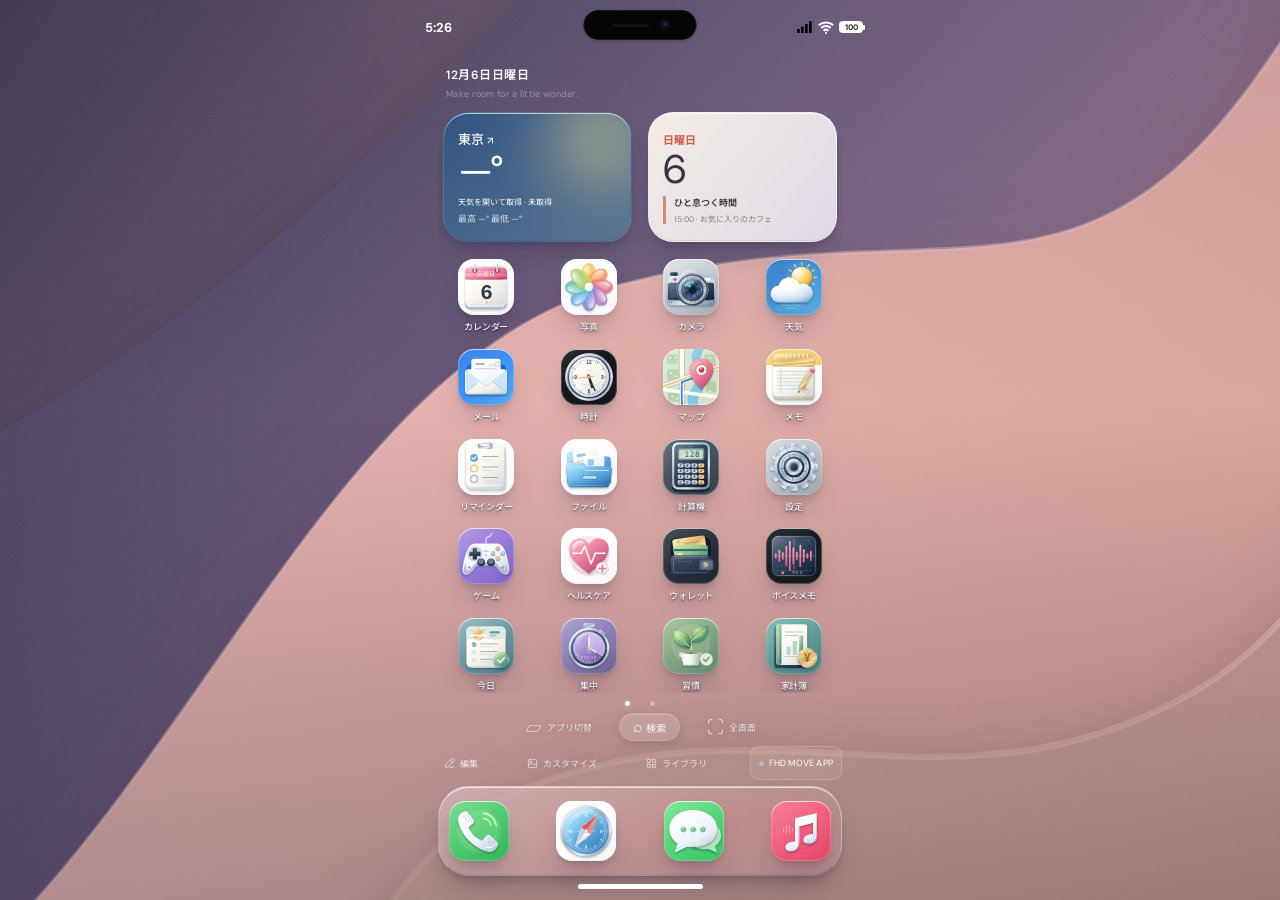
==== index.html @ f4e68985 "feat(settings): release auraOS 4.6 preferences and opt-in developer diagnostics (#12) Co-authored-by" ====
<!DOCTYPE html>
<html lang="ja" data-aura-version="4.6.0">
<head>
  <meta charset="UTF-8"><meta name="viewport" content="width=device-width, initial-scale=1, viewport-fit=cover, interactive-widget=resizes-content">
  <meta name="apple-mobile-web-app-capable" content="yes"><meta name="apple-mobile-web-app-title" content="aura"><meta name="apple-mobile-web-app-status-bar-style" content="black-translucent">
  <meta name="theme-color" content="#18191d"><meta name="description" content="手のひらに、もうひとつの世界。ブラウザで体験できる、精巧なスマートフォンシミュレーター。">
  <title>aura — 手のひらに、もうひとつの世界。</title>
  <link rel="preconnect" href="https://fonts.googleapis.com"><link rel="preconnect" href="https://fonts.gstatic.com" crossorigin>
  <link href="https://fonts.googleapis.com/css2?family=DM+Sans:wght@400;500;600;700&family=Noto+Sans+JP:wght@400;500;600;700;800&display=swap" rel="stylesheet">
  <link rel="stylesheet" href="css/style.css?v=4.6.0">
  <link rel="stylesheet" href="css/everyday.css?v=4.6.0">
  <link rel="stylesheet" href="css/arcade.css?v=4.6.0">
  <link rel="stylesheet" href="css/productivity.css?v=4.6.0">
  <link rel="stylesheet" href="css/icon-motion.css?v=4.6.0">
  <link rel="stylesheet" href="css/everyday-plus.css?v=4.6.0">
</head>
<body>
  <div class="ambient ambient-one"></div><div class="ambient ambient-two"></div>
  <header class="site-header"><a href="./" class="brand" aria-label="aura ホーム">aura<span class="brand-dot">.</span><span class="os-label">OS / 01</span></a><div class="edition"><span class="live-dot"></span> A LITTLE WORLD, ALL YOURS <span class="edition-number">2026 EDITION</span></div></header>
  <main class="experience-layout">
    <section class="intro-panel"><span class="eyebrow"><span class="tiny-line"></span> YOUR SECOND LITTLE WORLD</span><h1>手のひらに、<br>もうひとつの<br><span>世界。</span></h1><p>30アプリ。ひとつの場所に。</p><div class="intro-detail"><span class="detail-symbol">✳</span><div><strong>ブラウザで、すぐ。</strong><span>インストール不要</span></div></div><div class="desktop-actions"><button id="desktop-lock"><span>◉</span> ロック画面</button><button id="desktop-reset"><span>↺</span> ホーム</button></div></section>
    <section class="device-area" aria-label="スマートフォンシミュレーター">
      <div class="device" id="device"><div class="hardware-button mute"></div><div class="hardware-button volume-up"></div><div class="hardware-button volume-down"></div><button class="hardware-button power" id="power-button" aria-label="画面をロック"></button>
        <div class="phone-screen" id="phone-screen">
          <div class="wallpaper" id="wallpaper"></div>
          <header class="status-bar" id="status-bar"><button id="status-time" aria-label="通知センターを開く">9:41</button><button class="dynamic-island" id="dynamic-island" aria-label="再生中の音楽を開く"><span class="island-speaker"></span><span class="island-camera"></span><span class="island-playing"><i></i><i></i><i></i><i></i></span></button><button id="status-controls" class="status-controls" aria-label="コントロールセンターを開く"><svg width="16" height="12" viewBox="0 0 16 12"><rect x="0" y="8" width="2.7" height="4" rx=".6"/><rect x="4" y="5.5" width="2.7" height="6.5" rx=".6"/><rect x="8" y="3" width="2.7" height="9" rx=".6"/><rect x="12" width="2.7" height="12" rx=".6"/></svg><svg width="16" height="13" viewBox="0 0 20 16" fill="none"><path d="M1 5a14 14 0 0 1 18 0M4 8.5a9 9 0 0 1 12 0M7 12a4.5 4.5 0 0 1 6 0" stroke="currentColor" stroke-width="2.6"/><circle cx="10" cy="15" r="1.3" fill="currentColor"/></svg><span class="battery">100</span></button></header>
          <section class="home-screen" id="home-screen"><div class="home-main"><div class="home-greeting"><span id="home-date">9月6日 日曜日</span><span class="greeting-note"></span></div><div class="home-widgets"><button class="weather-widget" data-app="weather"><div class="widget-top"><span>東京 <span class="location-arrow">↗</span></span><span class="weather-sun">☀</span></div><strong>—°</strong><span>予報を見る</span><small>Open-Meteo</small></button><button class="calendar-widget" data-action="homeCalendar"><span class="calendar-day" id="widget-weekday">日曜日</span><strong id="widget-day">6</strong><div class="widget-event"><span>ひと息つく時間</span><small>15:00 – 16:00</small></div></button></div><div class="app-grid" id="app-grid"></div></div><nav class="home-tools" aria-label="ホーム操作"><button class="home-tool" data-action="recents" aria-label="最近使ったアプリ">▱<span>アプリ切替</span></button><button class="home-search" id="home-search"><span>⌕</span> 検索</button><button class="home-tool" data-action="fullscreen" aria-label="全画面表示">⛶<span>全画面</span></button></nav><div class="home-dock" id="home-dock"></div></section>
          <section class="app-screen" id="app-screen" aria-label="アプリ" hidden></section>
          <section class="lock-screen" id="lock-screen" hidden><div class="lock-top"><span class="lock-icon">▣</span><p id="lock-date"></p><h2 id="lock-time">9:41</h2><span class="lock-weather">予報を見る</span></div><div class="lock-notifications"><article><span class="notification-icon">✦</span><div><header>auraへようこそ <small>今</small></header><p>小さな世界を、あなたらしく。</p></div></article></div><button class="unlock-button" id="unlock-button"><span>⌃</span>スワイプで開く</button><div class="lock-shortcuts"><button id="lock-flashlight" aria-label="ライト">ϟ</button><button data-app="camera" aria-label="カメラ">▣</button></div></section>
          <section class="overlay" id="overlay" hidden></section>
          <div class="toast" id="toast" role="status"></div>
          <button class="home-indicator" id="home-indicator" aria-label="タップでホーム、上スワイプまたは長押しでアプリ切替"><span></span></button>
        </div>
      </div><div class="device-caption"><span class="live-dot"></span> LIVE IN YOUR BROWSER <span class="caption-divider">/</span> DESIGNED TO BE EXPLORED</div>
    </section>
    <aside class="side-panel"><span class="side-index">01 — THE EXPERIENCE</span><h2>ただ眺める、<br>だけじゃない。</h2><p>記録する。遊ぶ。つながる。</p><div class="feature-list"><div><span class="feature-icon">▦</span><p><strong>30のアプリ。</strong><small>毎日の道具</small></p></div><div><span class="feature-icon">◈</span><p><strong>8つのゲーム。</strong><small>パズルからアーケードまで</small></p></div><div><span class="feature-icon">↗</span><p><strong>端末内に保存。</strong><small>メモ・写真・設定</small></p></div></div><div class="quick-tip"><span>EXPLORER'S TIP</span><p>左上：通知<br>右上：コントロール</p><span class="tip-arrow">↖</span></div></aside>
  </main><footer class="site-footer"><span>A CONCEPT BY AURA STUDIO</span><span>Built for curiosity. Made to feel familiar.</span><button id="about-button">auraについて <span>↗</span></button></footer>
  <script src="js/core.js?v=4.6.0"></script><script src="js/apps.js?v=4.6.0"></script><script src="js/media.js?v=4.6.0"></script><script src="js/utilities.js?v=4.6.0"></script><script src="js/connected.js?v=4.6.0"></script><script src="js/handoffs.js?v=4.6.0"></script><script src="js/everyday.js?v=4.6.0"></script><script src="js/productivity.js?v=4.6.0"></script><script src="js/everyday-plus.js?v=4.6.0"></script><script src="js/reflections.js?v=4.6.0"></script><script src="js/games.js?v=4.6.0"></script><script src="js/arcade.js?v=4.6.0"></script>
  <script src="js/icon-motion.js?v=4.6.0"></script>
</body>
</html>
---- css/style.css ----
/* aura — an intimate, tactile little world */
:root{--ink:#202126;--muted:#96979d;--blue:#2879f4;--paper:#f5f5f8;--accent:#d8c3aa;--phone-height:790px;--phone-width:380px;--app-bg:#f4f4f8;font-family:'DM Sans','Noto Sans JP',sans-serif;font-synthesis:none;color-scheme:light}*{box-sizing:border-box}body{margin:0;background:#18191d;color:#eeedea;min-height:100svh;overflow-x:hidden}button,input,textarea,select{font:inherit}button{cursor:pointer;-webkit-tap-highlight-color:transparent}button,a,input,textarea{touch-action:manipulation}button{color:inherit;border:0;background:none}button:focus-visible,a:focus-visible{outline:3px solid #86b5ff;outline-offset:3px}button:active{filter:brightness(.91)}a{color:inherit;text-decoration:none}[hidden]{display:none!important}svg{display:block}button svg{pointer-events:none}.ambient{position:fixed;z-index:-1;pointer-events:none;border-radius:50%;filter:blur(100px);opacity:.13}.ambient-one{width:650px;height:650px;left:32%;top:15%;background:#bc7968}.ambient-two{width:420px;height:450px;left:-200px;bottom:-200px;background:#637c85}.site-header{height:110px;margin:0 5.3%;display:flex;align-items:center;justify-content:space-between;border-bottom:1px solid #ffffff0c}.brand{font-size:42px;letter-spacing:-3px;font-weight:600;display:flex;align-items:baseline}.brand-dot{color:#d0b7a0}.os-label{font-size:9px;color:#8e8e92;letter-spacing:2px;margin-left:21px;font-weight:400}.edition{font-size:9px;letter-spacing:2px;color:#b4b3b5;display:flex;align-items:center;gap:10px}.live-dot{width:5px;height:5px;background:#bed6bb;display:inline-block;border-radius:50%;box-shadow:0 0 9px #bad5b540}.edition-number{color:#6e6e75;border-left:1px solid #3c3b41;padding-left:18px;margin-left:14px}.experience-layout{display:grid;grid-template-columns:minmax(220px,1fr) 430px minmax(180px,.85fr);gap:4%;max-width:1440px;margin:auto;padding:48px 5.3% 22px;align-items:center}.intro-panel{padding-bottom:40px}.eyebrow{font-size:8px;letter-spacing:2.1px;color:#baa18d;display:flex;align-items:center;gap:10px;white-space:nowrap}.tiny-line{width:18px;height:1px;background:#baa18d}h1{font-size:clamp(34px,3.55vw,57px);line-height:1.62;font-weight:500;letter-spacing:.035em;margin:28px 0 20px}h1>span{color:#c8b39e}.intro-panel>p{font-size:11px;line-height:2.4;color:#99979a;letter-spacing:.035em}.intro-detail{display:flex;align-items:center;gap:12px;margin:44px 0 30px}.detail-symbol{font-size:31px;color:#c6b19f}.intro-detail strong{font-size:11px;font-weight:500;display:block;margin-bottom:9px}.intro-detail div>span{font-size:8px;color:#85838a}.desktop-actions{display:flex;gap:8px}.desktop-actions button{font-size:9px;border:1px solid #ffffff18;padding:11px 12px;border-radius:6px;color:#c2bfc2;transition:.2s}.desktop-actions button:hover{background:#ffffff09;border-color:#ffffff40}.desktop-actions button>span{margin-right:6px}.device-area{position:relative;display:flex;align-items:center;flex-direction:column}.device{width:var(--phone-width);height:var(--phone-height);position:relative;padding:9px;background:linear-gradient(115deg,#96938e,#343537 12%,#757673 30%,#262729 67%,#686867);border-radius:56px;box-shadow:0 0 0 1px #111,0 0 0 3px #5c5a57,0 0 0 4px #121315,0 32px 70px #0009,inset 0 0 0 2px #bcb7b144}.device:before{content:'';position:absolute;inset:4px;border:2px solid #07080a;border-radius:52px;pointer-events:none}.phone-screen{position:relative;background:#08090d;isolation:isolate;width:100%;height:100%;border-radius:47px;overflow:hidden;color:white;--brightness:1;filter:brightness(var(--brightness));transform:translateZ(0)}.hardware-button{position:absolute;width:3px;background:linear-gradient(90deg,#353638,#93928e);border-radius:2px;left:-5px}.mute{top:103px;height:25px}.volume-up{top:155px;height:47px}.volume-down{top:216px;height:47px}.power{top:183px;left:auto;right:-5px;height:77px;padding:0}.wallpaper{position:absolute;inset:0;background:#3d325e url('../images/wallpaper.svg') center/cover;transition:filter .5s,background .5s;z-index:-2}.wallpaper.ocean{filter:hue-rotate(100deg) saturate(.8)}.wallpaper.forest{filter:hue-rotate(225deg) saturate(.7)}.wallpaper.mono{filter:saturate(0)}.status-bar{height:54px;position:absolute;top:0;left:0;right:0;display:flex;align-items:center;justify-content:space-between;padding:6px 23px 0;z-index:50;color:white;transition:color .2s}.status-bar.dark{color:#16171b}.status-bar>button:first-child{font-size:13px;font-weight:700;padding:8px 0;min-width:43px}.dynamic-island{position:absolute!important;left:50%;transform:translateX(-50%);top:12px;width:105px;height:29px;border-radius:30px;background:#050506;display:flex;justify-content:center;align-items:center;gap:12px;box-shadow:inset 0 0 1px #ffffff20;transition:width .3s}.island-speaker{width:36px;height:3px;background:#121216;border-radius:3px}.island-camera{width:8px;height:8px;background:radial-gradient(circle at 60% 40%,#133462 0,#0b1325 38%,#06070b 70%);border-radius:50%;box-shadow:0 0 0 2px #0b0c0e}.status-controls{display:flex;gap:5px;align-items:center;padding:8px 0}.status-controls>svg:first-child{fill:currentColor;width:14px}.status-controls>svg:nth-child(2){width:13px}.battery{position:relative;background:currentColor;width:24px;height:12px;border:1px solid #ffffff55;border-radius:4px;color:white;font-size:0}.battery:before{content:'100';display:block;color:#303139;font-size:8px;line-height:10px;font-weight:800}.battery:after{content:'';position:absolute;right:-3px;top:3px;width:2px;height:5px;background:currentColor;border-radius:0 1px 1px 0}.dark .battery{background:#17181d;border-color:#777;color:#17181d}.dark .battery:before{color:white}.island-playing{display:none;gap:2px;align-items:center}.island-playing i{display:block;width:2px;height:11px;background:#bce7a0;border-radius:1px;animation:equalize .8s infinite alternate}.island-playing i:nth-child(2){animation-delay:-.2s;height:6px}.island-playing i:nth-child(3){animation-delay:-.5s;height:15px}.island-playing i:nth-child(4){animation-delay:-.7s;height:8px}.playing .dynamic-island{width:121px}.playing .island-playing{display:flex}.playing .island-speaker{width:20px}@keyframes equalize{to{height:3px}}.home-screen{position:absolute;inset:54px 0 23px;padding:13px 22px 0;display:flex;flex-direction:column;align-items:stretch;animation:homeIn .35s ease}.home-greeting{display:flex;flex-direction:column;gap:5px;margin:0 0 18px;padding-left:3px}.home-greeting>span:first-child{font-size:12px;font-weight:500;letter-spacing:.04em}.greeting-note{font-family:'DM Sans',sans-serif;font-size:9px;letter-spacing:.2px;color:#ffffff8c}.home-widgets{display:grid;grid-template-columns:1fr 1fr;gap:13px;height:145px;flex-shrink:0;margin-bottom:24px}.home-widgets>button{text-align:left;border-radius:23px;overflow:hidden;box-shadow:0 6px 14px #15122c16;padding:15px 15px 12px}.weather-widget{background:linear-gradient(145deg,#182f65e8,#487baaeb);color:#fff;backdrop-filter:blur(16px);border:1px solid #ffffff10!important}.widget-top{display:flex;align-items:center;justify-content:space-between;font-size:12px;font-weight:500}.location-arrow{font-size:10px}.weather-sun{font-size:24px;color:#ffd179;line-height:20px;text-shadow:0 0 12px #ffcb7940}.weather-widget>strong{display:block;font-size:43px;font-weight:400;letter-spacing:-3px;line-height:1.25}.weather-widget>span{display:block;font-size:7px;white-space:nowrap;margin-top:4px}.weather-widget>small{display:block;font-size:9px;margin-top:5px;opacity:.75}.calendar-widget{color:#1e2130;background:linear-gradient(130deg,#fff8f0f7,#ece3e3ed);border:1px solid #fff5!important}.calendar-day{display:block;color:#d05c51;font-size:10px;font-weight:700}.calendar-widget>strong{display:block;font-size:43px;font-weight:400;line-height:1.25;letter-spacing:-2px}.widget-event{border-left:2px solid #dc826c;margin-top:5px;padding-left:6px;display:flex;flex-direction:column;gap:4px}.widget-event>span{font-size:8px;font-weight:600}.widget-event>small{font-size:8px;color:#8e807d}.app-grid{display:grid;grid-template-columns:repeat(4,1fr);row-gap:18px;column-gap:13px}.app-launcher{display:flex;flex-direction:column;align-items:center;padding:0;gap:6px;position:relative;min-width:0;transition:transform .16s}.app-launcher:active{transform:scale(.88)}.app-icon{width:57px;height:57px;border-radius:14px;position:relative;display:flex;align-items:center;justify-content:center;box-shadow:0 3px 7px #0002,inset 0 0 0 .5px #ffffff35;overflow:hidden;flex-shrink:0}.app-icon>svg{width:34px;height:34px;filter:drop-shadow(0 1px 1px #0001)}.app-launcher>.app-name{font-size:9px;color:#fff;text-shadow:0 1px 5px #0005;white-space:nowrap;letter-spacing:.02em}.app-badge{position:absolute;right:0;top:-6px;min-width:19px;height:19px;border-radius:20px;background:#ff4545;color:#fff;display:grid;place-items:center;font-size:10px;border:1px solid #d3423c}.calendar-icon{background:#fff!important;color:#272b31;flex-direction:column}.calendar-icon small{color:#ef5557;font-size:10px;font-weight:700;margin-top:1px}.calendar-icon b{font-size:31px;font-weight:400;line-height:1.1}.clock-icon svg{width:49px;height:49px}.photos-icon svg{width:46px;height:46px}.camera-icon svg{color:#22272e;width:39px;height:39px}.settings-icon svg{width:43px;height:43px}.home-search{align-self:center;display:flex;align-items:center;gap:3px;background:#ffffff19;backdrop-filter:blur(12px);border:1px solid #ffffff09;border-radius:20px;padding:4px 11px;font-size:9px;margin:auto 0 13px;color:#fffd;min-height:23px}.home-search>span{font-size:16px;line-height:12px}.home-dock{display:flex;justify-content:space-between;background:linear-gradient(120deg,#ffe8e336,#fff2f126);border:1px solid #ffffff26;backdrop-filter:blur(25px);border-radius:28px;padding:13px 12px;margin:0 -8px;box-shadow:inset 0 1px 0 #ffffff1a,0 6px 18px #0001}.home-dock .app-icon{width:58px;height:58px}.home-dock .app-name{display:none}.home-dock .app-badge{right:-4px}.home-indicator{position:absolute;bottom:0;left:50%;transform:translateX(-50%);width:160px;height:23px;display:grid;place-items:center;z-index:100;padding:8px}.home-indicator>span{display:block;width:113px;height:4px;border-radius:10px;background:#fff;box-shadow:0 0 2px #0001}.in-app .home-indicator>span{background:#17181d}.in-app.app-dark .home-indicator>span,.locked .home-indicator>span,.overlay-open .home-indicator>span{background:#fff}.device-caption{margin-top:28px;display:flex;align-items:center;gap:8px;color:#969095;font-size:7px;letter-spacing:1.5px;white-space:nowrap}.device-caption .live-dot{width:4px;height:4px}.caption-divider{color:#504e54;margin:0 3px}.side-panel{padding-left:6px;padding-bottom:30px}.side-index{font-size:8px;letter-spacing:1.7px;color:#79777c}.side-panel h2{font-size:25px;font-weight:500;line-height:1.7;letter-spacing:.06em;margin-top:26px;margin-bottom:15px}.side-panel>p{font-size:10px;line-height:2.4;color:#929096}.feature-list{margin:33px 0}.feature-list>div{display:flex;align-items:center;gap:13px;margin:23px 0}.feature-icon{width:33px;height:33px;border:1px solid #ffffff16;border-radius:9px;color:#b7a592;display:grid;place-items:center;font-size:19px}.feature-list p{margin:0}.feature-list strong{font-size:10px;font-weight:500;display:block;line-height:1.6}.feature-list small{font-size:8px;color:#817e85;display:block;margin-top:6px}.quick-tip{border-top:1px solid #ffffff13;padding-top:24px;position:relative;max-width:245px}.quick-tip>span:first-child{font-size:8px;letter-spacing:1.6px;color:#b7a592}.quick-tip p{font-size:9px;line-height:2;color:#939096}.tip-arrow{position:absolute;right:8px;top:48px;font-size:24px;color:#a18b75}.site-footer{display:flex;align-items:center;justify-content:space-between;margin:0 5.3%;height:75px;border-top:1px solid #ffffff0c;color:#767279;font-size:8px;letter-spacing:1.3px}.site-footer>span:nth-child(2){letter-spacing:.4px}.site-footer button{font-size:9px;color:#a4a0a6;letter-spacing:.02em}.site-footer button span{margin-left:14px}.lock-screen{position:absolute;inset:54px 0 0;z-index:40;backdrop-filter:blur(1px);display:flex;flex-direction:column;align-items:center;animation:fadeIn .4s}.lock-top{text-align:center;margin-top:35px}.lock-icon{font-size:21px;opacity:.8}.lock-top p{font-size:16px;font-weight:500;margin:21px 0 0}.lock-top h2{font-family:'DM Sans',sans-serif;font-size:87px;font-weight:600;letter-spacing:-6px;line-height:1.2;margin:0 0 10px;color:#fff0e8}.lock-weather{font-size:12px;color:#fffd}.lock-notifications{margin:auto 18px 35px;width:calc(100% - 36px)}.lock-notifications article{border:1px solid #fff2;border-radius:22px;padding:17px;background:#e9dfe033;backdrop-filter:blur(25px);display:flex;gap:12px}.notification-icon{width:32px;height:32px;background:#efdbbd;color:#705e4f;border-radius:9px;display:grid;place-items:center}.lock-notifications article>div{flex:1}.lock-notifications header{font-size:11px;font-weight:600}.lock-notifications small{float:right;color:#ffffff80;font-size:9px}.lock-notifications p{font-size:11px;margin:7px 0 0}.unlock-button{font-size:11px;display:flex;flex-direction:column;gap:8px;align-items:center;margin-bottom:15px}.unlock-button>span{font-size:24px;animation:upPulse 2s infinite}.lock-shortcuts{display:flex;width:100%;justify-content:space-between;padding:0 36px 35px}.lock-shortcuts button{border-radius:50%;width:46px;height:46px;background:#0003;backdrop-filter:blur(10px);font-size:24px}.toast{position:absolute;bottom:39px;left:50%;transform:translate(-50%,15px);background:#24252deb;color:white;backdrop-filter:blur(20px);border:1px solid #fff2;box-shadow:0 8px 30px #0003;border-radius:15px;padding:11px 18px;max-width:90%;width:max-content;font-size:11px;line-height:1.6;opacity:0;transition:.25s;z-index:150;pointer-events:none;text-align:center}.toast.visible{opacity:1;transform:translate(-50%,0)}
/* App framework */
.app-screen{position:absolute;inset:0;background:var(--app-bg);color:var(--ink);z-index:20;padding-top:54px;display:flex;flex-direction:column;animation:appOpen .32s cubic-bezier(.2,.7,.2,1);transform-origin:50% 70%;overflow:hidden}.app-nav{height:47px;min-height:47px;display:flex;align-items:center;justify-content:space-between;padding:0 18px;gap:8px;position:relative}.app-nav h2{font-size:16px;margin:0;font-weight:600;flex:1;text-align:center;overflow:hidden;text-overflow:ellipsis;white-space:nowrap}.nav-action{color:var(--blue);font-size:13px;display:flex;align-items:center;gap:2px;min-width:36px;min-height:36px;padding:0}.nav-action:last-child{justify-content:flex-end}.nav-action svg{width:21px;height:21px}.nav-action .back-chevron{font-size:28px;font-weight:400;line-height:20px}.app-content{flex:1;min-height:0;overflow-y:auto;overscroll-behavior:contain;scrollbar-width:none;padding:0 19px 30px}.app-content::-webkit-scrollbar{display:none}.app-title{font-size:29px;letter-spacing:-1px;font-weight:800;margin:12px 0 16px}.app-subtitle{font-size:11px;color:#8e8e97;margin:-7px 0 20px;line-height:1.7}.section-label{font-size:10px;letter-spacing:.5px;font-weight:500;color:#898a93;margin:23px 5px 8px;text-transform:uppercase}.group-card{background:#fff;border-radius:13px;overflow:hidden;margin-bottom:16px}.list-row{display:flex;align-items:center;gap:12px;padding:13px 14px;min-height:49px;text-align:left;width:100%;position:relative;color:var(--ink)}.list-row+.list-row:before{content:'';height:.5px;background:#e8e8ed;position:absolute;top:0;left:15px;right:0}.row-main{flex:1;min-width:0}.row-main strong{font-size:13px;font-weight:500;display:block}.row-main small{display:block;font-size:10px;color:#94959d;margin-top:4px;line-height:1.5}.row-value{font-size:11px;color:#94959d}.chevron{color:#c4c4ca;font-size:20px}.row-icon{width:28px;height:28px;border-radius:7px;background:#e8efff;color:var(--blue);display:grid;place-items:center;font-size:17px;flex-shrink:0}.row-icon svg{width:18px;height:18px}.toggle{width:42px;height:25px;border-radius:30px;background:#dedee5;padding:2px;transition:.2s;flex-shrink:0}.toggle:after{content:'';display:block;width:21px;height:21px;background:white;box-shadow:0 1px 3px #0002;border-radius:50%;transition:.2s}.toggle.on{background:#35c969}.toggle.on:after{transform:translateX(17px)}.search-field{display:flex;align-items:center;background:#e7e7ed;border-radius:11px;padding:0 11px;gap:7px;margin-bottom:17px;min-height:37px;color:#919198}.search-field svg{width:16px;height:16px;flex-shrink:0}.search-field input{background:none;border:0;outline:none;width:100%;height:37px;font-size:13px;color:var(--ink);min-width:0}.search-field input::placeholder{color:#96969e}.app-tabs{display:flex;background:#fafafdE8;border-top:.5px solid #dddde4;min-height:67px;padding:8px 5px 23px;backdrop-filter:blur(20px);flex-shrink:0}.tab-button{flex:1;display:flex;align-items:center;flex-direction:column;gap:4px;padding:0;color:#92939c;font-size:8px}.tab-button svg{width:21px;height:21px}.tab-button.active{color:var(--blue)}.primary-button{background:var(--blue);color:#fff;border-radius:12px;min-height:43px;padding:11px 18px;font-size:13px;font-weight:500;display:flex;align-items:center;justify-content:center;gap:8px;width:100%}.primary-button svg{width:18px;height:18px}.secondary-button{color:var(--blue);background:#e7efff;border-radius:11px;padding:11px 16px;font-size:12px}.empty-state{text-align:center;padding:35px 16px;color:#92949d;font-size:12px;line-height:1.9}.empty-state svg{width:42px;height:42px;margin:0 auto 18px;color:#b8becb}.text-input{width:100%;padding:12px;border:1px solid #dedfe6;border-radius:10px;background:#fff;outline:none;font-size:13px;color:var(--ink)}.text-input:focus{border-color:var(--blue)}textarea.text-input{resize:vertical;min-height:120px}.form-label{display:block;font-size:11px;color:#8f919a;margin:16px 0 7px}.avatar{border-radius:50%;width:43px;height:43px;display:grid;place-items:center;color:white;font-weight:600;font-size:15px;flex-shrink:0;background:linear-gradient(135deg,#a6b7c9,#687d94)}.avatar.image-avatar{object-fit:cover}.demo-label{display:inline-block;font-size:8px;letter-spacing:.08em;background:#eceef2;color:#878b98;border-radius:5px;padding:3px 6px;font-weight:400;vertical-align:middle}.app-dark{--app-bg:#101115}.app-dark .app-screen{color:#fff}.app-dark .app-title{color:#fff}.app-dark .app-nav{color:#fff}.app-dark .app-tabs{background:#15151aeF;border-color:#ffffff10}.app-dark .app-subtitle{color:#a5a5b0}.app-dark .group-card{background:#24252c}.app-dark .list-row{color:white}.app-dark .list-row+.list-row:before{background:#ffffff12}.app-dark .row-main small{color:#a0a0ab}.app-dark .search-field{background:#282930}.app-dark .search-field input{color:#fff}
/* Overlay and control center */
.overlay{position:absolute;inset:0;z-index:70;background:#1d213ba8;backdrop-filter:blur(34px) saturate(1.5);padding:65px 22px 32px;color:white;overflow-y:auto;scrollbar-width:none;animation:overlayIn .25s ease}.overlay-heading{display:flex;align-items:center;justify-content:space-between;margin-bottom:22px}.overlay-heading h2{font-size:22px;font-weight:600;margin:0}.close-button{width:29px;height:29px;background:#ffffff1c;border-radius:50%;font-size:19px;display:grid;place-items:center;padding:0}.control-grid{display:grid;grid-template-columns:repeat(4,1fr);gap:12px}.control-connectivity{grid-column:span 2;background:#ffffff19;border-radius:24px;padding:13px;display:grid;grid-template-columns:1fr 1fr;gap:12px}.control-round{border-radius:50%;aspect-ratio:1;display:grid;place-items:center;background:#ffffff20}.control-round svg{width:23px;height:23px}.control-round.on{background:#287bf3}.control-round.orange.on{background:#ffa32a}.control-round.green.on{background:#38c875}.control-music{grid-column:span 2;background:#ffffff19;border-radius:24px;padding:17px 13px;text-align:center;display:flex;flex-direction:column;justify-content:space-between}.control-music strong{font-size:12px}.control-music small{font-size:9px;color:#ccc;margin:5px 0 10px}.control-music>div{display:flex;align-items:center;justify-content:space-around}.control-music button svg{width:21px;height:21px}.control-tile{grid-column:span 2;border-radius:18px;min-height:62px;background:#ffffff19;display:flex;align-items:center;justify-content:center;gap:10px;font-size:11px}.control-tile.on{background:#eee;color:#34303f}.control-tile svg{width:22px;height:22px}.control-slider{grid-column:span 2;background:#ffffff19;border-radius:22px;padding:20px 16px;display:flex;align-items:center;gap:10px}.control-slider svg{width:22px;height:22px;flex-shrink:0}.control-slider input{width:100%;accent-color:#fff;min-width:0}.control-single{background:#ffffff19;border-radius:18px;height:64px;display:grid;place-items:center}.control-single svg{width:25px;height:25px}.control-footer{font-size:9px;line-height:1.8;color:#fff8;text-align:center;margin-top:25px}.spotlight-input{display:flex;align-items:center;background:#ffffff20;border:1px solid #fff2;border-radius:14px;padding:0 13px;margin-bottom:23px;gap:9px}.spotlight-input svg{width:20px;height:20px}.spotlight-input input{border:0;background:none;outline:none;font-size:16px;color:white;min-width:0;width:100%;height:46px}.spotlight-input input::placeholder{color:#ffffff80}.spotlight-results{display:grid;grid-template-columns:repeat(4,1fr);gap:20px 12px}.spotlight-label{font-size:11px;opacity:.65;margin-bottom:18px}.modal-sheet{background:#fff;color:var(--ink);border-radius:24px;padding:22px;margin-top:70px;box-shadow:0 20px 70px #0004}.modal-sheet h3{font-size:19px;margin:0 0 10px}.modal-sheet p{font-size:12px;color:#83848b;line-height:1.9}.modal-actions{display:flex;gap:10px;margin-top:20px}.modal-actions>*{flex:1}.overlay.sheet-overlay{padding:40px 18px;background:#10111e80;backdrop-filter:blur(9px)}
/* Individual applications */
.calendar-month-head{display:flex;justify-content:space-between;align-items:center;margin:8px 0 20px}.calendar-month-head h3{font-size:23px;margin:0}.calendar-month-head button{font-size:23px;color:#ef605e;padding:4px 12px}.month-grid{display:grid;grid-template-columns:repeat(7,1fr);row-gap:8px;text-align:center}.weekday{font-size:10px;color:#95959d;margin-bottom:6px}.month-day{font-size:14px;width:34px;height:34px;border-radius:50%;justify-self:center;position:relative;display:grid;place-items:center;padding:0}.month-day.muted{color:#cdced4}.month-day.today{color:#ee5659}.month-day.selected{background:#ee5659;color:white}.month-day.has-event:after{content:'';width:4px;height:4px;border-radius:50%;background:#ef6565;position:absolute;bottom:0;left:15px}.calendar-agenda{margin-top:25px;padding-top:18px;border-top:1px solid #e2e2e9}.calendar-agenda h3{font-size:13px;margin:0 0 15px}.event-card{display:flex;gap:12px;padding:15px;background:#fff;border-radius:13px;margin:10px 0}.event-card .event-time{font-size:10px;line-height:1.8;color:#999;min-width:37px}.event-card .event-info{border-left:3px solid #d9987d;padding-left:10px;flex:1}.event-info strong{font-size:12px;font-weight:500}.event-info small{font-size:10px;display:block;color:#9c9698;margin-top:6px}.event-card button{color:#c9c5c5;font-size:17px}.photo-grid{display:grid;grid-template-columns:repeat(3,1fr);gap:3px;margin:0 -19px}.photo-tile{aspect-ratio:1;overflow:hidden;padding:0;background:#e5e5e8}.photo-tile img{width:100%;height:100%;object-fit:cover;transition:transform .3s}.photo-tile:hover img{transform:scale(1.08)}.photo-featured{height:175px;border-radius:17px;overflow:hidden;position:relative;margin-bottom:22px;padding:0;width:100%;text-align:left}.photo-featured img{width:100%;height:100%;object-fit:cover}.photo-featured:after{content:'';position:absolute;inset:0;background:linear-gradient(transparent,#0008)}.photo-featured>span{position:absolute;bottom:18px;left:18px;z-index:1;color:#fff;font-size:22px;font-weight:600;letter-spacing:.05em}.photo-featured small{display:block;font-size:9px;letter-spacing:2px;margin-bottom:6px}.photo-viewer{display:flex;align-items:center;justify-content:center;flex:1;overflow:hidden;background:#08090b}.photo-viewer img{width:100%;max-height:100%;object-fit:contain}.photo-toolbar{display:flex;justify-content:space-around;padding:17px 20px 35px;background:#08090b;color:#fff}.photo-toolbar button svg{width:22px;height:22px}.photo-toolbar button.liked{color:#ff6274}.camera-preview{flex:1;position:relative;background:#17191e;overflow:hidden;min-height:0;display:grid;place-items:center}.camera-preview video{position:absolute;inset:0;width:100%;height:100%;object-fit:cover}.camera-placeholder{text-align:center;padding:30px;z-index:2}.camera-placeholder svg{width:55px;height:55px;color:#7e8794;margin:0 auto 20px}.camera-placeholder h3{font-size:18px}.camera-placeholder p{font-size:11px;color:#89919d;line-height:1.9}.camera-placeholder .primary-button{font-size:11px;max-width:220px;margin:20px auto}.camera-grid{position:absolute;inset:0;pointer-events:none;background:linear-gradient(90deg,transparent 33%,#ffffff21 33%,#ffffff21 33.2%,transparent 33.2%,transparent 66.6%,#ffffff21 66.6%,#ffffff21 66.8%,transparent 66.8%),linear-gradient(transparent 33%,#ffffff21 33%,#ffffff21 33.2%,transparent 33.2%,transparent 66.6%,#ffffff21 66.6%,#ffffff21 66.8%,transparent 66.8%);z-index:1}.camera-bottom{background:#0b0c10;padding:19px 27px 35px}.camera-modes{display:flex;justify-content:center;gap:24px;margin-bottom:20px;font-size:11px;color:#898b92}.camera-modes .active{color:#ffd16c}.camera-actions{display:flex;align-items:center;justify-content:space-between}.shutter{width:68px;height:68px;border:3px solid white;border-radius:50%;position:relative}.shutter:after{content:'';position:absolute;inset:4px;background:#fff;border-radius:50%}.camera-small{width:40px;height:40px;display:grid;place-items:center;background:#ffffff15;border-radius:50%}.camera-small svg{width:23px;height:23px}.weather-app{background:linear-gradient(#437fa6,#6ba2c7 55%,#92b5cb)}.weather-app .app-nav{color:#fff}.weather-summary{text-align:center;padding:8px 0 22px;color:white}.weather-summary h2{font-size:27px;font-weight:400;margin:0}.weather-summary .big-temperature{font-size:85px;font-weight:400;letter-spacing:-5px;line-height:1.15}.weather-summary p{font-size:16px;margin:0 0 6px;color:#e0edf8}.weather-summary small{font-size:13px}.weather-card{background:#214c7038;backdrop-filter:blur(10px);border:1px solid #ffffff15;border-radius:16px;padding:13px;margin-bottom:14px;color:white}.weather-card h3{font-size:9px;font-weight:500;color:#d8e6f4b0;letter-spacing:.06em;margin:0 0 12px}.hourly-forecast{display:flex;justify-content:space-between}.hourly-forecast>div{text-align:center;display:flex;flex-direction:column;gap:10px;font-size:11px}.hourly-forecast .condition{font-size:22px;color:#ffdf92}.forecast-row{display:flex;gap:12px;align-items:center;font-size:12px;padding:11px 0;border-top:1px solid #fff2}.forecast-row>span:first-child{width:31px}.forecast-row .condition{font-size:19px;color:#ffe096;width:22px}.temp-range{flex:1;height:4px;border-radius:9px;background:linear-gradient(90deg,#9bcba7,#ffe06d,#ffa15f);margin:0 5px}.weather-stats{display:grid;grid-template-columns:1fr 1fr;gap:13px}.weather-stat strong{display:block;font-size:25px;font-weight:400;margin:12px 0}.weather-stat p{font-size:10px;margin-bottom:0}.inbox-row{display:flex;gap:10px;padding:17px 0;border-bottom:1px solid #e4e4ea;text-align:left;width:100%}.inbox-unread{width:7px;height:7px;background:#3387f8;border-radius:50%;margin-top:6px;flex-shrink:0}.inbox-unread.read{background:none}.inbox-body{flex:1;min-width:0}.inbox-body header{display:flex;align-items:center;justify-content:space-between}.inbox-body strong{font-size:13px}.inbox-body time{font-size:10px;color:#9899a2}.inbox-body h3{font-size:12px;font-weight:500;margin:5px 0}.inbox-body p{font-size:11px;color:#9899a2;line-height:1.6;margin:0;display:-webkit-box;-webkit-line-clamp:2;-webkit-box-orient:vertical;overflow:hidden}.mail-body{font-size:13px;line-height:2;color:#555a65;white-space:pre-wrap}.mail-detail-title{font-size:23px;line-height:1.5}.mail-sender{display:flex;align-items:center;gap:10px;border-bottom:1px solid #e1e2e7;padding:15px 0 22px;margin-bottom:25px}.mail-sender .row-main strong{font-size:12px}.notes-grid{display:grid;grid-template-columns:1fr 1fr;gap:12px}.note-card{padding:17px 14px;background:#fff;border-radius:14px;min-height:150px;text-align:left;display:flex;flex-direction:column;box-shadow:0 2px 5px #00002;border-top:3px solid #e8cf8f}.note-card h3{font-size:13px;line-height:1.5;margin:0 0 8px}.note-card p{font-size:10px;line-height:1.8;color:#8e8e96;margin:0;white-space:pre-line;display:-webkit-box;-webkit-line-clamp:4;-webkit-box-orient:vertical;overflow:hidden;word-break:break-word}.note-card small{font-size:9px;color:#b2ac9d;margin-top:auto;padding-top:13px}.note-title-input{font-size:24px;border:0;background:none;outline:none;width:100%;font-weight:600;margin:12px 0 18px;color:var(--ink)}.note-body-input{width:100%;height:calc(100% - 90px);min-height:300px;border:0;background:none;outline:none;resize:none;font-size:14px;line-height:2;color:#565966}.notes-footer{font-size:9px;text-align:center;color:#b2a67d;margin-top:20px}.reminder-progress{background:linear-gradient(130deg,#487ced,#728edc);border-radius:17px;padding:22px;color:#fff;margin-bottom:22px}.reminder-progress small{font-size:10px;opacity:.7}.reminder-progress strong{display:block;font-size:32px;font-weight:500;margin:5px 0}.progress-track{height:4px;background:#ffffff30;border-radius:4px;overflow:hidden;margin-top:12px}.progress-track>span{height:100%;background:#fff;display:block;transition:.3s}.reminder-row{display:flex;align-items:center;gap:12px;padding:15px 6px;border-bottom:1px solid #e2e2e8}.check-circle{width:23px;height:23px;flex-shrink:0;border:1.5px solid #c9cad2;border-radius:50%;padding:0;display:grid;place-items:center;color:#fff;font-size:13px}.check-circle.checked{background:#5283ea;border-color:#5283ea}.reminder-row>span{font-size:13px;flex:1}.reminder-row.done>span{text-decoration:line-through;color:#b2b4bd}.delete-small{color:#b5b5bf;font-size:17px;padding:3px}.add-inline{display:flex;gap:9px;margin-top:18px}.add-inline input{min-width:0;flex:1}.add-inline button{background:var(--blue);color:white;border-radius:10px;width:42px;font-size:23px}.calc-app{background:#090a0d;color:white}.calc-display{padding:25px 25px 16px;margin-top:auto;text-align:right}.calc-expression{font-size:17px;color:#767982;height:25px;white-space:nowrap;overflow:hidden;text-overflow:ellipsis}.calc-result{font-size:65px;font-weight:400;line-height:1.5;letter-spacing:-2px;overflow:hidden;text-overflow:ellipsis;white-space:nowrap}.calc-keypad{display:grid;grid-template-columns:repeat(4,1fr);gap:12px;padding:5px 20px 37px}.calc-key{height:66px;border-radius:50%;background:#2c2d32;font-size:27px;font-weight:400;display:grid;place-items:center;padding:0}.calc-key.operator{background:#efaa59;color:white;font-size:32px}.calc-key.utility{background:#a0a1a7;color:#121319;font-size:23px}.calc-key.zero{grid-column:span 2;border-radius:40px;justify-items:start;padding-left:27px}.calc-history{text-align:center;font-size:10px;color:#777b84;margin-top:15px}.profile-card{display:flex;align-items:center;gap:13px;padding:18px;background:#fff;border-radius:14px;margin-bottom:23px}.profile-card .avatar{width:54px;height:54px;background:linear-gradient(135deg,#c8b6a2,#9882a0);font-weight:400;font-size:23px}.profile-card h3{font-size:19px;margin:0 0 5px;font-weight:500}.profile-card p{font-size:10px;color:#96959d;margin:0}.wallpaper-options{display:grid;grid-template-columns:repeat(4,1fr);gap:10px;margin:20px 0}.wallpaper-option{height:125px;border-radius:13px;background:#333 url('../images/wallpaper.svg') center/cover;border:3px solid transparent;position:relative}.wallpaper-option.ocean{filter:hue-rotate(100deg)}.wallpaper-option.forest{filter:hue-rotate(225deg)}.wallpaper-option.mono{filter:saturate(0)}.wallpaper-option.active{border-color:#fff;box-shadow:0 0 0 2px var(--blue)}.setting-description{font-size:10px;color:#92939b;line-height:1.8;padding:0 5px}.dial-display{font-size:33px;letter-spacing:2px;min-height:77px;text-align:center;display:flex;align-items:center;justify-content:center;overflow:hidden;padding:10px;margin-top:15px}.dial-keypad{display:grid;grid-template-columns:repeat(3,1fr);gap:14px 24px;padding:8px 28px}.dial-key{width:72px;height:72px;border-radius:50%;background:#e8e8ed;justify-self:center;display:flex;flex-direction:column;align-items:center;justify-content:center;font-size:29px;font-weight:400;line-height:1.2}.dial-key small{font-size:8px;letter-spacing:2px;font-weight:600}.dial-actions{display:flex;justify-content:center;position:relative;margin:13px 0 15px}.call-button{width:66px;height:66px;border-radius:50%;background:#36c768;display:grid;place-items:center}.call-button svg{width:30px;height:30px;color:#fff}.dial-delete{position:absolute;right:41px;top:22px;color:#8c8e96}.dial-delete svg{width:24px;height:24px}.call-screen{height:100%;background:radial-gradient(ellipse at top,#556b77,#202b37 70%);color:#fff;display:flex;align-items:center;flex-direction:column;padding:40px 20px}.call-screen h2{font-size:27px;font-weight:400;margin-bottom:8px}.call-screen p{font-size:12px;color:#bcc9d1}.call-controls{display:grid;grid-template-columns:repeat(3,1fr);gap:25px;margin:auto 0 40px}.call-controls button{display:flex;align-items:center;flex-direction:column;gap:9px;font-size:10px}.call-controls button>span{border-radius:50%;background:#ffffff20;width:60px;height:60px;display:grid;place-items:center}.call-controls svg{width:24px;height:24px}.call-controls button.active>span{background:#fff;color:#273441}.call-end{background:#fa5159;margin-bottom:30px;transform:rotate(135deg)}.chat-row{display:flex;gap:12px;padding:16px 0;border-bottom:1px solid #e4e4ea;text-align:left;width:100%}.chat-row .avatar{width:47px;height:47px}.chat-preview{flex:1;min-width:0}.chat-preview header{display:flex;justify-content:space-between;font-size:13px;font-weight:600}.chat-preview time{font-size:10px;font-weight:400;color:#a0a0aa}.chat-preview p{font-size:11px;line-height:1.6;color:#9a9ca5;margin:6px 0 0;overflow:hidden;text-overflow:ellipsis;white-space:nowrap}.chat-area{padding:12px 16px 20px;background:#fff}.chat-date{text-align:center;font-size:9px;color:#a0a1a8;margin:4px 0 24px}.message-bubble{max-width:83%;width:fit-content;padding:11px 14px;background:#eeeef2;border-radius:18px 18px 18px 5px;font-size:12px;line-height:1.7;margin:9px 0;color:#30323b;white-space:pre-wrap;word-break:break-word}.message-bubble.sent{background:#4b8cf5;color:white;border-radius:18px 18px 5px 18px;margin-left:auto}.chat-composer{background:#fff;padding:10px 14px 30px;display:flex;align-items:center;gap:10px;border-top:1px solid #f0f0f4}.chat-composer input{flex:1;min-width:0;border:1px solid #dfe0e7;border-radius:23px;font-size:12px;padding:10px 13px;outline:none;color:#30323b}.chat-composer button{background:#4b8cf5;border-radius:50%;width:31px;height:31px;color:white;font-size:22px;padding:0}.browser-start{background:linear-gradient(#f4efeb,#f5f5f8);padding-top:13px}.browser-welcome{font-size:27px;font-weight:600;letter-spacing:-.8px;margin:14px 0 7px}.browser-favorites{display:grid;grid-template-columns:repeat(4,1fr);gap:17px 10px;margin:20px 0 26px}.browser-favorite{display:flex;flex-direction:column;align-items:center;gap:8px;font-size:9px;color:#7d7c83;padding:0}.favorite-tile{width:57px;height:57px;border-radius:14px;display:grid;place-items:center;font-size:27px;font-weight:600;box-shadow:0 3px 10px #00006}.browser-article{width:100%;text-align:left;padding:0;border-radius:16px;overflow:hidden;background:#fff;margin-bottom:16px}.browser-article img{width:100%;height:156px;object-fit:cover;display:block}.browser-article>div{padding:15px}.browser-article small{font-size:8px;letter-spacing:1.5px;color:#a19587}.browser-article h3{font-size:16px;font-weight:500;line-height:1.7;margin:6px 0}.browser-article p{font-size:10px;line-height:1.8;color:#96939a;margin:0}.browser-bottom{background:#f3f2f6;padding:8px 17px 25px;border-top:1px solid #e4e2e8}.browser-address{display:flex;align-items:center;gap:7px;background:#e6e4e9;border-radius:12px;padding:0 10px}.browser-address input{background:none;outline:none;border:0;min-width:0;flex:1;height:38px;text-align:center;font-size:11px;color:#53545d}.browser-address button{font-size:17px}.browser-toolbar{display:flex;justify-content:space-between;margin-top:11px;color:var(--blue)}.browser-toolbar svg{width:20px;height:20px}.reader-hero{width:calc(100% + 38px);height:230px;object-fit:cover;margin:0 -19px}.reader-body h1{font-size:24px;line-height:1.7;letter-spacing:0}.reader-body p{font-size:13px;line-height:2.2;color:#74737c}.reader-body small{font-size:9px;letter-spacing:1px;color:#a0907f}.music-app{background:#111215}.music-hero{background:linear-gradient(135deg,#665449,#302e39);border-radius:19px;padding:23px;position:relative;overflow:hidden;height:192px;margin-bottom:24px}.music-hero:before{content:'';width:210px;height:210px;position:absolute;border:1px solid #ffffff15;border-radius:50%;right:-40px;top:-33px;box-shadow:0 0 0 22px #ffffff04,0 0 0 44px #ffffff03,0 0 0 66px #ffffff02}.music-hero>small{font-size:8px;letter-spacing:2px;color:#dfbea4}.music-hero h3{font-size:28px;line-height:1.4;font-weight:500;letter-spacing:-.7px;margin:16px 0 8px;position:relative}.music-hero p{font-size:10px;color:#c5b9b7}.music-hero button{position:absolute;right:22px;bottom:21px;width:39px;height:39px;border-radius:50%;background:#fff;color:#453a3b;display:grid;place-items:center}.music-hero button svg{width:17px;height:17px}.album-grid{display:grid;grid-template-columns:1fr 1fr;gap:13px}.album-card{padding:0;text-align:left}.album-art{aspect-ratio:1;border-radius:13px;position:relative;overflow:hidden;display:flex;align-items:flex-end;padding:14px;color:#ffeddb;font-family:'DM Sans',sans-serif;font-size:18px;letter-spacing:1px;line-height:1.1}.album-art:before{content:'';position:absolute;width:120%;height:100%;top:-40%;left:20%;border-radius:50%;border:1px solid #fff3;box-shadow:0 0 0 13px #ffffff06,0 0 0 26px #ffffff05,0 0 0 39px #ffffff04}.album-art>span{z-index:1;font-weight:500}.album-art>small{position:absolute;top:15px;left:14px;font-size:7px;letter-spacing:2px}.art-dusk{background:radial-gradient(ellipse at 80% 100%,#e9ab82,transparent 65%),linear-gradient(150deg,#333c54,#866b7c)}.art-tide{background:radial-gradient(ellipse at 20% 110%,#9bc8c0,transparent 60%),linear-gradient(150deg,#263f48,#587c81)}.art-orbit{background:radial-gradient(ellipse at 85% 110%,#b896d1,transparent 70%),linear-gradient(150deg,#24243b,#63618d)}.album-card h3{font-size:12px;font-weight:500;margin:9px 0 4px}.album-card p{font-size:9px;color:#82838e;margin:0 0 13px}.track-row{display:flex;align-items:center;gap:12px;width:100%;padding:12px 0;text-align:left;border-bottom:1px solid #fff1}.track-row .album-art{width:43px;height:43px;border-radius:7px;padding:6px;font-size:8px}.track-row .album-art>small{display:none}.track-row>div:nth-child(2){flex:1}.track-row strong{font-size:12px;font-weight:500;display:block}.track-row small{font-size:9px;color:#858590;display:block;margin-top:5px}.track-row>span{font-size:10px;color:#83828e}.player-content{padding:30px 27px 24px;display:flex;flex-direction:column;min-height:0;flex:1;background:radial-gradient(ellipse at top,#594b50,#181820 75%)}.player-art{border-radius:15px;width:100%;aspect-ratio:1;max-height:300px;box-shadow:0 18px 35px #0004;font-size:41px;padding:30px}.player-art>small{font-size:10px;top:24px;left:28px}.player-info{display:flex;align-items:center;justify-content:space-between;margin-top:29px}.player-info h2{font-size:21px;margin:0 0 7px;font-weight:500}.player-info p{font-size:13px;color:#c0b1b5;margin:0}.player-info button{font-size:22px;color:#e2b0a6}.music-progress{width:100%;accent-color:#ded0cf;height:4px;margin:23px 0 8px}.progress-labels{display:flex;justify-content:space-between;font-size:9px;color:#a0919b}.player-controls{display:flex;align-items:center;justify-content:space-around;margin:17px 5px}.player-controls svg{width:28px;height:28px}.player-controls .main-play svg{width:44px;height:44px}.player-volume{display:flex;align-items:center;gap:12px;color:#aa9ca5;margin-top:auto}.player-volume svg{width:17px;height:17px}.player-volume input{width:100%;accent-color:#c5b6ba;height:3px}.music-mini{display:flex;gap:10px;align-items:center;background:#2a282deF;border-top:1px solid #ffffff10;padding:9px 15px;color:white}.music-mini .mini-art{width:35px;height:35px;border-radius:5px}.music-mini>button:first-of-type{flex:1;text-align:left;font-size:11px}.music-mini small{display:block;font-size:9px;color:#a9a0a5;margin-top:4px}.music-mini svg{width:22px;height:22px}.clock-world{display:flex;align-items:center;justify-content:space-between;border-bottom:1px solid #e2e2e8;padding:21px 0}.clock-world small{font-size:11px;color:#94959e}.clock-world h3{font-size:24px;font-weight:400;margin:5px 0 0}.clock-world>strong{font-size:42px;letter-spacing:-2px;font-weight:400}.stopwatch-display{text-align:center;font-size:61px;letter-spacing:-2px;font-variant-numeric:tabular-nums;margin:70px 0 48px;font-weight:400}.stopwatch-actions{display:flex;justify-content:space-between;padding:0 15px;margin-bottom:25px}.round-action{width:70px;height:70px;border-radius:50%;background:#e5e5eb;border:3px double #f4f4f8;font-size:12px}.round-action.start{background:#ddf0e1;color:#3e9b60}.round-action.stop{background:#f5dfdf;color:#d06061}.lap-row{display:flex;justify-content:space-between;padding:14px 3px;border-top:1px solid #e0e0e8;font-size:12px}.timer-picker{display:flex;align-items:center;justify-content:center;margin:54px 0 20px;font-size:14px;gap:10px}.timer-picker input{width:85px;background:#e8e8ef;border:0;border-radius:13px;padding:15px;text-align:center;font-size:30px;color:#272c37}.timer-ring{height:255px;width:255px;margin:18px auto 30px;border:4px solid #e9b267;border-radius:50%;display:flex;align-items:center;justify-content:center;font-size:53px;letter-spacing:-2px}.alarm-time{font-size:41px;font-weight:400;color:#282c35}.alarm-row{display:flex;align-items:center;justify-content:space-between;padding:20px 0;border-bottom:1px solid #e0e0e6}.alarm-row small{display:block;font-size:10px;color:#9697a0;margin-top:5px}.maps-app{padding-top:0}.map-canvas{position:absolute;inset:0;background:#e7ebdf;overflow:hidden;touch-action:none}.map-drawing{width:200%;height:150%;position:absolute;left:-50%;top:-25%;transform-origin:center;will-change:transform}.map-top{position:absolute;top:61px;left:15px;right:15px;display:flex;gap:9px;align-items:center;z-index:2}.map-top .search-field{margin:0;flex:1;min-width:0;background:#fffE;box-shadow:0 4px 20px #36473715;backdrop-filter:blur(15px)}.map-top>button{border-radius:50%;background:white;box-shadow:0 2px 8px #0001;width:36px;height:36px;color:#527195;font-size:21px}.map-zoom{position:absolute;right:14px;top:125px;display:flex;flex-direction:column;background:#fffe;border-radius:13px;overflow:hidden;box-shadow:0 3px 15px #0001}.map-zoom button{width:35px;height:38px;font-size:23px;color:#527195}.map-pin{position:absolute;left:50%;top:39%;transform:translate(-50%,-50%);background:#5488e8;border:4px solid white;border-radius:50%;width:22px;height:22px;box-shadow:0 0 0 17px #5988e81c,0 3px 8px #0002;pointer-events:none}.map-sheet{position:absolute;bottom:0;left:0;right:0;background:#fafaf9f5;backdrop-filter:blur(18px);border-radius:23px 23px 0 0;padding:11px 20px 35px;box-shadow:0 -8px 30px #37433316;max-height:48%;overflow-y:auto}.sheet-handle{width:32px;height:4px;background:#d4d4d9;border-radius:5px;margin:0 auto 18px}.map-sheet h2{font-size:21px;margin:0 0 5px}.map-sheet>p{font-size:10px;color:#93969d;line-height:1.7}.map-categories{display:flex;gap:9px;margin:18px 0}.map-categories button{border-radius:10px;padding:9px 11px;display:flex;gap:5px;align-items:center;background:#e9eced;font-size:10px;flex:1;justify-content:center}.map-categories button.active{background:#deebfe;color:#3775d4}.place-row{display:flex;align-items:center;gap:10px;padding:12px 0;border-top:1px solid #e5e6e8;text-align:left;width:100%}.place-row>span{width:37px;height:37px;border-radius:9px;display:grid;place-items:center;background:#ede1d4;font-size:19px}.place-row>div{flex:1}.place-row strong{font-size:12px;display:block;font-weight:500}.place-row small{font-size:9px;color:#999;margin-top:5px;display:block}.place-row>small{font-size:10px;color:#999}.health-hero{border-radius:19px;background:linear-gradient(140deg,#222532,#11131c);padding:22px;display:flex;align-items:center;justify-content:space-between;color:#fff;margin-bottom:20px}.activity-rings{width:130px;height:130px;position:relative;display:grid;place-items:center}.activity-rings svg{width:130px;height:130px;transform:rotate(-90deg)}.activity-rings>span{position:absolute;font-size:25px;color:#ff5b85}.activity-stat{margin:14px 0}.activity-stat small{display:block;font-size:10px;color:#afb0bd;margin-bottom:4px}.activity-stat strong{font-size:21px;font-weight:600;color:#fa5980}.activity-stat:nth-child(2) strong{color:#b8e744}.activity-stat:nth-child(3) strong{color:#68dbe6}.bar-chart{display:flex;align-items:flex-end;gap:13px;height:115px;padding:10px 5px 0;margin-top:15px}.bar-chart>div{flex:1;display:flex;flex-direction:column;justify-content:flex-end;align-items:center;height:100%;gap:9px;font-size:8px;color:#afb0b9}.bar-chart span{width:100%;border-radius:5px 5px 2px 2px;background:linear-gradient(#fc8394,#fa567b)}.health-card{background:#fff;border-radius:14px;padding:17px;margin-bottom:13px}.health-card h3{font-size:12px;color:#ed6683;margin:0 0 14px}.health-card strong{font-size:27px}.health-card small{font-size:11px;color:#9da1a8}.wallet-card{background:linear-gradient(135deg,#bdc8b4,#75968b 55%,#4e726c);border:1px solid #ffffffe0;border-radius:18px;padding:23px;color:white;aspect-ratio:1.6;box-shadow:0 13px 22px #2a453525;position:relative;overflow:hidden;margin:16px 0 30px}.wallet-card:after{content:'';width:230px;height:230px;position:absolute;right:-100px;top:-15px;border:1px solid #ffffff25;border-radius:50%;box-shadow:0 0 0 25px #ffffff04,0 0 0 50px #ffffff04}.wallet-card h3{font-size:20px;letter-spacing:1px;margin:0;font-weight:500}.wallet-card small{display:block;font-size:9px;letter-spacing:2px;margin-top:5px;opacity:.7}.wallet-card>strong{font-size:28px;position:absolute;bottom:25px;left:23px;font-weight:500}.wallet-card>span{position:absolute;bottom:27px;right:22px;font-size:10px;letter-spacing:2px}.wallet-actions{display:flex;gap:10px;margin-bottom:25px}.wallet-actions button{flex:1}.transaction-row{display:flex;align-items:center;justify-content:space-between;padding:15px 2px;border-bottom:1px solid #e3e3ea}.transaction-row strong{font-size:12px;font-weight:500}.transaction-row small{display:block;font-size:9px;color:#aaa;margin-top:6px}.transaction-row>span{font-size:13px}.recorder-wave{height:155px;display:flex;align-items:center;justify-content:center;gap:3px;margin:20px 0}.recorder-wave i{display:block;width:2px;height:4px;background:#ed5366;border-radius:2px;transition:height .2s}.recording .recorder-wave i{animation:wave .6s infinite alternate}.recorder-time{font-size:41px;text-align:center;letter-spacing:2px;font-variant-numeric:tabular-nums}.record-button{width:68px;height:68px;border:3px solid #ddd;border-radius:50%;position:relative;margin:26px auto;display:block}.record-button:after{content:'';position:absolute;inset:5px;background:#fa5661;border-radius:50%;transition:.2s}.recording .record-button:after{inset:18px;border-radius:4px}.recording-row{background:white;padding:15px;border-radius:13px;margin-bottom:12px;display:flex;align-items:center;gap:9px}.recording-row audio{width:100%;height:32px}.files-grid{display:grid;grid-template-columns:1fr 1fr;gap:13px}.file-tile{background:#fff;border-radius:15px;padding:21px 15px;text-align:left;position:relative}.file-tile>svg{width:53px;height:53px;color:#69adf6;margin-bottom:16px}.file-tile h3{font-size:12px;font-weight:500;margin:0 0 5px}.file-tile small{font-size:9px;color:#9b9da7}.file-tile .delete-small{position:absolute;right:7px;top:7px}.storage-card{background:#fff;border-radius:14px;padding:19px;margin-bottom:22px}.storage-card header{display:flex;justify-content:space-between;font-size:11px}.storage-card header small{font-size:10px;color:#999}.storage-bar{display:flex;height:6px;border-radius:8px;background:#eeeef4;margin:16px 0 10px;overflow:hidden}.storage-bar span:nth-child(1){background:#eab471;width:25%}.storage-bar span:nth-child(2){background:#8faadc;width:15%}.storage-bar span:nth-child(3){background:#bba2d2;width:10%}.storage-card p{font-size:9px;color:#a2a2aa;margin:0}.file-preview{font-size:12px;line-height:1.9;white-space:pre-wrap;word-break:break-all;padding:18px;background:white;border-radius:13px}.games-hero{background:linear-gradient(130deg,#c8c5ed,#dfd4e2);border-radius:20px;padding:24px;min-height:177px;color:#40394d;position:relative;overflow:hidden;margin-bottom:24px}.games-hero small{font-size:9px;letter-spacing:1.5px;color:#7f7090}.games-hero h2{font-size:26px;font-weight:600;line-height:1.5;margin:13px 0}.games-hero p{font-size:10px;color:#8b7a94}.games-hero .hero-block{position:absolute;right:-4px;top:38px;width:90px;height:90px;border-radius:19px;background:#faf1e6;color:#b19476;box-shadow:0 16px 30px #8e6c9230;transform:rotate(-16deg);display:grid;place-items:center;font-size:28px;font-weight:700;border:1px solid #fff8}.game-card{background:#fff;border-radius:16px;padding:15px;display:flex;align-items:center;gap:13px;margin-bottom:13px;width:100%;text-align:left}.game-cover{width:68px;height:68px;border-radius:14px;display:grid;place-items:center;flex-shrink:0;font-size:22px;font-weight:700}.game-cover.g2048{background:linear-gradient(135deg,#efe1bd,#dfc188);color:#967847}.game-cover.gsnake{background:#dce8d7;font-size:35px;color:#768f6c}.game-cover.gmemory{background:#e7e0f3;font-size:31px;color:#9987bb}.game-card strong{font-size:15px;font-weight:600}.game-card p{font-size:10px;color:#96949e;margin:6px 0}.game-card small{font-size:8px;color:#ada4b5}.game-card>span:last-child{margin-left:auto;font-size:22px;color:#ccc}.game-heading{display:flex;align-items:center;justify-content:space-between;margin:13px 0 19px}.game-heading h2{font-size:36px;color:#9c886c;margin:0;letter-spacing:-1px}.game-scores{display:flex;gap:7px}.score-badge{text-align:center;background:#d6cbbd;border-radius:8px;padding:6px 12px;color:white}.score-badge small{display:block;font-size:7px;letter-spacing:1px;margin-bottom:3px}.score-badge strong{font-size:17px}.game-instructions{font-size:11px;line-height:1.9;color:#9a8e80}.board-2048{display:grid;grid-template-columns:repeat(4,1fr);gap:9px;padding:9px;background:#bcb0a0;border-radius:13px;touch-action:none;margin:22px 0 19px;position:relative}.tile-2048{aspect-ratio:1;background:#cdc3b6;border-radius:7px;display:grid;place-items:center;font-size:29px;font-weight:700;color:#7f7263;transition:background .13s;animation:tileIn .15s ease}.tile-2048[data-value="2"]{background:#eee6d9}.tile-2048[data-value="4"]{background:#ece0bd}.tile-2048[data-value="8"]{background:#eeb587;color:white}.tile-2048[data-value="16"]{background:#ed9b72;color:white}.tile-2048[data-value="32"]{background:#e98169;color:white}.tile-2048[data-value="64"]{background:#e86853;color:white}.tile-2048[data-large="true"]{background:#dcc066;color:white;font-size:23px}.game-toolbar{display:flex;justify-content:space-between;gap:10px;margin:13px 0}.game-toolbar button{border-radius:10px;background:#a69580;color:white;padding:10px 13px;font-size:11px}.game-status{font-size:12px;text-align:center;min-height:25px;color:#a18764;line-height:1.8}.snake-board{width:100%;aspect-ratio:1;background:#e3ebdf;border-radius:13px;image-rendering:pixelated;display:block;border:8px solid #ccd8c4;touch-action:none}.direction-pad{display:grid;grid-template-columns:repeat(3,49px);grid-template-rows:repeat(2,43px);gap:7px;justify-content:center;margin:17px 0}.direction-pad button{background:#e4e8e0;border:1px solid #d4ddcf;border-radius:11px;font-size:23px;color:#7b9070}.direction-pad button:first-child{grid-column:2}.direction-pad button:nth-child(2){grid-column:1;grid-row:2}.direction-pad button:nth-child(3){grid-column:2;grid-row:2}.direction-pad button:nth-child(4){grid-column:3;grid-row:2}.memory-board{display:grid;grid-template-columns:repeat(4,1fr);gap:10px;margin:22px 0}.memory-card{aspect-ratio:.85;border-radius:11px;background:linear-gradient(135deg,#b3a4cf,#9483b4);color:#fff7;font-size:24px;display:grid;place-items:center;border:1px solid #ffffff50;transition:transform .25s,background .25s;box-shadow:0 3px 6px #64578310}.memory-card.flipped{background:#fff;color:#65576e;transform:rotateY(180deg)}.memory-card.flipped>span{transform:rotateY(180deg)}.memory-card.matched{background:#e5eada;color:#92a378;box-shadow:none}.memory-meta{display:flex;justify-content:space-between;font-size:12px;color:#9b8caa}.flashlight-screen{position:absolute;inset:0;background:#fff;z-index:140;display:flex;align-items:center;justify-content:center;color:#777}.flashlight-screen button{background:#eee;border-radius:20px;padding:12px 20px;font-size:12px}.about-hero{font-size:59px;font-weight:600;letter-spacing:-4px;color:#c6b39f;margin:12px 0}.about-copy{font-size:12px;line-height:2.2;color:#dbd3d5}.about-stats{display:flex;justify-content:space-around;margin:35px 0}.about-stats strong{display:block;font-size:27px;font-weight:400}.about-stats span{font-size:9px;color:#bcb4bb}.about-note{font-size:10px;line-height:2;color:#b3abb4}.screen-dark-mode{--app-bg:#17181d;--ink:#f0f0f3;--paper:#24252b}.screen-dark-mode .app-screen:not(.weather-app):not(.music-app):not(.maps-app):not(.calc-app){background:var(--app-bg);color:var(--ink)}.screen-dark-mode .group-card,.screen-dark-mode .profile-card,.screen-dark-mode .note-card,.screen-dark-mode .health-card,.screen-dark-mode .game-card,.screen-dark-mode .file-tile,.screen-dark-mode .storage-card,.screen-dark-mode .event-card{background:#27282f;color:#f0f0f3}.screen-dark-mode .list-row{color:#eee}.screen-dark-mode .list-row+.list-row:before{background:#ffffff15}.screen-dark-mode .search-field{background:#303138}.screen-dark-mode .app-tabs{background:#22232a;border-color:#333}.screen-dark-mode .chat-area,.screen-dark-mode .chat-composer{background:#17181d}.screen-dark-mode .text-input,.screen-dark-mode .chat-composer input{background:#27282f;color:#eee;border-color:#494951}.screen-dark-mode .note-body-input{color:#c6c6ce}.screen-dark-mode .in-app .home-indicator>span{background:#eee}@keyframes appOpen{from{opacity:0;transform:scale(.88) translateY(18px)}to{opacity:1;transform:none}}@keyframes homeIn{from{opacity:0;transform:scale(1.04)}to{opacity:1;transform:none}}@keyframes fadeIn{from{opacity:0}to{opacity:1}}@keyframes overlayIn{from{opacity:0;transform:translateY(-15px)}to{opacity:1;transform:none}}@keyframes tileIn{from{transform:scale(.9)}to{transform:scale(1)}}@keyframes upPulse{50%{transform:translateY(-5px);opacity:.5}}@keyframes wave{to{transform:scaleY(2.3)}}
@media(min-width:1500px){:root{--phone-height:830px;--phone-width:400px}.experience-layout{padding-top:60px;padding-bottom:40px;gap:6%;grid-template-columns:1fr 440px .85fr}.home-screen{padding-top:17px}.home-widgets{height:154px;margin-bottom:27px}.app-grid{row-gap:22px}.app-icon{width:61px;height:61px}.home-dock{padding:14px}.home-dock .app-icon{width:62px;height:62px}}
@media(min-width:761px) and (max-height:950px){:root{--phone-height:710px;--phone-width:348px}.site-header{height:83px}.experience-layout{padding-top:33px;padding-bottom:24px;grid-template-columns:minmax(190px,1fr) 375px minmax(170px,.85fr);gap:3%}.device{border-radius:50px;padding:8px}.device:before{border-radius:47px}.phone-screen{border-radius:42px}.home-screen{padding:9px 19px 0;inset:52px 0 21px}.home-greeting{margin-bottom:14px;gap:4px}.home-widgets{height:129px;margin-bottom:20px;gap:12px}.home-widgets>button{padding:12px 13px;border-radius:21px}.weather-widget>strong,.calendar-widget>strong{font-size:38px}.weather-widget>span{font-size:6.5px}.app-grid{row-gap:14px;column-gap:12px}.app-icon{width:52px;height:52px;border-radius:13px}.app-icon>svg{width:32px;height:32px}.photos-icon>svg{width:43px;height:43px}.clock-icon>svg{width:45px;height:45px}.settings-icon>svg{width:39px;height:39px}.app-launcher{gap:5px}.app-launcher>.app-name{font-size:8px}.home-dock{border-radius:25px;padding:11px}.home-dock .app-icon{width:53px;height:53px}.home-search{margin-bottom:11px;padding:3px 10px;min-height:22px}.home-indicator{height:21px}.device-caption{margin-top:24px;font-size:6px}.site-footer{height:61px}.intro-panel{padding-bottom:20px}.intro-detail{margin-top:35px}.side-panel{padding-bottom:10px}.side-panel h2{font-size:23px}.calc-key{height:59px}.calc-keypad{gap:10px;padding:5px 17px 30px}.dial-key{width:66px;height:66px}.dial-keypad{gap:10px 18px;padding:5px 25px}.dial-display{margin-top:3px;min-height:69px}.player-content{padding:20px 25px}.player-info{margin-top:25px}.player-art{max-height:260px}.player-controls{margin:16px 5px}.memory-board{gap:9px}}
@media(min-width:761px) and (max-width:1100px){.side-panel{display:none}.experience-layout{grid-template-columns:1fr 400px;gap:4%;max-width:900px;padding-left:7%;padding-right:7%}.intro-panel{max-width:280px}h1{font-size:44px}.edition-number{display:none}}
@media all{body{background:#000;overflow:hidden;height:100dvh;min-height:0}.site-header,.site-footer,.intro-panel,.side-panel,.device-caption,.ambient{display:none}.experience-layout{display:block;padding:0;margin:0;max-width:none;height:100dvh}.device-area{width:100%;height:100%}.device{width:100%;height:100%;padding:0;border-radius:0;background:#000;box-shadow:none}.device:before,.hardware-button{display:none}.phone-screen{width:100%;height:100%;border-radius:0}.status-bar{top:env(safe-area-inset-top,0px);height:49px;padding:5px 27px 0}.dynamic-island{top:10px;width:113px;height:30px}.home-screen{inset:calc(49px + env(safe-area-inset-top,0px)) 0 calc(24px + env(safe-area-inset-bottom,0px));padding:23px 27px 0;max-width:460px;margin:0 auto}.home-greeting{margin-bottom:23px;gap:7px}.home-greeting>span:first-child{font-size:13px}.greeting-note{font-size:10px}.home-widgets{height:155px;gap:16px;margin-bottom:29px}.home-widgets>button{padding:16px;border-radius:23px}.widget-top{font-size:13px}.weather-widget>strong,.calendar-widget>strong{font-size:47px}.weather-widget>span{font-size:7px}.weather-widget>small{font-size:10px}.calendar-day{font-size:11px}.widget-event>span,.widget-event>small{font-size:9px}.app-grid{row-gap:23px;column-gap:16px}.app-icon{width:61px;height:61px;border-radius:15px}.app-icon>svg{width:36px;height:36px}.photos-icon>svg{width:49px;height:49px}.clock-icon>svg{width:52px;height:52px}.settings-icon>svg{width:45px;height:45px}.app-launcher>.app-name{font-size:10px}.app-launcher{gap:7px}.home-dock{padding:15px 13px;margin:0 -10px;border-radius:29px}.home-dock .app-icon{width:62px;height:62px}.home-search{margin-bottom:18px;font-size:10px;padding:5px 12px}.home-indicator{bottom:env(safe-area-inset-bottom,0px);height:24px;width:180px}.home-indicator>span{width:125px;height:5px}.app-screen{padding-top:calc(49px + env(safe-area-inset-top,0px))}.app-content{padding-left:22px;padding-right:22px}.app-tabs{padding-bottom:calc(28px + env(safe-area-inset-bottom,0px));min-height:75px}.app-nav{height:51px;min-height:51px;padding:0 20px}.app-title{font-size:32px}.app-launcher:active{transform:scale(.92)}.app-content{padding-bottom:40px}.list-row{min-height:55px;padding:15px}.row-main strong{font-size:14px}.row-main small{font-size:11px}.row-value{font-size:12px}.lock-screen{top:calc(49px + env(safe-area-inset-top,0px))}.lock-top{margin-top:45px}.lock-top h2{font-size:99px}.lock-shortcuts{padding-bottom:calc(43px + env(safe-area-inset-bottom,0px))}.overlay{padding-top:calc(70px + env(safe-area-inset-top,0px));padding-bottom:calc(35px + env(safe-area-inset-bottom,0px))}.spotlight-results{gap:24px 16px}.camera-bottom,.photo-toolbar,.browser-bottom,.chat-composer{padding-bottom:calc(35px + env(safe-area-inset-bottom,0px))}.maps-app{padding-top:0}.map-top{top:calc(61px + env(safe-area-inset-top,0px))}.map-sheet{padding-bottom:calc(38px + env(safe-area-inset-bottom,0px))}.calc-keypad{padding:5px 22px calc(38px + env(safe-area-inset-bottom,0px));gap:13px}.calc-key{height:73px}.calc-result{font-size:78px}.dial-keypad{gap:17px 24px;padding:8px 30px}.dial-key{height:77px;width:77px}.dial-display{margin-top:25px}.dial-actions{margin:20px 0}.call-button{width:72px;height:72px}.player-content{padding-bottom:calc(38px + env(safe-area-inset-bottom,0px))}.player-info{margin-top:35px}.player-controls{margin:25px 5px}.photo-grid{margin:0 -22px}.reader-hero{width:calc(100% + 44px);margin:0 -22px}.screen-dark-mode .status-bar{color:#fff}}
@media(max-height:780px){.home-screen{padding:14px 25px 0}.home-greeting{margin-bottom:17px;gap:5px}.home-widgets{height:139px;margin-bottom:22px}.home-widgets>button{padding:13px 14px}.weather-widget>strong,.calendar-widget>strong{font-size:40px}.app-grid{row-gap:16px}.app-icon{width:56px;height:56px;border-radius:14px}.home-dock{padding:12px}.home-dock .app-icon{width:57px;height:57px}.home-search{margin-bottom:12px}.app-launcher>.app-name{font-size:9px}.app-launcher{gap:5px}.dial-display{margin-top:3px}.dial-key{height:66px;width:66px}.dial-keypad{gap:12px 20px}.dial-actions{margin:12px 0}.calc-key{height:63px}.player-content{padding-top:20px}.player-art{max-height:265px}.player-info{margin-top:23px}.player-controls{margin:16px 5px}.home-greeting>span:first-child{font-size:12px}}
@media(max-height:675px){.home-screen{padding-top:6px}.home-greeting{margin-bottom:11px}.greeting-note{display:none}.home-widgets{height:122px;margin-bottom:17px}.home-widgets>button{padding:10px 13px;border-radius:18px}.weather-widget>strong,.calendar-widget>strong{font-size:35px}.app-grid{row-gap:12px}.app-icon{width:50px;height:50px;border-radius:12px}.app-icon>svg{width:31px;height:31px}.photos-icon>svg{width:42px;height:42px}.clock-icon>svg{width:43px;height:43px}.settings-icon>svg{width:38px;height:38px}.home-dock{padding:10px 13px;border-radius:24px}.home-dock .app-icon{width:51px;height:51px}.home-search{margin:10px 0 10px;padding:3px 10px}.home-greeting>span:first-child{font-size:11px}.calc-key{height:54px}.calc-keypad{gap:9px}.dial-key{height:57px;width:57px}.dial-keypad{gap:9px}.dial-display{min-height:51px;font-size:28px}.call-button{width:59px;height:59px}.player-art{max-height:210px;width:210px;align-self:center}.player-info{margin-top:20px}.music-progress{margin-top:20px}.player-controls{margin:12px 5px}.lock-top{margin-top:20px}.lock-top h2{font-size:81px}.home-widgets .weather-widget>span{font-size:6px}}
@media(prefers-reduced-motion:reduce){*,*:before,*:after{animation:none!important;transition:none!important;scroll-behavior:auto!important}}

/* The simulator is the page, at every viewport width (including desktop-site mode). */
html,body{width:100%;height:100%;overscroll-behavior:none}
.experience-layout{position:fixed;inset:0;height:100%;height:100dvh}
.home-screen{padding-left:max(20px,env(safe-area-inset-left));padding-right:max(20px,env(safe-area-inset-right));max-width:480px}
.home-main{flex:1;min-height:0;overflow-y:auto;overscroll-behavior:contain;scrollbar-width:none;padding:5px 5px 8px}
.home-main::-webkit-scrollbar{display:none}
.home-tools{display:flex;align-items:center;justify-content:center;gap:18px;flex-shrink:0;padding:4px 0 7px;min-height:48px}
.home-tools .home-search{margin:0;min-height:36px;padding:7px 14px;font-size:11px}
.home-tool{display:flex;align-items:center;gap:5px;min-height:40px;font-size:20px;color:#fff;text-shadow:0 1px 5px #0005;padding:0 5px}
.home-tool span{font-size:10px}
.home-dock{flex-shrink:0;margin:0;border-radius:28px}
.widget-event>span{overflow:hidden;text-overflow:ellipsis;white-space:nowrap;max-width:100%}
.home-widgets>button{min-width:0}
.weather-widget>span{font-size:9px!important}
.greeting-note{white-space:nowrap;overflow:hidden;text-overflow:ellipsis}
.home-indicator{touch-action:none;height:28px}
.overlay{padding-left:max(22px,env(safe-area-inset-left));padding-right:max(22px,env(safe-area-inset-right))}
.overlay-heading .close-button{width:40px;height:40px}
.switcher-copy{font-size:12px;line-height:1.8;color:#fffb;margin:0 0 22px}
.recent-list{display:grid;grid-template-columns:1fr 1fr;gap:14px;margin:0 0 24px}
.recent-card{position:relative;border:1px solid #ffffff30;border-radius:24px;background:linear-gradient(145deg,#ffffff24,#ffffff0a);overflow:hidden}
.recent-open{display:flex;flex-direction:column;align-items:flex-start;text-align:left;gap:13px;padding:22px 16px;width:100%;min-height:174px}
.recent-open strong{font-size:14px;font-weight:500}
.recent-open small{font-size:10px;opacity:.6}
.recent-remove{position:absolute;right:4px;top:4px;width:40px;height:40px;font-size:23px;color:#fffb}
.switcher-empty{padding:65px 15px;text-align:center;line-height:2;color:#fffb;font-size:13px}
.switcher-empty svg{width:42px;height:42px;margin:0 auto 20px;opacity:.6}
.switcher-clear{display:block;border-radius:25px;background:#ffffff20;min-height:44px;padding:10px 22px;margin:0 auto;font-size:12px}
.fullscreen-help{font-size:13px;line-height:2;color:#fffd}
.fullscreen-help li{margin:18px 0}
.app-content{padding-bottom:max(40px,calc(28px + env(safe-area-inset-bottom)))}
@media(min-width:761px){.app-screen,.overlay,.status-bar,.lock-screen{max-width:560px;margin-left:auto;margin-right:auto}.status-bar{width:100%}.phone-screen{background:#3d325e}.wallpaper{filter:saturate(.8)}.wallpaper.ocean{filter:hue-rotate(100deg) saturate(.8)}.wallpaper.forest{filter:hue-rotate(225deg) saturate(.7)}.wallpaper.mono{filter:saturate(0)}}
@media(max-width:360px){.home-screen{padding-left:14px;padding-right:14px}.home-tools{gap:8px}.home-widgets{gap:10px}.home-widgets>button{padding:12px}.app-grid{column-gap:10px}.home-dock .app-icon{width:54px;height:54px}}
@media(max-width:900px){input:not([type=range]),textarea,select{font-size:16px!important}}
@media(max-height:560px){.home-greeting{display:none}.home-screen{padding-top:0}.home-widgets{height:115px;margin-bottom:14px}.home-tools{min-height:42px;padding:0}.home-dock{padding:8px 12px}.home-dock .app-icon{width:48px;height:48px}.home-tool{min-height:40px}.home-dock .app-icon svg{max-width:38px;max-height:38px}.lock-top{margin-top:0}.lock-top p{margin-top:4px}.lock-top h2{font-size:65px}.lock-notifications{margin:10px 18px}.lock-shortcuts{padding-bottom:28px}.unlock-button{margin-bottom:0}.recent-open{min-height:140px}}

/* Explicit line heights keep the home grid stable while web fonts load. */
.home-greeting{line-height:1.4;margin-bottom:14px;gap:5px}
.app-launcher>.app-name{line-height:1.4}
.home-widgets{height:140px;margin-bottom:18px}
.app-grid{row-gap:16px}
.home-screen{animation:fadeIn .3s ease}
@media(max-height:780px){.home-widgets{height:125px;margin-bottom:14px}.home-greeting{margin-bottom:12px}.app-grid{row-gap:12px}}
@media(max-height:675px){.home-widgets{height:115px;margin-bottom:12px}.app-grid{row-gap:10px}.home-main{padding-bottom:4px}}

/* Counter the browser's desktop-site downscaling, without scaling desktop PCs. */
.experience-layout{zoom:var(--os-zoom,1);width:100%;height:calc(100dvh / var(--os-zoom,1))}

/* auraOS — tactile system surfaces. The simulator remains edge-to-edge. */
.phone-screen{isolation:isolate;background:#252841}
.wallpaper{background-color:#252841;transform:scale(1.025);transition:filter .7s ease,background .7s ease}
.wallpaper:after{content:'';position:absolute;inset:0;background:linear-gradient(180deg,#13172b12,transparent 45%,#14173140);pointer-events:none}
.wallpaper.aurora,.wallpaper-pick.aurora{background:radial-gradient(ellipse at 85% 0%,#b5f1d8 0,transparent 50%),radial-gradient(ellipse at 5% 50%,#459daa 0,transparent 57%),radial-gradient(ellipse at 95% 95%,#4c427b 0,transparent 57%),#153748;filter:none}
.wallpaper.sunrise,.wallpaper-pick.sunrise{background:radial-gradient(ellipse at 80% 5%,#f9dfbc 0,transparent 50%),radial-gradient(ellipse at 5% 40%,#df9299 0,transparent 60%),radial-gradient(ellipse at 85% 100%,#55528b 0,transparent 65%),#a56f99;filter:none}
.home-screen{max-width:444px;padding-top:20px}
.home-main{padding:4px 5px 8px}
.home-greeting{margin-bottom:20px;gap:6px}
.home-greeting>span:first-child{font-weight:600;letter-spacing:.5px;font-size:13px}
.greeting-note{font-size:9px;opacity:.65;letter-spacing:.3px}
.home-widgets{height:148px;gap:16px;margin-bottom:26px}
.home-widgets>button{position:relative;overflow:hidden;border:1px solid #ffffff2b;border-radius:25px;padding:15px;box-shadow:0 8px 28px #15203618,inset 0 1px 0 #ffffff32;transition:transform .25s,box-shadow .25s}
.weather-widget{background:linear-gradient(145deg,#275787c9,#498cac85)!important;backdrop-filter:blur(20px);color:#fff}
.weather-widget:after{content:'';position:absolute;right:-24px;top:-30px;width:110px;height:110px;border-radius:50%;background:#efdb9170;filter:blur(30px);pointer-events:none}
.weather-widget>strong{font-size:48px;letter-spacing:-3px;font-weight:400;line-height:1.1}
.weather-widget>span{font-size:8px!important;white-space:nowrap}
.weather-widget>small{font-size:9px}
.calendar-widget{background:linear-gradient(130deg,#fff9efeb,#f1eef8d9)!important;backdrop-filter:blur(20px);color:#393241}
.calendar-widget>strong{font-size:46px;font-weight:400;letter-spacing:-2px;line-height:1.1}
.widget-event{border-left:3px solid #d18d72;padding-left:8px;margin-top:5px}
.widget-event>span{font-size:9px;font-weight:600}
.widget-event>small{font-size:8px}
.app-grid{row-gap:22px;column-gap:16px}
.app-launcher{position:relative;gap:7px;transition:transform .2s;user-select:none;-webkit-user-select:none;-webkit-touch-callout:none}
.app-icon{width:60px;height:60px;border-radius:16px;box-shadow:0 5px 10px #10172728,inset 0 1px 1px #ffffff70,inset 0 -1px 1px #0000001a;position:relative;transition:transform .24s cubic-bezier(.2,.8,.3,1),box-shadow .24s}
.app-icon:after{content:'';position:absolute;inset:0;border-radius:inherit;border:1px solid #ffffff1c;pointer-events:none}
.app-launcher:active .app-icon{transform:scale(.87)}
.app-launcher>.app-name{font-size:10px;font-weight:500;text-shadow:0 1px 5px #15122570;letter-spacing:-.2px}
.app-badge{font-size:10px;min-width:19px;height:19px;border:1px solid #ffffff40;box-shadow:0 2px 5px #0002;right:5px;top:-5px}
.home-dock{padding:14px 10px;border-radius:31px;background:linear-gradient(145deg,#f0e5f940,#dbd9ed23);backdrop-filter:blur(28px) saturate(1.5);border:1px solid #ffffff30;box-shadow:inset 0 1px 0 #ffffff20,0 7px 30px #14132724}
.home-dock .app-icon{width:60px;height:60px}
.home-tools{gap:22px;min-height:40px;padding:0 0 4px}
.home-tools .home-search{min-height:28px;font-size:10px;padding:4px 13px;backdrop-filter:blur(15px);background:#ffffff24;border:1px solid #ffffff18}
.home-tool{min-height:30px;font-size:17px;opacity:.7}
.home-tool span{font-size:9px}
.home-pages{display:flex;justify-content:center;gap:8px;padding:8px 0 5px;flex-shrink:0}
.page-dot{position:relative;width:17px;height:16px;padding:0}
.page-dot:after{content:'';width:5px;height:5px;position:absolute;top:5px;left:6px;border-radius:50%;background:#ffffff55}
.page-dot.active:after{background:white;box-shadow:0 0 7px #ffffff30}
.springboard-tools{display:flex;justify-content:center;gap:22px;padding:0 0 10px;flex-shrink:0}
.springboard-tools button{font-size:9px;display:flex;align-items:center;gap:5px;min-height:27px;opacity:.72}
.springboard-tools svg{width:11px;height:11px}
.home-edit-toolbar{display:flex;align-items:center;justify-content:space-between;padding:0 0 13px;font-size:10px}
.home-edit-toolbar button{background:#ffffffdc;color:#343249;border-radius:18px;padding:7px 15px;font-weight:600}
.home-editing .app-icon{animation:iconWiggle .28s ease-in-out infinite alternate}
.home-editing .app-launcher:nth-child(even) .app-icon{animation-direction:alternate-reverse}
.home-editing .app-launcher:before{content:'↔';position:absolute;top:-6px;left:1px;z-index:3;border-radius:50%;background:#eee9f3;color:#444;width:20px;height:20px;line-height:19px;font-size:13px;box-shadow:0 2px 8px #0002}
.home-editing .icon-selected .app-icon{outline:3px solid #fff;outline-offset:4px;box-shadow:0 0 24px #ffffff50}
@keyframes iconWiggle{from{transform:rotate(-1.8deg)}to{transform:rotate(1.8deg)}}
[data-icon-style=glass] .app-launcher .app-icon{background:linear-gradient(135deg,#fff6,#ffffff16)!important;backdrop-filter:blur(14px);border:1px solid #ffffff5e;color:white}
[data-icon-style=tinted] .app-launcher .app-icon{filter:grayscale(1);background:#e8e1ee!important;color:#605573}
.status-bar{font-variant-numeric:tabular-nums}
#status-focus svg,#status-airplane svg{width:12px;height:12px}
.status-controls{gap:5px}
.dynamic-island{box-shadow:0 1px 3px #0003,inset 0 0 0 1px #ffffff12;transition:width .4s cubic-bezier(.2,.8,.2,1),transform .2s}
.dynamic-island:active{transform:translateX(-50%) scale(.94)}
.app-screen{animation:appOpen .38s cubic-bezier(.18,.8,.22,1)}
.app-nav{backdrop-filter:blur(20px);border-bottom:1px solid #8888880a}
.overlay{background:#202033a6;backdrop-filter:blur(38px) saturate(1.4);padding-top:calc(64px + env(safe-area-inset-top));padding-bottom:calc(42px + env(safe-area-inset-bottom))}
.overlay-heading h2{font-size:25px;font-weight:600;letter-spacing:-.9px}
.overlay-heading{margin-bottom:22px}
.overlay-heading .close-button{background:#ffffff16;color:#fff;width:34px;height:34px;font-size:22px;flex-shrink:0}
.spotlight-input{border:1px solid #ffffff20;border-radius:17px;background:#ffffff14;box-shadow:inset 0 1px 0 #ffffff08;min-height:48px}
.spotlight-input input{font-size:14px;min-width:0}
.spotlight-results{row-gap:22px;padding:8px 0}
.spotlight-label{margin-top:24px;font-size:11px;letter-spacing:.5px;opacity:.65}
.search-content-group{background:#ffffff12;border:1px solid #ffffff12;border-radius:20px;overflow:hidden}
.search-content-group>button{width:100%;display:flex;align-items:center;gap:12px;text-align:left;padding:13px}
.search-content-group>button+button{border-top:1px solid #ffffff10}
.search-content-group>button>span:not(.mini-app){flex:1;min-width:0}
.search-content-group strong,.search-content-group small{display:block;overflow:hidden;text-overflow:ellipsis;white-space:nowrap}
.search-content-group strong{font-size:12px;font-weight:500}
.search-content-group small{font-size:10px;opacity:.5;margin-top:5px}
.search-content-group>button>svg{width:15px;height:15px;opacity:.5}
.search-empty{grid-column:1/-1;text-align:center;line-height:2;font-size:14px;padding:34px 0;color:#fffb}
.search-empty small{font-size:11px;opacity:.65}
.mini-app{width:34px;height:34px;flex-shrink:0;border-radius:9px;display:grid;place-items:center;color:#fff;box-shadow:inset 0 1px 0 #fff5,0 2px 5px #0001}
.mini-app svg{width:23px;height:23px}
.library-groups{display:grid;grid-template-columns:1fr 1fr;gap:22px 17px;margin-top:28px}
.library-category>div{display:grid;grid-template-columns:1fr 1fr;gap:15px 8px;padding:17px 10px;border-radius:27px;background:#ffffff17;border:1px solid #ffffff1d;min-height:160px}
.library-category .app-icon{width:52px;height:52px;border-radius:14px}
.library-category .app-icon>svg{max-width:42px;max-height:42px}
.library-category .app-name{display:none}
.library-category h3{text-align:center;font-size:11px;font-weight:500;margin:8px 0 0;color:#ffffffcf}
.library-category .app-badge{display:none}
.customize-subtitle{font-size:11px;opacity:.65;margin:-10px 0 25px;line-height:1.8}
.wallpaper-gallery{display:grid;grid-template-columns:repeat(3,1fr);gap:12px}
.wallpaper-pick{position:relative;height:174px;border-radius:19px;border:2px solid #ffffff25;overflow:hidden;background:#41375c url('../images/wallpaper.svg') center/cover;text-align:left;padding:0;box-shadow:0 6px 16px #0002;transition:transform .2s,border-color .2s}
.wallpaper-pick.ocean{filter:hue-rotate(100deg)}
.wallpaper-pick.forest{filter:hue-rotate(225deg) saturate(.7)}
.wallpaper-pick.mono{filter:grayscale(1)}
.wallpaper-pick.selected{border-color:#fff;transform:translateY(-3px)}
.wallpaper-mini-clock{position:absolute;top:19px;left:0;right:0;text-align:center;font-size:24px;letter-spacing:-1.5px;font-weight:500;color:#fffe}
.wallpaper-pick-label{display:block;position:absolute;bottom:0;left:0;right:0;background:linear-gradient(transparent,#181828a0);padding:28px 10px 12px;color:white}
.wallpaper-pick-label strong{font-size:12px;display:block;font-weight:500}
.wallpaper-pick-label small{font-size:7px;opacity:.75;display:block;margin-top:4px}
.wallpaper-pick i{position:absolute;top:7px;right:7px;background:white;color:#454052;width:18px;height:18px;border-radius:50%;padding:3px}
.wallpaper-pick i svg{width:12px;height:12px}
.customize-label{font-size:12px;font-weight:500;margin:26px 0 12px;opacity:.8}
.style-picker{display:flex;padding:4px;border:1px solid #ffffff15;background:#ffffff12;border-radius:14px;gap:4px}
.style-picker button{flex:1;border-radius:10px;font-size:11px;padding:12px 4px;transition:background .2s}
.style-picker .selected{background:#fff;color:#403b4c;box-shadow:0 2px 8px #0002}
.reset-layout{display:block;width:100%;padding:20px 5px;font-size:11px;color:#fffb}
.context-overlay{display:flex;align-items:center;justify-content:center}
.context-card{width:100%;max-width:340px;overflow:hidden;border-radius:26px;background:#eeedf2ed;color:#34323c;box-shadow:0 20px 60px #0003;backdrop-filter:blur(30px)}
.context-app{display:flex;align-items:center;gap:13px;padding:23px 20px;border-bottom:1px solid #5551}
.context-app strong{font-size:17px;font-weight:600;display:block}
.context-app small{font-size:10px;color:#95919a;display:block;margin-top:4px}
.context-card>button{width:100%;padding:16px 20px;display:flex;align-items:center;gap:13px;text-align:left;font-size:13px;border-bottom:1px solid #5551}
.context-card>button svg{width:18px;height:18px;color:#8b8596}
.context-card>button:last-child{justify-content:center;color:#877a97;border:0}
.notification-date{display:flex;justify-content:space-between;font-size:12px;opacity:.7;margin:0 0 26px}
.notification-date>span{font-size:9px;opacity:.7}
.notification-stack{display:flex;flex-direction:column;gap:12px;margin-bottom:25px}
.system-notification{position:relative;border-radius:22px;background:linear-gradient(120deg,#f1f0f2dd,#e3e0ecb8);border:1px solid #ffffff35;box-shadow:0 6px 20px #13132b12;color:#302f39;backdrop-filter:blur(25px);overflow:hidden;width:100%;flex-shrink:0}
.notification-open{display:flex;gap:12px;align-items:center;text-align:left;padding:15px 30px 15px 14px;width:100%}
.notification-open>span:not(.mini-app){flex:1;min-width:0}
.notification-meta{display:flex;justify-content:space-between;gap:12px;color:#7d7587;font-size:9px;line-height:1.5;margin-bottom:5px}
.notification-meta time{white-space:nowrap;font-size:8px}
.notification-open strong{font-size:12px;display:block;font-weight:600;margin-bottom:3px}
.notification-body{font-size:11px;line-height:1.6;display:-webkit-box;-webkit-line-clamp:2;-webkit-box-orient:vertical;overflow:hidden;overflow-wrap:anywhere}
.notification-dismiss{position:absolute;right:0;top:0;width:29px;height:35px;color:#837b91;font-size:18px}
#notification-banner{position:absolute;z-index:95;top:calc(55px + env(safe-area-inset-top));left:12px;right:12px;max-width:420px;margin:auto;animation:notificationDrop .4s cubic-bezier(.2,.8,.25,1)}
@keyframes notificationDrop{from{opacity:0;transform:translateY(-100%)}to{opacity:1;transform:translateY(0)}}
.notification-empty{text-align:center;padding:80px 0;color:#fff9}
.notification-empty>svg{width:32px;height:32px;margin:0 auto 20px}
.notification-empty h3{font-size:17px;font-weight:500}
.notification-empty p{font-size:12px}
.lock-top{margin-top:35px;text-align:center}
.lock-top .lock-icon{display:inline-flex;opacity:.8}
.lock-icon svg{width:19px;height:19px}
.lock-top p{font-size:17px;font-weight:500;letter-spacing:.2px;margin:15px 0 0}
.lock-top h2{font-size:100px;font-weight:600;line-height:1.2;letter-spacing:-7px;margin:2px 0 5px;text-shadow:0 4px 30px #2c1c3b20;font-variant-numeric:tabular-nums}
.lock-weather{font-size:10px;opacity:.8}
.lock-glance{display:flex;gap:12px;margin:22px 0 24px}
.lock-glance button{font-size:9px;display:flex;gap:6px;align-items:center;padding:9px 12px;background:#ffffff18;border:1px solid #ffffff17;border-radius:20px;backdrop-filter:blur(15px)}
.lock-glance svg{width:14px;height:14px}
.lock-notifications{width:calc(100% - 38px);margin:0 19px;display:flex;flex-direction:column;gap:10px}
.lock-notifications article{margin:0;padding:0;display:block}
.lock-notifications article>div{flex:initial}
.lock-clear{font-size:11px;color:#ffffff80;text-align:center;margin:12px 0}
.lock-player{width:calc(100% - 38px);background:#ece7f5c2;color:#34323f;border:1px solid #ffffff3a;border-radius:24px;backdrop-filter:blur(24px);padding:16px 20px 12px;margin:0 19px 14px;flex-shrink:0}
.lock-track{display:flex;align-items:center;gap:12px}
.lock-album{width:43px;height:43px;display:grid;place-items:center;background:linear-gradient(140deg,#cb967c,#7b7895);border-radius:10px;color:#fff}
.lock-album svg{width:26px;height:26px}
.lock-track>div{flex:1;min-width:0}
.lock-track strong{font-size:13px;font-weight:600;display:block;white-space:nowrap;overflow:hidden;text-overflow:ellipsis}
.lock-track small{font-size:9px;opacity:.5;display:block;margin-top:4px}
.lock-player-controls{display:flex;justify-content:center;align-items:center;gap:36px;margin-top:9px}
.lock-player-controls button{padding:8px}
.lock-player-controls svg{width:20px;height:20px}
#lock-play svg{width:24px;height:24px}
.audio-bars{display:flex;gap:3px;align-items:center;height:18px}
.audio-bars i{display:block;width:3px;height:5px;background:#8c759c;border-radius:2px}
.is-playing .audio-bars i{animation:audioBar .7s ease-in-out infinite alternate}
.audio-bars i:nth-child(2){animation-delay:-.4s}.audio-bars i:nth-child(3){animation-delay:-.2s}
@keyframes audioBar{to{height:17px}}
.lock-shortcuts button{display:grid;place-items:center;background:#2d263e55;border:1px solid #ffffff1f;backdrop-filter:blur(18px)}
.lock-shortcuts svg{width:23px;height:23px}
.unlock-button{font-size:10px;letter-spacing:.5px;opacity:.75;margin-top:auto;padding:16px 5px}
.control-connectivity,.control-music,.control-tile,.control-slider,.control-single{border:1px solid #ffffff1c;box-shadow:inset 0 1px 0 #ffffff0a,0 3px 10px #00000006}
.control-round{transition:background .2s,transform .2s;box-shadow:inset 0 1px 0 #ffffff10}
.control-round:active{transform:scale(.92)}
.control-connectivity{border-radius:27px}.control-music{border-radius:27px}
.control-music strong{font-size:14px}
.recent-card{border-radius:28px;background:linear-gradient(145deg,#ffffff36,#ffffff10);box-shadow:0 10px 30px #11112820}
.recent-open{min-height:205px;justify-content:flex-end;padding:25px 18px}
.recent-open:before{content:'';display:block;width:70%;height:3px;border-radius:3px;background:#ffffff15;box-shadow:0 8px #ffffff0b;position:absolute;top:24px;left:18px}
.chat-unread-dot{display:inline-block;width:7px;height:7px;border-radius:50%;background:#438bf0;margin-left:7px}
.clock-style-picker button span{display:block;font-size:26px;line-height:1.5;letter-spacing:-1px;margin-bottom:5px}
.clock-style-picker [data-value=light] span{font-weight:400}
.clock-style-picker [data-value=rounded] span{font-family:ui-rounded,'Arial Rounded MT Bold',sans-serif;font-weight:800}
[data-clock-style=light] #lock-time{font-weight:400;letter-spacing:-5px}
[data-clock-style=rounded] #lock-time{font-family:ui-rounded,'Arial Rounded MT Bold',sans-serif;font-weight:800;letter-spacing:-5px}
.preview-setting{display:flex;align-items:center;text-align:left;justify-content:space-between;gap:14px;width:100%;padding:22px 0 4px;font-size:11px}
.preview-setting small{display:block;opacity:.6;font-size:9px;line-height:1.7;margin-top:6px}
.preview-switch{width:40px;height:24px;border-radius:16px;background:#ffffff30;position:relative;flex-shrink:0;transition:background .2s}
.preview-switch:after{content:'';position:absolute;top:3px;left:3px;width:18px;height:18px;border-radius:50%;background:#fff;transition:transform .2s}
.preview-switch.on{background:#73bba8}.preview-switch.on:after{transform:translateX(16px)}
.gesture-guide{display:flex;flex-direction:column;gap:12px}
.gesture-guide article{display:flex;align-items:flex-start;gap:14px;padding:16px;background:#ffffff10;border:1px solid #ffffff15;border-radius:20px}
.gesture-guide article>svg{width:23px;height:23px;flex-shrink:0;opacity:.8}
.gesture-guide strong{font-size:12px;font-weight:500;line-height:1.7}
.gesture-guide p{font-size:10px;opacity:.6;line-height:1.9;margin:5px 0 0}
.bubble-time{display:block;text-align:right;font-size:8px;opacity:.55;margin-top:5px;font-variant-numeric:tabular-nums}
.message-delivery{align-self:flex-end;display:block;text-align:right;color:#96939e;font-size:9px;margin:-3px 5px 9px}
.typing-indicator{align-self:flex-start;display:flex;align-items:center;gap:4px;padding:14px 17px;background:#e9e7ee;border-radius:18px 18px 18px 5px;margin:5px 0;width:max-content}
.typing-indicator i{width:6px;height:6px;background:#96919f;border-radius:50%;animation:typingPulse .8s infinite alternate}
.typing-indicator i:nth-child(2){animation-delay:.15s}.typing-indicator i:nth-child(3){animation-delay:.3s}
@keyframes typingPulse{to{opacity:.35;transform:translateY(-3px)}}
@media(hover:hover){.app-launcher:hover .app-icon{transform:translateY(-3px);box-shadow:0 9px 17px #13132830,inset 0 1px 1px #fff8}.home-widgets>button:hover{transform:translateY(-2px)}.springboard-tools button:hover,.home-tool:hover{opacity:1}.context-card>button:hover{background:#ffffff50}}
@media(min-width:761px){.app-screen,.overlay,.status-bar,.lock-screen{max-width:500px}.home-screen{padding-top:30px}.home-widgets{height:158px;margin-bottom:30px}.app-grid{row-gap:25px}.home-main{padding-top:8px}.home-dock{margin-bottom:5px}.wallpaper{background-size:cover}.overlay{border-left:1px solid #ffffff09;border-right:1px solid #ffffff09}.phone-screen.in-app:after{content:'';position:absolute;inset:0;background:#14142644;z-index:0;pointer-events:none}}
@media(max-height:780px){.home-screen{padding-top:12px}.home-greeting{margin-bottom:14px}.home-widgets{height:128px;margin-bottom:17px}.home-widgets>button{padding:12px 14px;border-radius:22px}.weather-widget>strong,.calendar-widget>strong{font-size:39px}.app-grid{row-gap:15px}.app-icon{width:55px;height:55px;border-radius:15px}.app-launcher>.app-name{font-size:9px}.home-dock .app-icon{width:55px;height:55px}.home-dock{padding:11px 9px}.home-pages{padding:4px 0 0}.springboard-tools{padding-bottom:6px}.lock-top{margin-top:15px}.lock-top h2{font-size:84px}.lock-glance{margin:15px 0 18px}.lock-player{padding:12px 16px}.lock-notifications .system-notification:nth-child(n+2){display:none}}
@media(max-height:675px){.home-screen{padding-top:5px}.home-greeting{margin-bottom:10px}.home-widgets{height:113px;margin-bottom:14px}.home-widgets>button{padding:10px 12px}.weather-widget>strong,.calendar-widget>strong{font-size:34px}.app-grid{row-gap:11px}.app-icon,.home-dock .app-icon{width:49px;height:49px;border-radius:13px}.app-launcher{gap:5px}.home-tools{min-height:33px}.home-dock{padding:9px}.springboard-tools{padding-bottom:3px}.springboard-tools button{min-height:25px}.lock-top{margin-top:4px}.lock-top h2{font-size:72px}.lock-top p{margin-top:6px;font-size:14px}.lock-glance{margin:10px 0}.lock-player{margin-bottom:10px;padding:10px 16px}.lock-album{width:32px;height:32px}.lock-player-controls{margin-top:0}.lock-notifications .notification-open{padding-top:10px;padding-bottom:10px}}
@media(max-width:360px){.home-screen{padding-left:15px;padding-right:15px}.home-widgets{gap:12px}.home-tools{gap:16px}.springboard-tools{gap:20px}.library-groups{gap:15px 12px}.library-category>div{padding:13px 7px;gap:12px 5px}.library-category .app-icon{width:47px;height:47px}.wallpaper-gallery{gap:8px}.wallpaper-pick{height:155px}.wallpaper-pick-label{padding-left:7px}.lock-glance{gap:7px}.lock-glance button{padding:8px}.lock-top h2{letter-spacing:-5px}}
/* Fit all sixteen icons at common phone heights; smaller screens retain scrolling. */
@media(min-height:781px) and (max-height:900px){.home-screen{padding-top:14px}.home-greeting{margin-bottom:12px;gap:4px}.home-greeting>span:first-child{font-size:12px}.home-widgets{height:130px;margin-bottom:17px}.home-widgets>button{padding:12px 14px}.weather-widget>strong,.calendar-widget>strong{font-size:40px}.app-grid{row-gap:15px}.app-icon{width:56px;height:56px}.home-main{padding-top:4px}.app-launcher>.app-name{font-size:9px}.app-launcher{gap:6px}.home-pages{padding:3px 0 0}.home-tools{min-height:34px}.springboard-tools{padding-bottom:6px}.home-dock{margin-bottom:0}}
@media(min-height:676px) and (max-height:780px){.greeting-note{display:none}.home-greeting{margin-bottom:12px}.home-widgets{height:120px;margin-bottom:14px}.app-grid{row-gap:10px}.app-launcher{gap:5px}.home-pages{padding:0}.home-tools{min-height:34px}.springboard-tools{padding-bottom:3px}.springboard-tools button{min-height:25px}}
@media(max-height:560px){.home-screen{padding-top:0}.home-tools{min-height:29px}.springboard-tools{display:none}.home-pages{padding:2px 0 0}.home-dock{padding:7px}.home-dock .app-icon{width:44px;height:44px}.lock-screen{overflow-y:auto;padding-bottom:28px}.lock-top h2{font-size:62px}.lock-top{margin-top:0}.lock-glance{margin:8px 0}.lock-notifications,.lock-player,.lock-glance{flex-shrink:0}.lock-shortcuts{padding-bottom:10px}.lock-player{max-width:360px}.lock-notifications{max-width:360px}.unlock-button{margin-top:0}}
/* A shared elevation scale: contact shadow, cast shadow, then a lit rim. */
.phone-screen{
  --depth-color:29 24 51;
  --depth-contact:.18;
  --depth-cast:.24;
  --depth-near:5px;
  --depth-far:16px;
  --depth-blur:28px;
  --surface-rim:#ffffffab;
  --surface-edge:#30274210;
  --elevation:0 var(--depth-near) 7px -3px rgb(var(--depth-color) / var(--depth-contact)),0 var(--depth-far) var(--depth-blur) -9px rgb(var(--depth-color) / var(--depth-cast)),inset 0 1px 0 var(--surface-rim),inset 0 -1px 0 #00000012;
  --elevation-pressed:0 2px 4px rgb(var(--depth-color) / .14),inset 0 2px 4px #00000012;
}
.phone-screen[data-depth=soft]{--depth-contact:.1;--depth-cast:.12;--depth-near:2px;--depth-far:7px;--depth-blur:15px}
.phone-screen[data-depth=deep]{--depth-contact:.27;--depth-cast:.36;--depth-near:7px;--depth-far:24px;--depth-blur:34px}
.screen-dark-mode{--depth-color:0 0 0;--surface-rim:#ffffff18;--surface-edge:#ffffff0e}
.app-icon{box-shadow:var(--elevation);isolation:isolate}
.app-icon:after{background:linear-gradient(145deg,#ffffff42 0%,transparent 42%,#00000010 100%);border-color:#ffffff36;z-index:1}
.app-icon>svg{filter:drop-shadow(0 1px 1px #00000020)}
.app-launcher>.app-name{text-shadow:0 1px 2px #17122eaa,0 3px 9px #17122e55}
.app-badge{z-index:2;box-shadow:0 2px 4px #241a4355,inset 0 1px 0 #ffffff60}
.home-widgets>button,.home-dock{box-shadow:var(--elevation);border-top-color:#ffffff70;border-bottom-color:#00000018}
.home-widgets>button{background-image:linear-gradient(145deg,#fff2,transparent)}
.home-dock{background:linear-gradient(150deg,#f6edff55,#dad8ed24 60%,#bab1d52b)}
.home-tools .home-search,.lock-glance button{box-shadow:0 3px 8px #16102722,inset 0 1px 0 #ffffff28}
.app-screen{box-shadow:-18px 0 65px #18142724,18px 0 65px #18142724}
.app-nav{z-index:2;box-shadow:0 5px 12px -10px #251e4940;background:var(--app-bg)}
.music-app .app-nav,.weather-app .app-nav,.calc-app .app-nav{background:transparent}
.app-tabs{box-shadow:0 -6px 22px -14px #241d4955}
:where(.group-card,.profile-card,.note-card,.event-card,.health-card,.game-card,.file-tile,.storage-card,.browser-article){box-shadow:var(--elevation);border:1px solid var(--surface-edge)}
.note-card{border-top:3px solid #e8cf8f;background:linear-gradient(150deg,#fffef9,#fff 60%);position:relative}
.note-card h3{overflow-wrap:anywhere}
.event-card,.health-card,.game-card,.profile-card{border-radius:18px}
.wallet-card,.player-art,.photo-featured{box-shadow:var(--elevation),0 20px 35px -20px #2a254960}
.wallet-card{border-color:#ffffff58;border-top-color:#ffffffbb}
.control-connectivity,.control-music,.control-tile,.control-slider,.control-single,.recent-card,.library-category>div,.system-notification,.lock-player{box-shadow:var(--elevation);border-top-color:#ffffff45}
.control-round,.calc-key,.dial-key{box-shadow:var(--elevation);background-image:linear-gradient(150deg,#ffffff12,transparent 55%,#0000000c);transition:transform .18s,box-shadow .18s}
.modal-sheet,.context-card{box-shadow:0 8px 12px -8px #0006,0 30px 80px -15px #100d2d80,inset 0 1px 0 #ffffffa0;border:1px solid var(--surface-edge)}
.screen-dark-mode .modal-sheet,.screen-dark-mode .context-card{background:#272831;color:#f0f0f3;box-shadow:0 30px 80px -15px #000b,inset 0 1px 0 #ffffff20}
.screen-dark-mode .modal-sheet p{color:#b3b4c0}
.search-field,.text-input,.spotlight-input{box-shadow:inset 0 2px 4px #241c3e09,inset 0 -1px 0 #ffffff30}
.text-input:focus-visible,.search-field:focus-within,.spotlight-input:focus-within{outline:2px solid #7b9ecf;outline-offset:2px}
.primary-button{box-shadow:0 4px 9px -3px #2466ac55,inset 0 1px 0 #ffffff30;transition:transform .18s,box-shadow .18s}
.secondary-button{box-shadow:0 2px 5px #251e4210,inset 0 1px 0 #ffffff50}
.toggle,.preview-switch{box-shadow:inset 0 2px 3px #0002}
.toggle:after,.preview-switch:after{box-shadow:0 2px 4px #0003,inset 0 1px 0 #fff}
.toast{box-shadow:0 5px 12px #0002,0 20px 40px #15102530;border:1px solid #ffffff28}
:where(.note-card,.game-card,.profile-card,.file-tile,.browser-article){transition:transform .2s,box-shadow .2s}
button:disabled{cursor:not-allowed;opacity:.45;filter:none}
@media(hover:hover) and (pointer:fine){
  .app-launcher:hover .app-icon{transform:translateY(-4px);box-shadow:var(--elevation),0 12px 18px -9px #17122d55}
  :where(.note-card,.game-card,.profile-card,.file-tile,.browser-article):hover{transform:translateY(-3px);box-shadow:var(--elevation),0 12px 18px -12px #251e4935}
  .list-row[data-action]:hover{background:#8080a008}
}
.app-launcher:active .app-icon{transform:translateY(2px) scale(.93);box-shadow:var(--elevation-pressed)}
.home-widgets>button:active,:where(.note-card,.game-card,.profile-card,.calc-key,.dial-key,.control-round,.primary-button):active{transform:translateY(2px) scale(.98);box-shadow:var(--elevation-pressed)}
/* Live appearance preview uses the same tokens as the real application. */
.depth-preview{position:relative;isolation:isolate;overflow:hidden;border-radius:23px;padding:24px 20px;margin:18px 0;background:radial-gradient(ellipse at 0 0,#edd9d0,transparent 65%),linear-gradient(135deg,#ac9bb7,#827b9e);border:1px solid #ffffff38;min-height:176px;color:#fff}
.depth-preview-scene{display:flex;align-items:center;justify-content:center;gap:22px;margin:5px 0 20px}
.depth-preview-icon{width:62px;height:62px;display:grid;place-items:center;border-radius:18px;background:linear-gradient(145deg,#a3bfce,#61799d);box-shadow:var(--elevation);border:1px solid #ffffff40}
.depth-preview-icon svg{width:34px;height:34px;filter:drop-shadow(0 2px 2px #26335640)}
.depth-preview-card{display:flex;flex-direction:column;gap:10px;width:140px;min-height:86px;padding:18px;border-radius:17px;background:linear-gradient(145deg,#fffdf9,#efebf4);color:#52495f;box-shadow:var(--elevation)}
.depth-preview-card strong{font-size:13px;font-weight:500}
.depth-preview-card i{display:block;width:70%;height:4px;background:#d7d1df;border-radius:4px}
.depth-preview-card i:last-child{width:45%}
.depth-preview>p{font-size:10px;line-height:1.8;margin:0;text-align:center;color:#fff}
.appearance-options{display:flex;gap:8px;margin:12px 0 22px}
.appearance-options button{flex:1;min-width:0;border-radius:14px;border:1px solid #89819733;padding:12px 4px;background:#8981970b;color:inherit;min-height:64px}
.appearance-options button strong,.appearance-options button small{display:block}
.appearance-options button strong{font-size:12px;font-weight:500}
.appearance-options button small{font-size:9px;opacity:.65;margin-top:6px}
.appearance-options button[aria-pressed=true]{background:#7a699d20;border-color:#9682b6;box-shadow:inset 0 1px 0 #ffffff45,0 4px 10px #241f3c15}
.appearance-options button[aria-pressed=true] strong:before{content:'✓ ';color:#8771ad}
.appearance-toggle{padding:16px 14px;background:#ffffff0a;border:1px solid #89819726;border-radius:16px;display:flex;align-items:center;justify-content:space-between;gap:12px;width:100%;text-align:left;color:inherit}
.appearance-toggle strong{font-size:12px;font-weight:500;display:block}
.appearance-toggle small{font-size:10px;line-height:1.8;display:block;opacity:.65;margin-top:5px}
.appearance-help{font-size:10px;line-height:1.9;color:var(--muted);margin:14px 0 25px}
.customize-overlay .appearance-help{color:#ffffffa6}
.appearance-link{display:flex;align-items:center;gap:12px;width:100%;margin-top:20px;border:1px solid #ffffff22;border-radius:17px;padding:16px;text-align:left;background:#ffffff10;box-shadow:0 4px 15px #15102515,inset 0 1px 0 #ffffff20}
.appearance-link>svg{width:23px;height:23px;flex-shrink:0}
.appearance-link strong,.appearance-link small{display:block}
.appearance-link strong{font-size:12px;font-weight:500}
.appearance-link small{font-size:10px;opacity:.6;margin-top:5px}
/* Note tools stay compact and never nest interactive controls inside cards. */
.notes-toolbar{display:flex;align-items:center;justify-content:space-between;gap:12px;margin:0 0 17px;font-size:11px;color:#92909b}
.notes-toolbar select{max-width:165px;min-height:36px;border:1px solid var(--surface-edge);border-radius:10px;padding:6px 10px;background:var(--paper);color:var(--ink);font-size:12px}
.note-pin-label{font-size:9px;color:#aa8148;display:flex;align-items:center;gap:4px;margin-bottom:8px}
.note-pin-label svg{width:11px;height:11px}
.note-card.is-pinned{border-top-color:#bf9254}
.note-editor-tools{display:flex;justify-content:space-between;align-items:center;gap:10px;min-height:48px;font-size:10px;color:#96919c;border-bottom:1px solid var(--surface-edge);margin-bottom:10px}
.note-editor-tools>span{font-variant-numeric:tabular-nums}
.note-pin-button{display:flex;align-items:center;gap:5px;border-radius:10px;padding:8px;min-height:36px;color:#a38252}
.note-pin-button svg{width:15px;height:15px}
.note-pin-button[aria-pressed=true]{background:#ddc28d25}
#note-save-status{font-size:10px;color:#958773;text-align:center;display:block;margin-top:12px;min-height:16px}
.screen-dark-mode .note-pin-label,.screen-dark-mode .note-pin-button{color:#dec393}
.screen-dark-mode #note-save-status{color:#bfb4a6}
/* Explicit motion preference complements, never overrides, the OS preference. */
[data-reduce-motion=true] *,[data-reduce-motion=true] *:before,[data-reduce-motion=true] *:after{animation:none!important;transition:none!important;scroll-behavior:auto!important}
[data-reduce-motion=true] .app-icon,[data-reduce-motion=true] .home-widgets>button,[data-reduce-motion=true] :where(.note-card,.game-card,.profile-card,.file-tile,.browser-article,.calc-key,.dial-key,.control-round,.primary-button){transform:none!important}
@media(prefers-reduced-motion:reduce){
  *,*:before,*:after{animation:none!important;transition:none!important;scroll-behavior:auto!important}
  .app-icon,.home-widgets>button,:where(.note-card,.game-card,.profile-card,.file-tile,.browser-article,.calc-key,.dial-key,.control-round,.primary-button){transform:none!important}
}

/* Connected services share the existing aura surfaces and remain keyboard accessible. */
.connection-badge{display:inline-block;font-size:10px;font-weight:700;letter-spacing:1.5px;padding:7px 11px;border-radius:30px;background:#669bbc22;color:#557d9c;margin-bottom:15px}
.connection-toolbar,.connection-grid{display:flex;align-items:center;flex-wrap:wrap;gap:10px;margin:12px 0}
.connection-grid{display:grid;grid-template-columns:repeat(2,minmax(0,1fr))}
.connection-link{display:inline-flex;align-items:center;justify-content:center;min-height:42px;padding:9px 13px;border:1px solid #8892a329;border-radius:13px;background:#8892a310;color:inherit;font-size:12px;text-decoration:none;line-height:1.7;overflow-wrap:anywhere}
a.primary-button{text-decoration:none;text-align:center;display:inline-flex;justify-content:center;align-items:center;min-height:44px;width:auto}
.connection-card{padding:20px;margin:18px 0;border:1px solid var(--surface-edge);border-radius:20px;background:var(--paper);box-shadow:var(--card-shadow)}
.connection-card h3{font-size:17px;margin:0 0 10px}.connection-card p{font-size:12px;line-height:1.9;opacity:.78}
.connected-caption{font-size:11px;line-height:1.9;opacity:.78;overflow-wrap:anywhere}.connected-caption .connection-link{font-size:inherit;display:inline;min-height:0;padding:0;border:0;background:none;text-decoration:underline}
.connection-state{padding:15px 0;font-size:12px;line-height:1.9;overflow-wrap:anywhere}.connection-state p{margin:0 0 10px}.connection-state .secondary-button{min-height:42px}
.connected-search{display:flex;gap:8px;align-items:center;margin-bottom:10px}.connected-search input{min-width:0;flex:1;font-size:14px;min-height:44px}.connected-search .primary-button{width:auto;flex-shrink:0;min-height:44px;padding:10px 16px}
.connected-overlay{padding:6px 0 30px}.connected-overlay .list-row{color:inherit}.connected-overlay .text-input{background:#fff;color:#273244}
.weather-app .connection-badge{color:#fff;background:#ffffff22}.weather-app .connection-link{background:#ffffff13;border-color:#ffffff33}.weather-app .connection-state{color:inherit}.weather-app .connection-state .secondary-button{background:#fff;color:#35547a}.weather-app .connected-caption{color:#fff}.weather-app .hourly-forecast>div{min-width:82px;gap:12px;display:flex;flex-direction:column;align-items:center}.weather-app .hourly-forecast small{font-size:10px;white-space:nowrap}.live-forecast-row{display:grid;grid-template-columns:50px 1fr auto;align-items:center;gap:8px;padding:14px 0;border-top:1px solid #ffffff18;font-size:12px}.weather-stat strong{font-size:25px}
.connected-map-tools{padding:10px 18px 0;flex-shrink:0}.connected-map-tools .connection-toolbar{margin:0 0 8px}.connected-maps #live-map{flex:1;min-height:180px;isolation:isolate;z-index:0;background:#e3e8e5}.connected-map-results{flex-shrink:0;max-height:32%;overflow:auto;padding:14px 20px 25px;background:var(--paper);font-size:12px;line-height:1.8}.connected-map-results .list-row{padding:12px 0}.connected-map-results .row-main{min-width:0}.connected-map-results strong,.connected-map-results small{overflow-wrap:anywhere}.connected-maps .leaflet-control-attribution{font-size:10px}.connected-maps .leaflet-control-attribution a{color:#196295}.connected-maps .leaflet-control{font-family:inherit}.connected-maps .leaflet-popup-content{max-width:240px}
.connected-browser-bar{padding:12px 20px 10px;border-bottom:1px solid var(--surface-edge);flex-shrink:0}.web-controls{display:flex;align-items:center;gap:8px;flex-wrap:wrap}.web-controls button{padding:7px;min-height:36px;font-size:12px}.web-controls button:disabled{opacity:.3}.web-controls select{flex:1;min-width:140px;max-width:240px;border:1px solid var(--surface-edge);border-radius:9px;padding:7px;background:var(--paper);color:var(--ink);font-size:11px}.connected-browser h1{font-size:28px;line-height:1.6}.connected-browser h2{font-size:20px;line-height:1.7;overflow-wrap:anywhere}.connected-browser h3{line-height:1.7}.web-result{width:100%;text-align:left;padding:20px 0;border-bottom:1px solid var(--surface-edge)}.web-result small{color:#738785;font-size:10px}.web-result h3{color:#527bab;font-size:18px;margin:6px 0}.web-result p{font-size:12px;line-height:1.9;display:-webkit-box;-webkit-line-clamp:3;-webkit-box-orient:vertical;overflow:hidden;opacity:.8}.live-reader{white-space:pre-wrap;font-size:14px;line-height:2.1;overflow-wrap:anywhere}.web-url{overflow-wrap:anywhere;font-size:12px;opacity:.65}.web-frame{width:100%;height:60vh;min-height:300px;border:1px solid var(--surface-edge);border-radius:12px;background:#fff}.web-bookmark{display:flex;align-items:center;border-bottom:1px solid var(--surface-edge)}.web-bookmark .list-row{min-width:0;flex:1}.web-bookmark small{overflow-wrap:anywhere}.web-bookmark>button:last-child{padding:14px}
.connected-status{display:flex;gap:8px;align-items:center;font-size:11px;margin:10px 0}.connected-status:before{content:'';width:7px;height:7px;background:#80a58b;border-radius:50%}.connected-status.offline:before{background:#c68070}
.connection-link:focus-visible,.web-result:focus-visible{outline:2px solid #6b93ce;outline-offset:3px}.connection-card audio{width:100%;margin-top:12px}.connected-track{display:flex;align-items:flex-start;gap:14px;padding:18px 0;border-bottom:1px solid var(--surface-edge)}.connected-track>div{min-width:0;flex:1}.connected-track strong{display:block}.connected-track small{display:block;opacity:.65;margin:6px 0}.connected-track audio{width:100%;height:40px}.connection-divider{margin:25px 0 15px;font-size:11px;opacity:.65;letter-spacing:1px}
@media(min-width:900px){.connected-map-tools,.connected-browser-bar{padding-left:max(20px,calc((100% - 760px)/2));padding-right:max(20px,calc((100% - 760px)/2))}.connected-map-results{padding-left:max(20px,calc((100% - 760px)/2));padding-right:max(20px,calc((100% - 760px)/2))}}
@media(max-height:540px){.connected-map-results{max-height:25%;padding-top:5px;padding-bottom:8px}.connected-maps #live-map{min-height:100px}.connected-map-tools{padding-top:4px}.connected-map-tools .connection-toolbar{display:none}}

/* Compact navigation tools, scrollable forecasts, and dark-mode form contrast. */
.app-nav .connection-link{min-height:34px;font-size:11px;padding:5px 9px;border-radius:10px}.app-nav .nav-action:last-child{gap:5px;flex-shrink:0}.weather-app .hourly-forecast{overflow-x:auto;justify-content:flex-start;gap:6px;padding-bottom:8px;scrollbar-width:thin}.connected-overlay>.list-row{color:inherit}.connected-overlay .row-main small{color:inherit;opacity:.7}.screen-dark-mode .text-input,.app-dark .text-input{background:#282930;color:#f4f4f7;border-color:#ffffff30}.connected-overlay .text-input{background:#fff;color:#273244}.connected-track audio{min-width:0;max-width:100%}#external-phone .dial-keypad{max-width:360px;margin-left:auto;margin-right:auto;padding-left:5px;padding-right:5px;gap:12px}.connection-card{background:var(--paper,#fff)}.connected-overlay .connection-card{background:#ffffff10}.connected-overlay .connection-divider{opacity:.9}.screen-dark-mode .connection-card{background:#282930}.connected-map-results{background:var(--app-bg,#f7f7fa)}.screen-dark-mode .web-result h3{color:#94b5df}

@media(max-width:600px){.connected-search input,#external-mail .text-input,#external-message .text-input,#external-phone .text-input,#currency-form .text-input,#remote-file .text-input,.connected-overlay .text-input{font-size:16px}}

/* Detailed app identities fill their tile at every size; action glyphs stay compact. */
.app-icon > svg.app-artwork,
.mini-app > svg.app-artwork {
  width: 100%;
  height: 100%;
  max-width: none;
  max-height: none;
  flex-shrink: 0;
  filter: none;
  pointer-events: none;
}
.mini-app { overflow: hidden; isolation: isolate; }
:is(.app-icon,.mini-app) { container-type: inline-size; }
.app-artwork { shape-rendering: geometricPrecision; }
.app-artwork text { font-style: normal; }
/* Optical sizing preserves the silhouette without crowding compact launchers. */
@container (max-width: 40px) {
  .app-artwork .app-fine-detail { display: none; }
}
.app-icon:after { background: linear-gradient(145deg,#ffffff18,transparent 45%,#00000008); }
[data-icon-style=glass] :is(.app-icon,.mini-app) {
  background: linear-gradient(135deg,#fff6,#ffffff16)!important;
  backdrop-filter: blur(14px);
  border: 1px solid #ffffff5e;
}
[data-icon-style=glass] .app-artwork { filter: saturate(.8); }
[data-icon-style=tinted] :is(.app-icon,.mini-app) {
  filter: grayscale(1);
  background: #e8e1ee!important;
}
@media (prefers-contrast: more) {
  .app-icon:after { border: 1px solid #ffffffb3; background: none; }
  .app-launcher > .app-name { text-shadow: 0 1px 2px #000,0 0 4px #000; }
}

/* 4.5 — quiet notification surfaces, crisp controls, purposeful motion. */
.notifications-overlay,.notice-settings-overlay{background:radial-gradient(ellipse at 0 0,#c7c0dd33,transparent 52%),linear-gradient(155deg,#29283fec,#172633ef);color:#f7f6ff;padding-left:18px;padding-right:18px}
.notifications-overlay .overlay-heading{margin-bottom:8px}.notifications-overlay .overlay-heading h2{font-size:28px;letter-spacing:.01em}
.notice-hero{display:flex;align-items:center;gap:12px;min-height:114px;padding:8px 0 18px;position:relative}
.notice-orb{width:84px;height:84px;flex-shrink:0;border-radius:28px;color:#e1d6ff;background:radial-gradient(circle at 25% 10%,#f1dcff33,transparent 65%),linear-gradient(145deg,#b7a0da24,#838bba0a);border:1px solid #ffffff25;box-shadow:inset 0 1px 1px #ffffff45,0 16px 30px #080f2238;transform:rotate(-7deg);animation:noticeOrb .9s cubic-bezier(.16,1,.3,1) both}
.notice-orb svg{width:100%;height:100%}.notice-hero>div:nth-child(2){display:flex;flex-direction:column;min-width:0;gap:2px}.notice-hero strong{font-size:43px;line-height:1.05;letter-spacing:-2px;font-weight:500;font-variant-numeric:tabular-nums}.notice-hero span{font-size:11px;color:#d2cfdf}
#notice-focus{margin-left:auto;border-radius:24px;display:flex;align-items:center;gap:5px;min-height:40px;padding:8px 12px;background:#ffffff0f;border:1px solid #ffffff16;font-size:11px;white-space:nowrap}#notice-focus svg{width:15px;height:15px}#notice-focus[aria-pressed=true]{background:#c8b7ec;color:#322346;box-shadow:0 4px 22px #d0b8ff20}
.notice-tabs{display:flex;gap:3px;background:#00000024;padding:5px;border-radius:17px;border:1px solid #ffffff0d}.notice-tabs button{flex:1;min-width:0;min-height:39px;padding:6px 2px;border-radius:12px;font-size:11px;color:#d0cddd;transition:background .25s,color .25s,box-shadow .25s}.notice-tabs button span{font:10px 'DM Sans',sans-serif;margin-left:4px;opacity:.7}.notice-tabs button[aria-pressed=true]{background:#ece8f5;color:#3b3452;box-shadow:0 3px 8px #0002}.notice-tabs button:active{transform:scale(.94)}
.notice-tools{display:flex;gap:7px;margin:15px 0;align-items:center}.notice-tools>label{flex:1;min-width:0;background:#ffffff0c;border:1px solid #ffffff17;border-radius:12px;display:flex;align-items:center;padding-left:11px}.notice-tools svg{width:17px;height:17px;flex-shrink:0}.notice-tools input{min-width:0;width:100%;height:42px;border:0;outline:0;background:transparent;padding:10px 8px;color:#fff;font-size:12px}.notice-tools input::placeholder{color:#c5bfd4}.notice-tools>label:focus-within{outline:2px solid #c9b1ff}.notice-tools select{max-width:105px;min-height:42px;border:1px solid #ffffff20;border-radius:12px;background:#373c51;color:#f4efff;font-size:11px;padding:5px}.notice-tools>button{display:grid;place-items:center;width:42px;height:42px;border-radius:13px;background:#ffffff13;flex-shrink:0}
.notice-group>h3{font-size:11px;font-weight:500;display:flex;gap:7px;color:#d3cfdf;margin:18px 4px 10px}.notice-group>h3 span{opacity:.6}.notice-group .notification-stack{gap:11px;margin-bottom:18px}
.notice-card{background:linear-gradient(125deg,#fffc,#edf1f9e8);color:#292d3e;border-radius:23px;border:1px solid #ffffff70;box-shadow:inset 0 1px 0 #fff,0 4px 8px #0b11230a,0 12px 28px #0b112321;touch-action:pan-y;animation:noticeCardIn .42s cubic-bezier(.16,1,.3,1) both;transition:background .25s,border-color .25s,box-shadow .25s,transform .25s}
.notice-card:nth-child(2){animation-delay:35ms}.notice-card:nth-child(3){animation-delay:65ms}.notice-card:nth-child(4){animation-delay:90ms}.notice-card.is-unread{border-left:3px solid var(--notice-accent)}.notice-card.is-pinned{background:linear-gradient(125deg,#fff9ef,#e9e5f5);border-top-color:#fff}.notice-card.is-read{background:linear-gradient(125deg,#e4e5eddf,#d1d5e2d9);box-shadow:0 3px 15px #10182b0d}
.notice-card .notification-open{padding:16px 14px 12px;gap:12px;align-items:flex-start;position:relative}.notice-card .mini-app{width:43px;height:43px;border-radius:14px;box-shadow:0 3px 5px #10273c12,0 7px 14px #13243f20,inset 0 1px 0 #ffffff70}.notice-card .mini-app>svg.app-artwork{width:100%;height:100%}.notice-card .notification-meta{font-size:10px;color:#5d6477;margin-bottom:5px;gap:5px}.notice-card .notification-meta time{font-size:10px}.notice-card .notification-open strong{font-size:13px;line-height:1.5;letter-spacing:.01em;overflow-wrap:anywhere;display:-webkit-box;-webkit-line-clamp:2;-webkit-box-orient:vertical;overflow:hidden}.notice-card .notification-body{color:#596174;font-size:12px;line-height:1.65;white-space:pre-line}.notice-compact .notice-card:not(.is-expanded) .notification-body{-webkit-line-clamp:1}.notice-card.is-expanded .notification-body,.notice-card.is-expanded .notification-open strong{display:block;-webkit-line-clamp:unset}.notice-unread-dot{width:6px;height:6px;border-radius:50%;background:var(--notice-accent);position:absolute;left:10px;top:9px;box-shadow:0 0 0 3px #fff8}
.notice-actions{display:flex;margin:0 12px 6px;padding-top:3px;border-top:1px solid #56617a14;gap:3px}.notice-actions button{min-width:40px;min-height:40px;border-radius:12px;display:flex;align-items:center;justify-content:center;gap:5px;color:#596378;font-size:11px;transition:background .2s,transform .2s}.notice-actions button svg{width:16px;height:16px}.notice-actions button:nth-child(3){flex:1}.notice-actions button[aria-pressed=true],.notice-actions button[aria-expanded=true]{color:#7251a7;background:#a38bb921}.notice-actions button:active{transform:scale(.88);background:#687aa324}
.notice-card.is-mini .notification-open{padding:15px 39px 16px 14px}.notice-card.is-mini .notification-body{-webkit-line-clamp:1}.notice-card.is-mini .notification-dismiss{width:34px;height:44px;top:1px;right:0;display:grid;place-items:center;padding:8px;color:#637087}.notice-card .notification-dismiss svg{width:15px;height:15px}.lock-notifications .notice-card{background:linear-gradient(125deg,#f1eff6e8,#e8e9f4d9);backdrop-filter:blur(22px)}
#notification-banner{border-radius:24px;animation:noticeBannerIn .6s cubic-bezier(.16,1,.3,1) both;filter:drop-shadow(0 14px 22px #0b102345)}#notification-banner .notice-card{animation:none;background:linear-gradient(130deg,#fff,#ece9f5f7)}.notice-lifetime{position:absolute;left:24px;right:24px;bottom:5px;height:2px;border-radius:4px;background:#8c80ab66;transform-origin:left;animation:noticeLifetime 6.5s linear forwards}.is-paused .notice-lifetime{animation-play-state:paused}.notice-exit,#notification-banner.notice-exit{animation:noticeExit .23s ease-in both!important;pointer-events:none}
#status-time{position:relative}#status-time.has-notices:after{content:'';position:absolute;right:-8px;top:10px;width:5px;height:5px;background:#d5bdff;border-radius:50%;box-shadow:0 0 0 2px #46325a55;animation:noticeDot .7s ease-out 2}.status-bar.dark #status-time.has-notices:after{background:#7851b7}
.notice-bulk{display:flex;gap:8px;border-top:1px solid #ffffff13;padding-top:15px}.notice-bulk button{display:flex;align-items:center;justify-content:center;gap:6px;min-height:44px;flex:1;border-radius:14px;background:#ffffff0f;color:#e0dcec;font-size:11px}.notice-bulk svg{width:16px;height:16px}.notice-footnote{text-align:center;color:#c2becf;font-size:10px;line-height:1.7;margin:16px 0}.notice-settings-label{font-size:12px;font-weight:500;margin:22px 4px 10px}
.notifications-overlay .notification-empty{padding:36px 10px 46px;color:#ede8f7}.notice-empty-art{width:115px;height:115px;margin:auto;color:#c5b2e7;position:relative;animation:noticeOrb .8s cubic-bezier(.16,1,.3,1) both}.notice-empty-art:before{content:'';position:absolute;inset:15px;border-radius:50%;box-shadow:0 0 55px #bba5e331;z-index:-1}.notice-empty-art svg{width:100%;height:100%}.notification-empty h3{margin:10px 0 4px}.notification-empty p{margin:0;color:#cbc4da}
.notice-settings-card{background:#ffffff0d;border:1px solid #ffffff1a;border-radius:22px;overflow:hidden;margin-top:12px}.notice-setting{display:flex;align-items:center;gap:11px;width:100%;text-align:left;min-height:68px;padding:14px;color:#f0edf8;border-bottom:1px solid #ffffff0c}.notice-setting>span:not(.mini-app){flex:1;min-width:0}.notice-setting strong{font-size:12px;font-weight:500;display:block}.notice-setting small{font-size:10px;color:#c5bfd5;display:block;margin-top:4px}.notice-setting .preview-switch{flex-shrink:0}.notice-back{font-size:12px;min-height:42px}.notice-danger{color:#ffb6ba;background:#e4939312;min-height:44px;border-radius:15px;width:100%;margin-top:18px;font-size:12px}
.toast{display:flex;align-items:center;gap:9px;text-align:left;border-radius:20px;padding:11px 14px;font-size:12px;visibility:hidden;transition:opacity .25s,transform .35s cubic-bezier(.16,1,.3,1),visibility .25s;pointer-events:none}.toast.visible{visibility:visible;pointer-events:auto}.toast-symbol{display:grid;place-items:center;flex-shrink:0;width:26px;height:26px;border-radius:50%;color:#b6e5c7;background:#7ccba01c}.toast-symbol svg{width:16px;height:16px}.toast-error .toast-symbol{color:#ffd3aa;background:#ffc7881c}.toast>button{color:#d8c5ff;white-space:nowrap;border-left:1px solid #ffffff28;min-height:40px;padding:5px 0 5px 12px;font-size:12px}
.screen-dark-mode .notice-card,.screen-dark-mode #notification-banner .notice-card,.screen-dark-mode .lock-notifications .notice-card{background:linear-gradient(130deg,#343b50f7,#252e43f5);color:#f1f3ff;border-color:#ffffff24;border-left-color:var(--notice-accent);box-shadow:inset 0 1px 0 #ffffff0d,0 12px 28px #070b1e30}.screen-dark-mode .notice-card.is-pinned{background:linear-gradient(130deg,#413e53,#30334b)}.screen-dark-mode .notice-card.is-read{background:#2e3445}.screen-dark-mode .notice-card .notification-body,.screen-dark-mode .notice-card .notification-meta,.screen-dark-mode .notice-actions button{color:#c4cbdf}.screen-dark-mode .notice-actions{border-color:#ffffff16}.screen-dark-mode .notice-actions button[aria-pressed=true]{color:#e2c9ff;background:#cfb5ff1a}.screen-dark-mode .notice-unread-dot{background:#c3b0fa;box-shadow:0 0 0 3px #ffffff0d}
.ui-help{border:1px solid #8c88a326;border-radius:13px;padding:10px 12px;margin:12px 0;color:inherit}.ui-help summary{font-size:11px;cursor:pointer;min-height:26px;display:list-item;line-height:26px}.ui-help[open]>p{animation:noticeCardIn .3s ease both}.ui-help .connected-caption{margin:7px 0}.redundant-title{display:none}.app-subtitle:empty,.notes-footer:empty,.setting-description:empty,.control-footer:empty,.customize-subtitle:empty{display:none}.greeting-note:empty{display:none}
@keyframes noticeCardIn{from{opacity:0;transform:translateY(12px) scale(.985)}to{opacity:1;transform:none}}@keyframes noticeBannerIn{from{opacity:0;transform:translateY(-35px) scale(.94)}to{opacity:1;transform:none}}@keyframes noticeExit{to{opacity:0;transform:translateX(-32px) scale(.97)}}@keyframes noticeOrb{from{opacity:0;transform:translateY(14px) rotate(-16deg) scale(.84)}to{opacity:1;transform:translateY(0) rotate(-7deg) scale(1)}}@keyframes noticeLifetime{to{transform:scaleX(0)}}@keyframes noticeDot{50%{box-shadow:0 0 0 5px #cbb2f41a}}
@media(hover:hover){.notice-actions button:hover{background:#7585a51c}.notice-card:hover{box-shadow:inset 0 1px 0 #fff8,0 10px 26px #090c2228}.notice-tools>button:hover,.notice-bulk button:hover{background:#ffffff20}}
@media(max-width:350px){.notice-hero{gap:8px}.notice-orb{width:68px;height:68px}.notice-hero strong{font-size:36px}.notice-tabs button{font-size:10px}.notice-tabs button span{margin-left:2px}.notice-card .mini-app{width:36px;height:36px}.notice-card .notification-open{gap:9px}.notice-actions{margin-left:8px;margin-right:8px}.notice-tools select{max-width:88px}.notifications-overlay,.notice-settings-overlay{padding-left:12px;padding-right:12px}}
@media(max-height:600px){.notice-hero{min-height:84px}.notice-orb{width:64px;height:64px}.notice-hero strong{font-size:34px}.notifications-overlay .notification-empty{padding:18px 8px}.notice-empty-art{width:80px;height:80px}}
@media(prefers-reduced-motion:reduce){.notice-card,.notice-orb,.notice-empty-art,#notification-banner,.notice-lifetime,#status-time:after,.notice-exit,.ui-help[open]>p{animation:none!important;transition:none!important}.notice-tabs button,.notice-actions button,.toast{transition:none!important}}

[data-reduce-motion=true] .notice-exit,[data-reduce-motion=true] #notification-banner.notice-exit{animation:none!important;transition:none!important}
---- css/everyday.css ----
/* The everyday apps share the existing aura surfaces and system navigation. */
.everyday{--ev-accent:#7f8f9f;--ev-muted:#777681;--ev-surface:rgba(255,255,255,.8);--ev-border:rgba(113,104,127,.12);max-width:720px;width:100%;margin-inline:auto;padding-top:18px;padding-bottom:60px}
.everyday button,.everyday a{ -webkit-tap-highlight-color:transparent }
.everyday svg,.ev-icon-button svg{width:22px;height:22px;flex-shrink:0}
.ev-icon-button{display:inline-flex;align-items:center;justify-content:center;min-width:40px;min-height:40px;color:inherit;border-radius:12px}
.ev-icon-button:hover{background:#8a819615}.ev-heading{margin:8px 0 24px}.ev-heading>span{font-size:12px;color:var(--ev-muted)}.ev-heading h1{font-size:34px;letter-spacing:-1px;margin:8px 0 0;font-weight:700}
.ev-metrics{display:grid;grid-template-columns:repeat(3,minmax(0,1fr));gap:10px}.ev-metrics button{background:var(--ev-surface);border:1px solid var(--ev-border);border-radius:22px;padding:20px 6px;text-align:center;color:inherit;box-shadow:0 6px 18px #62527508}.ev-metrics strong{display:block;font-size:31px;font-weight:600;font-variant-numeric:tabular-nums}.ev-metrics strong small{font-size:12px;font-weight:400}.ev-metrics button>span{display:block;font-size:11px;margin-top:7px;color:var(--ev-muted)}
.ev-focus-link{display:flex;gap:12px;align-items:center;width:100%;padding:18px;border-radius:18px;margin:18px 0;background:linear-gradient(120deg,#dcd5e8,#e7e2ec);color:#665476}.ev-focus-link>span{flex:1;text-align:left;font-size:14px;font-weight:600}
.ev-section{display:flex;align-items:center;justify-content:space-between;margin:26px 0 12px;min-height:28px}.ev-section h3{margin:0;font-size:16px}.ev-card{background:var(--ev-surface);border:1px solid var(--ev-border);border-radius:20px;overflow:hidden;box-shadow:0 6px 20px #63547106;margin-bottom:12px;color:inherit}.ev-empty{text-align:center;padding:30px 12px;color:var(--ev-muted);font-size:13px;line-height:1.8}
.ev-timeline{display:flex;align-items:center;gap:16px;width:100%;padding:18px;text-align:left;color:inherit}.ev-timeline time{font-size:13px;font-variant-numeric:tabular-nums;color:#8d779d;border-right:2px solid #ba9fca;padding-right:14px}.ev-timeline>span{flex:1;min-width:0}.ev-timeline strong{font-size:14px;font-weight:600;overflow-wrap:anywhere}.ev-timeline small{display:block;font-size:11px;color:var(--ev-muted);margin-top:4px}.ev-timeline+.ev-timeline,.ev-row+.ev-row{border-top:1px solid var(--ev-border)}
.ev-row{display:flex;align-items:center;gap:12px;padding:16px;min-height:65px;text-align:left;color:inherit}.ev-row>span:not(.ev-avatar){overflow-wrap:anywhere}.ev-row .check-circle{flex-shrink:0}.ev-row>.ev-icon-button{margin-right:-7px}.ev-grow{flex:1;min-width:0}.ev-grow strong{display:block;font-size:14px;overflow-wrap:anywhere}.ev-grow small{display:block;color:var(--ev-muted);font-size:11px;margin-top:5px;overflow-wrap:anywhere}.ev-row>strong{font-size:14px;font-variant-numeric:tabular-nums;flex-shrink:0}.ev-wide{width:100%}.ev-alert{margin-left:auto;white-space:nowrap;color:#ab5968;font-size:10px}.ev-plain{text-align:left;color:inherit;max-width:100%}.ev-positive{color:#487f73}
.ev-quick-grid{display:grid;grid-template-columns:repeat(2,minmax(0,1fr));gap:12px}.ev-quick-grid button{display:flex;align-items:center;gap:12px;padding:18px;background:var(--ev-surface);border:1px solid var(--ev-border);border-radius:18px;color:inherit;font-size:13px}.ev-quick-grid svg{color:#968398}
.ev-hero{border-radius:25px;padding:25px;margin:4px 0 20px;background:linear-gradient(130deg,#e1e0ea,#f0eaf1);color:#544b60;box-shadow:inset 0 1px 0 #fff9,0 8px 25px #7761870d}.ev-hero>span{font-size:12px;display:block}.ev-hero>strong{display:block;font-size:42px;font-weight:600;letter-spacing:-1.5px;line-height:1.25;margin:12px 0;overflow-wrap:anywhere}.ev-hero>strong small{font-size:18px;letter-spacing:0;font-weight:400}.ev-hero.sage{background:linear-gradient(135deg,#d8e5d7,#edf0e0);color:#4e6a59}.ev-hero.teal{background:linear-gradient(135deg,#cde4df,#e6eeea);color:#41665f}.ev-hero.sand{background:linear-gradient(135deg,#eadcc9,#f2eae0);color:#78614d}.ev-hero-foot{display:flex;justify-content:space-between;gap:10px;font-size:11px;flex-wrap:wrap}
.ev-progress{height:6px;background:#9a91a51c;border-radius:9px;overflow:hidden;margin-top:14px}.ev-progress i{display:block;height:100%;background:#94aa9a;border-radius:inherit;transition:width .25s}.ev-habit{margin-bottom:16px}.ev-week{display:grid;grid-template-columns:repeat(7,minmax(0,1fr));gap:6px;padding:4px 16px 18px}.ev-week>span{text-align:center}.ev-week small{display:block;font-size:10px;color:var(--ev-muted);margin-bottom:8px}.ev-week i{font-style:normal;display:grid;place-items:center;aspect-ratio:1;max-width:36px;margin:auto;border-radius:50%;background:#92949b10;color:#aaa}.ev-week .done i{background:#dfe9db;color:#5c7f65}
.ev-chips{display:flex;gap:8px;margin:6px 0 20px;overflow-x:auto;padding:3px 1px;scrollbar-width:none}.ev-chips button{flex-shrink:0;padding:10px 16px;min-height:40px;border-radius:25px;background:#8d7e9510;color:var(--ev-muted);font-size:12px}.ev-chips button.selected{background:#ded6e9;color:#68557d;box-shadow:0 3px 10px #76658210}.ev-chips button:disabled{opacity:.4}.ev-wrap{flex-wrap:wrap;overflow:visible}.ev-center{justify-content:center}.ev-controls{display:flex;gap:12px;justify-content:center}.ev-controls button{flex:1;max-width:180px;min-height:47px}
.ev-focus-ring{--progress:0deg;width:min(270px,90%);aspect-ratio:1;border-radius:50%;padding:8px;margin:30px auto;background:conic-gradient(#9c89b3 var(--progress),#b7a4c71e 0);box-shadow:0 18px 55px #8b70a017}.ev-focus-ring>div{width:100%;height:100%;border-radius:50%;display:flex;align-items:center;justify-content:center;flex-direction:column;background:var(--app-bg,#f8f7fa);border:7px solid #ffffff25}.ev-focus-ring small{letter-spacing:4px;font-size:10px;color:#a38faf}.ev-focus-ring strong{font-size:57px;font-weight:500;letter-spacing:-2px;font-variant-numeric:tabular-nums;margin:12px 0}.ev-focus-ring span{font-size:12px;color:var(--ev-muted)}.ev-week-chart{display:flex;gap:10px;align-items:flex-end;justify-content:space-around;min-height:155px;padding:20px 14px}.ev-week-chart>div{display:flex;flex:1;align-items:center;flex-direction:column;gap:9px;font-size:10px;color:var(--ev-muted)}.ev-week-chart i{width:100%;max-width:24px;border-radius:7px;background:linear-gradient(#c5b5d6,#9c89b3)}.ev-caption{text-align:center;font-size:10px;color:var(--ev-muted);line-height:1.7;margin:18px 0}
.ev-month{display:flex;justify-content:center;margin:0 0 18px}.ev-month input{font:inherit;border:0;background:transparent;color:inherit;max-width:100%;padding:8px}.ev-budget{display:flex;justify-content:space-between;align-items:center;width:100%;color:inherit;padding:6px 0;font-size:12px}.ev-budget strong{font-weight:500}.ev-breakdown{padding:12px 16px}.ev-breakdown>div:not(.ev-empty){display:flex;align-items:center;gap:12px;font-size:11px;margin:16px 0}.ev-breakdown span{width:38px;flex-shrink:0}.ev-breakdown i{height:7px;flex:1;background:#869e9815;border-radius:7px;overflow:hidden}.ev-breakdown b{display:block;height:100%;background:#91b4a8;border-radius:inherit}.ev-breakdown strong{min-width:65px;text-align:right;font-variant-numeric:tabular-nums}.ev-done .ev-grow strong{text-decoration:line-through;opacity:.5}.ev-text-button{display:block;margin:12px auto;padding:10px 16px;color:#84728e;font-size:12px;min-height:42px}.ev-danger{display:block;color:#b25c71;font-size:12px;padding:12px 6px;margin-top:12px;min-height:42px}
.ev-mood-strip{display:flex;justify-content:space-around;background:var(--ev-surface);border-radius:22px;padding:18px 8px;margin-bottom:24px}.ev-mood-strip>div{display:flex;flex-direction:column;gap:10px;align-items:center}.ev-mood-strip span{font-size:22px;color:#ad89a3}.ev-mood-strip small{font-size:10px;color:var(--ev-muted)}.ev-journal-entry{display:block;width:100%;padding:20px;text-align:left;margin:16px 0}.ev-journal-entry header{display:flex;justify-content:space-between;align-items:center;color:#a17d9b}.ev-journal-entry time{font-size:11px;color:var(--ev-muted)}.ev-journal-entry h3{font-size:17px;margin:14px 0 10px;overflow-wrap:anywhere}.ev-journal-entry p{font-size:12px;line-height:1.9;color:var(--ev-muted);margin:0;white-space:pre-wrap;overflow-wrap:anywhere;display:-webkit-box;-webkit-line-clamp:4;-webkit-box-orient:vertical;overflow:hidden}
.ev-avatar{display:grid;place-items:center;width:42px;height:42px;flex-shrink:0;border-radius:50%;background:linear-gradient(145deg,#ddd8e4,#b1acc1);color:#fff;font-size:18px}.ev-contact-hero{text-align:center;margin:20px 0}.ev-contact-hero .ev-avatar{width:84px;height:84px;font-size:35px;margin:auto}.ev-contact-hero h1{font-size:25px;overflow-wrap:anywhere;margin:18px 0 2px}.ev-contact-actions{display:flex;justify-content:center;gap:12px;margin:20px 0}.ev-contact-actions a{display:flex;align-items:center;justify-content:center;flex-direction:column;gap:9px;min-width:75px;padding:16px 10px;border-radius:17px;background:var(--ev-surface);color:#6f88a0;font-size:11px;text-decoration:none}.ev-contact-info{padding:8px 20px}.ev-contact-info p{font-size:13px;line-height:1.8;overflow-wrap:anywhere;white-space:pre-wrap}
.ev-converter{padding:22px;border-radius:24px;background:var(--ev-surface);border:1px solid var(--ev-border)}.ev-converter input{font-size:26px;font-variant-numeric:tabular-nums}.ev-unit-swap{display:flex;justify-content:center;align-items:center;width:44px;height:44px;border-radius:50%;margin:14px auto 0;background:#e3e7eb;color:#748a9a;transform:rotate(90deg)}#ev-unit-result{display:block;overflow-wrap:anywhere;font-size:31px;text-align:center;font-weight:600;letter-spacing:-1px;margin:30px 0 10px;line-height:1.4}
.ev-book{display:flex;align-items:center;gap:16px;padding:18px}.ev-book-cover{height:98px;width:65px;flex-shrink:0;border-radius:3px 10px 10px 3px;background:#b29b85;border-left:5px solid #0001;display:grid;place-items:center;color:#fff9;box-shadow:4px 4px 10px #65544418}.ev-book-cover.tone-1{background:#8fa89e}.ev-book-cover.tone-2{background:#a29ab6}.ev-book-progress{display:flex;flex-wrap:wrap;justify-content:space-between;gap:8px;font-size:10px;width:100%;color:var(--ev-muted);margin-top:10px;min-height:28px;align-items:center}.ev-book-progress span{color:#987e9d}.ev-sketch-grid{display:grid;grid-template-columns:repeat(2,minmax(0,1fr));gap:14px}.ev-sketch-tile{display:flex;align-items:center;flex-direction:column;padding:28px 12px;gap:15px;min-width:0}.ev-sketch-tile svg{width:42px;height:42px;color:#b397a6}.ev-sketch-tile strong{font-size:13px;overflow-wrap:anywhere;max-width:100%}.ev-sketch-tile small{font-size:10px;color:var(--ev-muted)}.ev-sketch-title{font:inherit;font-size:22px;font-weight:600;background:transparent;border:0;color:inherit;width:100%;padding:8px 0;outline-offset:3px}.ev-drawing-tools{display:flex;align-items:center;gap:10px;flex-wrap:wrap;margin:16px 0}.ev-swatch{width:30px;height:30px;border:3px solid var(--app-bg,#fafafa);background:var(--swatch);border-radius:50%;box-shadow:0 0 0 1px #98909830}.ev-swatch.selected{box-shadow:0 0 0 2px #8c7c9d}.ev-drawing-tools select{margin-left:auto;background:var(--ev-surface);color:inherit;border:1px solid var(--ev-border);border-radius:8px;min-height:34px}#ev-canvas{width:100%;aspect-ratio:1;height:auto;display:block;border-radius:18px;border:1px solid #d9d2c9;background:#fffdf8;touch-action:none;box-shadow:0 12px 30px #77645a10}.ev-sketch-footer{display:flex;align-items:center;justify-content:space-between;font-size:10px;color:var(--ev-muted)}.ev-sketch-footer button{margin:8px 0}
.screen-dark-mode .everyday{--ev-surface:#28272f;--ev-muted:#aaa5b4;--ev-border:#ffffff0c}.screen-dark-mode .ev-hero{filter:brightness(.83)}.screen-dark-mode .ev-focus-link{background:linear-gradient(120deg,#41374d,#35323f);color:#d7c9e6}.screen-dark-mode .ev-chips button.selected{background:#4b3d59;color:#e3d4f0}.screen-dark-mode .ev-week .done i{background:#3e5846;color:#d8e5d4}.screen-dark-mode .ev-unit-swap{background:#39434d;color:#c7d3df}.screen-dark-mode .ev-positive{color:#94c5b8}.screen-dark-mode .ev-focus-ring>div{background:#201e27}.screen-dark-mode .ev-text-button{color:#c2abce}
.ev-reminder-tools{display:flex;justify-content:space-between;align-items:center;gap:8px;margin:12px 0}.ev-reminder-tools .ev-chips{margin:0}.ev-reminder-meta{display:block;font-size:10px;color:#9d7896;margin-top:4px}.reminder-row>.ev-plain{flex:1;min-width:0;overflow-wrap:anywhere;font-size:13px}.reminder-row.done>.ev-plain{text-decoration:line-through;opacity:.6}.event-card .ev-calendar-edit{flex:1;text-align:left;min-width:0;color:inherit}
@media(max-width:360px){.everyday{padding-left:16px;padding-right:16px}.ev-row{padding:13px;gap:9px}.ev-hero>strong{font-size:36px}.ev-chips{gap:6px}.ev-chips button{padding:9px 12px}.ev-focus-ring{width:220px;margin:20px auto}.ev-focus-ring strong{font-size:48px}.ev-book{padding:14px;gap:12px}.ev-drawing-tools{gap:8px}.ev-swatch{width:28px;height:28px}}
@media(prefers-reduced-motion:reduce){.ev-progress i{transition:none}}[data-reduce-motion="true"] .ev-progress i{transition:none}
.ev-date-switch{display:flex;align-items:center;justify-content:space-between;gap:12px;margin:0 0 18px}.ev-date-switch input,.ev-editor-meta input,.ev-editor-meta select,.ev-journal-filters select{border:0;background:transparent;color:inherit;font:inherit;font-size:13px;max-width:100%;padding:10px 4px}.ev-date-switch button{width:40px;height:40px;font-size:24px;color:#8b8096;border-radius:50%;background:var(--ev-surface)}.ev-date-switch button:disabled{opacity:.25}.ev-spaced{margin-top:28px}.ev-heatmap{display:grid;grid-template-columns:repeat(7,minmax(0,1fr));gap:8px;padding:16px;background:var(--ev-surface);border-radius:22px}.ev-heatmap small{text-align:center;font-size:10px;color:var(--ev-muted);padding-bottom:10px}.ev-heatmap button{aspect-ratio:1;min-height:32px;border-radius:12px;font-size:12px;background:#95919c0d;color:inherit}.ev-heatmap button.done{background:#d1e3cd;color:#496d52}.ev-heatmap button.today{box-shadow:inset 0 0 0 1.5px #82997f}.ev-heatmap button:disabled{opacity:.25}.screen-dark-mode .ev-heatmap button.done{background:#405a48;color:#d6e8d7}
.ev-comparison{font-size:11px;margin-top:14px;padding-top:14px;border-top:1px solid #617f701f}.ev-breakdown .ev-category-budget strong small{display:block;margin-top:4px;font-size:9px;font-weight:400;color:var(--ev-muted)}.ev-breakdown b.over{background:#bd8291}.ev-recurring-link{display:flex;align-items:center;gap:10px;width:100%;padding:14px 18px;border-radius:16px;background:var(--ev-surface);color:inherit;font-size:12px;border:1px solid var(--ev-border)}.ev-recurring-link>span{margin-left:auto;font-size:19px}.ev-full{display:block;width:100%;min-height:46px;margin:20px 0}.ev-list-picker{display:flex;gap:6px;align-items:center;margin-bottom:15px}.ev-list-picker select{flex:1;min-width:0;padding:12px;font:inherit;font-size:15px;font-weight:600;border:0;border-radius:13px;color:inherit;background:var(--ev-surface)}
.ev-mood-strip button{display:flex;flex-direction:column;gap:10px;align-items:center;min-width:32px;min-height:48px}.ev-journal-filters{display:flex;align-items:center;justify-content:space-between;margin-bottom:12px}.ev-journal-filters button{font-size:24px;color:#ad8b6a;min-width:42px;min-height:42px}.ev-tags{display:flex;gap:6px;flex-wrap:wrap;margin-top:14px}.ev-tags span{font-size:10px;border-radius:8px;padding:4px 7px;background:#b38baf14;color:#a17d9b}.ev-editor-meta{display:flex;align-items:center;justify-content:space-between;gap:10px;margin-bottom:15px}.ev-editor-title{width:100%;border:0;background:transparent;font:inherit;font-size:25px;font-weight:600;padding:12px 0;color:inherit}.ev-editor-toolbar{display:flex;gap:8px;align-items:center;border-bottom:1px solid var(--ev-border);padding-bottom:10px;margin-top:4px}.ev-editor-toolbar button{min-width:36px;height:36px;border-radius:10px;background:var(--ev-surface);color:#89728b}.ev-editor-toolbar>span{margin-left:auto;font-size:10px;color:var(--ev-muted)}.ev-journal-body{display:block;width:100%;min-height:40vh;resize:vertical;background:transparent;border:0;color:inherit;font:inherit;font-size:15px;line-height:2;padding:20px 0;outline-offset:2px}.ev-editor-footer{display:flex;align-items:center;gap:15px}.ev-editor-footer>span{flex:1;color:var(--ev-muted);font-size:10px}.ev-editor-footer button{margin:10px 0}.ev-starred{color:#c2985e!important}.ev-starred svg{fill:#c2985e30}
.ev-book-detail{text-align:center;padding:15px 0}.ev-book-detail>.ev-book-cover{height:145px;width:99px;margin:0 auto 24px}.ev-book-detail h1{font-size:25px;line-height:1.5;margin:0;overflow-wrap:anywhere}.ev-book-detail>p{font-size:12px;color:var(--ev-muted)}.ev-rating{display:flex;justify-content:center;gap:8px}.ev-rating button{font-size:24px;min-width:36px;height:42px;color:#ba975b}.ev-book-detail-stats{display:flex;justify-content:space-between;margin-top:12px;font-size:11px;color:var(--ev-muted)}.ev-note-copy{padding:20px;font-size:13px;line-height:1.9;white-space:pre-wrap;overflow-wrap:anywhere}.ev-quote{margin:0 0 12px;padding:18px 20px;border-left:3px solid #b8a483}.ev-quote>p{margin:0;font-size:13px;line-height:1.9;white-space:pre-wrap;overflow-wrap:anywhere}.ev-quote footer{display:flex;justify-content:space-between;align-items:center;margin-top:8px;font-size:10px;color:var(--ev-muted)}.ev-focus-label{display:flex;align-items:center;justify-content:center;gap:10px;margin:5px auto 0;font-size:13px;color:var(--ev-muted);max-width:100%;overflow-wrap:anywhere;padding:10px}.ev-focus-label svg{width:15px;height:15px}.ev-daily-goal{margin-top:25px;font-size:11px;display:grid;grid-template-columns:1fr auto;gap:4px;color:var(--ev-muted)}.ev-daily-goal .ev-progress{grid-column:1/-1}.ev-daily-goal strong{font-weight:500}.ev-task-options{display:flex;flex-direction:column;margin-top:15px;gap:6px}.ev-task-options button{color:inherit;background:#998da514;border-radius:10px;font-size:12px;padding:10px;text-align:left}
.ev-sketch-modes{display:flex;align-items:center;gap:7px;padding:10px 0;flex-wrap:wrap}.ev-sketch-modes>button{min-width:35px;min-height:38px;border-radius:10px;font-size:21px;color:#847b8d}.ev-sketch-modes>button.selected{background:#dcd0e6;color:#775383}.ev-drawing-tools input[type=color]{width:28px;height:30px;padding:0;border:0;background:transparent;border-radius:50%;overflow:hidden}.ev-menu-sheet{width:min(420px,100%);margin:12px auto;background:var(--paper,#fff);border-radius:22px;padding:14px}.ev-menu-sheet>button{display:flex;align-items:center;gap:15px;width:100%;min-height:54px;padding:14px;border-radius:14px;color:var(--ink,#40384b);font-size:14px;text-align:left}.ev-menu-sheet>button svg{width:22px;height:22px}.ev-menu-sheet>button.ev-danger{color:#b25c71;margin:0}.screen-dark-mode .ev-sketch-modes>button.selected{background:#4d3d56;color:#e3c5eb}.screen-dark-mode .ev-menu-sheet{background:#29252f}
@media(max-width:360px){.ev-heatmap{padding:12px;gap:5px}.ev-heatmap button{min-height:28px;border-radius:9px}.ev-editor-meta input,.ev-editor-meta select{font-size:11px}.ev-sketch-modes{gap:4px}.ev-sketch-modes>button{min-width:33px}.ev-sketch-footer{gap:4px}.ev-sketch-footer button{padding:10px 6px}}
---- css/arcade.css ----
/* Pocket Arcade: tactile materials, custom artwork and touch-first game boards. */
.arcade-play{--arc-ink:#52475f;--arc-muted:#988b9f;--arc-surface:#ffffffa8;--arc-line:#76618516;max-width:600px;width:100%;margin-inline:auto;padding:20px 22px 60px;color:var(--arc-ink)}.arcade-play button{touch-action:manipulation}.arcade-play button:focus-visible{outline:2px solid #a787be;outline-offset:3px}.arc-icon{display:inline-grid;place-items:center;min-width:40px;min-height:40px;color:inherit}.arc-icon svg{width:21px;height:21px}.arcade-header{display:flex;flex-direction:column;margin:12px 0 25px}.arcade-header>span{font-size:9px;font-weight:600;letter-spacing:3px;color:#a294a7}.arcade-header h1{font-size:44px;font-weight:600;letter-spacing:-2px;line-height:1;margin:14px 0 0;color:inherit}.arcade-header h1>span{font-size:13px;letter-spacing:0;display:inline-block;vertical-align:top;margin:6px 0 0 13px;border:1px solid #b1a0ba55;border-radius:20px;padding:5px 10px;color:#a294a7}
.arcade-feature{width:100%;min-height:160px;display:flex;align-items:center;text-align:left;border-radius:26px;padding:22px;background:linear-gradient(135deg,#45415a,#74637f);color:#f7eff5;overflow:hidden;position:relative;box-shadow:0 15px 35px #68577d25,inset 0 1px 0 #ffffff30}.arcade-feature:after{content:'';position:absolute;width:200px;height:200px;border-radius:50%;border:1px solid #ffffff13;right:-60px;top:-80px}.arcade-feature>div{flex:1;min-width:0;z-index:1}.arcade-feature small{font-size:8px;letter-spacing:2px;color:#cebdd7}.arcade-feature strong{display:block;font-size:22px;line-height:1.3;margin:13px 0 18px;font-weight:500;letter-spacing:-.5px}.arcade-feature>div>span{display:inline-flex;align-items:center;gap:12px;font-size:10px;background:#ffffff15;padding:8px 12px;border-radius:20px}.arcade-feature span svg{width:12px;height:12px}.arcade-feature>svg{width:44%;max-width:165px;filter:drop-shadow(0 12px 14px #24183140);transform:rotate(-8deg);flex-shrink:0}
.arcade-filters{display:flex;gap:7px;overflow:auto;scrollbar-width:none;margin:24px 0 20px;padding:3px 1px}.arcade-filters button{white-space:nowrap;flex-shrink:0;padding:10px 14px;border-radius:20px;font-size:11px;color:var(--arc-muted);background:#a08faa0d;min-height:39px}.arcade-filters button.active{background:#ded3e5;color:#755d83}.arcade-grid{display:grid;grid-template-columns:repeat(2,minmax(0,1fr));gap:17px 15px}.arcade-card{position:relative;border-radius:23px;border:1px solid #ffffff99;box-shadow:0 10px 22px #5a485914,inset 0 1px 0 #fff;overflow:hidden;background:#eee8df}.arcade-launch{width:100%;text-align:left;color:#594b5c}.arcade-art{height:133px;display:flex;align-items:center;justify-content:center;position:relative;overflow:hidden}.arcade-art:before{content:'';position:absolute;width:102px;height:102px;border:1px solid #fff8;transform:rotate(35deg);border-radius:25px;left:17%;top:18px}.arcade-art>svg{height:130px;width:100%;position:relative;filter:drop-shadow(0 8px 7px #5c464522);transition:transform .25s}.arcade-launch:hover .arcade-art>svg{transform:translateY(-3px) rotate(-3deg)}.arcade-card-copy{padding:15px 15px 17px;background:linear-gradient(#ffffff99,#ffffffc4);border-top:1px solid #fff8;backdrop-filter:blur(8px)}.arcade-card h2{font-size:14px;font-weight:650;margin:0;letter-spacing:-.4px;line-height:1.4}.arcade-card p{font-size:10px;color:#998b99;margin:5px 0 17px}.arcade-card-copy>span{display:flex;align-items:center;gap:5px;font-size:8px;letter-spacing:1px;color:#a497a6}.arcade-card-copy strong{font-size:11px;letter-spacing:0;color:#82708c}.arcade-card-copy svg{width:17px;height:17px;margin-left:auto;color:#8e8094}.arc-favorite{position:absolute;right:9px;top:9px;width:29px;height:29px;border-radius:50%;background:#ffffff6e;color:#998394;z-index:2;display:grid;place-items:center;backdrop-filter:blur(6px)}.arc-favorite svg{width:15px;height:15px}.arc-favorite.active svg{fill:#b78296;stroke:#b78296}.arcade-card.arc-amber{background:linear-gradient(140deg,#eee1cb,#ddc1a3)}.arcade-card.arc-sage{background:linear-gradient(140deg,#dbe7d7,#b6cbb4)}.arcade-card.arc-rose{background:linear-gradient(140deg,#e7d9df,#c9b6d6)}.arcade-card.arc-iris{background:linear-gradient(140deg,#dfd7ec,#b8abc9)}.arcade-card.arc-aqua{background:linear-gradient(140deg,#d7e9e6,#a9c8cd)}.arcade-card.arc-jade{background:linear-gradient(140deg,#dae5d9,#aac5b7)}.arcade-card.arc-night{background:linear-gradient(140deg,#53526a,#363b54)}.arcade-card.arc-paper{background:linear-gradient(140deg,#ece3d0,#d2c2a8)}.arcade-empty{grid-column:1/-1;text-align:center;font-size:13px;padding:40px;color:var(--arc-muted)}
.arc-scorebar{display:flex;align-items:center;justify-content:space-between;gap:10px;margin:2px 0 20px;padding:18px 20px;background:var(--arc-surface);border:1px solid var(--arc-line);border-radius:20px;box-shadow:0 6px 15px #63507106}.arc-scorebar>div{min-width:0}.arc-scorebar small{display:block;letter-spacing:1.6px;font-size:8px;color:var(--arc-muted);margin-bottom:7px}.arc-scorebar strong{font-size:23px;font-weight:600;letter-spacing:-.5px;font-variant-numeric:tabular-nums}.arc-primary-controls{display:flex;gap:10px;margin:18px 0;justify-content:center}.arc-primary-controls>button{flex:1;min-height:45px;padding:10px 8px;border-radius:14px;background:#e6dfed;color:#806b92;font-size:12px;box-shadow:0 3px 0 #ab99b320,inset 0 1px 0 #fff8}.arc-primary-controls>button:first-child{background:#9d87b0;color:#fff}.arc-primary-controls>button.active{background:#748f9e;color:#fff}.arc-result{min-height:32px;font-size:14px;text-align:center;color:var(--arc-muted);letter-spacing:1.4px;margin-top:18px;font-weight:500}.arc-difficulty{display:flex;justify-content:center;gap:8px;margin:0 0 20px}.arc-difficulty button{padding:10px 17px;border-radius:24px;font-size:12px;background:#a99cb113;color:#8a779b;min-height:39px}.arc-difficulty button.active{background:#dcd2e5;color:#725d82}.arc-help{font-size:13px;line-height:2;color:#ece1eb;max-width:470px;margin:20px auto;overflow-wrap:anywhere}.arc-new-options{display:flex;flex-direction:column;gap:12px;margin-top:25px}.arc-new-options>button{min-height:54px;border-radius:16px;padding:15px;background:#ffffff20;color:#fff;font-size:14px}
/* Existing games: glazed ceramic tiles, a painted garden and illustrated cards. */
.arc-legacy .game-instructions{font-size:11px;line-height:1.8;margin-bottom:10px;opacity:.8}.arc-legacy .notes-footer{display:none}.arc-legacy .game-heading{margin:10px 0 16px;gap:10px}.arc-legacy .game-heading h2{font-size:40px;letter-spacing:-1.5px;color:#937452}.arc-legacy .game-scores{gap:8px}.arc-legacy .score-badge{background:linear-gradient(145deg,#c6b195,#aa9275)!important;box-shadow:inset 0 1px 0 #fff6,0 5px 12px #99816b18;border-radius:13px;padding:10px 13px}.arc-legacy .score-badge small{font-size:8px;letter-spacing:1px}.arc-legacy .score-badge strong{font-size:19px;font-weight:500}.arc-2048 .board-2048{padding:12px;gap:10px;border-radius:24px;background:linear-gradient(145deg,#c9bba9,#b29f88);box-shadow:inset 0 3px 8px #7a624d40,0 16px 30px #8f765e22;border:1px solid #d7cdbf;margin-top:18px}.arc-2048 .tile-2048{border-radius:13px;background:#d6c8b6;box-shadow:inset 0 2px 6px #7b60461a;font-weight:650;font-size:clamp(21px,6.5vw,39px);color:#826c55;position:relative;animation:arcTile .18s ease-out}.arc-2048 .tile-2048:not([data-value="0"]){box-shadow:inset 0 1px 0 #fff9,inset 0 -4px 0 #7b48201c,0 6px 8px #4c35221a;text-shadow:0 1px 0 #ffffff45;background:linear-gradient(140deg,#fff8ed,#e8dbca)}.arc-2048 .tile-2048[data-value="4"]{background:linear-gradient(140deg,#f6edce,#e5d4a8)}.arc-2048 .tile-2048[data-value="8"]{background:linear-gradient(140deg,#edc997,#dda569);color:#fff9f0}.arc-2048 .tile-2048[data-value="16"]{background:linear-gradient(140deg,#eab180,#cf8c60);color:#fff9f0}.arc-2048 .tile-2048[data-value="32"]{background:linear-gradient(140deg,#e6a096,#ca7a77);color:white}.arc-2048 .tile-2048[data-value="64"]{background:linear-gradient(140deg,#bf8d9b,#9b667f);color:white}.arc-2048 .tile-2048[data-value="128"]{background:linear-gradient(140deg,#b7a1cb,#8c78ac);color:white;font-size:27px}.arc-2048 .tile-2048[data-value="256"]{background:linear-gradient(140deg,#97b6c9,#6f93b1);color:white;font-size:27px}.arc-2048 .tile-2048[data-value="512"]{background:linear-gradient(140deg,#a2c3b2,#709c8e);color:white;font-size:27px}.arc-2048 .tile-2048[data-value="1024"],.arc-2048 .tile-2048[data-value="2048"]{background:linear-gradient(140deg,#e5cd85,#bba15b);color:white;font-size:23px}.arc-2048 .tile-2048[data-value="2048"]:after{content:'✦';font-size:10px;position:absolute;bottom:6px;right:9px;color:#fff8}.arc-legacy .game-toolbar button{border-radius:13px;padding:13px 16px;box-shadow:0 4px 0 #8c7b7112,inset 0 1px 0 #ffffff40;font-size:11px}.arc-legacy .direction-pad{gap:9px;grid-template-columns:repeat(3,53px);grid-template-rows:repeat(2,43px);margin-top:18px}.arc-legacy .direction-pad button{border-radius:14px;background:linear-gradient(#faf7f4,#eae2d9)!important;border:1px solid #d9ccc3!important;box-shadow:0 4px 0 #baaa9526;color:#998670!important;font-size:23px}.arc-snake .snake-board{image-rendering:auto;border:7px solid #b1c5a8;border-radius:25px;background:#dee9d8;box-shadow:inset 0 0 0 1px #fff8,0 14px 30px #5f7e5824}.arc-snake .score-badge{background:linear-gradient(145deg,#a2b293,#7e9b7b)!important}.arc-memory .memory-board{gap:12px;padding:14px;border-radius:24px;background:linear-gradient(145deg,#e6dce8,#d8c8de);box-shadow:inset 0 2px 5px #735c8420,0 15px 25px #8a709315}.arc-memory .memory-card{aspect-ratio:.8;border-radius:13px;border:1px solid #f7e8ff55;background:radial-gradient(ellipse at 30% 15%,#c9b8d6,#9c83b1);box-shadow:inset 0 1px 0 #fff6,inset 0 -4px 0 #63477522,0 5px 10px #5f426c22;transform-style:preserve-3d}.arc-memory .memory-card:before{content:'';position:absolute;inset:7px;border:1px solid #f8eefa55;border-radius:8px;pointer-events:none}.arc-memory .memory-card>span{display:flex;align-items:center;justify-content:center;width:100%;height:100%}.arc-memory .memory-card svg{width:78%;height:78%;filter:drop-shadow(0 3px 1px #62437515)}.arc-memory .memory-card.flipped{background:linear-gradient(145deg,#fffdf7,#eee4d7)}.arc-memory .memory-card.matched{background:linear-gradient(145deg,#ecf0df,#d4e0c8);box-shadow:inset 0 1px 0 #fff8,0 3px 8px #5f785512}.arc-memory .memory-card.matched:before{border-color:#a8bf9244}.arc-memory .memory-meta{font-size:10px;gap:8px}.arc-legacy .game-status{font-size:11px;line-height:1.7}
/* Block Atelier. */
.blocks-layout{display:flex;align-items:flex-start;gap:12px;max-width:440px;margin:auto}.blocks-layout>canvas{width:calc(100% - 86px);height:auto;aspect-ratio:5/9;border-radius:15px;border:5px solid #83738d;box-shadow:inset 0 0 0 1px #fff2,0 12px 28px #59416630;touch-action:none;display:block}.blocks-layout aside{flex:1;min-width:0;display:flex;flex-direction:column;gap:15px}.blocks-layout aside>div,.blocks-layout aside>button{padding:12px 0 3px;background:var(--arc-surface);border:1px solid var(--arc-line);border-radius:14px;text-align:center;display:block;width:100%;color:inherit}.blocks-layout aside small{font-size:8px;letter-spacing:2px;color:var(--arc-muted)}.blocks-layout aside canvas{display:block;width:100%;height:auto}.blocks-controls{display:grid;grid-template-columns:repeat(5,1fr);gap:9px;max-width:440px;margin:auto}.blocks-controls button{font-size:24px;min-height:48px;background:linear-gradient(#f1eaf6,#e2d6ea);border:1px solid #d0bfdc;border-radius:14px;color:#8b719f;box-shadow:0 4px 0 #af93bc26}
/* Crystal Field. */
.mines-shell{padding:12px;background:linear-gradient(140deg,#b9d3d0,#92b5b9);border-radius:23px;box-shadow:inset 0 2px 6px #467b7b33,0 15px 27px #58808724;border:1px solid #d1e4dd}.mines-board{display:grid;grid-template-columns:repeat(var(--mine-size),minmax(0,1fr));gap:4px}.mine-cell{aspect-ratio:1;min-width:0;border-radius:6px;background:linear-gradient(140deg,#f0f3e7,#cddfd6);box-shadow:inset 0 1px 0 #fff,inset 0 -3px 0 #65999729,0 2px 3px #3e6b7624;color:#71919d;font-size:clamp(11px,3.5vw,18px);font-weight:650;transition:background .12s}.mine-cell.open{background:#d7e3db;box-shadow:inset 0 1px 3px #5d88751c}.mine-cell[data-near="1"]{color:#6a8ba9}.mine-cell[data-near="2"]{color:#69876a}.mine-cell[data-near="3"]{color:#b7797d}.mine-cell[data-near="4"]{color:#8a75a9}.mine-cell[data-near="5"],.mine-cell[data-near="6"]{color:#b18b5b}.mine-cell.bomb{background:linear-gradient(#d4e9e5,#92c3c5);color:#5b929d}.mine-cell.hit{background:#d3a2ae;color:#8d526e}.mine-cell.flag{color:#bd8797}
/* Reversi. */
.reversi-score{display:flex;align-items:center;justify-content:center;gap:35px;margin:22px 0}.reversi-score>div{display:flex;align-items:center;gap:14px}.reversi-score strong{font-size:32px;font-weight:500;font-variant-numeric:tabular-nums}.reversi-score>span{font-size:10px;letter-spacing:2px;color:var(--arc-muted)}.reversi-score .reversi-disc{width:37px;height:37px}.reversi-frame{padding:12px;border-radius:25px;background:linear-gradient(135deg,#8fa58c,#567967);box-shadow:inset 0 1px 0 #fff5,0 15px 27px #4a6f572a;border:1px solid #aec1a4}.reversi-board{display:grid;grid-template-columns:repeat(8,minmax(0,1fr));border:1px solid #4d745c;border-radius:13px;overflow:hidden;background:#789c80}.reversi-cell{aspect-ratio:1;display:grid;place-items:center;position:relative;border-right:1px solid #476d512d;border-bottom:1px solid #476d512d;background:linear-gradient(140deg,#8aac8a,#789e80);min-width:0}.reversi-disc{display:block;width:83%;height:83%;border-radius:50%;position:relative;box-shadow:inset 0 1px 1px #fff6,0 3px 3px #1c352c45;animation:discIn .23s ease-out}.reversi-disc:after{content:'';position:absolute;inset:5px;border-radius:50%;border:1px solid #ffffff13}.reversi-disc.black{background:radial-gradient(circle at 32% 24%,#596563,#343e3c 65%,#28352f);border:1px solid #263c32}.reversi-disc.white{background:radial-gradient(circle at 32% 24%,#fffdf3,#e5e1d2 70%,#c4cbb9);border:1px solid #e6eddc}.reversi-hint{width:18%;aspect-ratio:1;border-radius:50%;background:#c9dfc57d;box-shadow:0 0 0 3px #d3ead51c}
/* Orbit Breaker. */
#breaker-canvas{width:100%;max-width:400px;height:auto;display:block;margin:auto;aspect-ratio:18/25;touch-action:none;border-radius:24px;border:5px solid #70647d;box-shadow:0 16px 30px #3b2e5930}.arc-night .arc-scorebar{background:linear-gradient(130deg,#54485f,#76647e);color:#f6eef4;border-color:#8e789450}.arc-night .arc-scorebar small{color:#d0bace}.arc-night #breaker-lives{font-size:16px;color:#d4b0c6}
/* Sudoku. */
.sudoku-board{--sudoku-line:#bfb19c;display:grid;grid-template-columns:repeat(9,minmax(0,1fr));border:2px solid var(--sudoku-line);border-radius:14px;overflow:hidden;background:#e4d9c8;box-shadow:0 12px 24px #8b785218}.sudoku-cell{aspect-ratio:1;min-width:0;padding:0;border-right:1px solid #c7bbaa5c;border-bottom:1px solid #c7bbaa5c;background:#fffcf4;color:#82719a;font-size:clamp(15px,5.3vw,25px);font-weight:400;position:relative}.sudoku-cell.given{color:#6a6153;font-weight:600}.sudoku-cell.related{background:#eee9df}.sudoku-cell.same{background:#e6ddec}.sudoku-cell.selected{background:#cfc0dd;box-shadow:inset 0 0 0 2px #a992ba}.sudoku-cell.error{color:#ba6576;background:#f2dce1}.sudoku-notes{display:grid;grid-template-columns:repeat(3,1fr);padding:2px;position:absolute;inset:0;align-items:center}.sudoku-notes i{font-size:8px;line-height:1;font-style:normal;color:#a48ea6}.sudoku-tools{display:flex;gap:8px;justify-content:space-between;margin:18px 0}.sudoku-tools button{flex:1;min-height:43px;border-radius:13px;background:#eee7df;color:#a08a73;font-size:11px;white-space:nowrap}.sudoku-tools button:first-child,.sudoku-tools button:nth-child(2){font-size:21px;flex:.6}.sudoku-tools button.active{background:#d4c6e1;color:#7e6694}.sudoku-tools button span{display:inline-grid;place-items:center;width:16px;height:16px;border-radius:50%;background:#cabbce;color:#fff;font-size:10px;margin-left:3px}.sudoku-numbers{display:grid;grid-template-columns:repeat(9,1fr);gap:4px}.sudoku-number{min-height:46px;border-radius:10px;background:linear-gradient(#faf7f1,#eee5d7);color:#8a7861;font-size:23px;font-weight:500;border:1px solid #e4d9c8;box-shadow:0 3px 0 #b4a08415}.sudoku-number.complete{opacity:.4}
.screen-dark-mode .arcade-play{--arc-ink:#e6ddeb;--arc-muted:#ae9eb8;--arc-surface:#302b38;--arc-line:#c7abd014}.screen-dark-mode .arcade-card-copy{background:linear-gradient(#322c3dd9,#292532f2);border-color:#ffffff12}.screen-dark-mode .arcade-launch{color:#eee5ed}.screen-dark-mode .arcade-card{border-color:#baa5c324}.screen-dark-mode .arcade-card-copy strong{color:#c3abce}.screen-dark-mode .arcade-card p{color:#b1a0b5}.screen-dark-mode .arcade-filters button.active,.screen-dark-mode .arc-difficulty button.active{background:#4d3f5e;color:#dbc8e5}.screen-dark-mode .arc-primary-controls>button{background:#3e354c;color:#d4c2e0;box-shadow:none}.screen-dark-mode .arc-primary-controls>button:first-child{background:#826893;color:white}.screen-dark-mode .blocks-controls button{background:linear-gradient(#584361,#3c304a);border-color:#70547d;color:#ddc5eb;box-shadow:0 4px 0 #1c142a33}.screen-dark-mode .sudoku-board{--sudoku-line:#756752;border-color:#756752}.screen-dark-mode .sudoku-cell{background:#342f31;color:#c5acd9;border-color:#75675255}.screen-dark-mode .sudoku-cell.given{color:#dfd0b8}.screen-dark-mode .sudoku-cell.related{background:#413940}.screen-dark-mode .sudoku-cell.same{background:#524059}.screen-dark-mode .sudoku-cell.selected{background:#695273}.screen-dark-mode .sudoku-cell.error{background:#663c4d;color:#f0b4c1}.screen-dark-mode .sudoku-number,.screen-dark-mode .sudoku-tools button{background:#40363e;color:#dcc6ac;border-color:#5d4b4d;box-shadow:none}.screen-dark-mode .sudoku-tools button.active{background:#685071;color:#e3ceed}.screen-dark-mode .arc-legacy .game-heading h2{filter:brightness(1.25)}
@keyframes arcTile{from{transform:scale(.93);opacity:.7}to{transform:none;opacity:1}}@keyframes discIn{from{transform:scale(.65) rotateY(45deg);opacity:.4}to{transform:none;opacity:1}}
@media(min-width:700px){.arcade-play.arc-library{max-width:820px}.arcade-grid{grid-template-columns:repeat(4,minmax(0,1fr));gap:18px}.arcade-feature{max-width:100%;min-height:190px;padding:28px 36px}.arcade-feature>svg{width:190px;max-width:190px}.arcade-feature strong{font-size:30px}.arcade-feature>div>span{font-size:12px}.arcade-header h1{font-size:54px}.arcade-art{height:143px}.arcade-card h2{font-size:15px}}
@media(max-width:360px){.arcade-play{padding-left:15px;padding-right:15px}.arcade-grid{gap:12px}.arcade-art{height:118px}.arcade-art>svg{height:114px}.arcade-card-copy{padding:13px 11px}.arcade-card h2{font-size:12px}.arcade-filters{gap:5px}.arcade-filters button{padding:9px 11px;font-size:10px}.arcade-feature{padding:20px 18px}.arcade-feature strong{font-size:20px}.arcade-header h1{font-size:39px}.arc-2048 .board-2048{padding:9px;gap:8px}.arc-2048 .tile-2048{border-radius:10px}.arc-2048 .tile-2048[data-large="true"]{font-size:21px}.arc-memory .memory-board{gap:9px;padding:10px}.arc-scorebar{padding:15px 16px}.arc-scorebar strong{font-size:20px}.mines-shell{padding:8px}.mines-board{gap:3px}.mine-cell{border-radius:4px}.sudoku-notes i{font-size:7px}.sudoku-numbers{gap:3px}.sudoku-number{font-size:20px}.reversi-frame{padding:9px}.blocks-layout{gap:9px}.blocks-layout>canvas{width:calc(100% - 72px)}.arc-primary-controls>button{font-size:11px}}
@media(prefers-reduced-motion:reduce){.arcade-play *, .arcade-play *:before{animation:none!important;transition:none!important}}[data-reduce-motion="true"] .arcade-play *,[data-reduce-motion="true"] .arcade-play *:before{animation:none!important;transition:none!important}
---- css/productivity.css ----
.productivity{--pd-muted:#99909f;--pd-line:#8d7d9917;--pd-surface:#ffffffb5;width:100%;max-width:740px;margin-inline:auto;padding:20px 22px 60px}.pd-icon{display:inline-flex;align-items:center;justify-content:center;min-width:38px;min-height:40px;color:inherit;border-radius:12px}.pd-icon svg{width:20px;height:20px}.pd-folder-bar{display:flex;gap:8px;align-items:center;margin-bottom:18px}.pd-folder-bar>select{font:inherit;font-size:15px;font-weight:600;flex:1;min-width:0;background:var(--pd-surface);border:1px solid var(--pd-line);color:inherit;border-radius:14px;padding:13px 12px}.pd-folder-bar>.pd-icon{color:#a18eae;background:var(--pd-surface);border:1px solid var(--pd-line)}.pd-empty{text-align:center;color:var(--pd-muted);font-size:13px;line-height:1.8;padding:35px 12px;grid-column:1/-1}.pd-tags{font-size:9px;color:#a385a9;margin-top:9px;white-space:nowrap;overflow:hidden;text-overflow:ellipsis}.pd-editor-top{display:flex;align-items:center;justify-content:space-between;font-size:10px;color:var(--pd-muted);margin:0 0 14px}.productivity .note-editor-tools{margin-bottom:10px}.pd-text-button{min-height:38px;padding:8px 10px;color:#94809f;font-size:12px;display:inline-flex;align-items:center;justify-content:center;gap:9px}.pd-format-bar{display:flex;gap:7px;align-items:center;padding:10px 0;border-bottom:1px solid var(--pd-line);margin-bottom:5px}.pd-format-bar>button{min-width:37px;min-height:37px;border-radius:9px;background:#a995b510;color:#8c7b97;font-size:16px;display:grid;place-items:center}.pd-format-bar>button:last-child{margin-left:auto;font-size:11px;padding:6px 12px}.pd-format-bar>button.selected{background:#ded0e8;color:#75578b}.pd-format-bar svg{width:17px;height:17px}.pd-note-body{min-height:45vh!important;height:auto;line-height:1.9!important;resize:vertical;padding-top:16px!important}.pd-note-body[hidden],.pd-markdown[hidden]{display:none!important}.pd-markdown{font-size:14px;line-height:1.9;padding-top:15px;overflow-wrap:anywhere}.pd-markdown>p{margin:0;min-height:1.8em;white-space:pre-wrap}.pd-markdown>h3{font-size:18px;margin:22px 0 12px;color:inherit}.pd-bullet{padding-left:16px;position:relative}.pd-bullet:before{content:'•';position:absolute;left:0;color:#ab98b6}.pd-checkline{display:flex;align-items:flex-start;text-align:left;gap:12px;min-height:44px;padding:10px 0;width:100%;font:inherit;font-size:14px;color:inherit;line-height:1.6}.pd-checkline>span{display:grid;place-items:center;min-width:22px;height:22px;border:1.5px solid #c5b7cf;border-radius:50%;font-size:12px;color:#fff;flex-shrink:0}.pd-checkline.done{text-decoration:line-through;color:var(--pd-muted)}.pd-checkline.done>span{background:#a995b6;border-color:#a995b6}
.pd-menu{margin:20px auto;background:#ffffff13;border:1px solid #ffffff20;border-radius:23px;padding:10px;max-width:500px;color:#eee7ee}.pd-menu>button{display:flex;align-items:center;gap:14px;width:100%;text-align:left;padding:17px 13px;min-height:53px;border-radius:13px;color:inherit;font-size:14px}.pd-menu>button:hover{background:#ffffff0a}.pd-menu svg{width:21px;height:21px;flex-shrink:0}.pd-menu>button>span{flex:1}.pd-menu small{display:block;font-size:10px;color:#c3b6c9;margin-top:5px}.pd-menu>p{font-size:13px;text-align:center;padding:20px 10px;color:#cbbdcf}.pd-folder-row{display:flex;align-items:center;gap:10px;padding:8px 12px;min-height:50px}.pd-folder-row>span{flex:1;overflow-wrap:anywhere;font-size:14px}.pd-danger{color:#c58c9d!important}.pd-template-grid{display:grid;grid-template-columns:repeat(2,minmax(0,1fr));gap:15px;margin:26px auto;max-width:500px}.pd-template-grid>button{display:flex;flex-direction:column;align-items:flex-start;gap:20px;text-align:left;background:linear-gradient(140deg,#eee2cf,#d7c9b6);color:#8a7660;padding:24px 20px;border-radius:20px;min-height:132px;border:1px solid #fff5;box-shadow:0 8px 20px #26172b1a}.pd-template-grid svg{width:32px;height:32px}.pd-template-grid strong{font-size:14px}.pd-trash-row{display:flex;align-items:center;gap:10px;padding:15px;background:var(--pd-surface);border-radius:18px;border:1px solid var(--pd-line);margin-bottom:12px}.pd-trash-row>div{flex:1;min-width:0}.pd-trash-row strong{font-size:14px;overflow-wrap:anywhere}.pd-trash-row small{display:block;font-size:10px;color:var(--pd-muted);margin-top:5px}.pd-trash-row>.pd-icon{color:#a08aae}
.pd-tabs{display:flex;gap:7px;background:#a99cad0b;padding:5px;border-radius:17px;margin-bottom:20px}.pd-tabs>button{flex:1;min-width:0;min-height:36px;padding:7px 10px;border-radius:12px;font-size:12px;white-space:nowrap;color:var(--pd-muted)}.pd-tabs>button.selected{background:var(--pd-surface);box-shadow:0 2px 8px #72607814;color:#897295}.pd-section{display:flex;justify-content:space-between;align-items:center;margin:25px 0 14px}.pd-section>h3{font-size:14px;font-weight:600;margin:0}.productivity .calendar-month-head h3{font-size:22px;font-weight:600}.productivity .calendar-month-head>div{display:flex;align-items:center;gap:3px}.productivity .calendar-month-head .pd-calendar-today{font-size:11px;width:auto;padding:0 8px}.pd-month-grid .month-day{display:flex;flex-direction:column;justify-content:center;gap:6px;height:48px;border-radius:13px}.pd-month-grid .month-day>strong{font-weight:500;font-size:14px}.pd-event-dots{display:flex;gap:3px;justify-content:center;min-height:4px}.pd-event-dots>i{width:4px;height:4px;display:block;border-radius:50%}.pd-agenda{border:1px solid var(--pd-line);border-radius:18px;overflow:hidden;background:var(--pd-surface)}.pd-agenda-row{display:flex;align-items:center;gap:15px;padding:17px 14px;width:100%;text-align:left;min-height:73px;color:inherit;background:var(--pd-surface);border-bottom:1px solid var(--pd-line)}.pd-agenda-row:last-child{border-bottom:0}.pd-agenda-row time{border-left:3px solid var(--event-color);padding-left:10px;min-width:49px;font-size:12px;font-variant-numeric:tabular-nums;color:#9b829e}.pd-agenda-row time>small{display:block;font-size:10px;margin-top:4px;opacity:.6}.pd-agenda-row>span{flex:1;min-width:0}.pd-agenda-row strong{font-size:14px;font-weight:550;overflow-wrap:anywhere}.pd-agenda-row>span>small{display:block;font-size:10px;color:var(--pd-muted);margin-top:5px;overflow-wrap:anywhere}.pd-agenda-row>i{font-style:normal;color:#b9aebb;font-size:20px}.pd-week-day{display:grid;grid-template-columns:43px minmax(0,1fr);gap:12px;margin-bottom:15px}.pd-week-day>header{display:flex;align-items:center;flex-direction:column;gap:6px;padding-top:8px}.pd-week-day>header>strong{font-size:23px;font-weight:500}.pd-week-day>header>small{font-size:10px;color:var(--pd-muted)}.pd-week-day>header>button{font-size:21px;color:#a48bb0;width:31px;height:31px}.pd-week-day.today>header>strong{background:#dfcfe2;color:#956d9f;border-radius:50%;width:37px;height:37px;display:grid;place-items:center}.pd-week-day .pd-empty{padding:25px 10px;font-size:11px}.pd-form-two{display:grid;grid-template-columns:1fr 1fr;gap:0 12px}.pd-form-two .form-label:first-of-type{grid-row:1;grid-column:1}.pd-form-two .form-label:nth-of-type(2){grid-row:1;grid-column:2}.pd-form-two input{grid-row:2;min-width:0}.pd-form-actions{display:flex;flex-wrap:wrap;gap:12px;margin:18px 0 0}.pd-form-actions button{font-size:12px;min-height:35px;color:#a88eae}
.pd-file-toolbar{display:flex;align-items:center;justify-content:space-between;gap:8px;margin:18px 0;font-size:10px;color:var(--pd-muted)}.pd-file-toolbar select{font:inherit;border:0;background:transparent;color:inherit;padding:8px;min-width:70px}.pd-file-tile{position:relative;overflow:hidden;min-width:0}.pd-file-tile h3{overflow-wrap:anywhere;white-space:normal}.pd-file-extension{position:absolute;right:12px;top:12px;font-size:8px;font-weight:700;letter-spacing:.5px;color:#aaa0b3}.pd-file-heading{margin:10px 0 22px}.pd-file-heading>span{display:inline-block;padding:6px 10px;border-radius:8px;background:#e0d8e9;color:#937d9f;font-size:10px;letter-spacing:1px}.pd-file-heading h1{font-size:24px;line-height:1.5;margin:14px 0 8px;overflow-wrap:anywhere;letter-spacing:-.5px}.pd-file-heading>small{font-size:10px;color:var(--pd-muted)}.productivity .file-preview{padding:20px;border:1px solid var(--pd-line);border-radius:18px;max-width:100%;white-space:pre-wrap;font-size:12px;line-height:1.8;color:inherit;background:var(--pd-surface)}.pd-file-actions{display:grid;grid-template-columns:repeat(3,minmax(0,1fr));gap:10px;margin:22px 0 8px}.pd-file-actions>button{display:flex;align-items:center;justify-content:center;gap:8px;padding:13px 6px;border-radius:14px;background:var(--pd-surface);border:1px solid var(--pd-line);color:#9a84aa;font-size:11px}.pd-file-actions svg{width:17px;height:17px}.pd-wide{display:flex;width:100%;justify-content:center;margin-top:16px;min-height:44px}.pd-caption{text-align:center;font-size:10px;color:var(--pd-muted);line-height:1.7;margin-top:15px}.pd-file-editor{font-family:ui-monospace,Consolas,monospace!important;font-size:12px!important;line-height:1.7!important;tab-size:2}
.pd-saved-place{display:flex;align-items:center;gap:8px;padding:8px;border-bottom:1px solid #ffffff15}.pd-saved-place>button:first-child{flex:1;min-width:0;text-align:left;font-size:14px;padding:10px 4px;min-height:45px;color:inherit}.pd-saved-place>button:last-child{width:36px;height:36px;border-radius:50%;color:#c09cac;font-size:22px;flex-shrink:0}.pd-saved-place strong{font-size:14px;display:block;overflow-wrap:anywhere;font-weight:550}.pd-saved-place small{font-size:10px;line-height:1.7;display:block;color:#b1a1b9;margin-top:5px;overflow-wrap:anywhere}.pd-weather-favorites{margin:0 0 23px;padding-bottom:12px;border-bottom:1px solid #ffffff18}.pd-weather-favorites>.connection-link{margin-bottom:9px}.pd-storage-total{text-align:center;padding:28px 0 35px}.pd-storage-total>strong{font-size:47px;font-weight:500;letter-spacing:-1.5px;display:block;color:#9b87aa}.pd-storage-total small{font-size:17px;margin-left:7px}.pd-storage-total>span{display:block;font-size:11px;color:var(--pd-muted);margin-top:12px}.pd-storage-list>div{display:flex;align-items:center;justify-content:space-between;flex-wrap:wrap;gap:10px;padding:16px 2px;border-bottom:1px solid var(--pd-line);font-size:12px}.pd-storage-list strong{font-weight:400;color:var(--pd-muted);font-size:11px}.pd-storage-list i{display:block;min-width:3px;height:5px;border-radius:5px;background:linear-gradient(90deg,#b5a1c4,#cbbbd6);margin-right:auto}
.screen-dark-mode .productivity{--pd-muted:#afa1b9;--pd-line:#c2abd017;--pd-surface:#292630}.screen-dark-mode .pd-format-bar>button{background:#342d3d;color:#bd9dcc}.screen-dark-mode .pd-format-bar>button.selected{background:#55415e;color:#dfc3ed}.screen-dark-mode .pd-week-day.today>header>strong{background:#59435f;color:#e2c8eb}.screen-dark-mode .pd-file-heading>span{background:#413446;color:#d1b3da}.screen-dark-mode .pd-tabs>button.selected{color:#d5bddd}.screen-dark-mode .productivity .note-title-input{color:#eee5f2}
@media(max-width:360px){.productivity{padding-left:16px;padding-right:16px}.pd-folder-bar{gap:5px}.pd-folder-bar>select{font-size:13px}.pd-agenda-row{padding:14px 11px;gap:10px}.pd-agenda-row strong{font-size:12px}.pd-week-day{gap:8px;grid-template-columns:36px minmax(0,1fr)}.pd-month-grid .month-day{height:41px}.pd-tabs{gap:3px}.pd-tabs>button{font-size:10px;padding:7px}.pd-file-actions{gap:6px}.pd-file-actions>button{gap:5px;font-size:10px}}

.pd-storage-list>div{display:grid;grid-template-columns:1fr auto}.pd-storage-list i{grid-column:1/-1}

/* Settings: grouped navigation, readable controls, and opt-in local diagnostics. */
.st-settings{padding-bottom:70px;--st-ink:#514b5d;--st-muted:#797181;color:var(--st-ink)}
.st-eyebrow{font-size:9px;letter-spacing:2px;color:var(--st-muted);margin:7px 0 10px}
.st-title{font-size:30px;font-weight:600;letter-spacing:-1px;margin:0 0 24px}
.st-profile{width:100%;text-align:left;gap:14px}.st-profile>span:nth-child(2){flex:1;min-width:0}.st-profile strong{font-size:16px;overflow-wrap:anywhere}.st-profile small{display:block;font-size:10px;color:var(--st-muted);margin-top:6px}
.st-heading{font-size:12px;letter-spacing:.6px;color:var(--st-muted);margin:24px 6px 10px;font-weight:600}
.st-settings .list-row{min-height:68px}.st-settings .row-main{min-width:0}.st-settings .row-main strong{font-size:14px;line-height:1.6;white-space:normal}.st-settings .row-main small{font-size:10px;line-height:1.7;color:var(--st-muted);white-space:normal;overflow-wrap:anywhere}
.st-toggle{display:flex;width:100%;align-items:center;gap:15px;min-height:66px;padding:17px;text-align:left;color:inherit;border-bottom:1px solid #91839d16}.st-toggle:last-child{border:0}.st-toggle>span{flex:1;min-width:0}.st-toggle strong{display:block;font-size:14px;font-weight:550;line-height:1.6}.st-toggle small{display:block;font-size:10px;color:var(--st-muted);line-height:1.7;margin-top:4px}.st-toggle .preview-switch{flex-shrink:0;display:block;background:#d7d0dc}.st-toggle .preview-switch.on{background:#73bba8}.screen-dark-mode .st-toggle .preview-switch:not(.on){background:#62576b}
.st-select{display:flex;align-items:center;flex-wrap:wrap;gap:12px;justify-content:space-between;padding:17px;font-size:13px}.st-select select{max-width:100%;min-height:40px;border:1px solid #9d8ca93a;background:transparent;color:inherit;border-radius:10px;padding:7px;font:inherit}
.st-range{display:flex;align-items:center;flex-wrap:wrap;gap:18px;padding:20px;font-size:13px}.st-range output{margin-left:auto;color:var(--st-muted);font-variant-numeric:tabular-nums}.st-range input{width:100%;accent-color:#9580aa;min-height:30px}
.st-preview{background:#e9e2ef;border:1px solid #d6c9df;border-radius:20px;padding:23px;margin:23px 0;line-height:1.9}.st-preview strong{font-size:15px}.st-preview p{font-size:14px}.st-preview small{font-size:11px;color:var(--st-muted)}
.st-footnote,.st-empty{font-size:11px;line-height:1.9;color:var(--st-muted);margin:14px 6px;overflow-wrap:anywhere}.st-empty{padding:16px 4px;text-align:center}
.st-dev-intro{padding:24px;border-radius:22px;margin:0 0 20px;background:linear-gradient(135deg,#e6deee,#dce8e6);border:1px solid #fff8}.st-dev-intro>span{display:block;font-size:9px;letter-spacing:2px;color:#7d6c90}.st-dev-intro>strong{display:block;font-size:23px;margin:15px 0 10px;letter-spacing:-.8px}.st-dev-intro p{font-size:11px;line-height:1.9;margin:0}
.st-diagnostics{display:grid;grid-template-columns:minmax(0,1fr) minmax(0,1fr);gap:15px 12px;padding:20px;font-size:11px;line-height:1.8}.st-diagnostics dt{color:var(--st-muted)}.st-diagnostics dd{margin:0;text-align:right;overflow-wrap:anywhere;font-variant-numeric:tabular-nums}.st-log-head{display:flex;align-items:center;gap:15px}.st-log-head h2{flex:1;margin:0}.st-log-head button{font-size:11px;min-height:44px;color:inherit}.st-api-log{margin-top:20px}.st-api-log ol{padding:0;list-style:none;max-height:240px;overflow:auto}.st-api-log li{display:flex;justify-content:space-between;gap:8px;border-bottom:1px solid #91839d22;padding:12px 4px;font-size:10px}.st-api-log li strong{font-weight:500;overflow-wrap:anywhere}.st-api-log li span{flex-shrink:0;font-variant-numeric:tabular-nums}
.screen-dark-mode .st-settings{--st-ink:#eee5f2;--st-muted:#b6a9c0}.screen-dark-mode .st-preview{background:#302a39;border-color:#51435e}.screen-dark-mode .st-dev-intro{background:linear-gradient(135deg,#3e334b,#293d3b);border-color:#ffffff17}.screen-dark-mode .st-dev-intro>span{color:#c6b2d7}.screen-dark-mode .st-select option{background:#292630;color:#eee5f2}
#phone-screen[data-hide-labels="true"] #home-screen .app-name{visibility:hidden}
#phone-screen[data-hide-widgets="true"] .home-widgets{display:none}
#phone-screen[data-clock-seconds="true"] #status-time,#phone-screen[data-clock12="true"] #status-time{font-size:10px;font-variant-numeric:tabular-nums;white-space:nowrap}
#phone-screen[data-clock12="true"] #lock-time{font-size:56px}
#phone-screen[data-text-size="large"]{--st-body:16px;--st-small:12px}
#phone-screen[data-text-size="largest"]{--st-body:18px;--st-small:14px}
#phone-screen:not([data-text-size="standard"]) :is(.row-main strong,.st-toggle strong,.st-preview p,.st-preview strong,.text-input,.note-body-input,.file-preview,.st-select,.pd-note-body){font-size:var(--st-body)!important}
#phone-screen:not([data-text-size="standard"]) :is(.row-main small,.st-toggle small,.st-footnote,.st-preview small){font-size:var(--st-small)!important}
#phone-screen[data-bold-text="true"] :is(.row-main strong,.row-main small,.st-toggle strong,.st-toggle small,.st-preview,.st-preview strong,.text-input,.note-body-input,.file-preview,.pd-note-body){font-weight:700!important}
#phone-screen[data-high-contrast="true"] #app-screen :is(.row-main strong,.row-main small,.st-toggle strong,.st-toggle small,.st-footnote,.st-heading,.st-preview,.st-preview small,.text-input,.note-body-input,.file-preview){color:#292131!important}
#phone-screen.screen-dark-mode[data-high-contrast="true"] #app-screen :is(.row-main strong,.row-main small,.st-toggle strong,.st-toggle small,.st-footnote,.st-heading,.st-preview,.st-preview small,.text-input,.note-body-input,.file-preview){color:#fff!important}
#phone-screen[data-reduce-transparency="true"] :is(.group-card,.home-dock){background:#f6f2f8;backdrop-filter:none}
#phone-screen[data-reduce-transparency="true"] .overlay{background:#292332;backdrop-filter:none}
#phone-screen.screen-dark-mode[data-reduce-transparency="true"] :is(.group-card,.home-dock){background:#292630}
.st-dev-bounds :is(button,input,textarea,select,.group-card){outline:1px dashed #ba70da!important;outline-offset:-1px}
.st-fps{position:absolute;bottom:32px;right:12px;z-index:150;padding:5px 9px;border-radius:8px;background:#201c2bea;color:#b3edcb;font:11px ui-monospace,monospace;pointer-events:none}
.st-touch{position:absolute;z-index:160;width:26px;height:26px;margin:-13px 0 0 -13px;border:2px solid #ae70df;background:#b899d938;border-radius:50%;pointer-events:none}
#st-offline-warning{position:absolute;bottom:34px;left:12px;z-index:150;max-width:70%;padding:10px 12px;border-radius:12px;background:#713d28;color:#fff;font-size:10px;box-shadow:0 4px 18px #0003}
@media(max-width:360px){.st-settings{padding-inline:16px}.st-toggle{padding:14px;gap:10px}.st-title{font-size:26px}.st-dev-intro{padding:20px}.st-diagnostics{padding:16px;font-size:10px}}
---- css/icon-motion.css ----
/* FHD MOVE APP: animate vector layers, not rasterized tiles or hit targets. */
.icon-motion { transform-box:view-box; transform-origin:40px 40px; }
[data-icon-motion=fhd] .icon-motion {
  animation-name:var(--motion-name,none);
  animation-duration:var(--motion-duration,6s);
  animation-delay:var(--motion-phase,0s);
  animation-timing-function:var(--motion-ease,cubic-bezier(.45,0,.55,1));
  animation-iteration-count:infinite;
  animation-play-state:var(--motion-play,paused);
}
[data-motion-visible=true] { --motion-play:running; }
[data-motion-paused=true] .app-artwork,
[data-motion-covered=true] .app-artwork,
.home-editing .app-artwork { --motion-play:paused; }
.scene-calendar { --motion-name:fhd-paper; --motion-duration:8s; }
.scene-photos { --motion-name:fhd-bloom; --motion-duration:12s; }
.scene-mail { --motion-name:fhd-float; --motion-duration:7s; }
.scene-reminders { --motion-name:fhd-paper; --motion-duration:9s; }
.scene-files { --motion-name:fhd-paper; --motion-duration:7s; }
.scene-settings { --motion-name:fhd-turn; --motion-duration:36s; --motion-ease:linear; }
.scene-games { --motion-name:fhd-rock; --motion-duration:6s; }
.scene-health { --motion-name:fhd-heart; --motion-duration:3.6s; }
.scene-wallet { --motion-name:fhd-paper; --motion-duration:10s; }
.scene-habits { --motion-name:fhd-plant; --motion-duration:7s; transform-origin:40px 68px; }
.scene-expenses { --motion-name:fhd-paper; --motion-duration:8s; }
.scene-shopping { --motion-name:fhd-bag; --motion-duration:7s; transform-origin:40px 22px; }
.scene-contacts { --motion-name:fhd-paper; --motion-duration:9s; }
.scene-music { --motion-name:fhd-rock; --motion-duration:5s; }
.motion-aperture { --motion-name:fhd-aperture; --motion-duration:7s; }
.motion-cloud { --motion-name:fhd-cloud; --motion-duration:8s; }
.motion-sun { --motion-name:fhd-turn; --motion-duration:48s; --motion-ease:linear; }
.motion-compass { --motion-name:fhd-compass; --motion-duration:9s; }
.motion-focus-hand { --motion-name:fhd-turn; --motion-duration:20s; --motion-ease:linear; }
.motion-wave { --motion-name:fhd-wave; --motion-duration:2.8s; }
.motion-trace { --motion-name:fhd-signal; --motion-duration:3.6s; }
.motion-dot { --motion-name:fhd-dot; --motion-duration:2.8s; }
.motion-signal { --motion-name:fhd-signal; --motion-duration:4s; }
.motion-exchange { --motion-name:fhd-exchange; --motion-duration:5s; }
.motion-location { --motion-name:fhd-location; --motion-duration:4s; }
.motion-ribbon { --motion-name:fhd-ribbon; --motion-duration:6s; }
.motion-check { --motion-name:fhd-signal; --motion-duration:5s; }
.motion-display { --motion-name:fhd-display; --motion-duration:6s; }
.motion-pencil { --motion-name:fhd-pencil; --motion-duration:6s; }
@keyframes fhd-paper { 0%,100%{transform:translateY(0) rotate(-1deg)}50%{transform:translateY(-1.1px) rotate(1deg)} }
@keyframes fhd-bloom { 0%,100%{transform:rotate(-7deg)}50%{transform:rotate(7deg)} }
@keyframes fhd-float { 0%,100%{transform:translateY(1px)}50%{transform:translateY(-1.8px)} }
@keyframes fhd-turn { to{transform:rotate(360deg)} }
@keyframes fhd-rock { 0%,100%{transform:rotate(-2deg)}50%{transform:rotate(2deg)} }
@keyframes fhd-heart { 0%,35%,100%{transform:scale(1)}12%{transform:scale(1.035)}22%{transform:scale(1.012)}28%{transform:scale(1.025)} }
@keyframes fhd-plant { 0%,100%{transform:rotate(-1.8deg)}50%{transform:rotate(1.8deg)} }
@keyframes fhd-bag { 0%,100%{transform:rotate(-2deg)}50%{transform:rotate(2deg)} }
@keyframes fhd-aperture { 0%,20%,100%{transform:rotate(0) scale(1)}48%,62%{transform:rotate(22deg) scale(.87)} }
@keyframes fhd-cloud { 0%,100%{transform:translateX(-2px)}50%{transform:translateX(2px)} }
@keyframes fhd-compass { 0%,100%{transform:rotate(-14deg)}35%{transform:rotate(18deg)}65%{transform:rotate(5deg)} }
@keyframes fhd-wave { 0%,100%{transform:scaleY(.65)}32%{transform:scaleY(1)}68%{transform:scaleY(.4)} }
@keyframes fhd-dot { 0%,45%,100%{transform:translateY(0)}22%{transform:translateY(-3px)} }
@keyframes fhd-signal { 0%,100%{opacity:.42}45%,65%{opacity:1} }
@keyframes fhd-exchange { 0%,100%{transform:translateX(-1.5px);opacity:.6}50%{transform:translateX(1.5px);opacity:1} }
@keyframes fhd-location { 0%,100%{transform:scale(.86);opacity:.72}50%{transform:scale(1.1);opacity:1} }
@keyframes fhd-ribbon { 0%,100%{transform:skewX(-3deg)}50%{transform:skewX(3deg)} }
@keyframes fhd-display { 0%,100%{opacity:.7}35%,65%{opacity:1} }
@keyframes fhd-pencil { 0%,100%{transform:translate(0,0) rotate(-2deg)}35%{transform:translate(-1px,.6px) rotate(1deg)}65%{transform:translate(.7px,-.5px) rotate(2deg)} }
/* Reduced motion restores the original pose, rather than freezing mid-gesture. */
[data-reduce-motion=true] .icon-motion { animation:none!important; }
@media(prefers-reduced-motion:reduce) { .icon-motion { animation:none!important; } }

/* A quiet editorial control panel; artwork remains the visual focus. */
.motion-panel { padding:23px 20px 17px; margin:0 0 24px; border:1px solid #ffffff25; border-radius:25px; background:radial-gradient(ellipse at 90% 0,#54726b33,transparent 65%),linear-gradient(145deg,#293b43,#17232e); color:#f4f5ef; box-shadow:0 12px 32px -20px #0008; }
.motion-kicker { display:flex; align-items:center; justify-content:space-between; gap:8px; color:#b8c9c4; font-size:8px; letter-spacing:1.5px; }
.motion-quality { border:1px solid #b4c9c855; border-radius:5px; padding:3px 5px; font-size:9px; letter-spacing:1px; }
.motion-panel h3 { margin:18px 0 10px; font-size:21px; font-weight:500; letter-spacing:.6px; }
.motion-lead { font-size:25px; line-height:1.65; letter-spacing:.06em; margin:0; }
.motion-samples { display:flex; justify-content:space-between; gap:10px; padding:26px 0 23px; }
.motion-samples .app-icon { width:56px; height:56px; border-radius:14px; box-shadow:0 8px 13px -6px #0009,inset 0 1px 0 #ffffff55; }
.motion-copy { font-size:11px; line-height:1.95; color:#c6d1d1; margin:0 0 22px; }
.motion-mode-picker { display:grid; grid-template-columns:1fr 1fr; gap:5px; padding:5px; border-radius:16px; background:#0003; border:1px solid #ffffff10; }
.motion-mode-picker button { border-radius:11px; min-height:58px; padding:9px 5px; font-size:13px; color:#b8c4c9; }
.motion-mode-picker button span { display:block; font-size:8px; letter-spacing:.7px; margin-top:5px; }
.motion-mode-picker [aria-pressed=true] { background:#dcebcf; color:#263d36; box-shadow:0 2px 8px #0002; }
.motion-status { color:#d4e5ce; font-size:10px; line-height:1.7; margin:13px 0; }
.motion-gallery-link { width:100%; display:flex; align-items:center; justify-content:space-between; gap:8px; text-align:left; padding:15px 0; border-top:1px solid #ffffff20; border-bottom:1px solid #ffffff20; font-size:11px; }
.motion-gallery-link>span { font-size:19px; }
.motion-footnote { font-size:9px; line-height:1.85; opacity:.65; margin:15px 0 0; }
.motion-overlay { background:linear-gradient(150deg,#152933f5,#172131f7 65%,#29342cf5); }
.motion-overlay>.motion-panel { max-width:460px; margin-left:auto; margin-right:auto; }
.motion-overlay>.overlay-heading,.motion-overlay>.reset-layout { max-width:460px; margin-left:auto; margin-right:auto; }
.motion-overlay>.overlay-heading h2 { font-size:18px; }
.springboard-tools .home-motion-button { gap:5px; white-space:nowrap; font-size:8px; letter-spacing:.2px; }
.motion-indicator { display:inline-block; width:5px; height:5px; border-radius:50%; background:#b5b9c4; flex-shrink:0; }
.home-motion-button[data-active=true] .motion-indicator { background:#d4f4b9; box-shadow:0 0 7px #c4eca67a; }
.motion-gallery-intro { font-size:11px; letter-spacing:1px; max-width:460px; margin:0 auto 12px; }
.motion-gallery-intro>span { float:right; font-size:9px; opacity:.6; letter-spacing:0; }
.motion-gallery-toolbar { display:flex; align-items:center; justify-content:space-between; gap:8px; max-width:460px; margin:auto; }
.motion-gallery-toolbar button { padding:9px 13px; font-size:10px; min-height:40px; border:1px solid #ffffff30; border-radius:12px; }
.motion-detail { max-width:460px; margin:15px auto 23px; text-align:center; padding:25px 10px 14px; background:radial-gradient(ellipse at 50% 30%,#9bc6c222,transparent 70%); border:1px solid #ffffff16; border-radius:24px; }
.motion-detail-art { display:flex; justify-content:center; }
.motion-detail .app-icon { width:180px; height:180px; border-radius:26%; box-shadow:0 18px 28px -16px #000b,inset 0 1px 1px #ffffff55; }
.motion-detail h3 { font-size:16px; font-weight:500; margin:20px 0 8px; }
.motion-detail p { font-size:10px; color:#b4c3ca; margin:0 0 5px; line-height:1.8; }
.motion-detail button { padding:11px 20px; font-size:10px; color:#d5e4c9; }
.motion-gallery { display:grid; grid-template-columns:repeat(4,minmax(0,1fr)); gap:8px; max-width:460px; margin:auto; }
.motion-gallery>button { display:flex; flex-direction:column; align-items:center; gap:8px; border:1px solid transparent; border-radius:15px; padding:10px 0; min-width:0; }
.motion-gallery>button[aria-pressed=true] { background:#deebd410; border-color:#d4e8c866; }
.motion-gallery .app-icon { width:58px; height:58px; border-radius:26%; }
.motion-gallery>button>span:last-child { font-size:8px; white-space:nowrap; }
.motion-gallery-overlay>.motion-footnote { text-align:center; }
@media(max-width:350px) {
  .motion-panel { padding:20px 15px 15px; }
  .motion-samples { gap:8px; }
  .motion-samples .app-icon { width:47px; height:47px; border-radius:12px; }
  .motion-panel h3 { font-size:19px; }
  .motion-lead { font-size:23px; }
  .motion-gallery { gap:3px; }
  .motion-gallery .app-icon { width:49px; height:49px; }
  .springboard-tools { gap:2px; }
  .springboard-tools .home-motion-button { font-size:7px; }
}

/* Image-review pass: stronger small-text contrast and a larger, stable entry. */
.motion-footnote { opacity:1; color:#afc0c7; font-size:10px; }
.motion-mode-picker button { color:#d2dde0; }
.motion-mode-picker [aria-pressed=true] { color:#263d36; }
.motion-gallery-intro>span { opacity:1; color:#b4c8ce; }
.springboard-tools { gap:8px; justify-content:space-between; }
.springboard-tools .home-motion-button { min-height:34px; padding:5px 8px; font-size:9px; opacity:1; border:1px solid #ffffff30; border-radius:9px; background:#ffffff12; }
.motion-detail-nav { display:flex; justify-content:center; align-items:center; gap:22px; max-width:460px; margin:15px auto 0; }
.motion-detail-nav button { min-width:44px; min-height:44px; border:1px solid #ffffff24; border-radius:50%; font-size:19px; }
.motion-detail-nav button:hover { background:#ffffff12; }
.motion-detail-nav>span { font-size:10px; letter-spacing:2px; color:#c3d5d6; font-variant-numeric:tabular-nums; min-width:60px; text-align:center; }
.motion-detail { margin-top:12px; }
.motion-detail button { font-size:11px; min-height:44px; }
.motion-detail button>span { font-size:16px; margin-left:5px; }
.motion-gallery>button { padding:10px 3px; }
.overlay-open :is(#home-screen,#app-screen) .app-artwork { --motion-play:paused; }
@media(max-width:350px) {
  .springboard-tools { gap:3px; }
  .springboard-tools .home-motion-button { font-size:8px; padding:5px; }
}
@media(max-height:560px) {
  .springboard-tools { display:flex; justify-content:flex-end; padding-bottom:3px; }
  .springboard-tools>button:not(.home-motion-button) { display:none; }
}
@media(min-width:760px) {
  .motion-gallery-overlay>.overlay-heading,.motion-gallery-overlay>.motion-gallery-intro,.motion-gallery-overlay>.motion-gallery-toolbar { max-width:1000px; }
  .motion-workbench { display:grid; grid-template-columns:minmax(260px,1fr) minmax(350px,1.25fr); align-items:start; gap:40px; max-width:1000px; margin:20px auto; }
  .motion-detail-column { position:sticky; top:0; }
  .motion-detail .app-icon { width:240px; height:240px; }
  .motion-gallery { max-width:none; width:100%; gap:8px; }
  .motion-gallery .app-icon { width:68px; height:68px; }
  .motion-gallery>button { padding:12px 6px; }
}
---- css/everyday-plus.css ----
/* Quiet surfaces, visible labels, secondary controls behind native details. */
.everyday-plus .ep-button{min-height:44px;padding:11px 14px;border-radius:13px;background:var(--ev-surface);color:inherit;font-size:12px;border:1px solid var(--ev-border);text-align:center;overflow-wrap:anywhere}
.everyday-plus button:focus-visible,.everyday-plus summary:focus-visible,.everyday-plus input:focus-visible,.everyday-plus select:focus-visible,.everyday-plus textarea:focus-visible{outline:2px solid #8d7d9c;outline-offset:3px}
.everyday-plus .ev-chips .ep-button[aria-pressed=true]{background:#ded6e9;color:#594669;border-color:#bca9c9}
.everyday-plus .ep-muted{font-size:11px;line-height:1.8;color:var(--ev-muted);overflow-wrap:anywhere;margin:12px 0}
.ep-section{margin:24px 0}.ep-section>h3{font-size:16px;font-weight:600;margin:0 0 12px}.ep-section>.ev-icon-button{display:flex;margin:-42px 0 8px auto}
.ep-details{margin:16px 0;border:1px solid var(--ev-border);border-radius:17px;background:var(--ev-surface);overflow:hidden}
.ep-details summary{cursor:pointer;padding:16px;font-size:13px;min-height:48px;font-weight:600;overflow-wrap:anywhere}
.ep-details>div{padding:0 14px 14px}.ep-details>div>.ep-button{margin:4px 3px 4px 0}
.ep-two{display:grid;grid-template-columns:auto 1fr;align-items:center;gap:8px 12px;margin-bottom:16px}
.ep-two .form-label{margin:0}.ep-two select{min-width:0;width:100%;margin:0}
.ep-actions{display:flex;flex-wrap:wrap;gap:8px;margin:14px 0}.ep-actions>button{flex:1}
.ep-note{white-space:pre-wrap;overflow-wrap:anywhere;line-height:1.9;font-size:14px}
.ep-saved-row{display:flex;align-items:center;gap:6px;margin:8px 0}.ep-saved-row>.ep-button{flex:1;min-width:0;text-align:left}.ep-saved-row>.ev-icon-button{flex-shrink:0}
.ep-intention,.ep-summary{display:flex;flex-direction:column;gap:9px;width:100%;padding:19px;border:1px solid var(--ev-border);border-radius:20px;background:var(--ev-surface);text-align:left;color:inherit;margin:12px 0;overflow-wrap:anywhere}
.ep-intention{background:linear-gradient(125deg,#ece5f1,#f3eeeb)}.ep-intention small,.ep-summary span,.ep-summary small{font-size:11px;color:var(--ev-muted);font-weight:400;line-height:1.7}.ep-intention strong,.ep-summary strong{font-size:15px;line-height:1.7}
.ep-outlook{display:flex;align-items:center;gap:10px;width:100%;min-height:52px;padding:12px 0;border-bottom:1px solid var(--ev-border);font-size:12px;color:inherit;text-align:left}.ep-outlook time,.ep-outlook strong{flex-shrink:0;font-size:11px}.ep-outlook span{flex:1;min-width:0;overflow-wrap:anywhere}
.ep-budget-state{padding:12px 14px;border-radius:12px;background:#90a99a18;font-size:12px;color:#557261}.ep-budget-state.ep-over{background:#bd778a18;color:#a14f65}
.ep-undo{position:sticky;bottom:8px;display:flex;align-items:center;justify-content:space-between;gap:10px;padding:10px 12px;border:1px solid var(--ev-border);border-radius:15px;background:var(--ev-surface);box-shadow:0 5px 22px #382c4015;font-size:11px;z-index:2}
.everyday-plus .text-input{max-width:100%;min-width:0}.everyday-plus h1{overflow-wrap:anywhere}.everyday-plus .ev-date-switch input{min-width:0}.everyday-plus .ev-date-switch .ep-button{flex-shrink:0;padding:0}
.screen-dark-mode .everyday-plus .ev-chips .ep-button[aria-pressed=true]{background:#4b3d59;color:#e3d4f0;border-color:#7f688d}.screen-dark-mode .ep-intention{background:linear-gradient(125deg,#3e3546,#342f32)}.screen-dark-mode .ep-budget-state{color:#b2cbb9}.screen-dark-mode .ep-budget-state.ep-over{color:#edb0c0}
@media(max-width:360px){.ep-actions{gap:6px}.everyday-plus .ep-button{padding:10px;font-size:11px}.ep-two{gap:8px}.ep-intention,.ep-summary{padding:15px}.ep-undo{gap:6px}}
.fr-entry{display:flex;align-items:center;justify-content:space-between;gap:12px;width:100%;padding:14px 17px;min-height:48px;border:1px solid var(--ev-border);border-radius:16px;margin:0 0 20px;background:var(--ev-surface);color:inherit;font-size:12px;text-align:left}
.fr-entry>span:last-child{font-size:20px;color:var(--ev-muted)}.fr-entry:focus-visible{outline:2px solid #8d7d9c;outline-offset:3px}
.fr-metrics{display:grid;grid-template-columns:repeat(2,minmax(0,1fr));gap:10px;margin:14px 0}.fr-metric{padding:16px 12px;border-radius:16px;background:#93849b0d;min-width:0}.fr-metric strong{display:block;font-size:21px;font-weight:600;overflow-wrap:anywhere;font-variant-numeric:tabular-nums}.fr-metric span{display:block;margin-top:7px;font-size:11px;color:var(--ev-muted);line-height:1.6}
.fr-bars>div{display:flex;align-items:center;gap:10px;font-size:11px;margin:14px 0}.fr-bars span{width:40px}.fr-bars meter{flex:1;min-width:0;height:15px;accent-color:#a68bad}.fr-bars strong{min-width:32px;text-align:right}
.fr-count-row{display:flex;align-items:center;justify-content:space-between;gap:12px;padding:14px 0;border-bottom:1px solid var(--ev-border);font-size:12px}.fr-count-row>span{min-width:0;overflow-wrap:anywhere}.fr-count-row small{display:block;color:var(--ev-muted);font-size:10px;margin-top:6px}.fr-count-row>strong,.fr-count-row>button{flex-shrink:0}
.fr-book,.fr-habit{padding:16px;margin:15px 0}.fr-book>.ep-summary{padding:0;margin:0 0 13px;border:0;border-radius:0;box-shadow:none;background:transparent}.fr-book>.ep-button{width:100%;text-align:left;font-size:11px}.fr-habit>strong{font-size:14px;overflow-wrap:anywhere}.fr-habit .ep-actions{margin-bottom:0}
.fr-date-range,.fr-filters{display:grid;grid-template-columns:auto 1fr;gap:8px 12px;align-items:center;margin:14px 0}.fr-date-range .form-label,.fr-filters .form-label{margin:0}.fr-date-range .text-input,.fr-filters .text-input{margin:0;min-width:0;width:100%}.reflections .ev-journal-entry small{font-size:10px;color:var(--ev-muted);overflow-wrap:anywhere}

/* In-app visual atelier: semantic color, original vector art, tactile materials.
   Loaded last so existing application layout and behavior stay intact. */
#app-screen{--visual-accent:#76608f;--visual-soft:#ede6f4;--visual-tint:#f6f2f8;--visual-surface:#fffdfa;--visual-line:#75648320;--visual-shadow:0 8px 24px -12px #3b294630,0 1px 2px #3b29460a;--visual-muted:#756b80}
#app-screen[data-visual-app=today]{--visual-accent:#556f69;--visual-soft:#e4ece7;--visual-tint:#f1f5f1}
#app-screen[data-visual-app=habits],#app-screen[data-visual-app=health]{--visual-accent:#46725c;--visual-soft:#e1ede1;--visual-tint:#f1f6ef}
#app-screen[data-visual-app=expenses]{--visual-accent:#326e64;--visual-soft:#deeee7;--visual-tint:#eef6f1}
#app-screen[data-visual-app=shopping],#app-screen[data-visual-app=reading],#app-screen[data-visual-app=notes]{--visual-accent:#916840;--visual-soft:#f1e6d6;--visual-tint:#faf6ee}
#app-screen[data-visual-app=journal],#app-screen[data-visual-app=sketch]{--visual-accent:#94627e;--visual-soft:#f0e2ea;--visual-tint:#faf3f6}
#app-screen[data-visual-app=calendar],#app-screen[data-visual-app=reminders]{--visual-accent:#ad615e;--visual-soft:#f3e5df;--visual-tint:#fbf5f0}
#app-screen[data-visual-app=contacts],#app-screen[data-visual-app=converter],#app-screen[data-visual-app=files],#app-screen[data-visual-app=mail],#app-screen[data-visual-app=safari]{--visual-accent:#4f7594;--visual-soft:#e2edf5;--visual-tint:#f2f6fa}
#app-screen:not(.weather-app):not(.music-app):not(.maps-app):not(.calc-app):not(.camera-app){background:radial-gradient(ellipse at 100% 0,var(--visual-soft),transparent 48%),var(--visual-tint)}
#app-screen .app-nav{height:54px;min-height:54px;padding-inline:20px;background:transparent;border-bottom:1px solid var(--visual-line)}
#app-screen .app-nav h2{font-size:15px;letter-spacing:.04em;font-weight:600}
#app-screen .app-nav>.nav-action:first-child{justify-content:center;border-radius:13px;min-width:36px;background:#8f819410}
#app-screen .nav-action{color:var(--visual-accent)}
#app-screen .app-content{padding-top:18px}
#app-screen .app-title{font-size:30px;letter-spacing:-1.1px;margin-top:12px;margin-bottom:18px;font-weight:700}
#app-screen .app-subtitle{line-height:1.9;color:var(--visual-muted)}
#app-screen .section-label{letter-spacing:.09em;color:var(--visual-muted);margin-top:27px}
#app-screen .group-card,#app-screen .connection-card,#app-screen .health-card,#app-screen .file-tile,#app-screen .storage-card,#app-screen .event-card{background:var(--visual-surface);border:1px solid var(--visual-line);border-radius:21px;box-shadow:var(--visual-shadow)}
#app-screen .row-icon{width:34px;height:34px;border-radius:11px;box-shadow:inset 0 1px 1px #fff8,0 3px 7px #38364d12}
#app-screen .list-row{min-height:61px;padding:15px}
#app-screen .list-row+.list-row:before{background:var(--visual-line);left:16px;right:16px}
#app-screen .row-main strong{font-size:14px;font-weight:500}
#app-screen .row-main small{color:var(--visual-muted);line-height:1.7}
#app-screen .search-field{min-height:46px;border:1px solid var(--visual-line);background:var(--visual-surface);border-radius:14px;box-shadow:0 2px 4px #39244203}
#app-screen .search-field svg{color:var(--visual-accent)}
#app-screen .text-input{border-radius:13px;border-color:var(--visual-line);background:var(--visual-surface);box-shadow:inset 0 2px 3px #443e4b04;min-height:44px}
#app-screen .text-input:focus{outline:2px solid var(--visual-accent);outline-offset:2px}
#app-screen .primary-button{background:var(--visual-accent);color:white;border:1px solid #ffffff25;border-radius:14px;box-shadow:0 5px 12px -6px var(--visual-accent),inset 0 1px 0 #ffffff25}
#app-screen .secondary-button{background:var(--visual-soft);color:var(--visual-accent);border:1px solid var(--visual-line);border-radius:14px}
#app-screen .app-tabs{background:var(--visual-surface);border-top:1px solid var(--visual-line)}
#app-screen .tab-button.active{color:var(--visual-accent)}
#app-screen .connection-link{border-radius:12px;min-height:36px}
#app-screen .connection-badge{font-size:9px;letter-spacing:1.6px;color:var(--visual-accent);background:var(--visual-soft);border:1px solid var(--visual-line);padding:7px 10px}

/* Shared everyday surfaces and data hierarchy. */
#app-screen .everyday{--ev-accent:var(--visual-accent);--ev-muted:var(--visual-muted);--ev-surface:var(--visual-surface);--ev-border:var(--visual-line)}
#app-screen .ev-section h3,#app-screen .ep-section>h3{font-size:15px;letter-spacing:.03em;font-weight:600}
#app-screen .ev-card,#app-screen .ep-details,#app-screen .ep-summary,#app-screen .fr-entry{box-shadow:var(--visual-shadow);border-radius:21px}
#app-screen .ev-icon-button{color:var(--visual-accent);background:var(--visual-soft);border:1px solid var(--visual-line);min-width:36px;min-height:36px;border-radius:12px}
#app-screen .ev-icon-button svg{width:18px;height:18px}
#app-screen .ev-row .ev-icon-button{background:transparent;border-color:transparent}
#app-screen .ev-text-button{color:var(--visual-accent)}
#app-screen .ev-chips{gap:7px}
#app-screen .ev-chips button{background:transparent;border:1px solid var(--visual-line);border-radius:12px;color:var(--visual-muted);font-size:12px;padding:10px 14px;min-height:40px}
#app-screen .ev-chips button.selected,#app-screen .ev-chips button[aria-pressed=true]{background:var(--visual-accent);border-color:transparent;color:#fff;box-shadow:0 4px 10px -5px var(--visual-accent)}
#app-screen .ev-progress{height:7px;background:#768e831c;border:1px solid #73877b0c}
#app-screen .ev-progress i{background:linear-gradient(90deg,var(--visual-accent),#b1c9a7);box-shadow:inset 0 1px 0 #fff4}
#app-screen .ev-empty{grid-column:1/-1;padding:28px 18px;line-height:2;font-size:12px;color:var(--visual-muted)}
#app-screen .ev-empty:before{content:'';display:block;width:40px;height:40px;margin:0 auto 14px;border-radius:14px;background:linear-gradient(135deg,#ffffff80,transparent),var(--visual-soft);border:1px solid var(--visual-line);box-shadow:0 5px 10px -6px #40374930,inset 0 1px 0 #fff9;transform:rotate(-8deg)}
#app-screen .ep-details summary{padding:17px 18px;color:var(--visual-accent);font-size:12px}
#app-screen .fr-entry{background:transparent;border-style:dashed;box-shadow:none;font-size:11px;min-height:42px;padding:10px 14px;margin-bottom:18px}
#app-screen .ep-intention{background:linear-gradient(115deg,var(--visual-soft),var(--visual-surface));border-color:var(--visual-line);box-shadow:var(--visual-shadow);border-left:3px solid var(--visual-accent)}
#app-screen .ep-intention strong{font-weight:500;font-size:14px}
#app-screen .ev-metrics{gap:10px}
#app-screen .ev-metrics button{padding:20px 6px 16px;border-radius:19px;box-shadow:var(--visual-shadow);position:relative;overflow:hidden}
#app-screen .ev-metrics button:before{content:'';display:block;width:18px;height:3px;background:var(--visual-accent);border-radius:3px;margin:0 auto 12px;opacity:.7}
#app-screen .ev-metrics strong{font-size:31px;font-weight:500;letter-spacing:-1px;color:var(--visual-accent)}
#app-screen .ev-metrics strong small{letter-spacing:0;font-size:11px}
#app-screen .ev-focus-link{background:linear-gradient(120deg,#546d66,#789082);color:#fff;border:1px solid #fff3;box-shadow:0 8px 20px -12px #35584980;border-radius:19px;padding:18px}
#app-screen .ev-focus-link>svg:first-child{width:34px;height:34px;padding:6px;border-radius:11px;background:#ffffff18}
#app-screen .ev-quick-grid button{box-shadow:var(--visual-shadow);font-size:12px;padding:17px 14px}
#app-screen .ev-quick-grid svg{color:var(--visual-accent)}

/* Illustrations are decoration only; real figures remain selectable and readable. */
#app-screen .scene-art{width:100%;height:auto;pointer-events:none;flex-shrink:0;overflow:visible;animation:scene-arrive .65s ease-out both}
#app-screen .illustrated-hero{position:relative;isolation:isolate;overflow:hidden;min-height:192px;padding:26px 22px;border:1px solid #fff9;border-radius:27px;box-shadow:0 12px 30px -20px #40324755,inset 0 1px 0 #fff9;margin:4px 0 24px;background:linear-gradient(125deg,#e3ddec,#f3eef4);color:#514660;display:grid;grid-template-columns:minmax(0,1fr) 105px;align-content:center;gap:0 8px}
#app-screen .illustrated-hero:before{content:'';position:absolute;width:200px;height:200px;border:1px solid #ffffff50;border-radius:50%;top:-68px;right:-40px;box-shadow:0 0 0 22px #ffffff16,0 0 0 44px #ffffff10;pointer-events:none;z-index:-1}
#app-screen .illustrated-hero>span,#app-screen .illustrated-hero>strong,#app-screen .illustrated-hero>h1,#app-screen .illustrated-hero>.ev-progress{grid-column:1;position:relative;z-index:1}
#app-screen .illustrated-hero>span{font-size:11px;letter-spacing:.05em;line-height:1.8;color:inherit}
#app-screen .illustrated-hero>strong{font-size:42px;line-height:1.25;letter-spacing:-1.5px;font-weight:500;margin:13px 0}
#app-screen .illustrated-hero>strong small{font-size:15px;letter-spacing:0}
#app-screen .illustrated-hero>h1{font-size:31px;line-height:1.4;margin:12px 0 0;letter-spacing:-1px}
#app-screen .illustrated-hero>.scene-art{position:absolute;width:176px;height:132px;right:-12px;top:32px;z-index:0;filter:drop-shadow(0 10px 8px #4f3c5710)}
#app-screen .illustrated-hero>.ev-hero-foot{grid-column:1/-1;position:relative;z-index:1;margin-top:12px;padding-top:13px;border-top:1px solid #37605020;font-size:10px}
#app-screen .ev-today .illustrated-hero{background:linear-gradient(115deg,#e4ece5,#f5efdf);color:#405e56;min-height:164px}
#app-screen .ev-today .illustrated-hero>.scene-art{top:16px}
#app-screen .ev-habits .illustrated-hero{background:linear-gradient(120deg,#dfebd7,#f0f3e7);color:#405f49}
#app-screen .ev-expenses .illustrated-hero{background:linear-gradient(120deg,#cee3dc,#e8f0e5);color:#285d54}
#app-screen .ev-expenses .illustrated-hero>strong{font-size:34px;overflow-wrap:anywhere}
#app-screen .ev-expenses .illustrated-hero>.scene-art{width:146px;right:-7px;top:15px}
#app-screen .ev-shopping .illustrated-hero{background:linear-gradient(120deg,#efddc4,#faf0df);color:#795431}
#app-screen .ev-reading .illustrated-hero{background:linear-gradient(120deg,#e4d7c5,#f5ecdd);color:#775b3e}
#app-screen .ev-journal .illustrated-hero{background:linear-gradient(120deg,#efdee7,#f8edf0);color:#83586f;min-height:172px}
#app-screen .ev-journal .illustrated-hero>.scene-art{top:20px}

/* Focus instrument: layered bezel, minute marks, recessed face, live progress. */
#app-screen .ev-focus-ring{position:relative;width:min(272px,86%);padding:7px;margin:40px auto;border:1px solid #fff8;background:conic-gradient(from 0deg,#9c80ba var(--progress),#b5a4c426 0);box-shadow:0 22px 45px -20px #69518155,0 0 0 8px #af9ac00a,0 0 0 9px #a392b01a,inset 0 1px 2px #fff9}
#app-screen .ev-focus-ring:before{content:'';position:absolute;inset:15px;border-radius:50%;background:repeating-conic-gradient(from -1deg,#88719f55 0deg 1deg,transparent 1deg 6deg);mask:radial-gradient(transparent 65%,#000 66%);pointer-events:none}
#app-screen .ev-focus-ring:after{content:'';position:absolute;width:7px;height:7px;border-radius:50%;background:#b094c7;left:calc(50% - 3.5px);top:-4px;border:2px solid #f7efff;box-shadow:0 0 0 4px #bfa7d12a;pointer-events:none}
#app-screen .ev-focus-ring>div{background:radial-gradient(ellipse at 35% 25%,#fffefd,#ece6f2);border:1px solid #fff8;box-shadow:inset 0 4px 14px #7252890c}
#app-screen .ev-focus-ring small{font-size:9px;letter-spacing:4px;color:#887297}
#app-screen .ev-focus-ring strong{font-size:56px;font-weight:500;letter-spacing:-2.5px;color:#514361;margin:13px 0}
#app-screen .ev-focus-ring span{font-size:11px}
#app-screen .ev-week-chart{background:repeating-linear-gradient(0deg,transparent 0 34px,var(--visual-line) 34px 35px),var(--visual-surface);padding-top:23px}
#app-screen .ev-week-chart i{background:linear-gradient(0deg,#8d70a9,#cbb6de);box-shadow:inset 1px 0 0 #fff4,0 3px 7px #6e4e8620;border-radius:6px 6px 3px 3px;max-width:22px}
#app-screen .ev-heatmap{gap:7px;border:1px solid var(--visual-line);box-shadow:var(--visual-shadow)}
#app-screen .ev-heatmap button.done,#app-screen .ev-week .done i{background:linear-gradient(145deg,#bad7ad,#7aa685);color:#234e32;box-shadow:inset 0 1px 0 #fff6,0 3px 6px #31553415}
#app-screen .ev-breakdown b{background:linear-gradient(90deg,#4b8a7c,#a8cdb9)}
#app-screen .ev-breakdown b.over{background:linear-gradient(90deg,#ae6075,#d69ba4)}

/* Personal objects: stitched journals, cloth-bound books and paper notes. */
#app-screen .ev-book{padding:21px 17px;gap:20px}
#app-screen .ev-book-cover{position:relative;isolation:isolate;background:linear-gradient(90deg,#685039 0,#b99a78 7%,#a4896c 13%,#c1a585 100%);border-left:0;border-radius:3px 9px 9px 3px;box-shadow:5px 7px 10px -5px #55443570,inset -3px 0 0 #fff3;transform:rotate(-5deg)}
#app-screen .ev-book-cover.tone-1{background:linear-gradient(90deg,#365d55,#7d9f91 7%,#638776 13%,#94b4a0)}
#app-screen .ev-book-cover.tone-2{background:linear-gradient(90deg,#594c6e,#a797b9 7%,#897499 13%,#b2a0c3)}
#app-screen .ev-book-cover:before{content:'';position:absolute;inset:8px 8px 10px 11px;border:1px solid #f9e1b765;border-radius:1px 4px 4px 1px;z-index:-1}
#app-screen .ev-book-cover:after{content:'';position:absolute;height:4px;left:4px;right:3px;bottom:3px;border-radius:0 0 3px 0;background:repeating-linear-gradient(0deg,#efe7d5 0 1px,#bfb49d 1px 2px)}
#app-screen .ev-book-cover svg{color:#f3e8ca;width:26px;height:26px;filter:drop-shadow(0 1px 1px #3e30293a)}
#app-screen .ev-journal-entry{border-left:3px solid #c09caf;background:linear-gradient(90deg,#b991ad06,transparent 20%),var(--visual-surface);padding:22px}
#app-screen .ev-journal-entry h3{font-weight:600;font-size:17px}
#app-screen .ev-mood-strip{border:1px solid var(--visual-line);box-shadow:var(--visual-shadow)}
#app-screen .ev-mood-strip button>span{width:31px;height:31px;display:grid;place-items:center;border-radius:50%;background:var(--visual-soft);font-size:18px;color:var(--visual-accent)}
#app-screen .ev-avatar{background:linear-gradient(145deg,#afc5d8,#688aa9);border:2px solid #fff8;box-shadow:0 4px 9px #3a5a7e22;font-weight:500}
#app-screen .ev-contact-hero{padding:25px 12px;border:1px solid var(--visual-line);background:linear-gradient(130deg,var(--visual-soft),var(--visual-surface));border-radius:25px;margin-top:0}
#app-screen .ev-contact-hero .ev-avatar{box-shadow:0 0 0 7px #8aaac110,0 12px 18px -8px #30496150}
#app-screen .ev-converter{background:var(--visual-surface);box-shadow:var(--visual-shadow);border-radius:23px}
#app-screen #ev-unit-result{padding:20px 10px;background:linear-gradient(120deg,var(--visual-soft),var(--visual-tint));border:1px solid var(--visual-line);border-radius:17px;color:var(--visual-accent);font-size:30px}
#app-screen .note-card{background:linear-gradient(transparent 27px,#b4935910 28px,transparent 29px) 0 46px/100% 29px,linear-gradient(145deg,#fffcf3,#faf4e6);border:1px solid #bca77b25;border-top:3px solid #cfaa63;border-radius:6px 17px 17px 6px;box-shadow:2px 5px 12px -7px #80622d65;min-height:173px;padding:20px 16px}
#app-screen .note-card h3{font-size:15px;font-weight:600}
#app-screen .note-card p{font-size:11px;color:#7b7264;line-height:1.9}
#app-screen .note-card small{color:#82745a}
#app-screen .calendar-month-head{margin:8px 0 22px}
#app-screen .calendar-month-head h3{font-size:26px;letter-spacing:-.8px}
#app-screen .month-grid{padding:19px 8px;background:var(--visual-surface);border:1px solid var(--visual-line);border-radius:23px;box-shadow:var(--visual-shadow);row-gap:9px}
#app-screen .month-day.selected{background:linear-gradient(145deg,#ce8e7d,#a95755);box-shadow:0 4px 8px #a9575530;color:white}
#app-screen .month-day.today:not(.selected){background:var(--visual-soft);color:var(--visual-accent)}
#app-screen .calendar-agenda{border-top:0}
#app-screen .event-card{border-left:3px solid #c89c7d}
#app-screen .photo-featured{border-radius:24px;box-shadow:0 12px 25px -14px #29283d70}
#app-screen .photo-grid{gap:5px}
#app-screen .photo-tile{border-radius:7px}
#app-screen .wallet-card{background:radial-gradient(ellipse at 90% 5%,#c3dabb99,transparent 50%),linear-gradient(115deg,#284e48,#6a9785 60%,#9bb1a0);border-radius:25px;border:1px solid #e2e9cba6;box-shadow:0 18px 25px -15px #244b4080,inset 0 1px 0 #fff5}
#app-screen .wallet-card:before{content:'';position:absolute;left:24px;top:78px;width:32px;height:24px;border:1px solid #fce2a78c;border-radius:6px;background:linear-gradient(90deg,transparent 30%,#96744266 31% 34%,transparent 35% 65%,#96744266 66% 69%,transparent 70%),linear-gradient(0deg,#ecd2a2 45%,#b29565 46% 51%,#ecd2a2 52%);opacity:.8}
#app-screen .health-hero{background:radial-gradient(ellipse at 100% 0,#638774,transparent 70%),#263f37;border:1px solid #a8c5ac44;border-radius:24px;box-shadow:0 12px 25px -16px #1e403c80}

/* Music discovery and calculator keep their dark identities. */
#app-screen.music-app{background:radial-gradient(ellipse at 80% 12%,#494051,transparent 55%),#1d202b;color:#f5efeb;--visual-surface:#292c39;--visual-soft:#3b3746;--visual-line:#ffffff18;--visual-accent:#d6b998;--visual-muted:#b4aebf}
#app-screen.music-app .primary-button{color:#302a31}
#app-screen.music-app .text-input{color:#f5f0ee}
#app-screen.music-app .app-subtitle,#app-screen.music-app .connected-caption{color:#b8b1c1}
#app-screen .music-discovery-art{height:205px;border-radius:25px;background:radial-gradient(ellipse at 50% 110%,#94705f66,transparent 65%),linear-gradient(125deg,#b7a0b019,#eed4b514);border:1px solid #ead9d223;margin:17px 0 26px;display:flex;align-items:center;justify-content:center;overflow:hidden;position:relative}
#app-screen .music-discovery-art:before{content:'';position:absolute;width:240px;height:240px;border:1px solid #e5cec318;border-radius:50%;box-shadow:0 0 0 25px #e5cec305,0 0 0 50px #e5cec305}
#app-screen .music-discovery-art .scene-art{width:245px;height:184px;filter:drop-shadow(0 15px 12px #13131d55)}
#app-screen .music-hero{border:1px solid #ffffff20;background:radial-gradient(ellipse at 100% 10%,#a17e6f66,transparent 70%),linear-gradient(125deg,#544653,#292c3b);border-radius:23px}
#app-screen .player-art{border-radius:23px;box-shadow:0 20px 38px -17px #0008,inset 0 0 0 1px #fff3}
#app-screen.calc-app{background:radial-gradient(ellipse at 90% 0,#343044,transparent 65%),#171923;--visual-accent:#ecc69e;--visual-line:#ffffff13;color:#f6f0e8}
#app-screen.calc-app .calc-display{margin: auto 18px 18px;padding:22px 15px 18px;border-bottom:1px solid #e6c7ae25;background:linear-gradient(120deg,transparent,#ffffff03);border-radius:18px 18px 0 0}
#app-screen.calc-app .calc-result{font-size:clamp(46px,12vw,72px);font-weight:400;color:#f4eee6;text-shadow:0 2px 15px #ecd4ad18}
#app-screen.calc-app .calc-key{border-radius:22px;background:linear-gradient(145deg,#3b3d4b,#292c38);border:1px solid #ffffff0d;box-shadow:0 5px 0 #11131c,0 8px 12px #0002,inset 0 1px 0 #fff1;font-size:26px}
#app-screen.calc-app .calc-key.utility{background:linear-gradient(145deg,#c4bfcd,#9895a7);color:#252638}
#app-screen.calc-app .calc-key.operator{background:linear-gradient(145deg,#efcd9e,#c99b70);color:#45342a;border-color:#fce5bd77}
#app-screen.calc-app .calc-key:active{transform:translateY(3px);box-shadow:0 2px 0 #11131c}
#app-screen.calc-app .calc-key.zero{border-radius:22px}

/* Forecast scenes derive from WMO codes; unknown data gets no weather symbol. */
#app-screen.weather-app{background:radial-gradient(ellipse at 100% 5%,#c5d5de55,transparent 45%),linear-gradient(160deg,#294c6b,#527a93 58%,#8ba9b2);--visual-accent:#eff7ff;--visual-line:#ffffff28;color:white}
#app-screen.weather-app[data-weather-scene=rain],#app-screen.weather-app[data-weather-scene=thunder],#app-screen.weather-app[data-weather-scene=overcast]{background:radial-gradient(ellipse at 90% 0,#718799,transparent 60%),linear-gradient(160deg,#26364f,#536b7c 65%,#798996)}
#app-screen.weather-app .app-nav,#app-screen.weather-app .nav-action{color:#fff}
#app-screen.weather-app .connection-badge{color:#f4f8fb;background:#ffffff12;border-color:#ffffff22}
#app-screen.weather-app .connection-link{color:white;background:#ffffff10;border-color:#ffffff26}
#app-screen.weather-app .weather-summary{position:relative;padding:14px 0 22px}
#app-screen.weather-app .weather-summary h2{font-size:27px;letter-spacing:1px;margin-top:9px}
#app-screen.weather-app .weather-summary>.scene-art{display:block;width:190px;height:123px;margin:0 auto -10px;filter:drop-shadow(0 8px 10px #18354b30)}
#app-screen.weather-app .big-temperature{font-size:89px;font-weight:400;letter-spacing:-5px;text-shadow:0 6px 25px #233c5b20}
#app-screen.weather-app .weather-summary p{color:#fff;font-size:14px}
#app-screen.weather-app .weather-card{border-radius:21px;background:linear-gradient(145deg,#f1f7ff16,#d5e5ee08);border:1px solid #ffffff30;box-shadow:0 9px 22px -15px #102b4b70,inset 0 1px 0 #ffffff12;padding:16px;backdrop-filter:blur(12px)}
#app-screen.weather-app .weather-card h3{color:#ecf5f9;letter-spacing:.05em;font-size:10px}
#app-screen.weather-app .hourly-forecast>div{min-width:72px;gap:10px;padding:8px 2px}
#app-screen.weather-app .hourly-forecast .scene-art{width:53px;height:40px;margin:-6px 0}
#app-screen.weather-app .hourly-forecast strong{font-size:20px;font-weight:500}
#app-screen.weather-app .hourly-forecast small{font-size:9px;color:#e4eef6}
#app-screen.weather-app .live-forecast-row{min-height:49px;border-bottom:1px solid #ffffff12;gap:7px;font-size:11px}
#app-screen.weather-app .live-forecast-row .scene-art{width:38px;height:31px}
#app-screen.weather-app .live-forecast-row>span:nth-of-type(2){flex:1;min-width:0;font-size:10px}
#app-screen.weather-app .weather-stat{position:relative;overflow:hidden;min-height:115px}
#app-screen.weather-app .weather-stat:after{content:'';position:absolute;width:78px;height:78px;border:1px solid #ffffff1c;border-radius:50%;right:-21px;bottom:-32px;box-shadow:0 0 0 12px #ffffff04,0 0 0 24px #ffffff03;pointer-events:none}
#app-screen.weather-app .weather-stat strong{font-size:27px;letter-spacing:-.8px}
#app-screen.weather-app .connected-caption{font-size:10px;color:#e3ecf2;line-height:1.9}

/* Theme-aware materials: keep tinted hero art legible rather than dimming it. */
.screen-dark-mode #app-screen{--visual-tint:#1e212a;--visual-surface:#282c36;--visual-soft:#363441;--visual-line:#ffffff13;--visual-accent:#c8b2de;--visual-muted:#b0a9bb}
.screen-dark-mode #app-screen[data-visual-app=today],.screen-dark-mode #app-screen[data-visual-app=habits],.screen-dark-mode #app-screen[data-visual-app=health],.screen-dark-mode #app-screen[data-visual-app=expenses]{--visual-accent:#a5cbb6;--visual-soft:#2d403b;--visual-tint:#1d2927;--visual-surface:#273430}
.screen-dark-mode #app-screen[data-visual-app=reading],.screen-dark-mode #app-screen[data-visual-app=shopping],.screen-dark-mode #app-screen[data-visual-app=notes]{--visual-accent:#dcc29d;--visual-soft:#41392e;--visual-tint:#27241f;--visual-surface:#322e28}
.screen-dark-mode #app-screen[data-visual-app=journal],.screen-dark-mode #app-screen[data-visual-app=sketch]{--visual-accent:#ddb4cd;--visual-soft:#443342;--visual-tint:#2a222d;--visual-surface:#362b39}
.screen-dark-mode #app-screen[data-visual-app=contacts],.screen-dark-mode #app-screen[data-visual-app=files],.screen-dark-mode #app-screen[data-visual-app=mail],.screen-dark-mode #app-screen[data-visual-app=converter]{--visual-accent:#aac9e5;--visual-soft:#2f3e50;--visual-tint:#202932;--visual-surface:#2a3442}
.screen-dark-mode #app-screen .illustrated-hero{filter:none;background:linear-gradient(125deg,var(--visual-soft),var(--visual-surface));color:var(--visual-accent);border-color:#ffffff20}
.screen-dark-mode #app-screen .illustrated-hero>.ev-hero-foot{border-color:#ffffff20}
.screen-dark-mode #app-screen .primary-button{color:#28232e}
.screen-dark-mode #app-screen .ev-chips button.selected,.screen-dark-mode #app-screen .ev-chips button[aria-pressed=true]{color:#28232e}
.screen-dark-mode #app-screen .ev-focus-ring>div{background:radial-gradient(ellipse at 40% 20%,#3e344e,#24222f);border-color:#ffffff14}
.screen-dark-mode #app-screen .ev-focus-ring{border-color:#ffffff14;box-shadow:0 22px 45px -20px #0009,0 0 0 8px #ffffff03,0 0 0 9px #ffffff08}
.screen-dark-mode #app-screen .ev-focus-ring strong{color:#ede2f6}
.screen-dark-mode #app-screen .ev-focus-ring small{color:#c5a9dd}
.screen-dark-mode #app-screen .note-card{background:linear-gradient(transparent 27px,#ddcba710 28px,transparent 29px) 0 46px/100% 29px,var(--visual-surface);border-top-color:#bb9861}
.screen-dark-mode #app-screen .note-card p,.screen-dark-mode #app-screen .note-card small{color:#bfb4a4}
.screen-dark-mode #app-screen .ev-empty:before{background:linear-gradient(135deg,#ffffff0b,transparent),var(--visual-soft);box-shadow:0 5px 10px -6px #0005,inset 0 1px 0 #ffffff10}
.screen-dark-mode #app-screen.music-app{--visual-accent:#d6b998;--visual-soft:#3b3746;--visual-surface:#292c39;--visual-muted:#b4aebf}
.screen-dark-mode #app-screen.calc-app{--visual-accent:#ecc69e}
.screen-dark-mode #app-screen.weather-app{--visual-accent:#eff7ff}

@keyframes scene-arrive{from{opacity:0;transform:translateY(7px)}to{opacity:1;transform:translateY(0)}}
@media(hover:hover) and (pointer:fine){
  #app-screen .ev-card,#app-screen .ev-quick-grid button,#app-screen .ev-metrics button{transition:box-shadow .2s,border-color .2s}
  #app-screen button.ev-card:hover,#app-screen .ev-quick-grid button:hover,#app-screen .ev-metrics button:hover{border-color:var(--visual-accent);box-shadow:0 8px 25px -14px var(--visual-accent)}
}
@media(max-width:360px){
  #app-screen .app-nav{padding-inline:14px;gap:5px}
  #app-screen .app-content{padding-left:16px;padding-right:16px}
  #app-screen .illustrated-hero{padding:22px 18px;grid-template-columns:minmax(0,1fr) 85px;min-height:171px}
  #app-screen .illustrated-hero>.scene-art{width:146px;right:-14px;top:23px}
  #app-screen .illustrated-hero>strong{font-size:36px}
  #app-screen .illustrated-hero>h1{font-size:26px}
  #app-screen .ev-expenses .illustrated-hero>strong{font-size:27px}
  #app-screen .ev-expenses .illustrated-hero>.scene-art{width:125px}
  #app-screen .ev-focus-ring{width:228px;margin:28px auto}
  #app-screen .ev-focus-ring strong{font-size:47px}
  #app-screen .ev-chips button{padding:9px 11px}
  #app-screen .music-discovery-art{height:168px}
  #app-screen .music-discovery-art .scene-art{width:207px;height:155px}
  #app-screen .month-grid{padding-inline:2px}
  #app-screen .month-day{width:31px;height:31px}
}
@media(max-height:560px){
  #app-screen .illustrated-hero{min-height:145px;margin-bottom:18px}
  #app-screen .illustrated-hero>.scene-art{top:6px}
  #app-screen .music-discovery-art{height:140px}
  #app-screen .music-discovery-art .scene-art{height:130px}
  #app-screen .ev-focus-ring{width:205px;margin:22px auto}
  #app-screen .ev-focus-ring strong{font-size:44px}
  #app-screen.calc-app .calc-display{padding:0 10px;margin:0 18px 10px}
  #app-screen.calc-app .calc-result{font-size:38px;line-height:1.2}
  #app-screen.calc-app .calc-key{height:35px;font-size:21px;border-radius:14px}
  #app-screen.calc-app .calc-keypad{gap:9px;padding-bottom:32px}
}
[data-reduce-motion=true] #app-screen .scene-art{animation:none;transform:none}
[data-reduce-motion=true] #app-screen .calc-key:active{transform:none}
@media(prefers-reduced-motion:reduce){#app-screen .scene-art{animation:none;transform:none}#app-screen .calc-key:active{transform:none}}
@media(forced-colors:active){#app-screen .scene-art{display:none}#app-screen .ev-card,#app-screen .illustrated-hero,#app-screen .calc-key{border:1px solid CanvasText}#app-screen .ev-focus-ring{border:3px solid Highlight}}
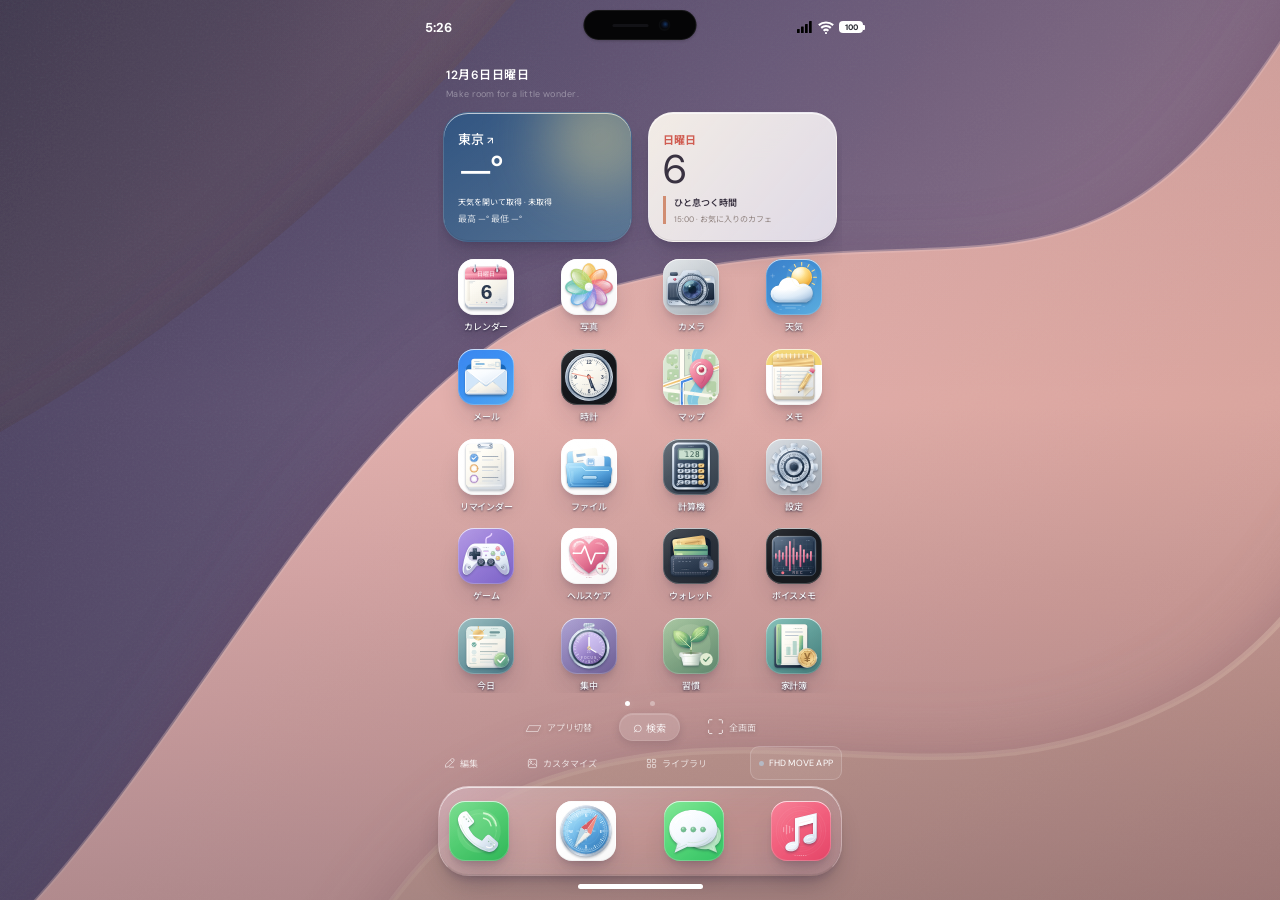
==== commit 6d1a57d5: "feat(icons): publish precision material details for all thirty apps Co-authored-by: sc8z35a-collab <" ====
--- a/index.html
+++ b/index.html
@@ -35,7 +35,7 @@
     </section>
     <aside class="side-panel"><span class="side-index">01 — THE EXPERIENCE</span><h2>ただ眺める、<br>だけじゃない。</h2><p>記録する。遊ぶ。つながる。</p><div class="feature-list"><div><span class="feature-icon">▦</span><p><strong>30のアプリ。</strong><small>毎日の道具</small></p></div><div><span class="feature-icon">◈</span><p><strong>8つのゲーム。</strong><small>パズルからアーケードまで</small></p></div><div><span class="feature-icon">↗</span><p><strong>端末内に保存。</strong><small>メモ・写真・設定</small></p></div></div><div class="quick-tip"><span>EXPLORER'S TIP</span><p>左上：通知<br>右上：コントロール</p><span class="tip-arrow">↖</span></div></aside>
   </main><footer class="site-footer"><span>A CONCEPT BY AURA STUDIO</span><span>Built for curiosity. Made to feel familiar.</span><button id="about-button">auraについて <span>↗</span></button></footer>
-  <script src="js/core.js?v=4.6.0"></script><script src="js/apps.js?v=4.6.0"></script><script src="js/media.js?v=4.6.0"></script><script src="js/utilities.js?v=4.6.0"></script><script src="js/connected.js?v=4.6.0"></script><script src="js/handoffs.js?v=4.6.0"></script><script src="js/everyday.js?v=4.6.0"></script><script src="js/productivity.js?v=4.6.0"></script><script src="js/everyday-plus.js?v=4.6.0"></script><script src="js/reflections.js?v=4.6.0"></script><script src="js/games.js?v=4.6.0"></script><script src="js/arcade.js?v=4.6.0"></script>
+  <script src="js/core.js?v=4.6.0-icon-detail-2"></script><script src="js/apps.js?v=4.6.0"></script><script src="js/media.js?v=4.6.0"></script><script src="js/utilities.js?v=4.6.0"></script><script src="js/connected.js?v=4.6.0"></script><script src="js/handoffs.js?v=4.6.0"></script><script src="js/everyday.js?v=4.6.0"></script><script src="js/productivity.js?v=4.6.0"></script><script src="js/everyday-plus.js?v=4.6.0"></script><script src="js/reflections.js?v=4.6.0"></script><script src="js/games.js?v=4.6.0"></script><script src="js/arcade.js?v=4.6.0"></script>
   <script src="js/icon-motion.js?v=4.6.0"></script>
 </body>
 </html>
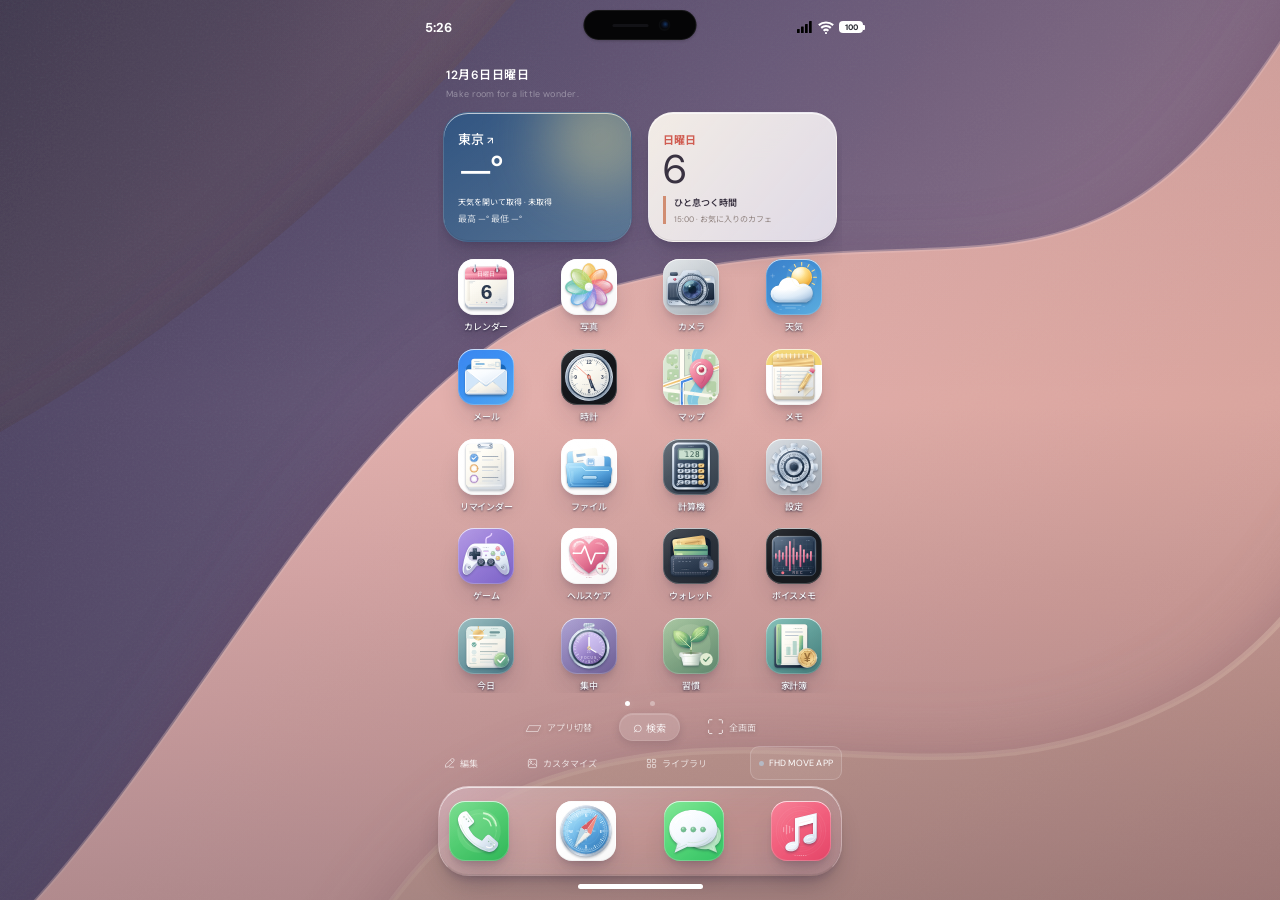
==== commit 88d63aac: "feat: リトルスネークの高精細化・なめらかモーションとゲーム／操作UIの強化 / 2048 Studio実装完全版 / Reversi Atelier完全版 / Crystal Field完全版 " ====
--- a/index.html
+++ b/index.html
@@ -1,5 +1,5 @@
 <!DOCTYPE html>
-<html lang="ja" data-aura-version="4.6.0">
+<html lang="ja" data-aura-version="4.7.0">
 <head>
   <meta charset="UTF-8"><meta name="viewport" content="width=device-width, initial-scale=1, viewport-fit=cover, interactive-widget=resizes-content">
   <meta name="apple-mobile-web-app-capable" content="yes"><meta name="apple-mobile-web-app-title" content="aura"><meta name="apple-mobile-web-app-status-bar-style" content="black-translucent">
@@ -7,12 +7,12 @@
   <title>aura — 手のひらに、もうひとつの世界。</title>
   <link rel="preconnect" href="https://fonts.googleapis.com"><link rel="preconnect" href="https://fonts.gstatic.com" crossorigin>
   <link href="https://fonts.googleapis.com/css2?family=DM+Sans:wght@400;500;600;700&family=Noto+Sans+JP:wght@400;500;600;700;800&display=swap" rel="stylesheet">
-  <link rel="stylesheet" href="css/style.css?v=4.6.0">
-  <link rel="stylesheet" href="css/everyday.css?v=4.6.0">
-  <link rel="stylesheet" href="css/arcade.css?v=4.6.0">
-  <link rel="stylesheet" href="css/productivity.css?v=4.6.0">
-  <link rel="stylesheet" href="css/icon-motion.css?v=4.6.0">
-  <link rel="stylesheet" href="css/everyday-plus.css?v=4.6.0">
+  <link rel="stylesheet" href="css/style.css?v=4.7.0">
+  <link rel="stylesheet" href="css/everyday.css?v=4.7.0">
+  <link rel="stylesheet" href="css/arcade.css?v=4.7.0-reversi-atelier-2-2048-studio-final-3-snake-garden-final-3-crystal-4-orbit-flight-final-3">
+  <link rel="stylesheet" href="css/productivity.css?v=4.7.0">
+  <link rel="stylesheet" href="css/icon-motion.css?v=4.7.0">
+  <link rel="stylesheet" href="css/everyday-plus.css?v=4.7.0">
 </head>
 <body>
   <div class="ambient ambient-one"></div><div class="ambient ambient-two"></div>
@@ -35,7 +35,7 @@
     </section>
     <aside class="side-panel"><span class="side-index">01 — THE EXPERIENCE</span><h2>ただ眺める、<br>だけじゃない。</h2><p>記録する。遊ぶ。つながる。</p><div class="feature-list"><div><span class="feature-icon">▦</span><p><strong>30のアプリ。</strong><small>毎日の道具</small></p></div><div><span class="feature-icon">◈</span><p><strong>8つのゲーム。</strong><small>パズルからアーケードまで</small></p></div><div><span class="feature-icon">↗</span><p><strong>端末内に保存。</strong><small>メモ・写真・設定</small></p></div></div><div class="quick-tip"><span>EXPLORER'S TIP</span><p>左上：通知<br>右上：コントロール</p><span class="tip-arrow">↖</span></div></aside>
   </main><footer class="site-footer"><span>A CONCEPT BY AURA STUDIO</span><span>Built for curiosity. Made to feel familiar.</span><button id="about-button">auraについて <span>↗</span></button></footer>
-  <script src="js/core.js?v=4.6.0-icon-detail-2"></script><script src="js/apps.js?v=4.6.0"></script><script src="js/media.js?v=4.6.0"></script><script src="js/utilities.js?v=4.6.0"></script><script src="js/connected.js?v=4.6.0"></script><script src="js/handoffs.js?v=4.6.0"></script><script src="js/everyday.js?v=4.6.0"></script><script src="js/productivity.js?v=4.6.0"></script><script src="js/everyday-plus.js?v=4.6.0"></script><script src="js/reflections.js?v=4.6.0"></script><script src="js/games.js?v=4.6.0"></script><script src="js/arcade.js?v=4.6.0"></script>
-  <script src="js/icon-motion.js?v=4.6.0"></script>
+  <script src="js/core.js?v=4.7.0-main-sync"></script><script src="js/apps.js?v=4.7.0"></script><script src="js/media.js?v=4.7.0"></script><script src="js/utilities.js?v=4.7.0"></script><script src="js/connected.js?v=4.7.0"></script><script src="js/handoffs.js?v=4.7.0"></script><script src="js/everyday.js?v=4.7.0"></script><script src="js/productivity.js?v=4.7.0"></script><script src="js/everyday-plus.js?v=4.7.0"></script><script src="js/reflections.js?v=4.7.0"></script><script src="js/games.js?v=4.7.0-2048-studio-final-3-snake-garden-final-3"></script><script src="js/arcade.js?v=4.7.0-reversi-atelier-2-crystal-4-orbit-flight-final-3"></script>
+  <script src="js/icon-motion.js?v=4.7.0"></script>
 </body>
 </html>
--- a/css/style.css
+++ b/css/style.css
@@ -457,3 +457,106 @@
 @media(prefers-reduced-motion:reduce){.notice-card,.notice-orb,.notice-empty-art,#notification-banner,.notice-lifetime,#status-time:after,.notice-exit,.ui-help[open]>p{animation:none!important;transition:none!important}.notice-tabs button,.notice-actions button,.toast{transition:none!important}}
 
 [data-reduce-motion=true] .notice-exit,[data-reduce-motion=true] #notification-banner.notice-exit{animation:none!important;transition:none!important}
+/* Timer studio — a quiet, machined instrument with a warm ceramic face. */
+.app-screen.timer-studio{--tm-paper:#f6f3ed;--tm-card:#fffcf7;--tm-text:#443e38;--tm-muted:#82766a;--tm-line:#d9cbbb;--tm-accent:#a26746;--tm-soft:#ede5da;background:radial-gradient(ellipse at 100% 20%,#e6d8c53b,transparent 60%),var(--tm-paper);color:var(--tm-text)}
+.timer-studio .app-nav{color:var(--tm-text);border-bottom:1px solid #ae8e6a16}.timer-studio .app-nav .nav-action{color:var(--tm-accent)}.timer-studio .app-tabs{background:var(--tm-card);border-color:var(--tm-line)}.timer-studio .tab-button{color:var(--tm-muted);min-height:42px}.timer-studio .tab-button.active{color:var(--tm-accent)}
+.timer-studio .tm-content{padding:20px 24px 28px;scrollbar-gutter:stable}.tm-heading{display:flex;align-items:center;justify-content:space-between;gap:10px;margin-bottom:20px}.tm-eyebrow{font-size:8px;letter-spacing:1.8px;color:var(--tm-muted);font-weight:600}.tm-heading h1{font-size:25px;letter-spacing:.035em;line-height:1.4;font-weight:500;margin:9px 0 0}.tm-icon-button{border:1px solid var(--tm-line);border-radius:50%;width:42px;height:42px;display:grid;place-items:center;flex-shrink:0;background:var(--tm-card);box-shadow:0 3px 8px #77502e08}.tm-icon-button svg{width:19px;height:19px}
+.tm-modes{display:flex;gap:4px;background:var(--tm-soft);padding:4px;border-radius:15px;box-shadow:inset 0 1px 3px #5436210c}.tm-modes button{min-height:39px;flex:1;border-radius:11px;color:var(--tm-muted);font-size:12px;transition:background .2s,box-shadow .2s}.tm-modes button[aria-pressed=true]{background:var(--tm-card);box-shadow:0 2px 7px #68462712;color:var(--tm-accent);font-weight:600}.timer-studio button:disabled{opacity:.45;cursor:not-allowed}.tm-modes button[aria-pressed=true]:disabled{opacity:.9}
+.tm-stage{padding-top:19px;position:relative}.tm-caption{display:flex;align-items:center;justify-content:center;gap:7px;font-size:10px;color:var(--tm-muted);letter-spacing:.035em;min-height:21px}.tm-status-dot{height:5px;width:5px;flex-shrink:0;border-radius:50%;background:#b79873;box-shadow:0 0 0 3px #b7987315}.is-running .tm-status-dot{background:#779786;box-shadow:0 0 0 3px #77978620;animation:tmBreathe 3s ease-in-out infinite}.is-complete .tm-status-dot{background:#779786}.tm-dial{width:min(100%,300px);aspect-ratio:1;margin:16px auto 17px;position:relative;isolation:isolate;border-radius:50%;box-shadow:0 18px 30px -15px #6f4b3d45,0 3px 6px #6b543c0a;animation:tmArrive .6s ease both}.tm-dial:after{content:'';position:absolute;inset:10%;border-radius:50%;pointer-events:none;box-shadow:inset 0 1px 8px #9276520a}.tm-dial-art{width:100%;height:100%;overflow:visible}.tm-ticks{color:#ae9780}.tm-dial-numbers{font:8px 'DM Sans',sans-serif;letter-spacing:1px;fill:#9d8770}.tm-track{stroke:#c8b39933}.tm-dial-center{position:absolute;inset:28% 18%;display:flex;flex-direction:column;align-items:center;justify-content:center;text-align:center;gap:9px;z-index:1}.tm-dial-label{font-size:11px;letter-spacing:.04em;max-width:100%;overflow:hidden;text-overflow:ellipsis;white-space:nowrap;color:var(--tm-muted)}#timer-display{font-family:'DM Sans',sans-serif;font-size:clamp(36px,12vw,55px);letter-spacing:-2.7px;font-weight:400;line-height:1.15;color:var(--tm-text);font-variant-numeric:tabular-nums}.tm-dial-state{font-size:7px;font-weight:500;letter-spacing:1.4px;color:var(--tm-muted);white-space:nowrap}.is-running .tm-dial{box-shadow:0 18px 30px -15px #6f4b3d45,0 0 36px #c99c7120}.is-complete #tm-progress{stroke:#7b9d89}.is-complete .tm-dial-state{color:#5c886f}
+.tm-timing{display:flex;align-items:center;justify-content:space-between;color:var(--tm-muted);font-size:10px;gap:6px;margin:0 2px 19px;min-height:20px}.tm-timing>span:first-child{display:flex;align-items:center;gap:6px}.tm-timing svg{width:13px;height:13px;flex-shrink:0}#tm-percent{font-variant-numeric:tabular-nums;white-space:nowrap}
+.tm-editor,.tm-session-info{display:flex;align-items:center;justify-content:space-between;gap:8px;padding:7px 12px;border:1px solid var(--tm-line);background:var(--tm-card);border-radius:15px;min-height:57px;font-size:11px;color:var(--tm-muted)}.tm-editor>div{display:flex;align-items:center;gap:4px}.tm-editor label{display:flex;align-items:center;gap:3px;font-size:10px}.tm-editor input{width:43px;min-height:37px;padding:3px;text-align:center;border:0;border-radius:7px;background:var(--tm-soft);color:var(--tm-text);font-size:19px!important;font-variant-numeric:tabular-nums;appearance:textfield;-moz-appearance:textfield}.tm-editor input::-webkit-inner-spin-button,.tm-editor input::-webkit-outer-spin-button{-webkit-appearance:none;margin:0}.tm-editor input:focus-visible{outline:2px solid var(--tm-accent);outline-offset:2px}.tm-colon{font-size:18px;padding:0 3px;opacity:.5}.tm-editor>button{display:grid;place-items:center;width:36px;height:40px;padding:6px;color:var(--tm-accent)}.tm-editor svg{width:17px;height:17px}.tm-session-info button{display:flex;align-items:center;gap:3px;border-radius:10px;background:var(--tm-soft);color:var(--tm-accent);font-size:11px;min-height:40px;padding:7px 12px}.tm-session-info svg{width:14px;height:14px}
+.tm-actions{display:grid;grid-template-columns:49px 1fr 49px;gap:11px;margin:14px 0 25px}.tm-actions button{height:51px;border-radius:17px;display:flex;align-items:center;justify-content:center;gap:9px;transition:transform .18s,box-shadow .18s}.tm-actions button:active{transform:scale(.96)}.tm-reset,.tm-sound{background:var(--tm-soft);color:var(--tm-muted);border:1px solid #a58c731a}.tm-actions svg{width:19px;height:19px}.tm-actions .tm-start{background:linear-gradient(120deg,#bb8763,#946044);color:#fffaf2;font-size:13px;font-weight:500;letter-spacing:.08em;box-shadow:inset 0 1px 0 #ffffff40,0 5px 14px #9a68452b;border:1px solid #a67350}.tm-start svg{width:15px;height:15px}.tm-sound[aria-pressed=true]{color:var(--tm-accent);background:var(--tm-card)}
+.tm-section-heading{display:flex;align-items:center;justify-content:space-between;margin:0 0 9px;gap:9px}.tm-section-heading h2{font-size:12px;font-weight:600;letter-spacing:.03em;margin:0}.tm-section-heading>button{display:flex;align-items:center;gap:3px;color:var(--tm-accent);font-size:10px;min-height:34px;padding:5px}.tm-section-heading svg{width:13px;height:13px}.tm-preset-grid{display:grid;grid-template-columns:repeat(4,minmax(0,1fr));gap:8px}.tm-preset{display:flex;align-items:flex-start;flex-direction:column;gap:9px;min-height:107px;border-radius:16px;text-align:left;border:1px solid var(--tm-line);background:var(--tm-card);padding:12px 10px;position:relative;overflow:hidden;transition:transform .2s,border-color .2s,box-shadow .2s}.tm-preset.selected{border-color:var(--tm-accent);background:linear-gradient(135deg,#c3936120,transparent),var(--tm-card);box-shadow:0 3px 10px #8c62320c}.tm-preset.selected:after{content:'';position:absolute;right:9px;top:12px;width:4px;height:4px;border-radius:50%;background:var(--tm-accent)}.tm-preset-icon{color:var(--tm-accent)}.tm-preset-icon svg{width:19px;height:19px}.tm-preset:nth-child(2) .tm-preset-icon{color:#b08349}.tm-preset:nth-child(3) .tm-preset-icon{color:#6c8e77}.tm-preset:nth-child(4) .tm-preset-icon{color:#86859e}.tm-preset strong{font-family:'DM Sans',sans-serif;font-weight:500;font-size:23px;line-height:1}.tm-preset strong small{font-size:9px;color:var(--tm-muted);font-weight:400;letter-spacing:0}.tm-preset>span:last-child{font-size:9px;white-space:nowrap;color:var(--tm-muted)}
+.tm-saved{display:flex;flex-direction:column;gap:7px;margin-top:12px}.tm-saved>div{display:flex;background:var(--tm-card);border:1px solid var(--tm-line);border-radius:13px;overflow:hidden}.tm-saved button:first-child{display:flex;align-items:center;justify-content:space-between;gap:10px;min-width:0;flex:1;padding:12px;text-align:left;min-height:46px}.tm-saved button span{font-size:11px;overflow:hidden;text-overflow:ellipsis;white-space:nowrap}.tm-saved small{color:var(--tm-muted);font-size:10px;white-space:nowrap}.tm-saved button:last-child{width:42px;display:grid;place-items:center;flex-shrink:0;color:var(--tm-muted)}.tm-saved svg{width:14px;height:14px}
+.tm-today{display:flex;align-items:center;gap:11px;border-top:1px solid var(--tm-line);padding-top:19px;margin-top:24px}.tm-today-icon{display:grid;place-items:center;border:1px solid #a4b4a666;background:#a5bfa313;border-radius:50%;width:33px;height:33px;color:#72937b;flex-shrink:0}.tm-today-icon svg{width:15px;height:15px}.tm-today>div{flex:1}.tm-today strong{display:block;font-size:11px;font-weight:500}.tm-today div span{display:block;font-size:10px;margin-top:5px;color:var(--tm-muted)}.tm-today>button{width:40px;height:40px;display:grid;place-items:center;color:var(--tm-muted)}.tm-today>button svg{width:16px;height:16px}.tm-help{margin-top:16px;color:var(--tm-muted);font-size:10px;line-height:1.9}.tm-help summary{cursor:pointer;min-height:37px;line-height:37px}.tm-help p{margin:8px 0 14px}.tm-help button{min-height:40px;padding:7px 10px;border:1px solid var(--tm-line);border-radius:10px;background:var(--tm-card);color:var(--tm-accent);margin:3px 5px 3px 0}
+.tm-history-intro{font-size:12px;line-height:1.9;color:#e3d9cc}.tm-history-list article{display:flex;align-items:center;gap:12px;padding:16px 0;border-bottom:1px solid #ffffff20}.tm-history-check{width:32px;height:32px;flex-shrink:0;border-radius:50%;background:#b5d3b621;display:grid;place-items:center;color:#c5e5cb}.tm-history-check svg{width:16px;height:16px}.tm-history-list article>div{flex:1;min-width:0}.tm-history-list strong{display:block;font-size:13px;font-weight:500;overflow-wrap:anywhere}.tm-history-list small{display:block;margin-top:5px;font-size:10px;color:#e3d9cc}.tm-history-list b{font-size:11px;white-space:nowrap;font-weight:400}.tm-history-empty{text-align:center;padding:70px 8px 55px;font-size:18px;font-weight:400}.tm-history-empty p{font-size:11px;line-height:1.8;color:#e3d9cc}.tm-history-clear{width:100%;min-height:45px;margin-top:22px;border:1px solid #ffffff30;border-radius:13px;font-size:12px;color:#ffd3bb}
+.screen-dark-mode .app-screen.timer-studio{--tm-paper:#242622;--tm-card:#30332d;--tm-text:#eee5d8;--tm-muted:#b7af9f;--tm-line:#535244;--tm-accent:#d6aa81;--tm-soft:#383b32;background:radial-gradient(ellipse at 100% 0%,#82745316,transparent 70%),var(--tm-paper)}.screen-dark-mode .timer-studio .tm-face{fill:#2d3029}.screen-dark-mode .timer-studio .tm-metal{fill:#575547}.screen-dark-mode .timer-studio .tm-dial-art>circle:nth-of-type(2){stroke:#d2bd9230}.screen-dark-mode .timer-studio .tm-dial{box-shadow:0 20px 35px -12px #0008}.screen-dark-mode .timer-studio .tm-track{stroke:#b8a28329}.screen-dark-mode .timer-studio .tm-ticks{color:#918774}.screen-dark-mode .timer-studio .tm-dial-numbers{fill:#c1af90}.screen-dark-mode .timer-studio .tm-actions .tm-start{color:#2c271e;background:linear-gradient(125deg,#e5c39d,#bd916a);border-color:#c5a17c}.screen-dark-mode .timer-studio .app-tabs{background:var(--tm-card)}.screen-dark-mode .timer-studio .tm-heading h1{color:var(--tm-text)}
+@keyframes tmBreathe{50%{box-shadow:0 0 0 5px #7797860a}}@keyframes tmArrive{from{opacity:0;transform:translateY(6px) scale(.985)}to{opacity:1;transform:none}}
+@media(hover:hover){.tm-preset:not(:disabled):hover{transform:translateY(-3px);border-color:var(--tm-accent);box-shadow:0 8px 17px #775c3612}.tm-actions button:hover{box-shadow:0 4px 14px #82603925}}
+@media(min-width:761px){.timer-studio .tm-content{padding-left:50px;padding-right:50px}.tm-dial{width:300px}.tm-heading h1{font-size:28px}}
+@media(max-width:350px){.timer-studio .tm-content{padding-left:16px;padding-right:16px}.tm-heading h1{font-size:23px}.tm-eyebrow{font-size:7px;letter-spacing:1.3px}.tm-preset{padding:11px 8px}.tm-preset-grid{gap:6px}.tm-preset>span:last-child{font-size:8px}.tm-dial{width:260px}.tm-editor{padding:6px 8px;gap:5px}.tm-editor input{width:38px}.tm-dial-label{font-size:10px}}
+@media(max-height:740px){.timer-studio .tm-content{padding-top:12px}.tm-heading{margin-bottom:12px}.tm-heading h1{margin-top:6px}.tm-stage{padding-top:12px}.tm-dial{width:min(100%,240px);margin:10px auto 12px}.tm-dial-center{gap:7px}#timer-display{font-size:43px}.tm-dial-state{font-size:6px;letter-spacing:1px}.tm-dial-label{font-size:10px}.tm-timing{margin-bottom:11px}.tm-actions{margin-bottom:16px}.tm-preset{min-height:93px;gap:7px}}
+@media(prefers-reduced-motion:reduce){.tm-dial,.is-running .tm-status-dot{animation:none!important}.tm-actions button,.tm-preset,.tm-modes button{transition:none!important}}
+[data-reduce-motion=true] .tm-dial,[data-reduce-motion=true] .tm-status-dot{animation:none!important}[data-reduce-motion=true] .tm-actions button,[data-reduce-motion=true] .tm-preset,[data-reduce-motion=true] .tm-modes button{transition:none!important}
+
+/* Control desk — recessed chassis, raised glass modules and tactile hardware. */
+.phone-screen{filter:brightness(var(--brightness)) sepia(var(--warmth,0))}
+.controls-overlay{
+  --cc-text:#eff4ff;--cc-muted:#b0bfd4;--cc-edge:#b9d2ff32;
+  --cc-shadow:0 2px 2px #02081670,0 8px 0 -5px #0a1223,0 15px 24px -10px #000b,inset 0 1px 1px #ffffff40,inset 0 -1px 1px #0008;
+  color:var(--cc-text);background:radial-gradient(ellipse at 0 0,#57789b65,transparent 50%),radial-gradient(ellipse at 100% 50%,#58457136,transparent 60%),linear-gradient(155deg,#1d3045ee,#131e31f5 55%,#192031f5);
+  backdrop-filter:blur(42px) saturate(1.25);padding:calc(62px + env(safe-area-inset-top)) 22px calc(38px + env(safe-area-inset-bottom));
+  border-inline:1px solid #b8ceee24;box-shadow:inset 1px 0 #ffffff0b,inset -1px 0 #0004,0 30px 100px #0006;
+  overscroll-behavior:contain;scrollbar-gutter:stable;isolation:isolate;
+}
+.controls-overlay svg{width:20px;height:20px;flex-shrink:0}
+.controls-overlay :is(button,summary,input):focus-visible{outline:2px solid #abd8ff;outline-offset:3px}
+.cc-heading{display:flex;align-items:center;justify-content:space-between;gap:6px}
+.cc-eyebrow{font-size:8px;letter-spacing:2.2px;color:#a2bdd4;font-weight:600}
+.cc-heading h2{font-size:22px;font-weight:600;letter-spacing:-.7px;margin:7px 0 0;line-height:1.4;text-shadow:0 2px 4px #0006}
+.cc-heading .close-button{width:38px;height:38px;background:linear-gradient(145deg,#54677b,#28384d);border:1px solid #b1c5df33;box-shadow:0 3px 7px #0005,inset 0 1px #fff3;flex-shrink:0}
+.cc-caption{display:flex;justify-content:space-between;align-items:center;margin:12px 0 18px;font-size:10px;color:var(--cc-muted)}
+.cc-caption>span:first-child{display:flex;align-items:center;gap:7px}.cc-caption i{width:5px;height:5px;border-radius:50%;background:#9bcfc1;box-shadow:0 0 7px #82e4bd80}
+#cc-time{font-variant-numeric:tabular-nums;letter-spacing:1px}
+.cc-scenes{display:grid;grid-template-columns:repeat(3,minmax(0,1fr));gap:5px;padding:5px;background:#0a14215e;border:1px solid #b1c5df1a;border-radius:17px;box-shadow:inset 0 3px 6px #0006,0 1px #fff1;margin-bottom:20px}
+.cc-scenes button{display:flex;align-items:center;justify-content:center;gap:8px;min-height:40px;border-radius:12px;color:#bbcadc;font-size:11px;border:1px solid transparent;transition:background .2s,box-shadow .2s}
+.cc-scenes svg{width:16px;height:16px}.cc-scenes button[aria-pressed=true]{background:linear-gradient(145deg,#62768c,#354960);border-color:#aec8e449;color:#fff;box-shadow:0 3px 5px #0005,inset 0 1px #fff4}
+.cc-dashboard{display:grid;grid-template-columns:repeat(2,minmax(0,1fr));gap:14px}
+.cc-surface,.cc-tile{border:1px solid var(--cc-edge);border-bottom-color:#090f2080;border-radius:23px;box-shadow:var(--cc-shadow);background:linear-gradient(145deg,#68839b30,#293e5433 50%,#121e343d);position:relative;min-width:0}
+.cc-surface:before{content:'';position:absolute;inset:3px;border-radius:20px;border-top:1px solid #ffffff0d;pointer-events:none}
+.cc-surface{padding:13px 12px}.cc-card-label{display:flex;justify-content:space-between;align-items:center;gap:3px;font-size:10px;font-weight:500;color:#c6d3e4;letter-spacing:.04em;margin-bottom:12px}
+.cc-card-label>span{font-size:7px;letter-spacing:1.1px;color:#a8bdd3}.cc-card-label>svg{width:15px;height:15px;color:#c6b6ec}
+.cc-connection-grid{display:grid;grid-template-columns:repeat(2,minmax(0,1fr));gap:16px 6px;margin:16px 0 8px}
+.cc-connection{display:flex;flex-direction:column;align-items:center;gap:3px;padding:0;min-width:0}
+.cc-knob{display:grid;place-items:center;width:49px;height:49px;border-radius:50%;margin:0 0 5px;background:linear-gradient(145deg,#586b81,#2c3c52 65%,#18283d);border:1px solid #b7cae938;box-shadow:0 4px 0 #102036,0 7px 10px #0007,inset 0 1px 2px #e4eeff5c,inset 0 -3px 4px #0004;position:relative;transition:transform .18s,box-shadow .18s}
+.cc-knob:after{content:'';position:absolute;inset:4px;border:1px solid #d3e5ff16;border-radius:inherit;pointer-events:none}.cc-knob svg{width:23px;height:23px;filter:drop-shadow(0 2px 1px #0005)}
+.cc-connection strong{font-size:9px;font-weight:500;white-space:nowrap;letter-spacing:-.3px}.cc-connection small{font-size:8px;color:var(--cc-muted)}
+.cc-connection.on{--cc-light:#90c5ff;--cc-mid:#338af1;--cc-dark:#164899}.cc-connection.mint{--cc-light:#a2efd6;--cc-mid:#3eb38d;--cc-dark:#185e55}.cc-connection.amber{--cc-light:#ffe0a5;--cc-mid:#edac50;--cc-dark:#a25e27}
+.cc-connection.on .cc-knob{background:radial-gradient(ellipse at 30% 0,#fff8,transparent 55%),linear-gradient(150deg,var(--cc-light),var(--cc-mid) 45%,var(--cc-dark));border-color:var(--cc-light);box-shadow:0 4px 0 var(--cc-dark),0 8px 12px #0007,0 0 18px -7px var(--cc-mid),inset 0 1px 1px #fff9,inset 0 -3px 5px #0003;color:white}
+.cc-connection.on small{color:var(--cc-light)}.cc-connection:active .cc-knob{transform:translateY(3px);box-shadow:0 1px 0 #102036,inset 0 2px 6px #0005}
+.cc-player{overflow:hidden}.cc-player:after{content:'';position:absolute;width:110px;height:110px;background:#ca9cdc25;filter:blur(28px);top:24px;right:-30px;pointer-events:none;z-index:-1}
+.cc-record-scene{height:76px;position:relative;margin:0 auto 9px;max-width:145px;perspective:300px}
+.cc-album{width:65px;height:66px;border-radius:5px;position:absolute;left:3px;top:3px;transform:rotate(-9deg);overflow:hidden;background:linear-gradient(150deg,#d2c1b2,#a194b1 55%,#59567e);border:1px solid #fff6;box-shadow:2px 6px 8px #0008,inset 0 0 0 3px #ffffff15}
+.cc-album i{display:block;position:absolute;width:35px;height:35px;top:7px;left:7px;background:linear-gradient(#f7e5a4,#c29f77);border-radius:50%;box-shadow:0 0 20px #ffd8a52b}
+.cc-album:after{content:'';position:absolute;inset:32px -10px -20px;background:linear-gradient(120deg,#617c76,#314c59);transform:rotate(-20deg);border-radius:50%}
+.cc-album span{position:absolute;z-index:1;font-size:9px;line-height:1.05;left:7px;bottom:8px;color:#fff9ec;letter-spacing:-.3px}
+.cc-record{position:absolute;right:7px;top:1px;width:72px;height:72px;border-radius:50%;background:repeating-radial-gradient(circle,#161d2a 0 1px,#394454 1.5px,#171d29 2.4px 3px);box-shadow:2px 6px 10px #000b,inset 0 0 0 1px #8b96a8;animation:cc-spin 9s linear infinite;animation-play-state:paused}
+.cc-record:before{content:'';position:absolute;inset:0;border-radius:50%;background:conic-gradient(from 30deg,transparent,#d1e7ff45 16%,transparent 25% 55%,#e1edff2e 65%,transparent 80%)}
+.cc-record i{position:absolute;inset:25px;border-radius:50%;background:radial-gradient(circle,#151d29 0 2px,#ddd0b2 2.5px 3px,#a1c7bc 3.5px,#558f94);border:1px solid #c1dccb;box-shadow:0 0 0 2px #050f1a}
+.cc-tonearm{position:absolute;right:2px;top:0;width:6px;height:48px;transform-origin:50% 3px;transform:rotate(20deg);border-radius:4px;background:linear-gradient(90deg,#293946,#bec5c6 40%,#f8f6e3 55%,#607180 80%);box-shadow:2px 2px 3px #0008}.cc-tonearm:after{content:'';position:absolute;bottom:-2px;left:-2px;width:10px;height:12px;background:linear-gradient(90deg,#63788d,#dbe2df,#53667d);border-radius:2px}
+.cc-player.is-playing .cc-record{animation-play-state:running}
+#cc-track{font-size:12px;font-weight:600;display:block;white-space:nowrap;overflow:hidden;text-overflow:ellipsis;line-height:1.5}.cc-artist{display:block;font-size:8px;color:var(--cc-muted);margin:2px 0 6px}
+.cc-transport{display:flex;align-items:center;justify-content:space-between;gap:1px}.cc-transport button{min-width:32px;min-height:38px;display:grid;place-items:center;padding:6px;flex:1}.cc-transport svg{width:17px;height:17px}
+.cc-transport button[data-action=controlPlay]{flex:0 0 38px;height:38px;min-height:38px;border-radius:50%;color:#20364a;background:linear-gradient(135deg,#f0f6fa,#95abc0);border:1px solid #f0faff70;box-shadow:0 3px 0 #526a84,0 5px 8px #0006,inset 0 1px #fff}
+.cc-seek{display:block;width:100%;min-width:0;accent-color:#c7d9eb;height:16px;margin:5px 0 0}.cc-track-time{display:flex;justify-content:space-between;font-size:8px;font-variant-numeric:tabular-nums;color:var(--cc-muted)}
+.cc-tile{display:flex;align-items:center;text-align:left;gap:8px;padding:12px 10px;min-height:72px;border-radius:19px}.cc-tile-icon{width:31px;height:34px;display:grid;place-items:center;border-radius:10px;background:linear-gradient(135deg,#65778d60,#1f2c4650);box-shadow:inset 0 1px #ffffff24,0 3px 7px #0003;flex-shrink:0}.cc-tile-icon svg{width:19px;height:19px}.cc-tile strong{font-size:11px;font-weight:500;display:block;white-space:nowrap}.cc-tile small{font-size:8px;display:block;color:var(--cc-muted);margin-top:4px;white-space:nowrap}
+.cc-led{position:absolute;right:10px;top:8px;width:4px;height:4px;background:#6e8094;border-radius:50%;box-shadow:inset 0 1px 2px #0005}.cc-tile.on{background:linear-gradient(145deg,#766b9266,#37325199);border-top-color:#d3c5ff70}.cc-tile.on .cc-tile-icon{background:linear-gradient(145deg,#e4d6ff,#9b82c7);color:#392c53}.cc-tile.on .cc-led{background:#d5bdff;box-shadow:0 0 6px #d5bdff}
+.cc-levels{display:flex;flex-direction:column;justify-content:space-between;padding:17px 12px 10px}.cc-level-head{display:flex;justify-content:space-between;align-items:center;gap:3px;font-size:10px}.cc-level-head label{display:flex;align-items:center;gap:6px}.cc-level-head svg{width:16px;height:16px;color:#d3deec}.cc-level-head output{font-size:10px;color:#d4c4a2;font-variant-numeric:tabular-nums}
+.cc-level input{appearance:none;-webkit-appearance:none;width:100%;height:32px;margin:10px 0 8px;background:transparent;cursor:pointer;display:block;min-width:0}
+.cc-level input::-webkit-slider-runnable-track{height:11px;border-radius:10px;background:linear-gradient(to right,#c7d6e9 var(--level),#121f33 var(--level));box-shadow:inset 0 2px 4px #0008,0 1px #d9e9ff20;border:1px solid #03102450}
+.cc-level input::-webkit-slider-thumb{appearance:none;-webkit-appearance:none;width:22px;height:22px;margin-top:-6px;border-radius:50%;background:radial-gradient(circle at 40% 25%,#fff,#c5d3e1 50%,#8296af);border:1px solid #e7f1ff;box-shadow:0 3px 0 #526880,0 5px 8px #0006}
+.cc-level input::-moz-range-track{height:11px;border-radius:10px;background:linear-gradient(to right,#c7d6e9 var(--level),#121f33 var(--level));box-shadow:inset 0 2px 4px #0008}
+.cc-level input::-moz-range-thumb{width:21px;height:21px;border-radius:50%;background:linear-gradient(145deg,#fff,#a1b4c9);border:1px solid #e7f1ff;box-shadow:0 3px 0 #526880,0 5px 8px #0006}
+.cc-level-tools{display:flex;gap:5px;border-top:1px solid #b8c8e51a;padding-top:8px}.cc-level-tools button{flex:1;font-size:9px;display:flex;align-items:center;justify-content:center;gap:4px;padding:5px 2px;min-height:34px;border-radius:10px;background:#10223a66;border:1px solid #b9cae01a}.cc-level-tools svg{width:13px;height:13px}.cc-level-tools [aria-pressed=true]{color:#ffe2a9;background:#b8996226;border-color:#d2b98860}
+.cc-timer-face{width:102px;height:102px;position:relative;margin:0 auto 7px;border-radius:50%;background:radial-gradient(circle at 40% 30%,#47516b,#1b273e 70%);box-shadow:inset 0 3px 6px #0007,0 1px 1px #ffffff26}
+.cc-timer-face>svg{width:100%;height:100%;transform:rotate(-90deg);fill:none;stroke:#0c192d;stroke-width:3}.cc-timer-face #cc-timer-ring{stroke:#b9addf;stroke-dasharray:100;stroke-linecap:round;filter:drop-shadow(0 0 2px #b3a1dc60);transition:stroke-dashoffset .6s}
+.cc-timer-face>div{position:absolute;inset:0;display:flex;flex-direction:column;align-items:center;justify-content:center}.cc-timer-face strong{font-size:23px;font-weight:500;letter-spacing:-1px;font-variant-numeric:tabular-nums;text-shadow:0 2px 5px #0005}.cc-timer-face small{font-size:8px;color:var(--cc-muted);margin-top:4px}
+.cc-timer-presets,.cc-timer-actions{display:flex;align-items:center;justify-content:center;gap:5px}.cc-timer-presets button{flex:1;font-size:10px;border:1px solid #bcafdf40;min-height:32px;border-radius:9px;background:linear-gradient(140deg,#9a87ba26,#54496833);box-shadow:inset 0 1px #ffffff14,0 2px 3px #0002;padding:3px}
+.cc-timer-actions{margin-top:5px}.cc-timer-actions button{font-size:9px;min-height:30px;padding:3px 7px}.cc-timer-actions svg{width:14px;height:14px}
+.cc-section-heading{display:flex;align-items:center;justify-content:space-between;margin:24px 2px 14px;gap:8px}.cc-section-heading h3{font-size:12px;font-weight:500;margin:0}.cc-section-heading>span{font-size:9px;color:var(--cc-muted)}
+.cc-shortcuts{display:grid;grid-template-columns:repeat(4,minmax(0,1fr));gap:12px}
+.cc-shortcut{display:flex;align-items:center;flex-direction:column;gap:9px;padding:0 0 3px;min-width:0}.cc-shortcut>span{display:grid;place-items:center;width:100%;height:55px;border-radius:17px;border:1px solid #a3bfdb40;background:linear-gradient(145deg,#58708b66,#28384f80 65%,#1e2c45);box-shadow:var(--cc-shadow);transition:transform .18s}.cc-shortcut svg{width:24px;height:24px;filter:drop-shadow(0 3px 2px #0006);color:#d7e4f5}.cc-shortcut small{font-size:9px;white-space:nowrap;color:#b9c9dc}
+.cc-customize{margin-top:17px;border-block:1px solid #a2b7d51b}.cc-customize summary{display:flex;align-items:center;gap:8px;min-height:46px;font-size:10px;color:#bdcddd;cursor:pointer;list-style:none}.cc-customize summary::-webkit-details-marker{display:none}.cc-customize summary>svg{width:14px;height:14px}.cc-customize summary>span{font-size:9px;margin-left:auto;color:#9aafc9}.cc-customize summary:after{content:'＋';font-size:15px}.cc-customize[open] summary:after{content:'−'}
+.cc-choices{display:grid;grid-template-columns:1fr 1fr;gap:7px;padding:0 0 14px}.cc-choices label{display:flex;align-items:center;gap:7px;min-height:42px;font-size:10px;background:#0d1c314d;border-radius:9px;padding:7px;cursor:pointer}.cc-choices svg{width:15px;height:15px}.cc-choices input{accent-color:#b3cddd;width:15px;height:15px;margin:0}
+.cc-bottom-tools{display:flex;justify-content:space-between;gap:8px;margin-top:8px}.cc-bottom-tools button{display:flex;align-items:center;justify-content:center;gap:7px;font-size:10px;min-height:42px;color:#b8c9da}.cc-bottom-tools svg{width:14px;height:14px}.cc-bottom-tools [aria-pressed=true]{color:#e1cdfb}
+.cc-footnote{font-size:8px;text-align:center;line-height:1.9;color:#98abc1;margin:8px 0 0}
+.screen-dark-mode .controls-overlay{background:radial-gradient(ellipse at 0 0,#3e55754d,transparent 55%),linear-gradient(150deg,#111d30f5,#101827f7)}
+[data-depth=soft] .controls-overlay{--cc-shadow:0 2px 0 #0b1727,0 6px 12px #0005,inset 0 1px 1px #ffffff35}
+[data-depth=deep] .controls-overlay{--cc-shadow:0 3px 3px #0006,0 9px 0 -4px #071326,0 22px 28px -10px #000c,inset 0 1px 1px #fff5,inset 0 -2px 2px #0007}
+@keyframes cc-spin{to{transform:rotate(360deg)}}
+@media(hover:hover) and (pointer:fine){.cc-shortcut:hover>span{transform:translateY(-3px)}.cc-scenes button:hover,.cc-timer-presets button:not(:disabled):hover{border-color:#cee1ff80}.cc-connection:hover .cc-knob{filter:brightness(1.12)}}
+.cc-shortcut:active>span,.cc-tile:active{transform:translateY(2px);box-shadow:inset 0 2px 6px #0005,0 2px 5px #0003}
+@media(max-width:360px){.controls-overlay{padding-left:14px;padding-right:14px}.cc-heading h2{font-size:19px}.cc-dashboard{gap:10px}.cc-surface{padding:12px 10px}.cc-knob{width:45px;height:45px}.cc-tile{gap:6px;padding:10px 8px}.cc-tile strong{font-size:10px}.cc-tile small{font-size:7px}.cc-card-label{font-size:9px}.cc-card-label>span{font-size:6px;letter-spacing:.5px}.cc-level-tools button{font-size:8px}.cc-shortcuts{gap:9px}.cc-record-scene{height:72px}.cc-connection-grid{gap:17px 4px}}
+@media(min-width:761px){.controls-overlay{max-width:500px;padding-left:30px;padding-right:30px}.cc-knob{width:56px;height:56px}.cc-connection-grid{gap:12px 8px}.cc-record-scene{height:90px;transform:scale(1.1);transform-origin:50% 20%}.cc-heading h2{font-size:25px}.cc-connection strong{font-size:10px}.cc-shortcut>span{height:60px}}
+@media(prefers-reduced-motion:reduce){.controls-overlay *{transform:none!important}.cc-timer-face>svg{transform:rotate(-90deg)!important}.cc-album{transform:rotate(-9deg)!important}.cc-tonearm{transform:rotate(20deg)!important}}
+[data-reduce-motion=true] .controls-overlay :is(.cc-shortcut>span,.cc-tile,.cc-knob){transform:none!important}
--- a/css/arcade.css
+++ b/css/arcade.css
@@ -5,14 +5,260 @@
 .arc-scorebar{display:flex;align-items:center;justify-content:space-between;gap:10px;margin:2px 0 20px;padding:18px 20px;background:var(--arc-surface);border:1px solid var(--arc-line);border-radius:20px;box-shadow:0 6px 15px #63507106}.arc-scorebar>div{min-width:0}.arc-scorebar small{display:block;letter-spacing:1.6px;font-size:8px;color:var(--arc-muted);margin-bottom:7px}.arc-scorebar strong{font-size:23px;font-weight:600;letter-spacing:-.5px;font-variant-numeric:tabular-nums}.arc-primary-controls{display:flex;gap:10px;margin:18px 0;justify-content:center}.arc-primary-controls>button{flex:1;min-height:45px;padding:10px 8px;border-radius:14px;background:#e6dfed;color:#806b92;font-size:12px;box-shadow:0 3px 0 #ab99b320,inset 0 1px 0 #fff8}.arc-primary-controls>button:first-child{background:#9d87b0;color:#fff}.arc-primary-controls>button.active{background:#748f9e;color:#fff}.arc-result{min-height:32px;font-size:14px;text-align:center;color:var(--arc-muted);letter-spacing:1.4px;margin-top:18px;font-weight:500}.arc-difficulty{display:flex;justify-content:center;gap:8px;margin:0 0 20px}.arc-difficulty button{padding:10px 17px;border-radius:24px;font-size:12px;background:#a99cb113;color:#8a779b;min-height:39px}.arc-difficulty button.active{background:#dcd2e5;color:#725d82}.arc-help{font-size:13px;line-height:2;color:#ece1eb;max-width:470px;margin:20px auto;overflow-wrap:anywhere}.arc-new-options{display:flex;flex-direction:column;gap:12px;margin-top:25px}.arc-new-options>button{min-height:54px;border-radius:16px;padding:15px;background:#ffffff20;color:#fff;font-size:14px}
 /* Existing games: glazed ceramic tiles, a painted garden and illustrated cards. */
 .arc-legacy .game-instructions{font-size:11px;line-height:1.8;margin-bottom:10px;opacity:.8}.arc-legacy .notes-footer{display:none}.arc-legacy .game-heading{margin:10px 0 16px;gap:10px}.arc-legacy .game-heading h2{font-size:40px;letter-spacing:-1.5px;color:#937452}.arc-legacy .game-scores{gap:8px}.arc-legacy .score-badge{background:linear-gradient(145deg,#c6b195,#aa9275)!important;box-shadow:inset 0 1px 0 #fff6,0 5px 12px #99816b18;border-radius:13px;padding:10px 13px}.arc-legacy .score-badge small{font-size:8px;letter-spacing:1px}.arc-legacy .score-badge strong{font-size:19px;font-weight:500}.arc-2048 .board-2048{padding:12px;gap:10px;border-radius:24px;background:linear-gradient(145deg,#c9bba9,#b29f88);box-shadow:inset 0 3px 8px #7a624d40,0 16px 30px #8f765e22;border:1px solid #d7cdbf;margin-top:18px}.arc-2048 .tile-2048{border-radius:13px;background:#d6c8b6;box-shadow:inset 0 2px 6px #7b60461a;font-weight:650;font-size:clamp(21px,6.5vw,39px);color:#826c55;position:relative;animation:arcTile .18s ease-out}.arc-2048 .tile-2048:not([data-value="0"]){box-shadow:inset 0 1px 0 #fff9,inset 0 -4px 0 #7b48201c,0 6px 8px #4c35221a;text-shadow:0 1px 0 #ffffff45;background:linear-gradient(140deg,#fff8ed,#e8dbca)}.arc-2048 .tile-2048[data-value="4"]{background:linear-gradient(140deg,#f6edce,#e5d4a8)}.arc-2048 .tile-2048[data-value="8"]{background:linear-gradient(140deg,#edc997,#dda569);color:#fff9f0}.arc-2048 .tile-2048[data-value="16"]{background:linear-gradient(140deg,#eab180,#cf8c60);color:#fff9f0}.arc-2048 .tile-2048[data-value="32"]{background:linear-gradient(140deg,#e6a096,#ca7a77);color:white}.arc-2048 .tile-2048[data-value="64"]{background:linear-gradient(140deg,#bf8d9b,#9b667f);color:white}.arc-2048 .tile-2048[data-value="128"]{background:linear-gradient(140deg,#b7a1cb,#8c78ac);color:white;font-size:27px}.arc-2048 .tile-2048[data-value="256"]{background:linear-gradient(140deg,#97b6c9,#6f93b1);color:white;font-size:27px}.arc-2048 .tile-2048[data-value="512"]{background:linear-gradient(140deg,#a2c3b2,#709c8e);color:white;font-size:27px}.arc-2048 .tile-2048[data-value="1024"],.arc-2048 .tile-2048[data-value="2048"]{background:linear-gradient(140deg,#e5cd85,#bba15b);color:white;font-size:23px}.arc-2048 .tile-2048[data-value="2048"]:after{content:'✦';font-size:10px;position:absolute;bottom:6px;right:9px;color:#fff8}.arc-legacy .game-toolbar button{border-radius:13px;padding:13px 16px;box-shadow:0 4px 0 #8c7b7112,inset 0 1px 0 #ffffff40;font-size:11px}.arc-legacy .direction-pad{gap:9px;grid-template-columns:repeat(3,53px);grid-template-rows:repeat(2,43px);margin-top:18px}.arc-legacy .direction-pad button{border-radius:14px;background:linear-gradient(#faf7f4,#eae2d9)!important;border:1px solid #d9ccc3!important;box-shadow:0 4px 0 #baaa9526;color:#998670!important;font-size:23px}.arc-snake .snake-board{image-rendering:auto;border:7px solid #b1c5a8;border-radius:25px;background:#dee9d8;box-shadow:inset 0 0 0 1px #fff8,0 14px 30px #5f7e5824}.arc-snake .score-badge{background:linear-gradient(145deg,#a2b293,#7e9b7b)!important}.arc-memory .memory-board{gap:12px;padding:14px;border-radius:24px;background:linear-gradient(145deg,#e6dce8,#d8c8de);box-shadow:inset 0 2px 5px #735c8420,0 15px 25px #8a709315}.arc-memory .memory-card{aspect-ratio:.8;border-radius:13px;border:1px solid #f7e8ff55;background:radial-gradient(ellipse at 30% 15%,#c9b8d6,#9c83b1);box-shadow:inset 0 1px 0 #fff6,inset 0 -4px 0 #63477522,0 5px 10px #5f426c22;transform-style:preserve-3d}.arc-memory .memory-card:before{content:'';position:absolute;inset:7px;border:1px solid #f8eefa55;border-radius:8px;pointer-events:none}.arc-memory .memory-card>span{display:flex;align-items:center;justify-content:center;width:100%;height:100%}.arc-memory .memory-card svg{width:78%;height:78%;filter:drop-shadow(0 3px 1px #62437515)}.arc-memory .memory-card.flipped{background:linear-gradient(145deg,#fffdf7,#eee4d7)}.arc-memory .memory-card.matched{background:linear-gradient(145deg,#ecf0df,#d4e0c8);box-shadow:inset 0 1px 0 #fff8,0 3px 8px #5f785512}.arc-memory .memory-card.matched:before{border-color:#a8bf9244}.arc-memory .memory-meta{font-size:10px;gap:8px}.arc-legacy .game-status{font-size:11px;line-height:1.7}
+/* 2048 Studio: a retained tile layer; all materials are local CSS, no textures. */
+.studio-2048 {
+ --g-ink:#594332; --g-muted:#86715f; --g-accent:#a56b3e; --g-paper:#fffaf2;
+ --g-card:#fffdf9; --g-edge:#cbb79e66; --g-well:#b7a48e; --g-rim:#dfcfb8;
+ --g-gap:9px; --g-inset:12px;
+ max-width:500px; padding:16px 22px 56px; color:var(--g-ink);
+ background:radial-gradient(ellipse at 90% 0,#e7c79730,transparent 45%),linear-gradient(160deg,#fcf9f3,#f3eee5);
+}
+.studio-2048 button { color:inherit; }
+.studio-2048 button:focus-visible,.studio-2048 summary:focus-visible,.studio-2048.arc-2048 .board-2048:focus-visible { outline:3px solid var(--g-accent); outline-offset:4px; }
+.studio-2048 button:disabled { opacity:.38; cursor:default; box-shadow:none; }
+.g2048-heading { display:flex; align-items:center; justify-content:space-between; gap:12px; margin:8px 0 20px; }
+.g2048-eyebrow { font-size:8px; font-weight:600; letter-spacing:2.6px; color:var(--g-muted); }
+.g2048-heading h2 { margin:8px 0 0; font-family:'DM Sans',sans-serif; font-size:64px; font-weight:500; letter-spacing:-4px; line-height:1; color:var(--g-ink); }
+.g2048-heading h2>span { color:var(--g-accent); }
+.g2048-heading p { margin:9px 0 0; color:var(--g-muted); font-size:10px; letter-spacing:1px; }
+.g2048-seal { width:61px; height:61px; flex-shrink:0; display:flex; align-items:center; justify-content:center; border-radius:19px; transform:rotate(10deg); font:500 29px 'DM Sans',sans-serif; color:var(--g-accent); border:1px solid var(--g-edge); background:linear-gradient(135deg,var(--g-card),var(--g-rim)); box-shadow:inset 0 2px 1px #fff9,inset 0 -4px 2px #624f3220,6px 10px 20px #553d3015; }
+.g2048-seal sup { font-size:12px; margin:-18px 0 0 2px; }
+.g2048-scores { display:grid; grid-template-columns:1fr 1fr; gap:10px; font-variant-numeric:tabular-nums; }
+.g2048-scores>div { min-width:0; position:relative; padding:13px 17px; border:1px solid var(--g-edge); border-radius:17px; background:var(--g-card); box-shadow:inset 0 1px 0 #fff9,0 5px 15px #46342106; }
+.g2048-scores small { display:block; color:var(--g-muted); font-size:9px; letter-spacing:1.5px; margin-bottom:5px; }
+.g2048-scores strong { display:block; font:600 clamp(20px,6vw,29px) 'DM Sans',sans-serif; letter-spacing:-.8px; overflow-wrap:anywhere; }
+.g2048-scores>div:first-child { background:linear-gradient(135deg,var(--g-card),var(--g-paper)); border-color:var(--g-accent); }
+#gain-2048 { position:absolute; right:12px; top:14px; color:var(--g-accent); font-size:15px; font-weight:700; opacity:0; pointer-events:none; }
+.g2048-goal { margin:18px 2px 0; }
+.g2048-goal>div { display:flex; justify-content:space-between; color:var(--g-muted); font-size:9px; }
+.g2048-goal strong { color:var(--g-ink); font-size:12px; margin-left:4px; }
+.g2048-goal progress { appearance:none; display:block; width:100%; height:4px; border:0; border-radius:6px; overflow:hidden; margin-top:8px; background:var(--g-edge); accent-color:var(--g-accent); }
+.g2048-goal progress::-webkit-progress-bar { background:var(--g-edge); }
+.g2048-goal progress::-webkit-progress-value { background:linear-gradient(90deg,var(--g-rim),var(--g-accent)); border-radius:6px; transition:width .25s ease; }
+.g2048-goal progress::-moz-progress-bar { background:var(--g-accent); border-radius:6px; }
+.studio-2048.arc-2048 .board-2048 {
+ display:block; container-type:inline-size; isolation:isolate; width:100%; aspect-ratio:1; padding:0; margin:17px 0 14px;
+ border:1px solid var(--g-edge); border-radius:25px; user-select:none; -webkit-user-select:none; touch-action:none;
+ background:radial-gradient(ellipse at 10% 0,#ffffff60,transparent 65%),linear-gradient(150deg,var(--g-rim),var(--g-well));
+ box-shadow:inset 0 2px 1px #ffffffb0,inset 0 -5px 1px #61442c20,0 3px 0 #70513720,0 16px 28px #6546291c;
+}
+.studio-2048.arc-2048 .board-2048::before { content:''; position:absolute; inset:5px; border:1px solid #ffffff40; border-radius:20px; pointer-events:none; }
+.g2048-bed,.g2048-layer { position:absolute; inset:var(--g-inset); }
+.g2048-bed { display:grid; grid-template-columns:repeat(4,minmax(0,1fr)); grid-template-rows:repeat(4,minmax(0,1fr)); gap:var(--g-gap); }
+.g2048-bed>span { border-radius:13px; background:linear-gradient(145deg,#684a2d18,#fff2); border:1px solid #6f533815; box-shadow:inset 0 2px 4px #5f473022,inset 0 -1px 0 #fff5; }
+.g2048-layer { pointer-events:none; }
+.g2048-piece { position:absolute; width:calc((100% - 3 * var(--g-gap)) / 4); height:calc((100% - 3 * var(--g-gap)) / 4); }
+.g2048-face {
+ --tile-light:#fffdf5; --tile-deep:#eadfcc; --tile-ink:#68513c;
+ display:grid; place-items:center; position:relative; width:100%; height:100%; border-radius:13px;
+ background:radial-gradient(ellipse at 25% 0,#fff6,transparent 65%),linear-gradient(145deg,var(--tile-light),var(--tile-deep));
+ border:1px solid #ffffff65; color:var(--tile-ink); font-family:'DM Sans',sans-serif; font-size:30px; font-size:clamp(22px,10cqw,42px); font-weight:700; letter-spacing:-1.6px; font-variant-numeric:tabular-nums;
+ text-shadow:0 1px 1px #fff3; box-shadow:inset 0 2px 1px #ffffffa0,inset 0 -4px 1px #49260f20,0 3px 3px #68412524,0 7px 10px #45321c16;
+}
+.g2048-face::before { content:''; position:absolute; inset:4px; border-radius:9px; border:1px solid #ffffff30; border-bottom-color:#69472a12; pointer-events:none; }
+.g2048-face::after { content:''; position:absolute; width:20%; height:2px; border-radius:2px; bottom:9px; background:currentColor; opacity:.12; }
+.g2048-face[data-level="2"] { --tile-light:#fbefc6; --tile-deep:#decb9c; }
+.g2048-face[data-level="3"] { --tile-light:#f4c28e; --tile-deep:#d79055; --tile-ink:#563318; }
+.g2048-face[data-level="4"] { --tile-light:#e99e7c; --tile-deep:#bd614a; --tile-ink:#fff8ef; text-shadow:0 1px 2px #61362845; }
+.g2048-face[data-level="5"] { --tile-light:#d88994; --tile-deep:#aa546f; --tile-ink:#fff6f2; }
+.g2048-face[data-level="6"] { --tile-light:#b898c0; --tile-deep:#806193; --tile-ink:#fff9ff; }
+.g2048-face[data-level="7"] { --tile-light:#96acce; --tile-deep:#526e9b; --tile-ink:#f6f9ff; }
+.g2048-face[data-level="8"] { --tile-light:#8eb7c1; --tile-deep:#4b8391; --tile-ink:#f4ffff; }
+.g2048-face[data-level="9"] { --tile-light:#9cbaa0; --tile-deep:#567c61; --tile-ink:#f4fff4; }
+.g2048-face[data-level="10"] { --tile-light:#cfb875; --tile-deep:#977438; --tile-ink:#fffbea; }
+.g2048-face[data-level="11"] { --tile-light:#f1d390; --tile-deep:#bd8b40; --tile-ink:#50350c; box-shadow:inset 0 2px 1px #fffc,inset 0 -4px 1px #78511045,0 0 17px #fce2a185,0 5px 7px #67432035; }
+.g2048-face[data-level="12"] { --tile-light:#75849a; --tile-deep:#313f57; --tile-ink:#fff0c9; border-color:#e1cfa475; }
+.g2048-face[data-digits="3"] { font-size:clamp(20px,8.5cqw,34px); letter-spacing:-1px; }
+.g2048-face[data-digits="4"] { font-size:clamp(17px,7cqw,29px); letter-spacing:-1px; }
+.g2048-face[data-digits="5"] { font-size:clamp(15px,5.8cqw,24px); letter-spacing:-.6px; }
+.g2048-face[data-digits="6"],.g2048-face[data-digits="7"] { font-size:clamp(11px,4.7cqw,19px); letter-spacing:-.5px; }
+.g2048-face[data-digits="8"],.g2048-face[data-digits="9"],.g2048-face[data-digits="10"],.g2048-face[data-digits="11"],.g2048-face[data-digits="12"],.g2048-face[data-digits="13"],.g2048-face[data-digits="14"],.g2048-face[data-digits="15"] { font-size:10px; letter-spacing:-.8px; overflow-wrap:anywhere; }
+.g2048-meta { display:flex; align-items:center; justify-content:space-between; color:var(--g-muted); font-size:10px; padding:0 4px; font-variant-numeric:tabular-nums; }
+.g2048-meta strong { font:600 14px 'DM Sans',sans-serif; color:var(--g-ink); }
+.g2048-combo { min-height:29px; padding:9px 0 0; text-align:center; font-size:10px; letter-spacing:1px; color:var(--g-accent); }
+.g2048-tools { display:grid; grid-template-columns:repeat(4,minmax(0,1fr)); gap:7px; margin-top:11px; }
+.g2048-tools>button { min-width:0; min-height:58px; display:flex; align-items:center; justify-content:center; flex-direction:column; gap:6px; border-radius:13px; background:var(--g-card); border:1px solid var(--g-edge); box-shadow:0 2px 0 #61492f10; font-size:10px; transition:transform .15s,background .15s; }
+.g2048-tools svg { width:18px; height:18px; color:var(--g-accent); }
+.g2048-tools small { font-size:9px; opacity:.8; }
+.g2048-tools button:active:not(:disabled),.g2048-pad button:active:not(:disabled) { transform:translateY(2px); box-shadow:none; }
+.g2048-status { font-size:11px; line-height:1.8; min-height:42px; margin:14px 2px 10px; text-align:center; color:var(--g-muted); overflow-wrap:anywhere; }
+.g2048-pad { display:flex; justify-content:center; gap:10px; }
+.g2048-pad button { width:48px; height:44px; border-radius:13px; color:var(--g-ink); border:1px solid var(--g-edge); background:var(--g-card); box-shadow:0 3px 0 #70513715; font-size:21px; }
+.g2048-pad button.is-hint { background:var(--g-accent); color:var(--g-paper); box-shadow:0 0 0 3px var(--g-edge); }
+.g2048-caption { font-size:9px; color:var(--g-muted); text-align:center; line-height:1.9; margin:13px 0 22px; }
+.g2048-result { padding:20px; border-radius:18px; border:1px solid var(--g-accent); background:linear-gradient(120deg,var(--g-card),var(--g-paper)); text-align:center; margin:12px 0; }
+.g2048-result[hidden],.g2048-result button[hidden] { display:none; }
+.g2048-result small { font-size:8px; letter-spacing:2px; color:var(--g-accent); }
+.g2048-result h3 { font-size:19px; line-height:1.6; font-weight:600; margin:10px 0; }
+.g2048-result p { color:var(--g-muted); font-size:11px; line-height:1.8; }
+.g2048-result button { min-height:44px; border-radius:12px; padding:10px 15px; margin:4px; font-size:12px; border:1px solid var(--g-edge); background:var(--g-card); }
+.g2048-result #continue-2048 { background:var(--g-accent); color:var(--g-paper); }
+.g2048-settings { border-top:1px solid var(--g-edge); padding:5px 0 0; }
+.g2048-settings summary { padding:14px 2px; font-size:11px; color:var(--g-ink); cursor:pointer; }
+.g2048-settings fieldset { border:0; padding:0; margin:13px 0; display:flex; gap:8px; }
+.g2048-settings legend { display:block; color:var(--g-muted); font-size:10px; padding:0 0 9px; }
+.g2048-settings button { flex:1; min-height:44px; font-size:11px; border-radius:12px; border:1px solid var(--g-edge); background:var(--g-card); }
+.g2048-settings button[aria-pressed="true"] { border-color:var(--g-accent); color:var(--g-accent); box-shadow:inset 0 0 0 1px var(--g-accent); }
+.g2048-settings p { color:var(--g-muted); font-size:10px; line-height:1.8; }
+.g2048-settings dl { display:grid; grid-template-columns:1fr 1fr; gap:12px; margin:18px 0; padding:17px 0; border-block:1px solid var(--g-edge); }
+.g2048-settings dt { color:var(--g-muted); font-size:10px; }
+.g2048-settings dd { margin:7px 0 0; font-size:17px; font-variant-numeric:tabular-nums; }
+.studio-2048 .g2048-save { display:block; margin:12px auto 0; min-height:44px; font-size:9px; letter-spacing:1px; color:var(--g-muted); }
+.studio-2048 .g2048-save.save-failed { color:#b43949; border:1px solid currentColor; padding:0 12px; border-radius:10px; }
+.screen-dark-mode .studio-2048,.studio-2048[data-material="aurora"] {
+ --g-ink:#edf0f8; --g-muted:#b1b5ca; --g-accent:#c8ace8; --g-paper:#262538;
+ --g-card:#333347; --g-edge:#9295b33d; --g-well:#242839; --g-rim:#52586f;
+ background:radial-gradient(ellipse at 90% 0,#9e83c527,transparent 45%),linear-gradient(155deg,#252a3c,#1e2030);
+}
+.studio-2048[data-material="aurora"] .g2048-face { border-color:#fff7; background:radial-gradient(ellipse at 0 0,#fffb,transparent 50%),linear-gradient(145deg,var(--tile-light),var(--tile-deep)); box-shadow:inset 0 2px 0 #fff9,inset 0 -4px 0 #15234040,0 5px 12px #050c2440; }
+.studio-2048[data-material="aurora"] .g2048-face[data-level="1"] { --tile-light:#dceaf8; --tile-deep:#a9bfd6; --tile-ink:#364760; }
+.studio-2048[data-material="aurora"] .g2048-face[data-level="2"] { --tile-light:#e4dcf4; --tile-deep:#b9a9d5; --tile-ink:#534166; }
+.studio-2048[data-material="aurora"] .g2048-face[data-level="11"] { box-shadow:inset 0 2px 0 #fffd,0 0 20px #e1bc7055,0 5px 12px #050c2440; }
+@media (max-width:360px) {
+ .studio-2048 { --g-gap:7px; --g-inset:10px; padding-inline:14px; }
+ .g2048-heading h2 { font-size:55px; }
+ .g2048-seal { width:52px; height:52px; border-radius:16px; }
+ .g2048-scores>div { padding:12px; }
+ .studio-2048.arc-2048 .board-2048 { padding:0; border-radius:22px; }
+ .g2048-face,.g2048-bed>span { border-radius:10px; }
+ .g2048-tools { gap:5px; }.g2048-tools>button { font-size:9px; }
+}
+@media (prefers-reduced-motion:reduce) {
+ .studio-2048 *,.studio-2048 *::before,.studio-2048 *::after,.studio-2048 progress::-webkit-progress-value { animation:none!important; transition:none!important; }
+}
+[data-reduce-motion="true"] .studio-2048 *,[data-reduce-motion="true"] .studio-2048 progress::-webkit-progress-value { animation:none!important; transition:none!important; }
+/* 2048 practice desk: bounded merge effects and a saved-position miniature. */
+.g2048-effects { position:absolute; inset:var(--g-inset); pointer-events:none; z-index:5; }
+.g2048-flare { color:#fff0c3; }
+.g2048-ring { position:absolute; inset:2px; border:2px solid currentColor; border-radius:14px; box-shadow:0 0 10px #ffe6a64d; opacity:0; }
+.g2048-speck { position:absolute; left:50%; top:50%; width:5px; height:5px; border-radius:1px; background:currentColor; box-shadow:0 0 6px #fff4cf70; opacity:0; }
+.g2048-practice { margin-bottom:10px; }
+.g2048-forecast { width:100%; border-collapse:separate; border-spacing:0 4px; font-size:11px; font-variant-numeric:tabular-nums; }
+.g2048-forecast caption { text-align:left; color:var(--g-muted); font-size:9px; line-height:1.7; padding:0 0 10px; }
+.g2048-forecast th,.g2048-forecast td { padding:10px 6px; text-align:center; }
+.g2048-forecast thead th { color:var(--g-muted); font-weight:500; font-size:9px; }
+.g2048-forecast tbody th,.g2048-forecast tbody td { background:var(--g-card); border-block:1px solid var(--g-edge); }
+.g2048-forecast tbody th { border-left:1px solid var(--g-edge); border-radius:10px 0 0 10px; }
+.g2048-forecast tbody td:last-child { border-right:1px solid var(--g-edge); border-radius:0 10px 10px 0; }
+.g2048-forecast .is-hint>* { color:var(--g-accent); border-color:var(--g-accent); font-weight:700; }
+.g2048-forecast .is-blocked { color:var(--g-muted); }
+.g2048-checkpoint { margin:16px 0 18px; padding:16px 12px; border:1px solid var(--g-edge); border-radius:16px; background:var(--g-paper); }
+.g2048-checkpoint h3 { margin:0 0 10px; font-size:13px; font-weight:600; }
+.g2048-mini-board { display:grid; grid-template-columns:repeat(4,minmax(0,1fr)); gap:4px; width:min(100%,184px); padding:7px; border-radius:12px; background:var(--g-rim); margin:14px auto; }
+.g2048-mini-board[hidden] { display:none; }
+.g2048-mini-board span { display:grid; place-items:center; aspect-ratio:1; min-width:0; border-radius:5px; font-size:10px; font-weight:600; font-variant-numeric:tabular-nums; background:var(--g-well); color:var(--g-ink); overflow-wrap:anywhere; }
+.g2048-mini-board span[data-filled="true"] { background:var(--g-card); box-shadow:0 2px 2px #0001; }
+.g2048-checkpoint-tools { display:flex; flex-wrap:wrap; gap:6px; }
+.g2048-checkpoint-tools button { flex:1 1 72px; min-height:44px; padding:7px 4px; font-size:10px; }
+.g2048-checkpoint-tools button:first-child { border-color:var(--g-accent); color:var(--g-accent); }
 /* Block Atelier. */
 .blocks-layout{display:flex;align-items:flex-start;gap:12px;max-width:440px;margin:auto}.blocks-layout>canvas{width:calc(100% - 86px);height:auto;aspect-ratio:5/9;border-radius:15px;border:5px solid #83738d;box-shadow:inset 0 0 0 1px #fff2,0 12px 28px #59416630;touch-action:none;display:block}.blocks-layout aside{flex:1;min-width:0;display:flex;flex-direction:column;gap:15px}.blocks-layout aside>div,.blocks-layout aside>button{padding:12px 0 3px;background:var(--arc-surface);border:1px solid var(--arc-line);border-radius:14px;text-align:center;display:block;width:100%;color:inherit}.blocks-layout aside small{font-size:8px;letter-spacing:2px;color:var(--arc-muted)}.blocks-layout aside canvas{display:block;width:100%;height:auto}.blocks-controls{display:grid;grid-template-columns:repeat(5,1fr);gap:9px;max-width:440px;margin:auto}.blocks-controls button{font-size:24px;min-height:48px;background:linear-gradient(#f1eaf6,#e2d6ea);border:1px solid #d0bfdc;border-radius:14px;color:#8b719f;box-shadow:0 4px 0 #af93bc26}
-/* Crystal Field. */
-.mines-shell{padding:12px;background:linear-gradient(140deg,#b9d3d0,#92b5b9);border-radius:23px;box-shadow:inset 0 2px 6px #467b7b33,0 15px 27px #58808724;border:1px solid #d1e4dd}.mines-board{display:grid;grid-template-columns:repeat(var(--mine-size),minmax(0,1fr));gap:4px}.mine-cell{aspect-ratio:1;min-width:0;border-radius:6px;background:linear-gradient(140deg,#f0f3e7,#cddfd6);box-shadow:inset 0 1px 0 #fff,inset 0 -3px 0 #65999729,0 2px 3px #3e6b7624;color:#71919d;font-size:clamp(11px,3.5vw,18px);font-weight:650;transition:background .12s}.mine-cell.open{background:#d7e3db;box-shadow:inset 0 1px 3px #5d88751c}.mine-cell[data-near="1"]{color:#6a8ba9}.mine-cell[data-near="2"]{color:#69876a}.mine-cell[data-near="3"]{color:#b7797d}.mine-cell[data-near="4"]{color:#8a75a9}.mine-cell[data-near="5"],.mine-cell[data-near="6"]{color:#b18b5b}.mine-cell.bomb{background:linear-gradient(#d4e9e5,#92c3c5);color:#5b929d}.mine-cell.hit{background:#d3a2ae;color:#8d526e}.mine-cell.flag{color:#bd8797}
-/* Reversi. */
-.reversi-score{display:flex;align-items:center;justify-content:center;gap:35px;margin:22px 0}.reversi-score>div{display:flex;align-items:center;gap:14px}.reversi-score strong{font-size:32px;font-weight:500;font-variant-numeric:tabular-nums}.reversi-score>span{font-size:10px;letter-spacing:2px;color:var(--arc-muted)}.reversi-score .reversi-disc{width:37px;height:37px}.reversi-frame{padding:12px;border-radius:25px;background:linear-gradient(135deg,#8fa58c,#567967);box-shadow:inset 0 1px 0 #fff5,0 15px 27px #4a6f572a;border:1px solid #aec1a4}.reversi-board{display:grid;grid-template-columns:repeat(8,minmax(0,1fr));border:1px solid #4d745c;border-radius:13px;overflow:hidden;background:#789c80}.reversi-cell{aspect-ratio:1;display:grid;place-items:center;position:relative;border-right:1px solid #476d512d;border-bottom:1px solid #476d512d;background:linear-gradient(140deg,#8aac8a,#789e80);min-width:0}.reversi-disc{display:block;width:83%;height:83%;border-radius:50%;position:relative;box-shadow:inset 0 1px 1px #fff6,0 3px 3px #1c352c45;animation:discIn .23s ease-out}.reversi-disc:after{content:'';position:absolute;inset:5px;border-radius:50%;border:1px solid #ffffff13}.reversi-disc.black{background:radial-gradient(circle at 32% 24%,#596563,#343e3c 65%,#28352f);border:1px solid #263c32}.reversi-disc.white{background:radial-gradient(circle at 32% 24%,#fffdf3,#e5e1d2 70%,#c4cbb9);border:1px solid #e6eddc}.reversi-hint{width:18%;aspect-ratio:1;border-radius:50%;background:#c9dfc57d;box-shadow:0 0 0 3px #d3ead51c}
-/* Orbit Breaker. */
-#breaker-canvas{width:100%;max-width:400px;height:auto;display:block;margin:auto;aspect-ratio:18/25;touch-action:none;border-radius:24px;border:5px solid #70647d;box-shadow:0 16px 30px #3b2e5930}.arc-night .arc-scorebar{background:linear-gradient(130deg,#54485f,#76647e);color:#f6eef4;border-color:#8e789450}.arc-night .arc-scorebar small{color:#d0bace}.arc-night #breaker-lives{font-size:16px;color:#d4b0c6}
+/* Crystal Field: vector-cut crystal, glazed tiles and compositor-friendly reveal waves. */
+.crystal-game{--crystal-ink:#214a54;--crystal-muted:#526e76;--crystal-panel:#ffffffb8;color:var(--crystal-ink)}
+.crystal-hero{position:relative;display:flex;align-items:center;justify-content:space-between;gap:10px;padding:22px 18px 23px;margin-bottom:20px;overflow:hidden;border-radius:23px;background:radial-gradient(ellipse at 85% 15%,#4cacaf60,transparent 65%),linear-gradient(125deg,#132e40,#225361);color:#f0fff9;border:1px solid #86d6ca55;box-shadow:inset 0 1px 0 #ceffef33,0 10px 28px #123d4920;isolation:isolate}
+.crystal-hero:before{content:"";position:absolute;inset:-25%;z-index:-1;background:repeating-linear-gradient(125deg,transparent 0 60px,#b7ffef09 61px 62px,transparent 63px 100px);transform:rotate(-8deg)}
+.crystal-hero small{font-size:9px;letter-spacing:3px;color:#a7e0d7;font-weight:600}.crystal-hero h1{font-size:clamp(17px,4.6vw,25px);font-weight:600;letter-spacing:-.5px;margin:12px 0 8px;line-height:1.45}.crystal-hero p{font-size:10px;line-height:1.7;color:#b8d8d8;margin:0}
+.crystal-emblem{flex:0 0 66px;position:relative;filter:drop-shadow(0 9px 10px #051f3370)}.crystal-emblem svg{display:block;width:100%;height:86px;animation:crystalFloat 5s ease-in-out infinite}
+.crystal-game .crystal-difficulty{gap:7px;margin-bottom:14px}.crystal-game .crystal-difficulty button{flex:1;padding:11px 5px;border:1px solid #76969d33;border-radius:14px;background:var(--crystal-panel);color:var(--crystal-muted);font-size:12px;min-height:56px;transition:transform .2s ease}.crystal-difficulty small{display:block;font-size:9px;letter-spacing:.4px;margin-top:5px;font-weight:400}.crystal-game .crystal-difficulty button.active{background:linear-gradient(135deg,#336f79,#255560);color:#edfff7;border-color:#529497;box-shadow:inset 0 1px 0 #e0fff330,0 4px 9px #25556025}
+.crystal-game .crystal-scores{background:var(--crystal-panel);border-color:#739d9c30;box-shadow:0 5px 15px #153e4610;border-radius:17px;padding:15px 16px;margin-bottom:15px;color:var(--crystal-ink)}.crystal-game .crystal-scores small{color:var(--crystal-muted);letter-spacing:1px;font-size:9px}.crystal-game .crystal-scores strong{font-size:clamp(18px,5vw,25px);font-weight:650}
+.crystal-progress{margin:0 4px 13px}.crystal-progress span{display:block;font-size:10px;color:var(--crystal-muted);letter-spacing:.5px;font-variant-numeric:tabular-nums;margin-bottom:7px}.crystal-progress progress{display:block;width:100%;height:5px;appearance:none;border:0;border-radius:6px;overflow:hidden;background:#2b7c7c20;accent-color:#448d8b}.crystal-progress progress::-webkit-progress-bar{background:#2b7c7c20}.crystal-progress progress::-webkit-progress-value{background:linear-gradient(90deg,#408887,#83c8b0);border-radius:6px}.crystal-progress progress::-moz-progress-bar{background:#448d8b;border-radius:6px}
+.crystal-game .mines-shell{position:relative;padding:12px;border-radius:23px;background:radial-gradient(ellipse at 15% 0,#2c6572,transparent 75%),linear-gradient(145deg,#193c4c,#0e2735);box-shadow:inset 0 1px 0 #d4fff380,inset 0 -4px 0 #061d3360,0 15px 30px #153f4b30;border:1px solid #6aa5aa;isolation:isolate}
+.mines-scroll{overflow:auto;overscroll-behavior:contain;scrollbar-width:thin;scrollbar-color:#7fb4b5 #153642;padding:4px;-webkit-touch-callout:none;user-select:none;-webkit-user-select:none}
+.crystal-game .mines-board{display:grid;grid-template-columns:repeat(var(--mine-size),minmax(0,1fr));gap:4px;position:relative}
+.crystal-game .mine-cell{aspect-ratio:1;min-width:0;min-height:0;padding:0;display:grid;place-items:center;position:relative;border-radius:7px;border:1px solid #d4ffff65;background:linear-gradient(145deg,#91c6c9 0%,#639ba7 48%,#467b91 100%);box-shadow:inset 0 1px 0 #efffff88,inset 0 -3px 0 #183f5940,0 3px 4px #021d3545;color:#dafdf3;font-size:clamp(12px,3.8vw,21px);font-weight:700;transition:transform .18s cubic-bezier(.2,.7,.25,1),opacity .18s;touch-action:manipulation;isolation:isolate;text-shadow:0 1px 1px #042a3e70}
+.crystal-game .mine-cell:before{content:"";position:absolute;inset:3px;border-radius:3px;border-top:1px solid #e3ffff38;border-left:1px solid #e3ffff18;pointer-events:none;z-index:-1}
+.crystal-game .mine-cell:not(.open):not(.bomb):after{content:"";position:absolute;inset:0;border-radius:inherit;background:linear-gradient(130deg,#e9fffb18 0 30%,transparent 31% 67%,#04283f0d 68%);pointer-events:none}
+.mine-face{display:grid;place-items:center;position:absolute;inset:0;width:100%;height:100%;pointer-events:none}.mine-face svg{width:68%;height:79%;max-height:40px;overflow:visible;filter:drop-shadow(0 2px 2px #08344a66)}
+.crystal-game .mine-cell.open{border-color:#5c97a32b;background:linear-gradient(145deg,#173b4d,#123142);box-shadow:inset 0 1px 4px #00172850;text-shadow:none}.crystal-game .mine-cell.open:before{border:0}
+.crystal-game .mine-cell[data-near="1"]{color:#a1d9ff}.crystal-game .mine-cell[data-near="2"]{color:#93e3b9}.crystal-game .mine-cell[data-near="3"]{color:#ffb4af}.crystal-game .mine-cell[data-near="4"]{color:#d2c2ff}.crystal-game .mine-cell[data-near="5"]{color:#f6d394}.crystal-game .mine-cell[data-near="6"]{color:#8be3e2}.crystal-game .mine-cell[data-near="7"]{color:#f8bbe9}.crystal-game .mine-cell[data-near="8"]{color:#f9f1d1}
+.crystal-game .mine-cell.flag{background:linear-gradient(145deg,#576f81,#344d68);border-color:#d6bc8966}.crystal-game .mine-cell.flag .mine-face{animation:crystalFlag .25s cubic-bezier(.2,.75,.3,1.3)}
+.crystal-game .mine-cell.bomb{background:radial-gradient(circle at 45% 40%,#528e94,#204752);border-color:#9fe8d975}.crystal-game .mine-cell.hit{background:radial-gradient(circle,#8e576f,#562e49);border-color:#ffbfcc;box-shadow:inset 0 0 0 1px #efadc580}.crystal-game .mine-cell.wrong{background:#683e55;color:#ffd1d1;border-color:#cc8d9c}.mine-wrong{font-size:1.35em}
+.crystal-game .mine-cell.neighbor{outline:1px solid #c5ffdb90;outline-offset:-2px}.crystal-game .mine-cell.hint{outline:2px solid #f4d78f;outline-offset:-2px}.crystal-game .mine-cell:focus-visible{outline:3px solid #fff0ac;outline-offset:1px;z-index:2}.crystal-game .mine-cell:active{transform:translateY(1px) scale(.94)}
+.crystal-game .mine-cell.revealing{animation:crystalReveal .42s cubic-bezier(.2,.7,.25,1) var(--reveal-delay,0ms) both}
+.crystal-game[data-zoom="true"] .mines-board{min-width:calc(var(--mine-size) * 44px + (var(--mine-size) - 1) * 4px)}.crystal-game[data-zoom="true"] .mines-scroll{max-height:62vh}.crystal-game[data-zoom="true"] .mine-cell{font-size:20px}
+.crystal-pause{position:absolute;inset:0;z-index:4;border-radius:22px;display:flex;align-items:center;justify-content:center;flex-direction:column;text-align:center;padding:14px;background:radial-gradient(ellipse at top,#2b6070,#122e40);color:#ebfff8}.crystal-pause strong{font-size:22px;letter-spacing:1px}.crystal-pause p{font-size:11px;color:#c0d9db;margin:14px 0 20px}.crystal-pause button{background:#b1e1d5;color:#193e4b;border:1px solid #d6ffed;border-radius:14px;min-height:46px;padding:12px 25px;font-size:13px}
+.crystal-game [hidden]{display:none!important}.crystal-game[data-paused="true"] .mines-board{visibility:hidden}.crystal-game[data-paused="true"] *{animation-play-state:paused!important}
+.crystal-status{margin:20px 0 8px;text-align:center;font-size:12px;font-weight:650;letter-spacing:.8px;line-height:1.6;color:var(--crystal-ink)}.crystal-message{min-height:38px;font-size:11px;line-height:1.75;text-align:center;color:var(--crystal-muted);margin:0 4px 14px}
+.crystal-controls{display:grid;grid-template-columns:1fr 1.25fr 1fr;gap:7px;margin:14px 0 10px}.crystal-controls button,.crystal-tools button{min-height:46px;padding:10px 5px;border:1px solid #618b9133;border-radius:13px;background:var(--crystal-panel);color:var(--crystal-ink);font-size:11px;font-weight:550;transition:transform .18s}.crystal-controls button.active{background:#3d687e;color:#fff4d9;border-color:#7194a4}.crystal-controls #mine-hint{background:linear-gradient(140deg,#2f7478,#215060);color:#eefff7;border-color:#80b5b35c}.crystal-controls button:disabled{opacity:.45;cursor:default}.crystal-tools{display:grid;grid-template-columns:repeat(4,1fr);gap:5px}.crystal-tools button{font-size:10px;min-height:42px;border-radius:11px;background:transparent}.crystal-tools button[aria-pressed="true"]{background:#45989920;border-color:#618b9180}.crystal-game button:focus-visible{outline:3px solid #4597ae;outline-offset:2px}.crystal-game .mine-cell:focus-visible{outline-color:#fff0ac}
+.crystal-help{font-size:10px;line-height:1.9;color:var(--crystal-muted);text-align:center;margin:17px 0 0}.crystal-result{border:1px solid #84b4a96b;background:var(--crystal-panel);border-radius:17px;text-align:center;padding:18px 12px;animation:crystalReport .4s ease-out}.crystal-result strong{font-size:15px}.crystal-result p{font-size:11px;line-height:1.9;color:var(--crystal-muted);margin:10px 0 14px}.crystal-result button{min-height:44px;padding:10px 22px;background:#2e6e72;color:#f1fff9;border-radius:12px;font-size:12px}
+.crystal-sparkles{position:absolute;inset:0;overflow:hidden;border-radius:22px;pointer-events:none;display:none;z-index:3}.crystal-game[data-result="won"] .crystal-sparkles{display:block}.crystal-sparkles i{position:absolute;left:12%;top:60%;width:8px;height:8px;background:#d9ffdc;transform:rotate(45deg);opacity:0;animation:crystalSpark 1.3s ease-out both}.crystal-sparkles i:nth-child(2){left:28%;top:72%;animation-delay:.12s;background:#d9ccff}.crystal-sparkles i:nth-child(3){left:43%;top:48%;animation-delay:.24s}.crystal-sparkles i:nth-child(4){left:57%;top:78%;animation-delay:.16s;background:#ffe2a1}.crystal-sparkles i:nth-child(5){left:72%;top:53%;animation-delay:.32s}.crystal-sparkles i:nth-child(6){left:86%;top:70%;animation-delay:.08s;background:#aeefff}.crystal-game[data-result="won"] .mines-shell{border-color:#bceac0;box-shadow:inset 0 0 0 1px #daffe940,0 12px 28px #65aa862e}
+.crystal-game[data-lite="true"] .mine-cell{box-shadow:none;background:#477d91}.crystal-game[data-lite="true"] .mine-cell.open{background:#153747}.crystal-game[data-lite="true"] .mine-cell.hit,.crystal-game[data-lite="true"] .mine-cell.wrong{background:#683e55}.crystal-game[data-lite="true"] .mine-cell.flag{background:#3c536c}.crystal-game[data-lite="true"] .mine-cell:before,.crystal-game[data-lite="true"] .mine-cell:after{display:none}.crystal-game[data-lite="true"] svg{filter:none}.crystal-game[data-lite="true"] .crystal-emblem{filter:none}.crystal-game[data-lite="true"] .crystal-sparkles{display:none}.crystal-game[data-lite="true"] *{animation:none!important;transition:none!important}
+.screen-dark-mode .crystal-game{--crystal-ink:#deeee9;--crystal-muted:#b0c6c8;--crystal-panel:#203947}.screen-dark-mode .crystal-game .crystal-difficulty button.active{background:#356b73;color:#f4fff7}.screen-dark-mode .crystal-game .crystal-hero{box-shadow:none}.screen-dark-mode .crystal-game .crystal-scores{border-color:#90b9b22b}
+@media(hover:hover){.crystal-game:not([data-paused="true"]):not([data-result="won"]):not([data-result="lost"]) .mine-cell:not(.open):hover{transform:translateY(-2px);border-color:#e0fff8}.crystal-tools button:hover,.crystal-controls button:not(:disabled):hover{transform:translateY(-1px)}}
+@media(max-width:360px){.crystal-hero{padding:17px 12px}.crystal-hero small{letter-spacing:2px;font-size:8px}.crystal-hero p{font-size:9px}.crystal-emblem{flex-basis:48px}.crystal-emblem svg{height:65px}.crystal-game .mines-shell{padding:6px;border-radius:16px}.crystal-game .mines-board{gap:3px}.crystal-game .mine-cell{border-radius:4px;font-size:12px}.crystal-game .crystal-scores{padding:13px 12px}.crystal-controls{gap:5px}.crystal-controls button{font-size:10px}.crystal-tools{grid-template-columns:repeat(2,1fr)}.crystal-game[data-zoom="true"] .mines-board{min-width:calc(var(--mine-size) * 44px + (var(--mine-size) - 1) * 3px)}}
+@keyframes crystalFloat{0%,100%{transform:translateY(0) rotate(-5deg)}50%{transform:translateY(-5px) rotate(3deg)}}
+@keyframes crystalReveal{0%{transform:scale(.88) translateY(2px);opacity:.55}65%{transform:scale(1.035) translateY(-1px);opacity:1}100%{transform:none;opacity:1}}
+@keyframes crystalFlag{from{transform:translateY(4px) scale(.55);opacity:.3}to{transform:none;opacity:1}}
+@keyframes crystalReport{from{transform:translateY(8px);opacity:0}to{transform:none;opacity:1}}
+@keyframes crystalSpark{0%{transform:translateY(20px) rotate(0) scale(.3);opacity:0}20%{opacity:.9}100%{transform:translateY(-120px) rotate(160deg) scale(.2);opacity:0}}
+@media(prefers-reduced-motion:reduce){.crystal-game *,.crystal-game *:before,.crystal-game *:after{animation:none!important;transition:none!important}.crystal-game .crystal-sparkles{display:none}.crystal-game .mine-cell:hover,.crystal-game .mine-cell:active{transform:none!important}}
+[data-reduce-motion="true"] .crystal-game *,[data-reduce-motion="true"] .crystal-game *:before,[data-reduce-motion="true"] .crystal-game *:after{animation:none!important;transition:none!important}[data-reduce-motion="true"] .crystal-game .crystal-sparkles{display:none}[data-reduce-motion="true"] .crystal-game .mine-cell:hover,[data-reduce-motion="true"] .crystal-game .mine-cell:active{transform:none!important}
+/* Crystal palettes retain stable number colors and flag/error semantics. */
+.crystal-game{--crystal-tile-light:#91c6c9;--crystal-tile-mid:#639ba7;--crystal-tile-deep:#467b91;--crystal-night:#0e2735;--crystal-glow:#2c6572;--gem-main:#54b7c9;--gem-light:#c9fff1;--gem-left:#91e0e6;--gem-dark:#2588ab;--gem-bottom:#53a2cb;--gem-right:#67d7c5}
+.crystal-game[data-theme="amethyst"]{--crystal-tile-light:#b6a7dc;--crystal-tile-mid:#8577ad;--crystal-tile-deep:#655580;--crystal-night:#221c35;--crystal-glow:#61517c;--gem-main:#a582d2;--gem-light:#f0dcff;--gem-left:#d1b8f5;--gem-dark:#6f49a2;--gem-bottom:#827cd2;--gem-right:#cb91e6}
+.crystal-game[data-theme="amber"]{--crystal-tile-light:#e3c999;--crystal-tile-mid:#b99c6a;--crystal-tile-deep:#967546;--crystal-night:#2d2822;--crystal-glow:#756347;--gem-main:#e1ad50;--gem-light:#fff0bf;--gem-left:#f4d18a;--gem-dark:#b27531;--gem-bottom:#c69045;--gem-right:#edbe60}
+.crystal-game .mine-cell:not(.open):not(.flag):not(.bomb):not(.wrong){background:linear-gradient(145deg,var(--crystal-tile-light),var(--crystal-tile-mid) 48%,var(--crystal-tile-deep))}
+.crystal-game .mines-shell{background:radial-gradient(ellipse at 15% 0,var(--crystal-glow),transparent 75%),linear-gradient(145deg,#193c4c,var(--crystal-night))}
+.crystal-game .crystal-hero{background:radial-gradient(ellipse at 85% 15%,var(--crystal-glow),transparent 65%),linear-gradient(125deg,var(--crystal-night),#225361)}
+.crystal-game :is(.crystal-emblem,.mine-cell.bomb) svg path:nth-child(1){fill:var(--gem-main)}
+.crystal-game :is(.crystal-emblem,.mine-cell.bomb) svg path:nth-child(2){fill:var(--gem-light)}
+.crystal-game :is(.crystal-emblem,.mine-cell.bomb) svg path:nth-child(3){fill:var(--gem-left)}
+.crystal-game :is(.crystal-emblem,.mine-cell.bomb) svg path:nth-child(4){fill:var(--gem-dark)}
+.crystal-game :is(.crystal-emblem,.mine-cell.bomb) svg path:nth-child(5){fill:var(--gem-bottom)}
+.crystal-game :is(.crystal-emblem,.mine-cell.bomb) svg path:nth-child(6){fill:var(--gem-right)}
+.crystal-game[data-lite="true"] .mine-cell:not(.open):not(.flag):not(.bomb):not(.wrong){background:var(--crystal-tile-deep)}
+.crystal-game[data-lite="true"] .mine-cell.wrong{background:#683e55}
+.crystal-game .mine-cell.start{outline:2px solid #fff0b1;outline-offset:-2px;color:#17384a;text-shadow:none;font-size:21px}
+.crystal-modes{display:grid;grid-template-columns:1fr 1fr;gap:5px;padding:4px;border:1px solid #76969d33;border-radius:15px;background:var(--crystal-panel)}
+.crystal-modes button{min-height:41px;border-radius:11px;font-size:12px;color:var(--crystal-muted)}
+.crystal-modes button[aria-pressed="true"]{background:linear-gradient(135deg,#356e77,#244b59);color:#eafcf7;box-shadow:0 2px 5px #1a3f4920}
+.crystal-mode-label{font-size:9px;letter-spacing:.6px;text-align:center;line-height:1.7;margin:9px 0 15px;color:var(--crystal-muted)}
+.crystal-preferences{display:grid;grid-template-columns:1.4fr 1fr;gap:8px;margin-top:10px}.crystal-preferences button{min-height:42px;border:1px solid #618b9133;border-radius:12px;background:var(--crystal-panel);color:var(--crystal-ink);font-size:11px;padding:9px 6px}.crystal-preferences button[aria-pressed="true"]{border-color:#549190;background:#458a7b20}
+.crystal-neighbor-info{min-height:30px;margin:12px 3px 0;color:var(--crystal-muted);font-size:10px;line-height:1.7;text-align:center}.crystal-save{display:flex;flex-wrap:wrap;align-items:center;justify-content:center;gap:8px;margin-top:14px;padding:10px 8px;border:1px solid #618b9124;border-radius:12px;color:var(--crystal-muted);font-size:10px;line-height:1.8;text-align:center}.crystal-save span[data-failed="true"]{color:#a03851}.crystal-save button{min-height:42px;padding:9px 15px;border:1px solid #a84e6466;border-radius:10px;color:var(--crystal-ink);background:var(--crystal-panel);font-size:11px}.screen-dark-mode .crystal-save span[data-failed="true"]{color:#ffb8c5}
+/* Reversi Atelier: persistent cells, two-sided discs and scoped material surfaces. */
+.rv-studio{--rv-ink:#233e35;--rv-muted:#536b60;--rv-surface:#f4f6efe8;--rv-line:#6b887b30;--rv-gold:#e9c77a;max-width:500px;margin:auto;color:var(--rv-ink)}
+.rv-heading{display:flex;align-items:center;justify-content:space-between;gap:12px;margin:2px 0 14px}.rv-heading small{font-size:9px;font-weight:700;letter-spacing:2.5px;color:var(--rv-muted)}.rv-heading h1{font-size:22px;font-weight:600;letter-spacing:-.8px;line-height:1.5;margin:5px 0 0}.rv-studio button{font-family:inherit}.rv-settings{min-height:42px;flex-shrink:0;border:1px solid var(--rv-line);border-radius:13px;padding:9px 12px;font-size:11px;background:var(--rv-surface);color:var(--rv-ink);box-shadow:0 3px 8px #163b2510}
+.rv-match,.rv-board-meta,.rv-footer{display:flex;align-items:center;justify-content:space-between;gap:10px;font-size:11px;color:var(--rv-muted)}.rv-match{padding-bottom:8px}.rv-match span:first-child{background:#50756115;border:1px solid var(--rv-line);padding:5px 9px;border-radius:20px}.rv-match span:last-child{text-align:right}
+.reversi-score{display:grid;grid-template-columns:1fr auto 1fr;align-items:center;gap:10px;margin:10px 0 12px}.reversi-score>.rv-player{display:flex;align-items:center;justify-content:center;gap:12px;padding:12px 8px;border-radius:19px;border:1px solid var(--rv-line);background:var(--rv-surface);box-shadow:0 5px 14px #24433107;transition:border-color .25s,background .25s}.reversi-score>.rv-player.active{border-color:#668975;background:#dce9de;box-shadow:inset 0 -3px 0 #68856b45}.rv-player>div{min-width:0}.rv-player small{display:block;font-size:10px;line-height:1.5;color:var(--rv-muted)}.reversi-score strong{display:block;font-size:32px;line-height:1.15;letter-spacing:-1px;font-weight:600;font-variant-numeric:tabular-nums}.reversi-score>span{font-size:9px;letter-spacing:1px;color:var(--rv-muted)}
+.rv-score-disc,.rv-face{border-radius:50%;box-shadow:inset 0 1px 2px #ffffff80,inset 0 -3px 2px #0003,0 3px 4px #071b1a66}.rv-score-disc{width:33px;height:33px;display:block;flex-shrink:0}.rv-score-disc.black,.rv-face.black{background:radial-gradient(ellipse at 30% 20%,#647775 0%,#304641 30%,#10231f 69%,#091512 100%);border:1px solid #122a23}.rv-score-disc.white,.rv-face.white{background:radial-gradient(ellipse at 30% 20%,#fffef7 0%,#f2eedc 45%,#dbd7c0 78%,#b9baa5 100%);border:1px solid #e7e5d3}
+.rv-balance{height:5px;border-radius:9px;overflow:hidden;background:#ece8d8;box-shadow:inset 0 0 0 1px #435d3522}.rv-balance i{display:block;width:50%;height:100%;background:linear-gradient(90deg,#142d25,#4d7063);border-right:2px solid #cab77c;transition:width .48s cubic-bezier(.22,1,.36,1)}.rv-board-meta{margin:15px 1px 9px;font-size:10px;font-variant-numeric:tabular-nums}
+.reversi-frame{position:relative;padding:23px 12px 13px 23px;border:1px solid #97aa8d;border-radius:21px;background:linear-gradient(145deg,#637d65 0%,#294e3f 48%,#17392d 100%);box-shadow:inset 0 1px 1px #e6f4ce99,inset 0 -4px 0 #0e291e80,0 4px 0 #203e2e,0 15px 24px #1c402332;isolation:isolate}.reversi-frame:before{content:'';position:absolute;inset:5px;border:1px solid #d7c99b55;border-radius:16px;pointer-events:none}.rv-coordinates{position:absolute;top:6px;left:23px;right:12px;display:grid;grid-template-columns:repeat(8,1fr);text-align:center}.rv-ranks{position:absolute;top:23px;bottom:13px;left:6px;width:12px;display:grid;grid-template-rows:repeat(8,1fr);align-items:center;text-align:center}.rv-coordinates span,.rv-ranks span{font-size:9px;line-height:12px;color:#e2e4c7;font-weight:500;font-family:'DM Sans',sans-serif}
+.reversi-board{display:grid;grid-template-columns:repeat(8,minmax(0,1fr));aspect-ratio:1;width:100%;border:1px solid #102e25;border-radius:7px;background:radial-gradient(ellipse at 25% 10%,#659077,#325f4e 80%);box-shadow:inset 0 2px 5px #071e2b55,0 1px 0 #d8e6c247;isolation:isolate}
+.reversi-cell{position:relative;display:grid;place-items:center;min-width:0;min-height:0;aspect-ratio:1;padding:0;border:0;border-right:1px solid #cee6c724;border-bottom:1px solid #cee6c724;background:linear-gradient(135deg,#cde5b609,#0a2b2a0c);cursor:default;perspective:400px;-webkit-tap-highlight-color:transparent;color:#e8f0d8;touch-action:manipulation}.reversi-cell:nth-child(8n){border-right:0}.reversi-cell:nth-child(n+57){border-bottom:0}.reversi-cell[aria-disabled="false"]{cursor:pointer}.reversi-cell:focus-visible{outline:2px solid #ffe1a2!important;outline-offset:-3px!important;border-radius:3px;z-index:3}.reversi-cell.rv-legal{background:#bfe8c012}
+.rv-piece{position:absolute;inset:10%;pointer-events:none;transform-style:preserve-3d;visibility:visible}.reversi-cell[data-value="0"] .rv-piece{visibility:hidden}.reversi-disc{position:absolute;inset:0;display:block;width:100%;height:100%;border:0;border-radius:50%;background:none;transform-style:preserve-3d;transition:transform .4s cubic-bezier(.3,.05,.2,1);pointer-events:none}.rv-face{position:absolute;inset:0;display:block;backface-visibility:hidden;-webkit-backface-visibility:hidden;transform:translateZ(1px)}.rv-face.white{transform:rotateY(180deg) translateZ(1px)}.rv-face:after{content:'';position:absolute;inset:9%;border:1px solid #ffffff20;border-radius:50%;box-shadow:inset 0 1px 2px #fff2}.rv-face.white:after{border-color:#a79c7130;box-shadow:inset 0 1px 2px #ffffffe0}
+.rv-new .rv-piece{animation:rvPlace .43s cubic-bezier(.16,1,.3,1) both}.rv-new .reversi-disc,.rv-instant .reversi-disc{transition:none}.rv-turning .reversi-disc{will-change:transform}.rv-preview .rv-piece:after{content:'';position:absolute;inset:-5%;border:2px solid #f6d595;border-radius:50%;box-shadow:0 0 7px #f0cf7370;pointer-events:none}.rv-last-mark{position:absolute;right:6%;bottom:6%;width:7px;height:7px;display:none;border:1px solid #fff6;border-radius:50%;background:#eccb83;box-shadow:0 1px 3px #102b2480;pointer-events:none}.rv-last .rv-last-mark{display:block}
+.reversi-hint{position:absolute;width:19%;aspect-ratio:1;border:1px solid #dbeac288;border-radius:50%;background:#d9e8b63b;opacity:0;pointer-events:none;transition:opacity .18s}.rv-legal .reversi-hint{opacity:1;width:56%;background:#cfe3bc16}.rv-best .reversi-hint{opacity:1;width:58%;border:2px solid #f4d58a;box-shadow:0 0 8px #eaca8659;background:#ddc37c20}.rv-flip-count{position:absolute;inset:0;display:grid;place-items:center;font-size:12px;font-weight:600;color:#f6f1d7;opacity:0;pointer-events:none;text-shadow:0 1px 2px #102a1a}.rv-legal .rv-flip-count,.rv-best .rv-flip-count{opacity:1}.rv-legal:focus-visible .reversi-hint{width:62%;background:#244a3870}.rv-preview-copy{font-size:10px!important;line-height:1.6;min-height:32px;text-align:center;color:var(--rv-muted);margin:14px 0 8px}
+.rv-status-panel{display:flex;flex-direction:column;align-items:center;gap:6px;min-height:91px;padding:12px 10px;border:1px solid var(--rv-line);border-radius:17px;background:var(--rv-surface);text-align:center;overflow-wrap:anywhere}.rv-status-panel strong{font-size:14px;font-weight:600;line-height:1.5}.rv-status-panel>span{font-size:11px;line-height:1.5;color:var(--rv-muted)}.rv-status-panel>small{font-size:10px;line-height:1.5;color:var(--rv-muted)}.rv-status-panel .thinking:before{content:'';display:inline-block;vertical-align:middle;width:6px;height:6px;border-radius:50%;background:#719d7b;margin-right:8px;animation:rvThinking 1s ease-in-out infinite alternate}
+.rv-tools{display:grid;grid-template-columns:repeat(4,minmax(0,1fr));gap:7px;margin:13px 0}.rv-tools button,.rv-review-tools button,.rv-footer button{min-height:44px;border-radius:12px;border:1px solid var(--rv-line);background:var(--rv-surface);color:var(--rv-ink);padding:9px 5px;font-size:11px;transition:transform .16s,background .16s}.rv-tools button:not(:disabled):active,.rv-review-tools button:not(:disabled):active,.rv-footer button:active{transform:translateY(1px)}.rv-tools button[aria-pressed="true"]{background:#d5e4d7}.rv-studio button:disabled{opacity:.4;cursor:not-allowed}.rv-review-tools{display:grid;grid-template-columns:1fr 1.3fr 1fr;gap:7px;margin:12px 0}.rv-review-tools button:nth-child(2){background:#365c48;color:#f5f1de}.rv-review-tools[hidden],.rv-result[hidden]{display:none}.rv-result{padding:20px 16px;border-radius:18px;border:1px solid #a5b49a;background:radial-gradient(ellipse at top left,#698568,#264836);color:#fff6dd;text-align:center;box-shadow:inset 0 1px 0 #fff3}.rv-result small{font-size:9px;letter-spacing:3px;color:#e2d7ac}.rv-result h2{font-size:26px;letter-spacing:1px;line-height:1.3;margin:8px 0}.rv-result p{font-size:11px!important;line-height:1.8;margin:0;color:#e2e9d7}.rv-footer{margin-top:16px;flex-wrap:wrap;font-size:10px}.rv-footer button{padding:9px 12px;margin-left:auto}
+.rv-options{display:flex;flex-direction:column;gap:17px;margin:22px auto;max-width:470px;color:#fff}.rv-options label{display:flex;flex-direction:column;gap:8px;font-size:12px}.rv-options select{width:100%;min-height:46px;border:1px solid #ffffff40;border-radius:12px;padding:10px 12px;background:#f3f4ed;color:#244536;font:inherit;font-size:14px}.rv-options p{font-size:12px;line-height:1.9;color:#e1e6dd}.rv-options .primary-button{min-height:48px}
+.screen-dark-mode .rv-studio{--rv-ink:#e1e9db;--rv-muted:#b8c9bb;--rv-surface:#243b30;--rv-line:#bad3b82b}.screen-dark-mode .reversi-score>.rv-player.active{background:#385543;border-color:#95ac87}.screen-dark-mode .rv-tools button[aria-pressed="true"]{background:#41624b}.screen-dark-mode .rv-match span:first-child{background:#a2c08a17}.screen-dark-mode .reversi-frame{border-color:#779072;box-shadow:inset 0 1px 1px #e6f4ce55,inset 0 -4px 0 #0e291e80,0 4px 0 #0d251a,0 15px 24px #0004}
+@keyframes rvPlace{0%{transform:translateY(-13%) scale(.78)}65%{transform:translateY(1%) scale(1.04)}100%{transform:none}}@keyframes rvThinking{from{opacity:.35;transform:scale(.75)}to{opacity:1;transform:scale(1)}}
+@media(hover:hover){.rv-legal:hover .rv-flip-count{opacity:1}.rv-legal:hover .reversi-hint{width:62%;background:#244a3870}.rv-tools button:not(:disabled):hover,.rv-settings:hover{border-color:#7f9d86}}
+@media(max-width:360px){.rv-heading h1{font-size:19px}.rv-heading small{font-size:8px;letter-spacing:1.8px}.rv-settings{padding:8px;font-size:10px}.reversi-score{gap:6px}.reversi-score>.rv-player{gap:8px;padding:10px 6px}.rv-score-disc{width:27px;height:27px}.reversi-score strong{font-size:27px}.rv-tools{gap:5px}.rv-tools button{font-size:10px}.rv-studio .reversi-frame{padding:23px 10px 13px 23px}.rv-coordinates{right:10px}.rv-preview-copy{font-size:9px!important}.rv-flip-count{font-size:10px}}
+@media(prefers-reduced-motion:reduce){.rv-studio *,.rv-studio *:before,.rv-studio *:after{animation:none!important;transition:none!important}}[data-reduce-motion="true"] .rv-studio *,[data-reduce-motion="true"] .rv-studio *:before,[data-reduce-motion="true"] .rv-studio *:after{animation:none!important;transition:none!important}
+/* Reversi study desk: no additional animation or continuous rendering loops. */
+.rv-coach{font-size:11px!important;line-height:1.9;padding:12px 14px;border-left:3px solid #b59551;border-radius:0 12px 12px 0;background:#c6b67914;color:var(--rv-ink);overflow-wrap:anywhere}.rv-coach[hidden]{display:none}
+.rv-study{border:1px solid var(--rv-line);border-radius:15px;margin:16px 0 12px;padding:0 12px;background:var(--rv-surface)}.rv-study summary{cursor:pointer;min-height:46px;padding:14px 0;font-size:12px;font-weight:600}.rv-study summary:focus-visible{outline:2px solid #b59551;outline-offset:3px}.rv-timeline{display:flex;align-items:center;gap:10px;color:var(--rv-muted);font-size:11px}.rv-timeline input{flex:1;min-width:0;min-height:40px;accent-color:#577b62;cursor:pointer}.rv-moves{display:flex;flex-wrap:wrap;gap:6px;list-style:none;padding:5px 0 12px;margin:0;max-height:160px;overflow:auto;overscroll-behavior:contain}.rv-moves button{min-height:36px;padding:7px 9px;border-radius:9px;border:1px solid var(--rv-line);background:transparent;color:var(--rv-ink);font-size:10px;font-variant-numeric:tabular-nums}.rv-moves button[aria-current="step"]{background:#48664e;color:#fff7de;border-color:#9eae7c}.rv-study-tools{display:grid;grid-template-columns:1fr 1fr;gap:7px;padding:8px 0;border-top:1px solid var(--rv-line)}.rv-study-tools button,.rv-save-retry{min-height:44px;border-radius:11px;border:1px solid var(--rv-line);background:transparent;color:var(--rv-ink);font-size:11px;padding:8px}.rv-study-tools button[aria-pressed="true"]{background:#d5e4d7;color:#284833}.rv-study p{font-size:10px!important;line-height:1.8;margin:8px 0;color:var(--rv-muted)}.rv-study p.save-failed{color:#ae3c37}.rv-save-retry{display:block;font-size:10px;margin:8px 0 12px;width:100%;min-height:36px}
+.rv-studio[data-theme="midnight"] .reversi-frame{background:linear-gradient(145deg,#65798a,#2a4355 48%,#182d44);border-color:#91a6b8;box-shadow:inset 0 1px 1px #e0eeff80,inset 0 -4px 0 #0f1c3180,0 4px 0 #243646,0 15px 24px #17233333}.rv-studio[data-theme="midnight"] .reversi-board{background:radial-gradient(ellipse at 25% 10%,#5c839b,#2c4d64 80%);border-color:#192f46}.rv-studio[data-theme="midnight"] .reversi-cell{border-color:#c8e7f525}.rv-studio[data-theme="midnight"] .rv-coordinates span,.rv-studio[data-theme="midnight"] .rv-ranks span{color:#e0e9f3}.screen-dark-mode .rv-study p.save-failed{color:#ffaaa1}
+/* Orbit Breaker: deep-space flight deck; scoped away from the other arcade games. */
+.arcade-play.arc-night{--arc-ink:#e9f1ff;--arc-muted:#afc2df;--arc-surface:#17263c;--arc-line:#a8d3ff24;background:radial-gradient(ellipse at 10% 0,#32355a 0,transparent 44%),linear-gradient(160deg,#182539,#101a2e);color:#e9f1ff;padding:18px 18px 56px;color-scheme:dark}
+.orbit-heading{display:flex;align-items:center;justify-content:space-between;gap:12px;margin:0 0 16px}.orbit-heading small{font-size:8px;letter-spacing:1.5px;color:#b2c7e7}.orbit-heading h1{margin:6px 0 0;font-size:27px;line-height:1.3;letter-spacing:1px;font-weight:600}.orbit-best{text-align:right;min-width:0}.orbit-best strong{display:block;font-size:21px;color:#a8e6ff;font-variant-numeric:tabular-nums;overflow-wrap:anywhere}
+.orbit-options{display:flex;align-items:flex-end;gap:8px;margin-bottom:13px}.orbit-options label{display:flex;flex-direction:column;gap:5px;font-size:10px;color:#b8c8df;min-width:0;flex:1}.orbit-options label:first-child{flex:1.65}.orbit-options select,.orbit-options button{height:40px;border:1px solid #b4d6ff33;background:#15243c;color:#e5f1ff;border-radius:10px;padding:0 9px;font:inherit;font-size:11px;max-width:100%;min-width:0}.orbit-options button{min-width:55px}.orbit-options button[aria-pressed="true"]{background:#294763;color:#b9f3ff}
+.arc-night .orbit-scorebar{background:linear-gradient(120deg,#273654dd,#1c2d48dd);border:1px solid #b8dfff2b;border-radius:16px;padding:13px 12px;margin:0 0 13px;box-shadow:inset 0 1px #ffffff12,0 8px 20px #00000016;gap:6px}.arc-night .orbit-scorebar small{font-size:8px;letter-spacing:1.1px;color:#a9beda}.arc-night .orbit-scorebar strong{font-size:21px;color:#eff8ff;font-variant-numeric:tabular-nums;overflow-wrap:anywhere}.arc-night #breaker-lives{font-size:16px;color:#d7b6ff}.arc-night #breaker-combo{color:#9de8dd}
+.orbit-sector{display:flex;justify-content:space-between;align-items:center;gap:8px;font-size:9px;letter-spacing:1.3px;color:#b4c9e6;margin:0 auto 7px;max-width:380px}.orbit-sector strong{font-weight:500;letter-spacing:0;font-variant-numeric:tabular-nums}.arc-night progress{display:block;border:0;appearance:none;background:#31425b;border-radius:10px;overflow:hidden;color:#92dce8}.arc-night progress::-webkit-progress-bar{background:#31425b;border-radius:10px}.arc-night progress::-webkit-progress-value{background:linear-gradient(90deg,#9b9eff,#83e7de);border-radius:10px}.arc-night progress::-moz-progress-bar{background:linear-gradient(90deg,#9b9eff,#83e7de);border-radius:10px}.orbit-progress{width:100%;max-width:380px;height:3px;margin:0 auto 10px}
+.orbit-arena{position:relative;width:100%;max-width:380px;margin:auto;border-radius:20px;border:1px solid #9ac6fa4d;overflow:hidden;background:#080e25;box-shadow:0 16px 35px #00000040,0 0 0 4px #aac9ff0c;isolation:isolate}
+#breaker-canvas{display:block;width:100%;height:auto;aspect-ratio:18/25;margin:0;border:0;border-radius:0;touch-action:none;outline-offset:-4px;user-select:none;-webkit-user-select:none}#breaker-canvas:focus-visible{outline:2px solid #d2efff}
+.orbit-panel{position:absolute;inset:0;display:flex;flex-direction:column;justify-content:center;align-items:center;padding:24px 15px;text-align:center;background:linear-gradient(180deg,#0c173644,#0b1528e8 43%,#0b1528ea 63%,#0c173655);color:#e9f4ff}.orbit-panel[hidden]{display:none}.orbit-panel small{font-size:8px;letter-spacing:2.8px;color:#a4c9e8}.orbit-panel h2{margin:14px 0 9px;font-size:clamp(20px,5vw,29px);font-weight:600;letter-spacing:1px;line-height:1.3}.orbit-panel p{font-size:11px;line-height:1.9;margin:3px 0;color:#c5d5e9}.orbit-panel button{padding:13px 24px;min-height:46px;border-radius:30px;background:linear-gradient(120deg,#c7bbff,#9cdef0);color:#12233d;font-size:12px;font-weight:650;box-shadow:0 5px 24px #7ebfff25,inset 0 1px #ffffffb0;margin-top:19px}
+.orbit-effects{font-size:10px;color:#a7e2e6;text-align:center;min-height:18px;padding-top:11px;line-height:1.8;letter-spacing:.35px;font-variant-numeric:tabular-nums}.orbit-status{font-size:11px;line-height:1.7;min-height:20px;text-align:center;color:#d7e3f6;margin:5px 0 8px}.orbit-focus{display:flex;align-items:center;gap:12px;border:1px solid #b2a6ff3b;border-radius:13px;padding:7px 10px;background:#1c2b46;box-shadow:inset 0 1px #ffffff0a}.orbit-focus progress{flex:1;min-width:0;height:6px}.orbit-focus button{min-width:126px;min-height:38px;padding:7px 12px;background:#aca0e8;color:#111f37;border-radius:10px;font-size:11px;font-weight:650}.arc-night button:disabled{opacity:.5;cursor:not-allowed}.orbit-focus button:disabled{background:#354361;color:#d0dbed;opacity:1}
+.orbit-aim{display:flex;align-items:center;gap:12px;color:#c6d7ef;font-size:11px;margin:13px 0 0}.orbit-aim input{flex:1;min-width:0;height:28px;accent-color:#b9a6fa;cursor:pointer}.orbit-aim input:disabled{opacity:.4}.orbit-aim output{width:38px;text-align:right;font-variant-numeric:tabular-nums}
+.arcade-play.arc-night .arc-primary-controls{gap:8px;margin:12px 0}.arcade-play.arc-night .arc-primary-controls button{border:1px solid #b8d6ff24;background:#263a58;color:#e2edff;box-shadow:inset 0 1px #ffffff16;min-height:44px}.arcade-play.arc-night .arc-primary-controls button:first-child{background:linear-gradient(120deg,#b6a6ec,#93c9e3);color:#14263e;border-color:#cde9ff55}.orbit-steer{display:flex;gap:12px}.orbit-steer button{flex:1;min-height:44px;border:1px solid #99b5dd33;border-radius:12px;background:#1d2d46;color:#c8e9ff;font-size:13px;touch-action:none;user-select:none;-webkit-user-select:none}.orbit-steer button:active{background:#355077}.orbit-instructions{font-size:10px;line-height:1.9;color:#b6c8e0;text-align:center;margin:14px 0 0}.arc-night button:focus-visible,.arc-night select:focus-visible,.arc-night input:focus-visible{outline:2px solid #b4eaff;outline-offset:3px}.orbit-records{font-size:11px;color:#bdd1ee;margin-top:16px;border-top:1px solid #abcfff22;padding-top:12px}.orbit-records summary{cursor:pointer;min-height:32px}.orbit-records p{line-height:1.8;margin:5px 0}
+@media(max-width:360px){.arcade-play.arc-night{padding-inline:12px}.orbit-heading h1{font-size:23px}.orbit-heading small{letter-spacing:.8px;font-size:7px}.arc-night .orbit-scorebar strong{font-size:18px}.orbit-options{gap:5px}.orbit-options select{padding-inline:5px;font-size:10px}.orbit-panel h2{font-size:21px}.orbit-focus button{min-width:114px}}
+@media(max-height:700px){.orbit-arena,.orbit-sector,.orbit-progress{max-width:300px}.orbit-heading{margin-bottom:10px}.orbit-heading h1{font-size:22px}}
+/* Orbit expansion: readable objectives and a compact, non-fullscreen cockpit. */
+.orbit-toolbar{display:flex;flex-wrap:wrap;align-items:center;gap:7px;margin:0 0 12px}.orbit-toolbar button{min-height:40px;padding:8px 12px;font-size:11px;color:#d8eeff;background:#213752;border:1px solid #9bcfff40;border-radius:11px}.orbit-toolbar button[aria-pressed="true"]{background:#b9c6f4;color:#12233b}.orbit-toolbar>span{flex-basis:100%;min-height:16px;font-size:9px;color:#c1d4ed;line-height:1.6;overflow-wrap:anywhere}
+.orbit-countdown{position:absolute;left:50%;top:52%;transform:translate(-50%,-50%);display:grid;place-items:center;width:78px;height:78px;border:1px solid #bde8ff90;border-radius:50%;background:#12253cf0;box-shadow:0 0 30px #87caff25,inset 0 1px #fff4;color:#e7f6ff;font-size:42px;font-weight:500;z-index:2;pointer-events:none;font-variant-numeric:tabular-nums}.orbit-countdown[hidden]{display:none}.orbit-panel{z-index:3}
+.orbit-missions{margin-top:13px;padding:12px;border:1px solid #a8cefb26;border-radius:14px;background:#1c2b44;font-size:11px;color:#d7e9ff}.orbit-missions summary{cursor:pointer;min-height:32px;line-height:1.8;color:#a8e6de}.orbit-missions>div{padding:10px 0;border-top:1px solid #bedcff15;display:flex;flex-direction:column;gap:5px}.orbit-missions small{font-size:9px;color:#c1c3ee}.orbit-missions .complete>span{color:#9ff1cc}.orbit-missions p{font-size:10px;line-height:1.8;margin:9px 0 0;color:#b6c8e0}
+.arcade-play.arc-night[data-cockpit="true"]{padding:10px 14px max(32px,env(safe-area-inset-bottom));max-width:540px}.arc-night[data-cockpit="true"] .orbit-heading,.arc-night[data-cockpit="true"] .orbit-options,.arc-night[data-cockpit="true"] .orbit-missions,.arc-night[data-cockpit="true"] .orbit-instructions,.arc-night[data-cockpit="true"] .orbit-records,.arc-night[data-cockpit="true"] .orbit-effects,.arc-night[data-cockpit="true"] .orbit-sector,.arc-night[data-cockpit="true"] .orbit-progress{display:none}.arc-night[data-cockpit="true"] .orbit-arena{max-width:var(--orbit-arena-width,300px)}.arc-night[data-cockpit="true"] .orbit-toolbar{margin-bottom:7px}.arc-night[data-cockpit="true"] .orbit-scorebar{padding:9px 12px;margin-bottom:9px}.arc-night[data-cockpit="true"] .orbit-scorebar small{margin-bottom:4px}.arc-night[data-cockpit="true"] .orbit-focus{margin-top:10px}.arc-night[data-cockpit="true"][data-flying="true"] .orbit-aim{display:none}.arc-night[data-cockpit="true"] .orbit-status{margin:6px 0;font-size:10px}.arc-night[data-cockpit="true"] .orbit-panel{padding:15px 10px}.arc-night[data-cockpit="true"] .orbit-panel h2{font-size:18px;letter-spacing:.5px;margin-block:10px 6px}.arc-night[data-cockpit="true"] .orbit-panel p{font-size:10px}.arc-night[data-cockpit="true"] .orbit-panel button{margin-top:12px;padding:10px 14px}
 /* Sudoku. */
 .sudoku-board{--sudoku-line:#bfb19c;display:grid;grid-template-columns:repeat(9,minmax(0,1fr));border:2px solid var(--sudoku-line);border-radius:14px;overflow:hidden;background:#e4d9c8;box-shadow:0 12px 24px #8b785218}.sudoku-cell{aspect-ratio:1;min-width:0;padding:0;border-right:1px solid #c7bbaa5c;border-bottom:1px solid #c7bbaa5c;background:#fffcf4;color:#82719a;font-size:clamp(15px,5.3vw,25px);font-weight:400;position:relative}.sudoku-cell.given{color:#6a6153;font-weight:600}.sudoku-cell.related{background:#eee9df}.sudoku-cell.same{background:#e6ddec}.sudoku-cell.selected{background:#cfc0dd;box-shadow:inset 0 0 0 2px #a992ba}.sudoku-cell.error{color:#ba6576;background:#f2dce1}.sudoku-notes{display:grid;grid-template-columns:repeat(3,1fr);padding:2px;position:absolute;inset:0;align-items:center}.sudoku-notes i{font-size:8px;line-height:1;font-style:normal;color:#a48ea6}.sudoku-tools{display:flex;gap:8px;justify-content:space-between;margin:18px 0}.sudoku-tools button{flex:1;min-height:43px;border-radius:13px;background:#eee7df;color:#a08a73;font-size:11px;white-space:nowrap}.sudoku-tools button:first-child,.sudoku-tools button:nth-child(2){font-size:21px;flex:.6}.sudoku-tools button.active{background:#d4c6e1;color:#7e6694}.sudoku-tools button span{display:inline-grid;place-items:center;width:16px;height:16px;border-radius:50%;background:#cabbce;color:#fff;font-size:10px;margin-left:3px}.sudoku-numbers{display:grid;grid-template-columns:repeat(9,1fr);gap:4px}.sudoku-number{min-height:46px;border-radius:10px;background:linear-gradient(#faf7f1,#eee5d7);color:#8a7861;font-size:23px;font-weight:500;border:1px solid #e4d9c8;box-shadow:0 3px 0 #b4a08415}.sudoku-number.complete{opacity:.4}
 .screen-dark-mode .arcade-play{--arc-ink:#e6ddeb;--arc-muted:#ae9eb8;--arc-surface:#302b38;--arc-line:#c7abd014}.screen-dark-mode .arcade-card-copy{background:linear-gradient(#322c3dd9,#292532f2);border-color:#ffffff12}.screen-dark-mode .arcade-launch{color:#eee5ed}.screen-dark-mode .arcade-card{border-color:#baa5c324}.screen-dark-mode .arcade-card-copy strong{color:#c3abce}.screen-dark-mode .arcade-card p{color:#b1a0b5}.screen-dark-mode .arcade-filters button.active,.screen-dark-mode .arc-difficulty button.active{background:#4d3f5e;color:#dbc8e5}.screen-dark-mode .arc-primary-controls>button{background:#3e354c;color:#d4c2e0;box-shadow:none}.screen-dark-mode .arc-primary-controls>button:first-child{background:#826893;color:white}.screen-dark-mode .blocks-controls button{background:linear-gradient(#584361,#3c304a);border-color:#70547d;color:#ddc5eb;box-shadow:0 4px 0 #1c142a33}.screen-dark-mode .sudoku-board{--sudoku-line:#756752;border-color:#756752}.screen-dark-mode .sudoku-cell{background:#342f31;color:#c5acd9;border-color:#75675255}.screen-dark-mode .sudoku-cell.given{color:#dfd0b8}.screen-dark-mode .sudoku-cell.related{background:#413940}.screen-dark-mode .sudoku-cell.same{background:#524059}.screen-dark-mode .sudoku-cell.selected{background:#695273}.screen-dark-mode .sudoku-cell.error{background:#663c4d;color:#f0b4c1}.screen-dark-mode .sudoku-number,.screen-dark-mode .sudoku-tools button{background:#40363e;color:#dcc6ac;border-color:#5d4b4d;box-shadow:none}.screen-dark-mode .sudoku-tools button.active{background:#685071;color:#e3ceed}.screen-dark-mode .arc-legacy .game-heading h2{filter:brightness(1.25)}
@@ -20,3 +266,28 @@
 @media(min-width:700px){.arcade-play.arc-library{max-width:820px}.arcade-grid{grid-template-columns:repeat(4,minmax(0,1fr));gap:18px}.arcade-feature{max-width:100%;min-height:190px;padding:28px 36px}.arcade-feature>svg{width:190px;max-width:190px}.arcade-feature strong{font-size:30px}.arcade-feature>div>span{font-size:12px}.arcade-header h1{font-size:54px}.arcade-art{height:143px}.arcade-card h2{font-size:15px}}
 @media(max-width:360px){.arcade-play{padding-left:15px;padding-right:15px}.arcade-grid{gap:12px}.arcade-art{height:118px}.arcade-art>svg{height:114px}.arcade-card-copy{padding:13px 11px}.arcade-card h2{font-size:12px}.arcade-filters{gap:5px}.arcade-filters button{padding:9px 11px;font-size:10px}.arcade-feature{padding:20px 18px}.arcade-feature strong{font-size:20px}.arcade-header h1{font-size:39px}.arc-2048 .board-2048{padding:9px;gap:8px}.arc-2048 .tile-2048{border-radius:10px}.arc-2048 .tile-2048[data-large="true"]{font-size:21px}.arc-memory .memory-board{gap:9px;padding:10px}.arc-scorebar{padding:15px 16px}.arc-scorebar strong{font-size:20px}.mines-shell{padding:8px}.mines-board{gap:3px}.mine-cell{border-radius:4px}.sudoku-notes i{font-size:7px}.sudoku-numbers{gap:3px}.sudoku-number{font-size:20px}.reversi-frame{padding:9px}.blocks-layout{gap:9px}.blocks-layout>canvas{width:calc(100% - 72px)}.arc-primary-controls>button{font-size:11px}}
 @media(prefers-reduced-motion:reduce){.arcade-play *, .arcade-play *:before{animation:none!important;transition:none!important}}[data-reduce-motion="true"] .arcade-play *,[data-reduce-motion="true"] .arcade-play *:before{animation:none!important;transition:none!important}
+
+/* Snake progression and local-save feedback. */
+.snake-studio .snake-save-warning{display:flex;align-items:center;gap:10px;border:1px solid #bd744750;border-radius:12px;background:#fff0db;color:#813f26;padding:10px 12px;margin:10px 0;font-size:10px;line-height:1.8}.snake-studio .snake-save-warning[hidden]{display:none}.snake-save-warning>span{flex:1}.snake-save-warning>button{min-height:44px;padding:8px 10px;border:1px solid currentColor;border-radius:10px;white-space:nowrap;font-size:10px}.screen-dark-mode .snake-studio .snake-save-warning{background:#493529;color:#ffd4ae;border-color:#cb97695c}
+
+.snake-goal{margin:4px 0 14px;padding:11px 13px;border-radius:14px;border:1px solid var(--snake-line);background:#75947109}.snake-goal>div{display:flex;flex-direction:column;gap:4px}.snake-goal span{font-size:10px;font-weight:600;color:var(--snake-ink)}.snake-goal small{font-size:9px;color:var(--snake-muted)}.snake-goal progress{display:block;width:100%;height:4px;margin-top:9px;border:0;appearance:none;border-radius:4px;overflow:hidden;background:#75947120;accent-color:#789b60}.snake-goal progress::-webkit-progress-bar{background:#75947120}.snake-goal progress::-webkit-progress-value{background:linear-gradient(90deg,#72a880,#ccbb78);border-radius:4px}.snake-goal progress::-moz-progress-bar{background:#8fa46c;border-radius:4px}
+.snake-achievement-notice{font-size:11px;line-height:1.8;color:var(--snake-ink);text-align:center;margin:0 0 13px}.snake-achievement-notice:empty{display:none}.snake-settings .snake-badges{display:grid;grid-template-columns:repeat(2,minmax(0,1fr));gap:7px;list-style:none;margin:12px 0 18px;padding:0}.snake-settings .snake-badges li{display:flex;justify-content:flex-start;gap:8px;padding:10px 8px;border:1px solid var(--snake-line);border-radius:12px;background:#70846c08;min-width:0}.snake-badges li>span{font-size:19px;color:var(--snake-muted)}.snake-settings .snake-badges strong{display:block;font-size:10px;font-weight:600;text-align:left;line-height:1.5}.snake-settings .snake-badges small{font-size:8px;line-height:1.7}.snake-settings .snake-badges .earned{background:linear-gradient(130deg,#d9c47e26,#8eb97e18);border-color:#b5a36366}.snake-badges .earned>span{color:#a78640}.snake-save-row{display:flex;align-items:center;gap:10px;margin-top:13px}.snake-save-row p{flex:1;margin:0}.snake-save-row button{min-height:44px;padding:9px 12px;white-space:nowrap;background:var(--snake-paper);border:1px solid var(--snake-line);border-radius:12px;color:var(--snake-ink);font-size:10px}.snake-settings .save-error{color:#a74c36}.screen-dark-mode .snake-settings .save-error{color:#f3b399}
+@media(max-width:330px){.snake-settings .snake-badges{grid-template-columns:1fr}.snake-save-row{align-items:flex-start;flex-direction:column}}
+
+/* Little Snake Studio — scoped garden materials, accessible controls and HUD. */
+.snake-studio.arcade-play{--snake-ink:#284d42;--snake-muted:#60786b;--snake-paper:#eff3e9;--snake-line:#78998230;max-width:540px;padding:18px 20px 58px;color:var(--snake-ink)}
+.snake-heading{display:flex;align-items:center;justify-content:space-between;gap:10px;margin:3px 0 18px}.snake-heading small{font-size:8px;letter-spacing:2.1px;font-weight:650;color:var(--snake-muted)}.snake-heading h2{font-size:31px;font-weight:600;letter-spacing:-1.5px;margin:7px 0 5px;line-height:1.12}.snake-heading h2 span{color:#a4b676}.snake-heading p{font-size:10px;color:var(--snake-muted);margin:0;line-height:1.8}.snake-edition{font-size:8px;letter-spacing:1.3px;line-height:1.9;padding:9px 10px;border:1px solid var(--snake-line);border-radius:50%;text-align:center;white-space:nowrap;color:var(--snake-muted)}
+.snake-modes{display:grid;grid-template-columns:repeat(3,minmax(0,1fr));padding:4px;gap:3px;background:#78998212;border:1px solid var(--snake-line);border-radius:16px;margin:0 0 13px}.snake-modes button{font-size:11px;min-height:42px;padding:7px 2px;color:var(--snake-muted);border-radius:12px;transition:background .15s,color .15s}.snake-modes button[aria-pressed="true"]{background:linear-gradient(140deg,#486e5a,#2e5349);color:#f6fae9;box-shadow:inset 0 1px 0 #fff3,0 3px 7px #254e4026}
+.snake-scorebar{display:grid;grid-template-columns:1.2fr 1.2fr .7fr .7fr;gap:5px;align-items:center;margin:0 0 14px;padding:13px 12px;border-radius:17px;background:linear-gradient(125deg,#fffffff0,#e6ecdf8a);border:1px solid var(--snake-line);box-shadow:0 5px 18px #28544109}.snake-scorebar>div+div{border-left:1px solid var(--snake-line);padding-left:10px}.snake-scorebar small{display:block;font-size:7px;font-weight:600;letter-spacing:1.2px;color:var(--snake-muted);white-space:nowrap}.snake-scorebar strong{display:block;font-size:23px;font-weight:550;line-height:1.2;margin-top:5px;letter-spacing:-.6px;font-variant-numeric:tabular-nums}
+.snake-stage{position:relative;padding:7px;border-radius:25px;background:linear-gradient(135deg,#79937c,#3c6758 45%,#143f38);border:1px solid #739582;box-shadow:inset 0 1px 1px #e4f8cc99,inset 0 -2px 2px #102e3355,0 14px 30px #244c3e26;isolation:isolate}
+.snake-studio.arcade-play .snake-board{display:block;width:100%;height:auto;aspect-ratio:1;max-width:none;margin:0;border:0;border-radius:18px;background:#173d35;box-shadow:0 0 0 1px #082b3266;touch-action:none;user-select:none;-webkit-user-select:none}
+.snake-curtain{position:absolute;inset:8px;display:grid;place-items:center;border-radius:18px;padding:16px;background:#0b292959;backdrop-filter:blur(2px);text-align:center}.snake-curtain[hidden]{display:none}.snake-curtain>div{width:100%;max-width:330px;border:1px solid #bddbc647;background:linear-gradient(140deg,#21473ef0,#183c35ed);box-shadow:0 15px 40px #041c3240,inset 0 1px 0 #d7edbb22;border-radius:21px;padding:23px 14px;color:#edf6d8}.snake-curtain small{font-size:8px;letter-spacing:3px;color:#b8cfaa}.snake-curtain h3{font-size:18px;letter-spacing:-.5px;margin:13px 0 9px;line-height:1.5}.snake-curtain p{font-size:10px;color:#c5d9c5;line-height:1.8;margin:0 0 17px}.snake-curtain button{min-height:44px;min-width:145px;padding:10px 20px;border:1px solid #edf7bda6;border-radius:25px;background:linear-gradient(#e2ecb8,#bacf93);box-shadow:0 4px 12px #001f2333;color:#2e503b;font-size:12px;font-weight:600}
+.snake-livebar{display:flex;align-items:center;justify-content:space-between;gap:6px;margin:15px 1px 9px;font-size:9px;color:var(--snake-muted);font-variant-numeric:tabular-nums}.snake-livebar>span:first-child{font-weight:650;color:var(--snake-ink)}.snake-livebar time{font-size:11px}.snake-combo-track{height:3px;border-radius:4px;overflow:hidden;background:#708e7412}.snake-combo-track i{display:block;height:100%;background:linear-gradient(90deg,#86ad8e,#d9b568);width:0;transition:width .1s linear}
+.snake-actions{display:flex;gap:10px;margin:14px 0 10px}.snake-actions button{flex:1;min-height:44px;border-radius:14px;background:#79957516;border:1px solid var(--snake-line);color:var(--snake-ink);font-size:12px}.snake-actions button:first-child{background:linear-gradient(130deg,#52735a,#2f5749);color:#f5f6dc;border-color:#456d54;box-shadow:inset 0 1px 0 #e7f3cf33,0 4px 8px #2d52451a}.snake-status{font-size:10px;line-height:1.8;text-align:center;min-height:36px;color:var(--snake-muted);margin:6px 0}
+.snake-pad{display:grid;grid-template-columns:repeat(3,52px);grid-template-rows:repeat(2,44px);gap:6px;justify-content:center;margin:4px 0 9px}.snake-pad button{font-size:23px;background:linear-gradient(#fffffff0,#e1e9dadd);border:1px solid #b5c5ac;box-shadow:0 3px 0 #829c7633,inset 0 1px 0 #fff;color:#456749;border-radius:13px;touch-action:none!important;user-select:none;-webkit-user-select:none}.snake-pad button:first-child{grid-column:2}.snake-pad button:nth-child(2){grid-column:1;grid-row:2}.snake-pad button:nth-child(3){grid-column:2;grid-row:2}.snake-pad button:nth-child(4){grid-column:3;grid-row:2}.snake-pad button:active{background:#bacd9d;box-shadow:inset 0 2px 5px #31542b20;transform:translateY(2px)}
+.snake-instructions{font-size:9px;text-align:center;line-height:1.9;color:var(--snake-muted);margin:12px 0 20px}.snake-studio.arcade-play button:focus-visible,.snake-studio.arcade-play summary:focus-visible,.snake-studio.arcade-play canvas:focus-visible{outline:3px solid #c29c55;outline-offset:3px}
+.snake-settings{border:1px solid var(--snake-line);border-radius:17px;background:#81997408;padding:0 14px}.snake-settings summary{cursor:pointer;min-height:48px;padding:15px 0;font-size:11px;font-weight:550}.snake-options{display:flex;flex-wrap:wrap;gap:7px;margin:0 0 16px}.snake-options button{min-height:44px;padding:9px 11px;border:1px solid var(--snake-line);background:var(--snake-paper);color:var(--snake-ink);border-radius:12px;font-size:10px}.snake-settings p{font-size:10px;line-height:1.9;color:var(--snake-muted)}.snake-settings h3{font-size:11px;margin:18px 0 6px}.snake-settings ol{list-style:none;padding:0;margin:0}.snake-settings li{display:flex;align-items:center;justify-content:space-between;gap:8px;padding:11px 0;font-size:11px;border-bottom:1px solid var(--snake-line);font-variant-numeric:tabular-nums}.snake-settings li small{font-size:9px;font-weight:400;display:block;color:var(--snake-muted);margin-top:4px}.snake-settings li strong{text-align:right;font-size:16px;font-weight:500}.snake-save-note{padding-bottom:9px}
+.screen-dark-mode .snake-studio.arcade-play{--snake-ink:#d8e6c5;--snake-muted:#a9b8a6;--snake-paper:#293c35;--snake-line:#b8d39925}.screen-dark-mode .snake-scorebar{background:linear-gradient(135deg,#2e4035,#24372f)}.screen-dark-mode .snake-pad button{background:linear-gradient(#405a46,#293e34);color:#d1e0b9;border-color:#67865d;box-shadow:0 3px 0 #16271f55,inset 0 1px 0 #cbe4a022}.screen-dark-mode .snake-actions button:not(:first-child){background:#334437}.screen-dark-mode .snake-stage{box-shadow:inset 0 1px 1px #e4f8cc66,0 14px 30px #0a181a66}
+@media(max-width:360px){.snake-studio.arcade-play{padding-inline:12px}.snake-heading h2{font-size:28px}.snake-heading small{letter-spacing:1.5px}.snake-edition{font-size:7px;padding:8px}.snake-scorebar{padding:11px 9px}.snake-scorebar strong{font-size:20px}.snake-scorebar>div+div{padding-left:7px}.snake-scorebar small{font-size:6px;letter-spacing:.8px}.snake-curtain h3{font-size:16px}.snake-curtain>div{padding:16px 10px}.snake-livebar{font-size:8px}}
+@media(prefers-reduced-motion:reduce){.snake-studio *{transition:none!important;animation:none!important}}[data-reduce-motion="true"] .snake-studio *{transition:none!important;animation:none!important}
+
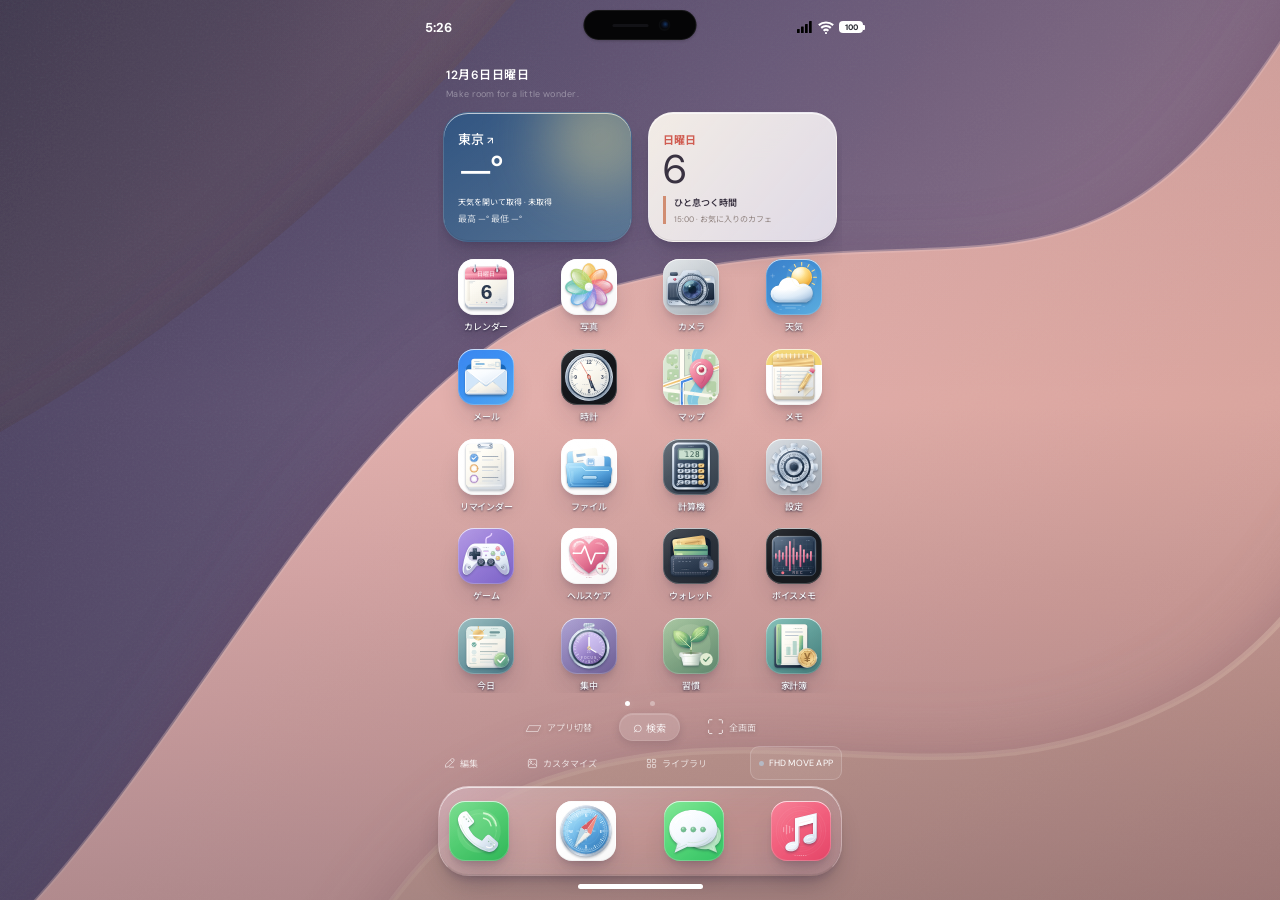
==== commit 4484d419: "feat(graphics): upgrade four app interfaces and strengthen regression coverage (#16) Co-authored-by:" ====
--- a/index.html
+++ b/index.html
@@ -1,5 +1,5 @@
 <!DOCTYPE html>
-<html lang="ja" data-aura-version="4.7.0">
+<html lang="ja" data-aura-version="4.7.1">
 <head>
   <meta charset="UTF-8"><meta name="viewport" content="width=device-width, initial-scale=1, viewport-fit=cover, interactive-widget=resizes-content">
   <meta name="apple-mobile-web-app-capable" content="yes"><meta name="apple-mobile-web-app-title" content="aura"><meta name="apple-mobile-web-app-status-bar-style" content="black-translucent">
@@ -7,12 +7,12 @@
   <title>aura — 手のひらに、もうひとつの世界。</title>
   <link rel="preconnect" href="https://fonts.googleapis.com"><link rel="preconnect" href="https://fonts.gstatic.com" crossorigin>
   <link href="https://fonts.googleapis.com/css2?family=DM+Sans:wght@400;500;600;700&family=Noto+Sans+JP:wght@400;500;600;700;800&display=swap" rel="stylesheet">
-  <link rel="stylesheet" href="css/style.css?v=4.7.0">
-  <link rel="stylesheet" href="css/everyday.css?v=4.7.0">
-  <link rel="stylesheet" href="css/arcade.css?v=4.7.0-reversi-atelier-2-2048-studio-final-3-snake-garden-final-3-crystal-4-orbit-flight-final-3">
-  <link rel="stylesheet" href="css/productivity.css?v=4.7.0">
-  <link rel="stylesheet" href="css/icon-motion.css?v=4.7.0">
-  <link rel="stylesheet" href="css/everyday-plus.css?v=4.7.0">
+  <link rel="stylesheet" href="css/style.css?v=4.7.1-material-apps">
+  <link rel="stylesheet" href="css/everyday.css?v=4.7.1-material-apps">
+  <link rel="stylesheet" href="css/arcade.css?v=4.7.1-material-apps">
+  <link rel="stylesheet" href="css/productivity.css?v=4.7.1-material-apps">
+  <link rel="stylesheet" href="css/icon-motion.css?v=4.7.1-material-apps">
+  <link rel="stylesheet" href="css/everyday-plus.css?v=4.7.1-material-apps">
 </head>
 <body>
   <div class="ambient ambient-one"></div><div class="ambient ambient-two"></div>
@@ -35,7 +35,7 @@
     </section>
     <aside class="side-panel"><span class="side-index">01 — THE EXPERIENCE</span><h2>ただ眺める、<br>だけじゃない。</h2><p>記録する。遊ぶ。つながる。</p><div class="feature-list"><div><span class="feature-icon">▦</span><p><strong>30のアプリ。</strong><small>毎日の道具</small></p></div><div><span class="feature-icon">◈</span><p><strong>8つのゲーム。</strong><small>パズルからアーケードまで</small></p></div><div><span class="feature-icon">↗</span><p><strong>端末内に保存。</strong><small>メモ・写真・設定</small></p></div></div><div class="quick-tip"><span>EXPLORER'S TIP</span><p>左上：通知<br>右上：コントロール</p><span class="tip-arrow">↖</span></div></aside>
   </main><footer class="site-footer"><span>A CONCEPT BY AURA STUDIO</span><span>Built for curiosity. Made to feel familiar.</span><button id="about-button">auraについて <span>↗</span></button></footer>
-  <script src="js/core.js?v=4.7.0-main-sync"></script><script src="js/apps.js?v=4.7.0"></script><script src="js/media.js?v=4.7.0"></script><script src="js/utilities.js?v=4.7.0"></script><script src="js/connected.js?v=4.7.0"></script><script src="js/handoffs.js?v=4.7.0"></script><script src="js/everyday.js?v=4.7.0"></script><script src="js/productivity.js?v=4.7.0"></script><script src="js/everyday-plus.js?v=4.7.0"></script><script src="js/reflections.js?v=4.7.0"></script><script src="js/games.js?v=4.7.0-2048-studio-final-3-snake-garden-final-3"></script><script src="js/arcade.js?v=4.7.0-reversi-atelier-2-crystal-4-orbit-flight-final-3"></script>
-  <script src="js/icon-motion.js?v=4.7.0"></script>
+  <script src="js/core.js?v=4.7.1-material-apps"></script><script src="js/apps.js?v=4.7.1-material-apps"></script><script src="js/media.js?v=4.7.1-material-apps"></script><script src="js/utilities.js?v=4.7.1-material-apps"></script><script src="js/connected.js?v=4.7.1-material-apps"></script><script src="js/handoffs.js?v=4.7.1-material-apps"></script><script src="js/everyday.js?v=4.7.1-material-apps"></script><script src="js/productivity.js?v=4.7.1-material-apps"></script><script src="js/everyday-plus.js?v=4.7.1-material-apps"></script><script src="js/reflections.js?v=4.7.1-material-apps"></script><script src="js/games.js?v=4.7.1-material-apps"></script><script src="js/arcade.js?v=4.7.1-material-apps"></script>
+  <script src="js/icon-motion.js?v=4.7.1-material-apps"></script>
 </body>
 </html>
--- a/css/style.css
+++ b/css/style.css
@@ -560,3 +560,47 @@
 @media(min-width:761px){.controls-overlay{max-width:500px;padding-left:30px;padding-right:30px}.cc-knob{width:56px;height:56px}.cc-connection-grid{gap:12px 8px}.cc-record-scene{height:90px;transform:scale(1.1);transform-origin:50% 20%}.cc-heading h2{font-size:25px}.cc-connection strong{font-size:10px}.cc-shortcut>span{height:60px}}
 @media(prefers-reduced-motion:reduce){.controls-overlay *{transform:none!important}.cc-timer-face>svg{transform:rotate(-90deg)!important}.cc-album{transform:rotate(-9deg)!important}.cc-tonearm{transform:rotate(20deg)!important}}
 [data-reduce-motion=true] .controls-overlay :is(.cc-shortcut>span,.cc-tile,.cc-knob){transform:none!important}
+
+/* Material app artwork: scoped, vector-only and responsive. */
+.app-screen.weather-app{background:radial-gradient(ellipse at 85% 0,#f6d8af33,transparent 50%),linear-gradient(160deg,#284d73,#6586a2 60%,#819eac)}
+.weather-app[data-weather-scene=rain],.weather-app[data-weather-scene=thunder],.weather-app[data-weather-scene=overcast]{background:linear-gradient(155deg,#36465f,#637a8d 60%,#83959f)}
+.weather-app[data-weather-night=true]{background:radial-gradient(ellipse at 85% 0,#79739930,transparent 50%),linear-gradient(160deg,#18243c,#344562 60%,#485a76)}
+.weather-app .weather-summary{position:relative;isolation:isolate;padding:20px 0 24px;border:1px solid #ffffff29;border-radius:28px;background:linear-gradient(135deg,#ffffff12,#ffffff03);box-shadow:inset 0 1px 0 #ffffff1f,0 16px 30px -20px #11203480;overflow:hidden}
+.weather-summary .connection-badge{font-size:8px;letter-spacing:2px;color:#e1e9f2;background:transparent;padding:0;margin:0 0 6px}.weather-summary h2{font-size:24px;font-weight:500;letter-spacing:.1em}
+.weather-summary .weather-landscape{display:block;width:100%;height:auto;max-height:190px;margin:-1px auto -19px;filter:drop-shadow(0 8px 10px #0b234815)}
+.weather-summary .big-temperature{position:relative;font-size:76px;letter-spacing:-4px;line-height:1.1;text-shadow:0 3px 18px #17375830}.weather-summary p{font-size:14px;margin:4px 0 10px}.weather-summary small{font-size:11px;color:#edf3f8}
+.weather-app .weather-card{border:1px solid #ffffff25;border-radius:21px;background:linear-gradient(140deg,#ffffff16,#122d4b26);box-shadow:inset 0 1px 0 #ffffff16,0 8px 18px -12px #16263e60;padding:16px}.weather-app .weather-card h3{color:#e1e9f2;font-size:10px}.weather-app .connected-caption{color:#e0e9f1;line-height:1.8;font-size:10px}
+.weather-app .hourly-forecast{gap:12px;scroll-snap-type:x proximity;padding-bottom:6px}.weather-app .hourly-forecast>div{min-width:66px;padding:12px 5px;border-radius:16px;background:#ffffff09;border:1px solid #ffffff10;scroll-snap-align:start}.weather-app .hourly-forecast>div:first-child{background:#ffffff1b;border-color:#ffffff38}.weather-app .hourly-forecast strong{font-size:18px}.weather-app .weather-stat strong{font-size:27px;letter-spacing:-1px}.weather-app .connection-toolbar .connection-link{background:#ffffff12;border-color:#ffffff25}
+.wx-cloud{animation:weatherDrift 9s ease-in-out infinite alternate}.wx-precip{animation:weatherFall 3s ease-in-out infinite alternate}@keyframes weatherDrift{to{transform:translateX(6px)}}@keyframes weatherFall{to{transform:translateY(5px);opacity:.65}}
+[data-visual-app=music]:not(.music-app){background:radial-gradient(ellipse at 80% 10%,#e7cba950,transparent 65%),#f3f0ed}
+[data-visual-app=music] .music-discovery-art{position:relative;display:grid;place-items:center;width:100%;height:228px;margin:6px 0 23px;border-radius:27px;background:radial-gradient(ellipse at 25% 10%,#f8e5bf99,transparent 70%),linear-gradient(130deg,#d8bfa5,#92949c);border:1px solid #fff8;box-shadow:inset 0 1px 0 #fff9,0 15px 30px -20px #63505780;overflow:hidden}.music-discovery-art>.music-cover-art{width:280px;max-width:92%;height:auto;transform:rotate(-6deg);filter:drop-shadow(0 13px 9px #30232f50)}
+[data-visual-app=music] .connected-search{gap:8px}[data-visual-app=music] .connected-search .text-input{border-radius:16px;min-height:48px;background:#ffffff80}[data-visual-app=music] .connected-search .primary-button{background:#76685e;border-radius:16px;min-width:60px;min-height:48px}
+[data-visual-app=music] .connected-track{padding:17px;border-radius:20px;background:#ffffff80;border:1px solid #d8cbbd66;box-shadow:0 7px 18px -15px #4b364d60;margin:12px 0}[data-visual-app=music] .connection-toolbar{gap:8px}[data-visual-app=music] .connected-caption{color:#736c67}
+.music-app .album-art{position:relative;background:#242a34;overflow:hidden;isolation:isolate}.music-app .album-art:before,.music-app .album-art:after{display:none}.music-app .album-art>.music-cover-art{position:absolute;inset:0;width:100%;height:100%;transform:scale(1.1)}.music-app .album-art>span{position:absolute;left:13%;bottom:12%;z-index:1;font-size:clamp(9px,2.8vw,14px);letter-spacing:2px;line-height:1.4;color:#fff7e8;text-shadow:0 2px 5px #24344380}.music-app .player-art>span{font-size:13px;left:11%;bottom:15%;max-width:42%;letter-spacing:1.8px}.music-app .track-row .album-art>span{display:none}
+.music-app .music-hero{height:214px;background:linear-gradient(140deg,#987969,#3c465b);border:1px solid #f7d9b53d;border-radius:25px;overflow:hidden;margin-bottom:22px;position:relative;box-shadow:inset 0 1px 0 #fff3,0 12px 25px -15px #0008}.music-hero>.music-cover-art{position:absolute;right:-13px;top:-5px;width:270px;height:210px;transform:rotate(-8deg);filter:drop-shadow(0 10px 12px #141e3080)}.music-feature-title{position:absolute;left:20px;bottom:23px;text-shadow:0 2px 6px #151d3090;z-index:1}.music-feature-title strong{display:block;font-size:23px;letter-spacing:-.5px;font-weight:500}.music-feature-title span{font-size:10px;letter-spacing:1px;color:#ece0d3}.music-app .music-hero>button{position:absolute;right:17px;bottom:17px;z-index:2;width:44px;height:44px;background:#f6e4cb;color:#54493f;border:1px solid #fff7;border-radius:50%;box-shadow:0 6px 12px #0004}.music-app .music-hero>button svg{width:20px;height:20px;margin:auto}
+.music-app .player-art{border-radius:25px;border:1px solid #f2dcc93a;background:radial-gradient(ellipse at 30% 20%,#95826b,#343b49);box-shadow:inset 0 1px 0 #fff3,0 18px 30px -12px #0008}.music-app .player-art>.music-cover-art{inset:5%;width:90%;height:90%;transform:rotate(-6deg)}.music-app .player-content{overflow-y:auto;min-height:0}.music-app .player-controls .main-play{background:linear-gradient(145deg,#f2dabb,#c3a287);color:#382f29;border-radius:50%;box-shadow:0 5px 15px #0004,inset 0 1px 0 #fff9}.music-app .player-info h2{font-weight:500}.music-app .vinyl-disc{transform-origin:213px 135px;animation:vinylSpin 24s linear infinite;animation-play-state:paused}.playing .music-app .player-art .vinyl-disc{animation-play-state:running}@keyframes vinylSpin{to{transform:rotate(360deg)}}
+.screen-dark-mode [data-visual-app=music]:not(.music-app){background:radial-gradient(ellipse at 80% 10%,#9e87652b,transparent 65%),#242730}.screen-dark-mode [data-visual-app=music] .connected-caption{color:#c1b9ae}.screen-dark-mode [data-visual-app=music] .connected-track{background:#30343e;border-color:#ffffff13}.screen-dark-mode [data-visual-app=music] .connected-search .text-input{background:#ffffff0c}
+@media(prefers-reduced-motion:reduce){.wx-cloud,.wx-precip,.vinyl-disc{animation:none!important}}
+
+/* Ceramic world clocks. Darkness indicates local hours 18–06, not astronomy. */
+[data-visual-app=clock]:not(.timer-studio){background:radial-gradient(ellipse at 0 0,#ebd9bf55,transparent 70%),#f3f0eb}[data-visual-app=clock]:not(.timer-studio) .app-nav{background:transparent}
+.world-grid{display:grid;grid-template-columns:repeat(2,minmax(0,1fr));gap:14px;padding:6px 0 20px}
+.clock-world.world-card{display:flex;flex-direction:column;align-items:center;text-align:center;gap:8px;margin:0;padding:17px 10px 15px;border-radius:23px;border:1px solid #d9d0c36b;background:linear-gradient(145deg,#fffcf7,#ede8e0);color:#46423c;box-shadow:inset 0 1px 0 #fff,0 10px 20px -16px #4e3b2390}.world-card .world-dial{width:min(100%,124px);height:auto;flex-shrink:0;filter:drop-shadow(0 6px 5px #443d3025);color:#5b554c}
+.world-card.world-primary{grid-column:1/-1;flex-direction:row;text-align:left;padding:22px;gap:24px;min-height:203px}.world-primary .world-dial{width:49%;max-width:175px}.world-city{min-width:0}.world-city h3{font-size:13px;font-weight:600;margin:0 0 6px}.world-card .world-city small{font-size:10px;color:#81766b;display:block;margin-bottom:6px}.world-card .world-city strong{display:block;font-size:30px;font-weight:400;letter-spacing:-1px;line-height:1.2;font-variant-numeric:tabular-nums}.world-primary .world-city h3{font-size:20px}.world-primary .world-city strong{font-size:35px}
+.world-night .world-face{fill:#2b3545}.world-night .world-dial{color:#e3dccf}.world-night .world-numerals{opacity:.8}.world-second{filter:drop-shadow(0 1px 1px #0002)}
+.screen-dark-mode [data-visual-app=clock]:not(.timer-studio){background:radial-gradient(ellipse at 0 0,#6d5d4220,transparent 70%),#20252e}.screen-dark-mode .clock-world.world-card{background:linear-gradient(145deg,#353a42,#252a33);color:#eee7dd;border-color:#d6c8b31a;box-shadow:inset 0 1px 0 #ffffff12,0 10px 18px -12px #0008}.screen-dark-mode .world-card .world-city small{color:#bab2a6}
+/* Health: ring values and water level use the existing manual records. */
+[data-visual-app=health]{background:radial-gradient(ellipse at 0 0,#deebe466,transparent 55%),#f2f4f1}.health-heading{display:flex;align-items:center;justify-content:space-between;gap:8px;margin:4px 0 16px}.health-heading h1{font-size:19px;letter-spacing:-.5px;margin:0;line-height:1.5;font-weight:600}.health-heading .demo-label{font-size:9px;white-space:nowrap}
+.health-dashboard .health-hero{position:relative;display:grid;grid-template-columns:1.2fr 1fr;align-items:center;gap:8px;padding:18px 16px 13px;border-radius:27px;background:radial-gradient(ellipse at 5% 0,#93b8a32e,transparent 70%),linear-gradient(140deg,#303c43,#1f2a35);border:1px solid #566d6844;box-shadow:inset 0 1px 0 #ffffff26,0 15px 25px -16px #253f4266;overflow:hidden;color:#fff}.health-ring-art{width:100%;height:auto;filter:drop-shadow(0 4px 4px #0004)}.health-progress-ring{filter:drop-shadow(0 1px 2px #0006)}.health-metrics{min-width:0}.health-dashboard .activity-stat{margin:0 0 12px}.health-dashboard .activity-stat:last-child{margin:0}.health-dashboard .activity-stat small{font-size:10px;color:#f3b1c2}.health-dashboard .activity-stat:nth-child(2) small{color:#c9e5b2}.health-dashboard .activity-stat:nth-child(3) small{color:#a6d9e8}.health-dashboard .activity-stat strong{display:block;font-size:23px;line-height:1.2;color:#f7f6ef;font-weight:500;letter-spacing:-.5px}.health-dashboard .activity-stat strong span{display:block;font-size:10px;font-weight:400;color:#b7c5cd;letter-spacing:0;margin-top:3px}.health-energy{grid-column:1/-1;font-size:9px;text-align:center;color:#c4cfd2;margin:0;padding-top:10px;border-top:1px solid #ffffff15}
+.health-dashboard .health-card{position:relative;padding:21px;border-radius:23px;border:1px solid #d5ded560;background:linear-gradient(145deg,#fff,#f5f7f3);box-shadow:inset 0 1px 0 #fff,0 12px 22px -17px #3b524852;margin:16px 0;overflow:hidden}.health-card header{display:flex;justify-content:space-between;align-items:center}.health-card header>small{font-size:9px;color:#808b80}.health-dashboard .health-card h3{display:flex;align-items:center;gap:7px;color:#637e6e;font-size:12px;margin:0 0 12px}.health-dashboard .health-card>strong{font-size:32px;letter-spacing:-1px;font-weight:500}.health-dashboard .bar-chart{height:85px;margin-top:16px;border-bottom:1px solid #c2cebf55;background:repeating-linear-gradient(to top,transparent 0,transparent 27px,#8b9d8710 27px,#8b9d8710 28px)}.health-dashboard .bar-chart>div{color:#748170;gap:8px;font-size:9px}.health-dashboard .bar-chart>div>span{width:60%;max-width:23px;border-radius:6px 6px 2px 2px;background:linear-gradient(#c8d8c4,#9ab7a2);box-shadow:inset 0 1px 0 #f3ffee99}.health-dashboard .bar-chart>div:last-child>span{background:linear-gradient(#edbba2,#c89078)}.health-caption{font-size:9px;color:#7d877c;margin:12px 0 0}
+.health-dashboard .health-water{padding-right:117px;min-height:194px}.water-vessel{position:absolute;width:99px;height:133px;right:10px;top:26px}.health-water .health-water-goal{display:block;font-size:10px;color:#7c8a94;margin-top:3px}.health-dashboard .health-water h3{color:#5087a0}.health-water-track{height:4px;border-radius:9px;background:#d9e6eb;margin:14px 0;overflow:hidden}.health-water-track span{display:block;height:100%;background:linear-gradient(90deg,#abdde5,#5997b1);border-radius:inherit}.health-water .secondary-button{width:100%;min-height:44px;background:#e6eff1;color:#3f7186;font-size:12px;border:1px solid #d4e3e8}
+.health-dashboard .health-sleep{background:linear-gradient(135deg,#efedf6,#e3e8f1)}.health-dashboard .health-sleep h3{color:#7a7694}.health-sleep>strong small{font-size:12px;margin-left:3px;margin-right:6px}.health-moon{position:absolute;right:28px;top:30px;width:44px;height:44px;border-radius:50%;box-shadow:-12px 6px 0 0 #a39ebc;transform:rotate(-20deg);opacity:.7}.health-moon:after{content:'';position:absolute;width:4px;height:4px;top:-6px;right:-5px;background:#b9a77b;border-radius:50%;box-shadow:-7px 53px 0 -1px #b9a77b,14px 29px 0 -1px #b9a77b}
+.screen-dark-mode [data-visual-app=health]{background:#212b2d}.screen-dark-mode .health-dashboard .health-card{background:linear-gradient(145deg,#303c3f,#293337);border-color:#c5dac512;box-shadow:inset 0 1px 0 #ffffff0b,0 12px 22px -17px #0008}.screen-dark-mode .health-dashboard .health-card h3{color:#bdd2bc}.screen-dark-mode .health-dashboard .health-sleep{background:linear-gradient(135deg,#333643,#29343d)}.screen-dark-mode .health-caption,.screen-dark-mode .health-card header>small,.screen-dark-mode .health-water .health-water-goal,.screen-dark-mode .health-dashboard .bar-chart>div{color:#bac6c3}.screen-dark-mode .health-water .secondary-button{background:#3b5460;color:#e1f0f2;border-color:#accfd52a}
+@media(max-width:350px){.world-card.world-primary{padding:16px;gap:16px;min-height:175px}.world-primary .world-city strong{font-size:29px}.world-grid{gap:10px}.health-heading{flex-wrap:wrap}.health-dashboard .health-hero{padding:14px 12px}.health-dashboard .activity-stat strong{font-size:20px}.health-dashboard .health-card{padding:17px}.health-dashboard .health-water{padding-right:103px}.water-vessel{width:86px;right:7px}.music-app .player-art>span{font-size:10px}.weather-summary .big-temperature{font-size:65px}}
+
+/* Search stays useful offline: an honest entry to the three on-device originals. */
+.music-originals-entry{display:block;text-align:left;width:100%;padding:17px 14px;border-radius:22px;border:1px solid #b4a59235;background:linear-gradient(140deg,#fff9,#e9ded330);margin:24px 0 12px;box-shadow:inset 0 1px 0 #fff9,0 10px 20px -17px #58433460}
+.music-originals-heading{display:flex;align-items:center;gap:7px;margin-bottom:12px}.music-originals-heading>strong{font-size:12px;font-weight:600}.music-originals-heading>small{font-size:9px;color:#82756b}.music-originals-heading>svg{width:16px;height:16px;margin-left:auto;flex-shrink:0}
+.music-originals-covers{display:grid;grid-template-columns:repeat(3,minmax(0,1fr));gap:8px}.music-originals-covers>span{min-width:0}.music-originals-covers svg{width:100%;height:auto;filter:drop-shadow(0 4px 4px #59463721)}.music-originals-covers strong{font-size:9px;line-height:1.5;display:block;margin:4px 2px 0;font-weight:500;overflow-wrap:anywhere}.music-originals-covers small{font-size:9px;color:#877b6c;display:block;margin:3px 2px 0;font-variant-numeric:tabular-nums}
+.screen-dark-mode .music-originals-entry{background:linear-gradient(140deg,#ffffff09,#d4b59509);border-color:#ffffff16;box-shadow:inset 0 1px 0 #ffffff12,0 10px 20px -17px #0008}.screen-dark-mode .music-originals-heading>small,.screen-dark-mode .music-originals-covers small{color:#bdb3a6}
+@media(hover:hover){.music-originals-entry:hover{border-color:#a18b6966}.music-originals-entry:hover .music-originals-covers svg{filter:drop-shadow(0 6px 5px #59463740)}}
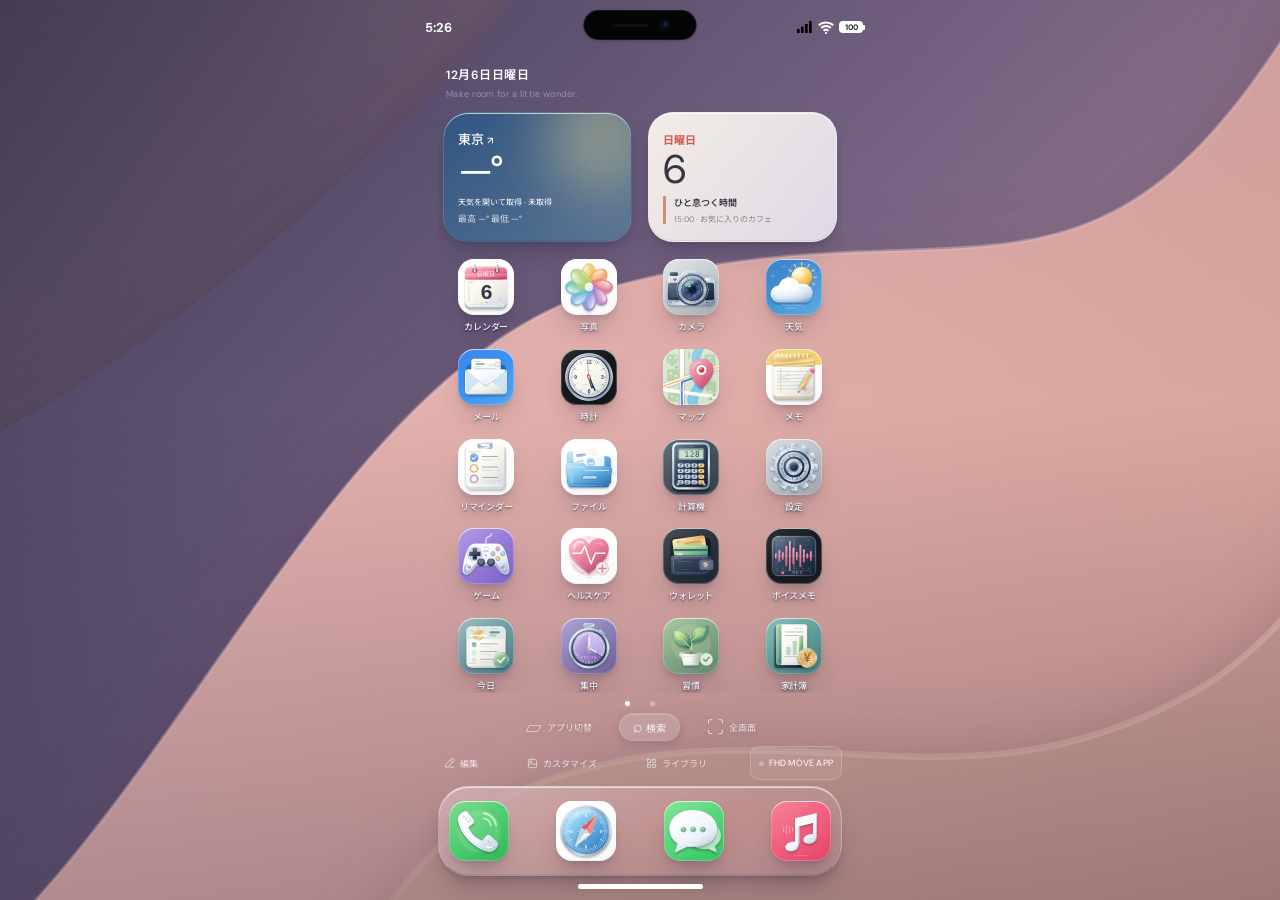
==== commit c657af7f: "feat: メモ・リマインダー・スケッチのStudio UIと操作性を刷新 (#15) * feat(notes): introduce notebook studio views and paper" ====
--- a/index.html
+++ b/index.html
@@ -8,11 +8,11 @@
   <link rel="preconnect" href="https://fonts.googleapis.com"><link rel="preconnect" href="https://fonts.gstatic.com" crossorigin>
   <link href="https://fonts.googleapis.com/css2?family=DM+Sans:wght@400;500;600;700&family=Noto+Sans+JP:wght@400;500;600;700;800&display=swap" rel="stylesheet">
   <link rel="stylesheet" href="css/style.css?v=4.7.1-material-apps">
-  <link rel="stylesheet" href="css/everyday.css?v=4.7.1-material-apps">
+  <link rel="stylesheet" href="css/everyday.css?v=4.7.1-studio-upgrades">
   <link rel="stylesheet" href="css/arcade.css?v=4.7.1-material-apps">
-  <link rel="stylesheet" href="css/productivity.css?v=4.7.1-material-apps">
+  <link rel="stylesheet" href="css/productivity.css?v=4.7.1-studio-upgrades">
   <link rel="stylesheet" href="css/icon-motion.css?v=4.7.1-material-apps">
-  <link rel="stylesheet" href="css/everyday-plus.css?v=4.7.1-material-apps">
+  <link rel="stylesheet" href="css/everyday-plus.css?v=4.7.1-studio-upgrades">
 </head>
 <body>
   <div class="ambient ambient-one"></div><div class="ambient ambient-two"></div>
@@ -35,7 +35,7 @@
     </section>
     <aside class="side-panel"><span class="side-index">01 — THE EXPERIENCE</span><h2>ただ眺める、<br>だけじゃない。</h2><p>記録する。遊ぶ。つながる。</p><div class="feature-list"><div><span class="feature-icon">▦</span><p><strong>30のアプリ。</strong><small>毎日の道具</small></p></div><div><span class="feature-icon">◈</span><p><strong>8つのゲーム。</strong><small>パズルからアーケードまで</small></p></div><div><span class="feature-icon">↗</span><p><strong>端末内に保存。</strong><small>メモ・写真・設定</small></p></div></div><div class="quick-tip"><span>EXPLORER'S TIP</span><p>左上：通知<br>右上：コントロール</p><span class="tip-arrow">↖</span></div></aside>
   </main><footer class="site-footer"><span>A CONCEPT BY AURA STUDIO</span><span>Built for curiosity. Made to feel familiar.</span><button id="about-button">auraについて <span>↗</span></button></footer>
-  <script src="js/core.js?v=4.7.1-material-apps"></script><script src="js/apps.js?v=4.7.1-material-apps"></script><script src="js/media.js?v=4.7.1-material-apps"></script><script src="js/utilities.js?v=4.7.1-material-apps"></script><script src="js/connected.js?v=4.7.1-material-apps"></script><script src="js/handoffs.js?v=4.7.1-material-apps"></script><script src="js/everyday.js?v=4.7.1-material-apps"></script><script src="js/productivity.js?v=4.7.1-material-apps"></script><script src="js/everyday-plus.js?v=4.7.1-material-apps"></script><script src="js/reflections.js?v=4.7.1-material-apps"></script><script src="js/games.js?v=4.7.1-material-apps"></script><script src="js/arcade.js?v=4.7.1-material-apps"></script>
+  <script src="js/core.js?v=4.7.1-material-apps"></script><script src="js/apps.js?v=4.7.1-material-apps"></script><script src="js/media.js?v=4.7.1-material-apps"></script><script src="js/utilities.js?v=4.7.1-material-apps"></script><script src="js/connected.js?v=4.7.1-material-apps"></script><script src="js/handoffs.js?v=4.7.1-material-apps"></script><script src="js/everyday.js?v=4.7.1-studio-upgrades"></script><script src="js/productivity.js?v=4.7.1-studio-upgrades"></script><script src="js/everyday-plus.js?v=4.7.1-studio-upgrades"></script><script src="js/reflections.js?v=4.7.1-material-apps"></script><script src="js/games.js?v=4.7.1-material-apps"></script><script src="js/arcade.js?v=4.7.1-material-apps"></script>
   <script src="js/icon-motion.js?v=4.7.1-material-apps"></script>
 </body>
 </html>
--- a/css/everyday.css
+++ b/css/everyday.css
@@ -29,3 +29,25 @@
 .ev-book-detail{text-align:center;padding:15px 0}.ev-book-detail>.ev-book-cover{height:145px;width:99px;margin:0 auto 24px}.ev-book-detail h1{font-size:25px;line-height:1.5;margin:0;overflow-wrap:anywhere}.ev-book-detail>p{font-size:12px;color:var(--ev-muted)}.ev-rating{display:flex;justify-content:center;gap:8px}.ev-rating button{font-size:24px;min-width:36px;height:42px;color:#ba975b}.ev-book-detail-stats{display:flex;justify-content:space-between;margin-top:12px;font-size:11px;color:var(--ev-muted)}.ev-note-copy{padding:20px;font-size:13px;line-height:1.9;white-space:pre-wrap;overflow-wrap:anywhere}.ev-quote{margin:0 0 12px;padding:18px 20px;border-left:3px solid #b8a483}.ev-quote>p{margin:0;font-size:13px;line-height:1.9;white-space:pre-wrap;overflow-wrap:anywhere}.ev-quote footer{display:flex;justify-content:space-between;align-items:center;margin-top:8px;font-size:10px;color:var(--ev-muted)}.ev-focus-label{display:flex;align-items:center;justify-content:center;gap:10px;margin:5px auto 0;font-size:13px;color:var(--ev-muted);max-width:100%;overflow-wrap:anywhere;padding:10px}.ev-focus-label svg{width:15px;height:15px}.ev-daily-goal{margin-top:25px;font-size:11px;display:grid;grid-template-columns:1fr auto;gap:4px;color:var(--ev-muted)}.ev-daily-goal .ev-progress{grid-column:1/-1}.ev-daily-goal strong{font-weight:500}.ev-task-options{display:flex;flex-direction:column;margin-top:15px;gap:6px}.ev-task-options button{color:inherit;background:#998da514;border-radius:10px;font-size:12px;padding:10px;text-align:left}
 .ev-sketch-modes{display:flex;align-items:center;gap:7px;padding:10px 0;flex-wrap:wrap}.ev-sketch-modes>button{min-width:35px;min-height:38px;border-radius:10px;font-size:21px;color:#847b8d}.ev-sketch-modes>button.selected{background:#dcd0e6;color:#775383}.ev-drawing-tools input[type=color]{width:28px;height:30px;padding:0;border:0;background:transparent;border-radius:50%;overflow:hidden}.ev-menu-sheet{width:min(420px,100%);margin:12px auto;background:var(--paper,#fff);border-radius:22px;padding:14px}.ev-menu-sheet>button{display:flex;align-items:center;gap:15px;width:100%;min-height:54px;padding:14px;border-radius:14px;color:var(--ink,#40384b);font-size:14px;text-align:left}.ev-menu-sheet>button svg{width:22px;height:22px}.ev-menu-sheet>button.ev-danger{color:#b25c71;margin:0}.screen-dark-mode .ev-sketch-modes>button.selected{background:#4d3d56;color:#e3c5eb}.screen-dark-mode .ev-menu-sheet{background:#29252f}
 @media(max-width:360px){.ev-heatmap{padding:12px;gap:5px}.ev-heatmap button{min-height:28px;border-radius:9px}.ev-editor-meta input,.ev-editor-meta select{font-size:11px}.ev-sketch-modes{gap:4px}.ev-sketch-modes>button{min-width:33px}.ev-sketch-footer{gap:4px}.ev-sketch-footer button{padding:10px 6px}}
+
+/* Sketch Studio: compact controls, scrollable paper and legible local-save state. */
+.ev-sketch{--sk-accent:#846478;--sk-tint:#ae849318}
+.sk-hero{padding:24px;border:1px solid var(--ev-border);border-radius:24px;background:linear-gradient(135deg,#eedee4,#eee9dc);color:#57424f;margin-bottom:20px;position:relative;overflow:hidden}
+.sk-hero:after{content:'';position:absolute;width:130px;height:130px;right:-55px;top:-45px;border:20px solid #b5839716;border-radius:50%;pointer-events:none}
+.sk-hero>span{font-size:10px;letter-spacing:3px;font-weight:700;color:#8a6578}.sk-hero h1{font-size:25px;letter-spacing:-1px;line-height:1.5;margin:14px 0 8px}.sk-hero p{font-size:11px;line-height:1.8;margin:0 0 18px}.sk-hero .primary-button{padding:12px 18px;font-size:12px;background:#866778;color:#fff}
+.sk-gallery-tools,.sk-title-row,.sk-meta,.sk-command-bar,.sk-layer-actions,.sk-selection{display:flex;align-items:center;gap:8px;flex-wrap:wrap}.sk-gallery-tools{justify-content:space-between;margin:14px 0 20px}.ev-sketch select{font:inherit;color:inherit;background:var(--ev-surface);border:1px solid var(--ev-border);border-radius:9px;min-height:36px;max-width:100%;font-size:11px;padding:6px}
+.sk-gallery-tools button,.sk-command-bar>button:not(.ev-icon-button),.sk-layer-actions button,.sk-selection button,.ev-sketch-footer button,.sk-title-row button{min-height:40px;padding:8px 10px;border-radius:10px;background:var(--sk-tint);color:inherit;font-size:11px}.ev-sketch button[aria-pressed=true]:not(.ev-swatch){background:#e6d6df;color:#69465d;box-shadow:inset 0 0 0 1px #94708355}.ev-sketch button:disabled{opacity:.35;cursor:not-allowed}.ev-sketch button:focus-visible,.ev-sketch summary:focus-visible{outline:2px solid #99708c;outline-offset:2px}.ev-sketch [hidden]{display:none!important}
+.sk-tile.ev-sketch-tile{padding:0 0 16px;gap:10px;box-shadow:0 5px 20px #67505e0a}.sk-tile canvas{width:100%;height:auto;aspect-ratio:1;display:block;border-bottom:1px solid var(--ev-border)}.sk-tile strong{padding:0 10px;font-size:12px}.sk-tile small{padding:0 8px;line-height:1.6}
+.sk-title-row{flex-wrap:nowrap}.sk-title-row input{min-width:0;flex:1;font-size:20px}.sk-title-row button{font-size:20px;background:transparent}.sk-meta{justify-content:space-between;font-size:10px;color:var(--ev-muted);margin:3px 0 14px}.sk-toolbar{display:flex;gap:6px;overflow-x:auto;scrollbar-width:thin;padding:5px 2px 9px}.sk-toolbar button{flex-shrink:0;min-height:40px;padding:9px 12px;border:1px solid var(--ev-border);border-radius:11px;color:inherit;background:var(--ev-surface);font-size:12px}
+.sk-palette.ev-drawing-tools{gap:9px;margin:12px 0}.sk-palette .ev-swatch{width:27px;height:27px;flex-shrink:0}.sk-settings{display:grid;grid-template-columns:1fr 1fr;gap:16px;margin:14px 0}.sk-settings label{display:flex;flex-wrap:wrap;justify-content:space-between;gap:7px;font-size:11px;color:var(--ev-muted)}.sk-settings input[type=range]{width:100%;min-width:0;accent-color:#99758a}.sk-settings output{font-variant-numeric:tabular-nums;color:var(--sk-accent)}
+.sk-options{border:1px solid var(--ev-border);border-radius:13px;background:var(--ev-surface);margin:10px 0;overflow:hidden}.sk-options summary{padding:13px 12px;font-size:12px;cursor:pointer}.sk-options summary span{float:right;color:var(--ev-muted);font-size:10px}.sk-checks{display:grid;grid-template-columns:1fr 1fr;gap:4px 8px;padding:0 10px 12px}.sk-checks label{display:flex;align-items:center;gap:6px;font-size:10px;min-height:36px}.sk-checks input{accent-color:#99758a}.sk-command-bar{justify-content:space-between;margin:8px 0;gap:3px}.sk-command-bar label{display:flex;gap:5px;align-items:center;font-size:10px}.sk-command-bar .ev-icon-button{min-width:34px}.sk-command-bar svg{width:18px;height:18px}
+.sk-viewport{width:100%;max-height:58vh;overflow:auto;padding:12px;border-radius:16px;background:repeating-conic-gradient(#b9acb516 0 25%,#b9acb528 0 50%) 0/16px 16px;overscroll-behavior:contain;border:1px solid var(--ev-border);scrollbar-width:thin}.sk-viewport #ev-canvas{border-radius:2px;border:0;box-shadow:0 5px 16px #42303b18;outline-offset:2px;cursor:crosshair;max-width:none}.sk-viewport #sk-canvas-size{flex-shrink:0;min-width:100%}.sk-selection{font-size:10px;color:var(--ev-muted);min-height:40px;line-height:1.6;margin:7px 0}.sk-selection>span{flex:1}.sk-selection button{min-height:34px}.ev-sketch-footer{gap:8px;flex-wrap:wrap;line-height:1.6}.ev-sketch-footer>span{flex:1;min-width:120px}.sk-layer{display:flex;align-items:center;gap:3px;border-top:1px solid var(--ev-border);padding:4px 8px;font-size:10px}.sk-layer.active{background:var(--sk-tint)}.sk-layer>button{min-height:40px;padding:8px 6px;border-radius:8px;color:inherit;font-size:10px;flex-shrink:0}.sk-layer>button:first-child{flex:1;min-width:0;text-align:left;overflow-wrap:anywhere}.sk-layer .ev-icon-button{min-width:28px}.sk-layer svg{width:17px;height:17px}.sk-layer-actions{padding:12px;gap:6px}.sk-help p,.ev-menu-sheet:has(#sk-import) p{font-size:12px;line-height:1.9;color:var(--ev-muted,#777681)}.sk-help h3{font-size:14px}.ev-menu-sheet #sk-import{max-width:100%;font-size:12px;padding:12px 0}
+.screen-dark-mode .ev-sketch{--sk-accent:#dcc0cf;--sk-tint:#bd90ae1b}.screen-dark-mode .sk-hero{background:linear-gradient(135deg,#44313e,#35343a);color:#eedee7}.screen-dark-mode .sk-hero>span{color:#d2a7bd}.screen-dark-mode .ev-sketch button[aria-pressed=true]:not(.ev-swatch){background:#533f50;color:#efd4e5}.screen-dark-mode .sk-help p{color:#c4b9c6}
+@media(max-width:360px){.sk-hero{padding:19px}.sk-hero h1{font-size:23px}.sk-palette.ev-drawing-tools{gap:8px}.sk-palette .ev-swatch{width:25px;height:25px}.sk-viewport{padding:8px}.sk-settings{gap:12px}.sk-gallery-tools{gap:5px}.sk-gallery-tools button{padding-inline:8px}}
+@media(max-height:500px){.sk-viewport{max-height:70vh}}
+
+/* Canvas navigation and reversible object transforms. */
+.sk-focused .sk-title-row,.sk-focused .sk-meta,.sk-focused .sk-palette,.sk-focused .sk-settings,.sk-focused .sk-options{display:none}
+.sk-focused .sk-viewport{max-height:68vh}.sk-focused .sk-command-bar{position:sticky;top:0;z-index:2;background:var(--app-bg,#f8f7fa);padding:6px 0}
+.sk-viewport #ev-canvas[data-tool=pan]{cursor:grab}.sk-viewport #ev-canvas[data-tool=pan]:active{cursor:grabbing}.sk-viewport #ev-canvas[data-tool=select]{cursor:move}
+.sk-selection>span{flex-basis:100%}.sk-selection button{font-size:10px;min-height:38px}
--- a/css/productivity.css
+++ b/css/productivity.css
@@ -42,3 +42,121 @@
 .st-touch{position:absolute;z-index:160;width:26px;height:26px;margin:-13px 0 0 -13px;border:2px solid #ae70df;background:#b899d938;border-radius:50%;pointer-events:none}
 #st-offline-warning{position:absolute;bottom:34px;left:12px;z-index:150;max-width:70%;padding:10px 12px;border-radius:12px;background:#713d28;color:#fff;font-size:10px;box-shadow:0 4px 18px #0003}
 @media(max-width:360px){.st-settings{padding-inline:16px}.st-toggle{padding:14px;gap:10px}.st-title{font-size:26px}.st-dev-intro{padding:20px}.st-diagnostics{padding:16px;font-size:10px}}
+
+/* Notes Studio: tactile paper, a cloth-bound notebook, and quiet editorial type.
+   All presentation is scoped to notes; the shared productivity apps are unchanged. */
+.memo-studio{--memo-ink:#343e38;--memo-muted:#6e776e;--memo-accent:#376754;--memo-line:#57695126;--memo-surface:#fffdf8;--memo-rule:#8b977726;max-width:740px;color:var(--memo-ink);background:radial-gradient(ellipse at 100% 0,#e5ecdf80,transparent 48%),#f7f6f0;padding:16px 20px 50px}
+.memo-studio svg{flex-shrink:0}
+.memo-studio :is(button,select,input,textarea):focus-visible{outline:2px solid var(--memo-accent);outline-offset:3px}
+.memo-hero{position:relative;isolation:isolate;padding:24px 21px 0;border-radius:24px;background:radial-gradient(ellipse at 85% 30%,#e0e9d7,transparent 70%),linear-gradient(125deg,#f0eee3,#e9eddf);border:1px solid #dce1cf;box-shadow:inset 0 1px 0 #fff,0 8px 22px #384c3210;overflow:hidden}
+.memo-hero-copy{position:relative;z-index:2;width:68%;padding-bottom:21px}
+.memo-eyebrow{font:600 8px/1.5 'DM Sans',sans-serif;letter-spacing:1.6px;color:var(--memo-accent)}
+.memo-hero h1{font-size:26px;line-height:1.5;letter-spacing:1px;font-weight:600;margin:13px 0 8px;color:#344b3d}
+.memo-hero p{font-size:10px;line-height:1.9;color:#64705e;margin:0 0 17px}
+.memo-compose{display:inline-flex;justify-content:center;align-items:center;gap:9px;min-height:42px;padding:10px 16px;background:#376754;color:#fffdf5;border:1px solid #315e4c;border-radius:12px;box-shadow:0 3px 6px #2c4b3220,inset 0 1px 0 #ffffff20;font-size:12px;font-weight:600;transition:transform .2s,box-shadow .2s}
+.memo-compose svg{width:16px;height:16px}
+.memo-hero-foot{position:relative;z-index:2;display:flex;align-items:center;gap:12px;min-height:40px;border-top:1px solid #57695126;color:#62725d;font-size:8px;letter-spacing:.7px}
+.memo-hero-foot svg{width:10px;height:10px;margin-left:auto;margin-right:-8px}.memo-hero-foot>span:last-child{letter-spacing:0;font-size:8px}
+.memo-art{position:absolute;right:-8px;top:17px;width:142px;height:204px;pointer-events:none;z-index:1}
+.memo-art-orbit{position:absolute;width:166px;height:166px;border:1px solid #7c97742c;border-radius:50%;left:0;top:15px;box-shadow:0 0 0 15px #a7bb9020,0 0 0 35px #a7bb9010}
+.memo-book{position:absolute;top:27px;left:17px;width:96px;height:135px;transform:rotate(15deg);border-radius:4px 12px 12px 4px;background:repeating-linear-gradient(0deg,#ffffff04 0 1px,transparent 1px 3px),repeating-linear-gradient(90deg,#00000006 0 1px,transparent 1px 3px),linear-gradient(100deg,#3d6552,#719276 16%,#63856a 80%,#456951);border:1px solid #466650;box-shadow:3px 5px 0 -1px #f6f0dd,4px 6px 0 0 #a8b396,6px 9px 0 -1px #eee9d8,7px 10px 0 0 #708669,13px 23px 22px #304b393b,inset 4px 0 5px #25423366,inset 7px 0 0 #b5caa828}
+.memo-book:before{content:'';position:absolute;left:12px;top:0;bottom:0;border-left:1px solid #2c49304d;border-right:1px solid #c1d0b638}
+.memo-book>span{position:absolute;top:32px;left:22px;right:13px;text-align:center;color:#ede5bf;font-family:Georgia,serif;font-size:25px;font-style:italic;text-shadow:0 1px 1px #24452d}
+.memo-book>span>span{display:block;margin-top:10px;padding-top:10px;border-top:1px solid #c7d0a973;font:7px 'DM Sans',sans-serif;letter-spacing:2px}
+.memo-book>i{position:absolute;right:10px;top:-1px;bottom:-3px;width:5px;background:linear-gradient(90deg,#304d3c,#658267,#304d3c);box-shadow:1px 0 2px #16291844}
+.memo-book:after{content:'';position:absolute;bottom:-16px;left:22px;height:15px;width:8px;background:#be945b;clip-path:polygon(0 0,100% 0,100% 100%,50% 75%,0 100%)}
+.memo-pencil{position:absolute;top:58px;left:5px;width:7px;height:128px;transform:rotate(-17deg);border-radius:2px;background:linear-gradient(90deg,#966d34,#dfbf7b 45%,#b49050 70%,#e7cb91);box-shadow:5px 7px 6px #314f3433}
+.memo-pencil:before{content:'';position:absolute;top:-8px;width:7px;height:12px;border-radius:3px 3px 0 0;background:linear-gradient(#46564d 60%,#c6b98b 60%)}
+.memo-pencil:after{content:'';position:absolute;bottom:-15px;width:7px;height:15px;background:linear-gradient(#d9c7a0 65%,#39443c 65%);clip-path:polygon(0 0,100% 0,50% 100%)}
+.memo-quickstart{display:flex;align-items:center;gap:8px;flex-wrap:wrap;margin:19px 0 20px;font-size:9px;color:var(--memo-muted)}
+.memo-quickstart>span{width:100%;letter-spacing:.7px;font-size:9px}
+.memo-quickstart button{display:flex;align-items:center;gap:7px;border:1px solid var(--memo-line);background:var(--memo-surface);padding:9px 13px;min-height:40px;border-radius:12px;color:var(--memo-ink);font-size:10px}
+.memo-quickstart svg{width:14px;height:14px;color:var(--memo-accent)}
+.memo-studio .search-field{background:var(--memo-surface);border:1px solid var(--memo-line);box-shadow:0 2px 5px #34463704;border-radius:13px;min-height:45px;margin-bottom:19px;color:var(--memo-muted)}
+.memo-studio .search-field:focus-within{border-color:var(--memo-accent);box-shadow:0 0 0 2px var(--memo-line)}
+.memo-studio .search-field input{color:var(--memo-ink);font-size:12px}.memo-studio .search-field input::placeholder{color:var(--memo-muted)}
+.memo-collection-bar{display:flex;align-items:center;gap:2px;margin-bottom:9px}
+.memo-filters{display:flex;align-items:center;gap:5px;flex:1;min-width:0}
+.memo-filters button{display:flex;align-items:center;justify-content:center;gap:5px;border-radius:10px;padding:8px 10px;min-height:40px;font-size:11px;color:var(--memo-muted);white-space:nowrap}
+.memo-filters button[aria-pressed=true]{background:var(--memo-accent);color:var(--memo-surface)}
+.memo-filters button>span{font-size:9px;opacity:.8;font-variant-numeric:tabular-nums}
+.memo-filters svg{width:12px;height:12px}
+.memo-collection-bar>.pd-icon{color:var(--memo-muted);min-width:34px;min-height:40px}.memo-collection-bar>.pd-icon svg{width:17px;height:17px}
+.memo-folder-bar{margin:0 0 14px}.memo-folder-bar>select{border-radius:10px;background:transparent;border-color:var(--memo-line);color:var(--memo-muted);font-size:11px;font-weight:400;padding:9px 10px;min-height:40px}.memo-folder-bar option{background:var(--memo-surface);color:var(--memo-ink)}
+.memo-studio .notes-toolbar{gap:8px;margin-bottom:14px;color:var(--memo-muted);font-size:10px}
+.memo-studio #notes-count{flex:1;white-space:nowrap}
+.memo-studio .notes-toolbar select{font-size:10px;max-width:100px;min-height:36px;padding:5px 6px;background:transparent;border:0;color:var(--memo-muted)}
+.memo-studio .notes-toolbar option{background:var(--memo-surface);color:var(--memo-ink)}
+.memo-layout{display:flex;gap:2px;border:1px solid var(--memo-line);border-radius:10px;padding:3px;background:var(--memo-surface)}
+.memo-layout button{width:32px;height:32px;border-radius:7px;color:var(--memo-muted);display:grid;place-items:center}.memo-layout svg{width:15px;height:15px}.memo-layout button[aria-pressed=true]{background:var(--memo-line);color:var(--memo-accent)}
+.memo-studio .notes-grid{grid-template-columns:repeat(2,minmax(0,1fr));gap:14px;align-items:stretch}
+.memo-studio [data-tone]{--memo-tint:#f4eddc;--memo-tone:#8a6d39;--memo-edge:#cbb58a}
+.memo-studio [data-tone=sage]{--memo-tint:#e8efdf;--memo-tone:#587144;--memo-edge:#a4b896}
+.memo-studio [data-tone=rose]{--memo-tint:#f5e6e1;--memo-tone:#956256;--memo-edge:#cea99f}
+.memo-studio [data-tone=lavender]{--memo-tint:#eeebf6;--memo-tone:#796493;--memo-edge:#b6a8cb}
+.memo-studio .memo-card{position:relative;min-width:0;min-height:228px;padding:15px 14px 11px;border:1px solid var(--memo-edge);border-top:1px solid var(--memo-edge);border-radius:5px 18px 18px 5px;background:linear-gradient(100deg,#ffffff00 5px,#ffffff66 6px,#ffffff00 10px),linear-gradient(155deg,var(--memo-surface),var(--memo-tint));box-shadow:0 3px 0 -1px var(--memo-surface),0 4px 0 -1px var(--memo-edge),0 8px 14px #343e3809;transition:transform .22s,box-shadow .22s;color:var(--memo-ink);overflow:hidden}
+.memo-card:before{content:'';position:absolute;left:0;top:0;bottom:0;width:4px;background:var(--memo-edge);opacity:.45}
+.memo-card:after{content:'';position:absolute;right:0;top:0;width:20px;height:20px;background:linear-gradient(45deg,#ffffff00 48%,var(--memo-edge) 49%,var(--memo-surface) 55%);opacity:.5;pointer-events:none}
+.memo-card-top{display:flex;align-items:center;justify-content:space-between;gap:4px;margin:0 0 14px;color:var(--memo-tone);min-height:17px}
+.memo-card-kind{display:flex;align-items:center;gap:5px;font:600 7px 'DM Sans',sans-serif;letter-spacing:1px}
+.memo-card-kind svg{width:13px;height:13px}.memo-card .note-pin-label{margin:0;color:var(--memo-tone)}.memo-card .note-pin-label>span{position:absolute;clip-path:inset(50%);width:1px;height:1px;overflow:hidden}.memo-card .note-pin-label svg{width:13px;height:13px}
+.memo-studio .memo-card h3{font-size:14px;font-weight:600;line-height:1.65;letter-spacing:.1px;margin:0 0 9px;color:var(--memo-ink);overflow-wrap:anywhere;display:-webkit-box;-webkit-line-clamp:2;-webkit-box-orient:vertical;overflow:hidden}
+.memo-studio .memo-card .memo-excerpt{font-size:11px;line-height:1.9;color:var(--memo-muted);margin:0 0 15px;white-space:pre-line;overflow-wrap:anywhere;-webkit-line-clamp:4;min-height:42px}
+.memo-progress{display:flex;flex-direction:column;gap:6px;margin:0 0 12px;color:var(--memo-tone);font-size:9px}
+.memo-progress-track{height:3px;background:var(--memo-line);border-radius:3px;overflow:hidden}.memo-progress-track i{height:100%;display:block;background:var(--memo-tone);border-radius:3px}
+.memo-card .pd-tags{display:flex;gap:4px;margin:0 0 11px;color:var(--memo-tone);font-size:8px;overflow:hidden;min-height:19px;white-space:nowrap}
+.memo-card .pd-tags>span{overflow:hidden;text-overflow:ellipsis;background:var(--memo-tint);border:1px solid var(--memo-line);padding:2px 5px;border-radius:5px;max-width:100%}
+.memo-card-bottom{display:flex;align-items:center;gap:6px;margin-top:auto;padding-top:10px;border-top:1px solid var(--memo-line);color:var(--memo-muted);font-size:9px;min-width:0}.memo-card-bottom time{white-space:nowrap;flex-shrink:0}.memo-card-bottom>span{overflow:hidden;white-space:nowrap;text-overflow:ellipsis;margin-left:auto;max-width:50%}.memo-card-bottom svg{width:11px;height:11px;color:var(--memo-tone)}
+.memo-studio .notes-grid[data-layout=list]{grid-template-columns:minmax(0,1fr);gap:12px}
+.notes-grid[data-layout=list] .memo-card{min-height:0;padding:14px 17px;display:grid;grid-template-columns:minmax(0,1fr) auto;gap:6px 14px;border-radius:5px 15px 15px 5px}
+.notes-grid[data-layout=list] .memo-card-top{grid-column:1/-1;margin:0 0 2px}.notes-grid[data-layout=list] .memo-card h3{grid-column:1/-1;margin:0;-webkit-line-clamp:1}
+.memo-studio .notes-grid[data-layout=list] .memo-excerpt{grid-column:1/-1;-webkit-line-clamp:2;min-height:0;margin:0 0 5px}
+.notes-grid[data-layout=list] .memo-progress{grid-column:1/-1;max-width:210px;width:100%;margin:0 0 4px}.notes-grid[data-layout=list] .pd-tags{grid-column:1/-1;margin:0 0 4px}.notes-grid[data-layout=list] .memo-card-bottom{grid-column:1/-1;padding-top:8px}
+.memo-library-foot{margin:28px 0 0;text-align:center;font-size:9px;letter-spacing:.6px;color:var(--memo-muted)}
+.memo-empty{grid-column:1/-1;text-align:center;padding:12px 6px 26px}.memo-empty .memo-art{position:relative;top:0;right:auto;margin:0 auto;height:198px;transform:scale(.8)}.memo-empty h2{font-size:19px;font-weight:500;margin:4px 0 10px}.memo-empty p{font-size:11px;line-height:1.9;color:var(--memo-muted);margin:0 0 20px}.memo-empty .memo-compose{font-size:11px}
+.memo-editor .pd-editor-top{margin:0 0 7px;font-size:10px;color:var(--memo-muted)}
+.memo-editor #note-save-status{display:flex;align-items:center;gap:6px;margin:0;color:var(--memo-accent);font-size:10px}.memo-editor #note-save-status:before{content:'';width:5px;height:5px;border-radius:50%;background:currentColor;box-shadow:0 0 0 3px var(--memo-line)}.memo-editor #note-save-status[data-state=error]{color:#ac4436}
+.memo-editor .note-editor-tools{border:0;margin:0 0 13px;min-height:44px}
+.memo-editor .note-pin-button{color:var(--memo-muted);font-size:11px;min-height:40px}.memo-editor .note-pin-button[aria-pressed=true]{color:var(--memo-accent);background:var(--memo-line)}
+.memo-organize{max-width:60%;color:var(--memo-muted);min-width:0;min-height:40px;gap:6px}.memo-organize>span{overflow:hidden;text-overflow:ellipsis;white-space:nowrap}.memo-organize svg{width:14px;height:14px}
+.memo-paper{position:relative;background:linear-gradient(90deg,transparent 13px,var(--memo-rule) 13px,var(--memo-rule) 14px,transparent 14px),var(--memo-surface);border:1px solid var(--memo-edge);border-radius:5px 18px 18px 5px;padding:22px 18px 15px 26px;box-shadow:0 4px 0 -1px var(--memo-surface),0 5px 0 -1px var(--memo-edge),0 12px 26px #3345340b;min-height:450px}
+.memo-paper:before{content:'';position:absolute;top:23px;right:19px;width:8px;height:28px;background:var(--memo-edge);clip-path:polygon(0 0,100% 0,100% 100%,50% 80%,0 100%);opacity:.85}
+.memo-paper-heading{display:flex;align-items:center;justify-content:space-between;gap:10px;padding-right:19px;color:var(--memo-muted);font-size:9px}.memo-paper-heading .memo-eyebrow{font-size:7px;letter-spacing:1px;color:var(--memo-tone);max-width:70%}.memo-paper-heading>span:last-child{white-space:nowrap}
+.memo-studio .note-title-input{width:100%;font-size:24px;font-weight:600;line-height:1.6;color:var(--memo-ink);margin:17px 0 9px;padding:0;background:transparent;border:0;min-height:42px;letter-spacing:.2px}.memo-studio .note-title-input::placeholder{color:var(--memo-muted);opacity:.7}
+.memo-editor .pd-format-bar{gap:4px;padding:10px 0;margin:0;border-top:1px solid var(--memo-line);border-bottom:1px solid var(--memo-line);flex-wrap:wrap}
+.memo-editor .pd-format-bar>button{color:var(--memo-muted);background:transparent;min-height:36px;min-width:32px;font-size:15px;border-radius:8px}.memo-editor .pd-format-bar>button:last-child{display:flex;gap:5px;font-size:10px;padding:7px 9px;background:var(--memo-tint);color:var(--memo-tone)}.memo-editor .pd-format-bar>button.selected{box-shadow:inset 0 0 0 1px var(--memo-edge)}.memo-editor .pd-format-bar svg{width:15px;height:15px}
+.memo-studio .pd-note-body{display:block;width:100%;min-height:42vh!important;height:340px;line-height:32px!important;font-size:14px;padding:0!important;margin:12px 0 0;background:repeating-linear-gradient(transparent 0 31px,var(--memo-rule) 31px 32px);color:var(--memo-ink);border:0;border-radius:0;outline-offset:4px;resize:vertical}.memo-studio .pd-note-body::placeholder{color:var(--memo-muted);font-size:12px}
+.memo-editor .pd-markdown{min-height:340px;padding:13px 0;line-height:2;color:var(--memo-ink);font-size:14px}.memo-editor .pd-markdown h3{color:var(--memo-ink);font-size:17px}.memo-editor .pd-checkline{color:var(--memo-ink);padding:9px 0;min-height:44px;gap:9px;line-height:1.8}.memo-editor .pd-checkline>span{border-color:var(--memo-edge);flex-shrink:0}.memo-editor .pd-checkline.done{color:var(--memo-muted)}.memo-editor .pd-checkline.done>span{background:var(--memo-accent);color:var(--memo-surface);border-color:var(--memo-accent)}
+.memo-paper-foot{display:flex;align-items:center;justify-content:center;gap:5px;border-top:1px solid var(--memo-line);padding-top:14px;margin-top:18px;font-size:8px;color:var(--memo-muted);letter-spacing:.5px}.memo-paper-foot svg{width:10px;height:10px}
+.screen-dark-mode .memo-studio{--memo-ink:#e7e9de;--memo-muted:#adb6a9;--memo-accent:#aec8a6;--memo-line:#b8c7af28;--memo-surface:#272f2b;--memo-rule:#b9c5ac1f;background:radial-gradient(ellipse at 100% 0,#34453855,transparent 50%),#202723;color:var(--memo-ink)}
+.screen-dark-mode .memo-hero{background:radial-gradient(ellipse at 90% 30%,#3a5140,transparent 70%),linear-gradient(125deg,#303b30,#28382c);border-color:#4b5c43;box-shadow:inset 0 1px 0 #ffffff0c,0 8px 22px #0002}.screen-dark-mode .memo-hero h1{color:#e1e8d5}.screen-dark-mode .memo-hero p,.screen-dark-mode .memo-hero-foot{color:#b1bea5}.screen-dark-mode .memo-hero-foot{border-color:#b8c7af28}
+.screen-dark-mode .memo-compose{background:#b4c9a5;color:#233e2e;border-color:#bdceb1;box-shadow:0 3px 9px #0002}.screen-dark-mode .memo-studio [data-tone]{--memo-tint:#3a3628;--memo-tone:#d3bd86;--memo-edge:#706444}.screen-dark-mode .memo-studio [data-tone=sage]{--memo-tint:#303d2e;--memo-tone:#b5cb9d;--memo-edge:#5a7250}.screen-dark-mode .memo-studio [data-tone=rose]{--memo-tint:#42302e;--memo-tone:#d4aea1;--memo-edge:#7a5a51}.screen-dark-mode .memo-studio [data-tone=lavender]{--memo-tint:#353141;--memo-tone:#c3b0dc;--memo-edge:#655975}
+.screen-dark-mode .memo-studio .memo-card{background:linear-gradient(100deg,#ffffff00 5px,#ffffff09 6px,#ffffff00 10px),linear-gradient(155deg,var(--memo-surface),var(--memo-tint))}.screen-dark-mode .memo-editor .note-title-input{color:var(--memo-ink)}.screen-dark-mode .memo-editor #note-save-status[data-state=error]{color:#f0a899}
+@media(hover:hover){.memo-card:hover{transform:translateY(-3px);box-shadow:0 3px 0 -1px var(--memo-surface),0 4px 0 -1px var(--memo-edge),0 12px 20px #34463719}.memo-compose:hover{transform:translateY(-2px);box-shadow:0 6px 13px #2c4b322b}.memo-studio :is(.memo-quickstart button,.pd-format-bar>button,.memo-collection-bar>.pd-icon):hover{background:var(--memo-line)}}
+.memo-card:active,.memo-compose:active{transform:translateY(1px)}
+@media(min-width:600px){.memo-studio{padding:25px 30px 55px}.memo-hero{padding:29px 28px 0}.memo-hero h1{font-size:32px}.memo-hero p{font-size:12px}.memo-hero>.memo-art{right:35px;top:24px;transform:scale(1.13)}.memo-quickstart>span{width:auto;margin-right:auto}.memo-studio .notes-grid{grid-template-columns:repeat(3,minmax(0,1fr))}.memo-paper{padding:30px 30px 22px 40px}.memo-studio .note-title-input{font-size:30px}}
+@media(max-width:360px){.memo-studio{padding-inline:14px}.memo-hero{padding:20px 16px 0}.memo-hero h1{font-size:23px}.memo-hero p{font-size:9px}.memo-hero>.memo-art{right:-22px;transform:scale(.86);transform-origin:50% 35%}.memo-hero-foot{gap:9px;font-size:7px}.memo-hero-foot>span:last-child{font-size:7px}.memo-hero-foot svg{margin-right:-6px}.memo-filters button{font-size:10px;padding-inline:8px}.memo-studio .notes-grid{gap:11px}.memo-studio .memo-card{padding:13px 11px 10px;min-height:214px}.memo-studio .memo-card h3{font-size:13px}.memo-studio .memo-excerpt{font-size:10px}.memo-card-bottom{font-size:8px;gap:4px}.memo-paper{padding:20px 14px 15px 23px}.memo-paper-heading .memo-eyebrow{max-width:65%}.memo-editor .pd-format-bar>button{min-width:30px}.memo-editor .pd-format-bar{gap:2px}}
+#phone-screen[data-text-size=largest] .memo-studio .notes-grid{grid-template-columns:minmax(0,1fr)}
+#phone-screen:not([data-text-size=standard]) .memo-card .memo-excerpt{font-size:var(--st-body)}
+#phone-screen[data-high-contrast=true] .memo-studio{--memo-muted:#3b493c;--memo-line:#57695166;--memo-rule:#8b977755}
+#phone-screen.screen-dark-mode[data-high-contrast=true] .memo-studio{--memo-muted:#dde7d7;--memo-line:#b8c7af66;--memo-rule:#b9c5ac44}
+#phone-screen[data-reduce-motion=true] .memo-studio *{transition:none!important;animation:none!important}
+@media(prefers-reduced-motion:reduce){.memo-studio *{transition:none!important;animation:none!important}}
+
+/* Personal stationery. All options keep the actual textarea mounted. */
+.memo-workspace-bar{display:flex;align-items:center;justify-content:space-between;gap:12px;margin:0 0 12px;color:var(--memo-muted)}
+.memo-workspace-bar>span{font:600 8px 'DM Sans',sans-serif;letter-spacing:2px}.memo-workspace-bar button{display:flex;align-items:center;gap:6px;min-height:40px;padding:8px 12px;border-radius:20px;border:1px solid var(--memo-line);background:var(--memo-surface);color:var(--memo-accent);font-size:11px}.memo-workspace-bar svg{width:14px;height:14px}.memo-workspace-bar button[aria-pressed=true]{background:var(--memo-accent);color:var(--memo-surface)}
+.memo-style-panel{margin:0 0 18px;border:1px solid var(--memo-line);border-radius:15px;background:var(--memo-surface);overflow:hidden}
+.memo-style-panel summary{display:flex;align-items:center;gap:8px;cursor:pointer;list-style:none;min-height:45px;padding:10px 13px;color:var(--memo-ink);font-size:11px}.memo-style-panel summary::-webkit-details-marker{display:none}.memo-style-panel summary:after{content:'+';font-size:18px;color:var(--memo-muted)}.memo-style-panel[open] summary:after{content:'−'}.memo-style-panel summary svg{width:15px;height:15px;color:var(--memo-accent)}.memo-style-panel summary>span{margin-left:auto;color:var(--memo-muted);font-size:9px}.memo-style-panel summary:focus-visible{outline:2px solid var(--memo-accent);outline-offset:-3px}
+.memo-style-options{padding:6px 13px 16px;display:grid;gap:15px}.memo-option-label{display:block;font:600 8px 'DM Sans',sans-serif;color:var(--memo-muted);letter-spacing:1.8px;margin:0 0 8px}.memo-swatches{display:flex;gap:5px;justify-content:space-between}.memo-swatch{flex:1;min-width:0;display:flex;flex-direction:column;align-items:center;gap:7px;padding:5px 0;color:var(--memo-muted);font-size:9px}.memo-swatch i{display:grid;place-items:center;width:29px;height:29px;border-radius:50%;font-style:normal;background:var(--memo-tint);border:1px solid var(--memo-edge);color:transparent;box-shadow:inset 0 2px 3px #fff5,0 2px 3px #25372909}.memo-swatch[data-id=auto] i{color:var(--memo-tone);font:11px Georgia,serif}.memo-swatch[aria-pressed=true]{color:var(--memo-ink);font-weight:600}.memo-swatch[aria-pressed=true] i{outline:2px solid var(--memo-tone);outline-offset:3px;color:var(--memo-tone)}
+.memo-style-segments{display:flex;gap:7px}.memo-style-segments button{flex:1;display:flex;align-items:center;justify-content:center;gap:7px;min-height:41px;padding:8px;border:1px solid var(--memo-line);border-radius:9px;color:var(--memo-muted);font-size:11px}.memo-style-segments button[aria-pressed=true]{background:var(--memo-line);border-color:var(--memo-accent);color:var(--memo-accent)}.memo-style-segments [data-id=serif]{font-family:'Noto Serif JP','Yu Mincho','Hiragino Mincho ProN',serif}
+.memo-paper-sample{width:18px;height:22px;border:1px solid var(--memo-line);border-radius:2px;background-color:var(--memo-surface)}.memo-paper-sample[data-paper=ruled]{background-image:repeating-linear-gradient(transparent 0 5px,var(--memo-rule) 5px 6px)}.memo-paper-sample[data-paper=dots]{background-image:radial-gradient(var(--memo-muted) .7px,transparent .8px);background-size:5px 5px}
+.memo-paper[data-paper=dots] .pd-note-body{background:radial-gradient(var(--memo-muted) .6px,transparent .8px) 0 0/16px 16px}.memo-paper[data-paper=plain] .pd-note-body{background:none}.memo-paper[data-font=serif] :is(.note-title-input,.pd-note-body,.pd-markdown),.memo-card[data-font=serif] :is(h3,.memo-excerpt){font-family:'Noto Serif JP','Yu Mincho','Hiragino Mincho ProN',serif}
+.memo-editor .memo-paper{background-color:var(--memo-surface);border-top:3px solid var(--memo-edge)}.memo-paper:after{content:'';position:absolute;top:0;left:14px;right:14px;height:7px;background:linear-gradient(180deg,var(--memo-tint),transparent);pointer-events:none}
+.memo-editor[data-focus=true]>.note-editor-tools,.memo-editor[data-focus=true]>.memo-style-panel{display:none}.memo-editor[data-focus=true] .memo-paper-heading{display:none}.memo-editor[data-focus=true] .memo-paper{padding-top:12px}.memo-editor[data-focus=true] .pd-note-body{min-height:55vh!important}.memo-editor[data-focus=true] .memo-workspace-bar{position:sticky;top:0;background:var(--memo-surface);padding:7px 10px;border:1px solid var(--memo-line);border-radius:13px;z-index:3}
+.memo-editor .pd-editor-top{flex-wrap:wrap;gap:8px}.memo-editor #note-length{margin-left:auto}.memo-editor #memo-save-retry{font-size:10px;color:var(--memo-accent);border:1px solid var(--memo-line);border-radius:8px;padding:7px 10px;min-height:36px}.memo-save-warning{padding:12px 14px;border:1px solid #c58e64;border-radius:12px;background:#f5e9d6;color:#754b2e;font-size:11px;line-height:1.9;margin:8px 0 14px}.screen-dark-mode .memo-save-warning{background:#433326;color:#e6c5a0;border-color:#886549}.memo-save-warning[hidden],#memo-save-retry[hidden]{display:none!important}
+.memo-studio .memo-layout button{min-height:38px;min-width:36px}.memo-studio .pd-format-bar>button{min-height:40px}.memo-studio .memo-card[data-paper=dots]:after{width:26px;height:32px;background:radial-gradient(var(--memo-tone) .7px,transparent 1px) 0 0/6px 6px;opacity:.25;top:5px;right:5px}.memo-studio .memo-card[data-paper=plain]:after{display:none}
+#phone-screen[data-bold-text=true] .memo-card :is(h3,.memo-excerpt){font-weight:700}
+#phone-screen[data-reduce-motion=true] .memo-studio :is(.memo-card,.memo-compose):is(:hover,:active){transform:none}
+@media(prefers-reduced-motion:reduce){.memo-studio :is(.memo-card,.memo-compose):is(:hover,:active){transform:none}}
+@media(min-width:600px){.memo-style-options{grid-template-columns:1.4fr 1fr;gap:17px}.memo-style-options>div:first-child{grid-column:1/-1}.memo-swatches{justify-content:flex-start;gap:16px}.memo-swatch{flex:0 1 70px}.memo-editor[data-focus=true]{max-width:820px}}
--- a/css/everyday-plus.css
+++ b/css/everyday-plus.css
@@ -269,3 +269,62 @@
 @media(prefers-reduced-motion:reduce){#app-screen .scene-art{animation:none;transform:none}#app-screen .calc-key:active{transform:none}}
 @media(forced-colors:active){#app-screen .scene-art{display:none}#app-screen .ev-card,#app-screen .illustrated-hero,#app-screen .calc-key{border:1px solid CanvasText}#app-screen .ev-focus-ring{border:3px solid Highlight}}
 
+
+/* Reminder studio — sage ink, warm paper, and quiet, tactile controls. */
+#app-screen[data-visual-app=reminders]{--visual-accent:#426c5b;--visual-soft:#e0eadf;--visual-tint:#f4f5ef;--visual-surface:#fffefa;--visual-line:#496a571c;--visual-muted:#667265;--rm-ink:#293e33;--rm-late:#a84739;--rm-gold:#946b20}
+#app-screen .ev-reminders{color:var(--rm-ink);padding-top:14px;padding-bottom:50px}
+.ev-reminders .rm-sr{position:absolute;width:1px;height:1px;overflow:hidden;clip-path:inset(50%);white-space:nowrap}
+.rm-hero{display:grid;grid-template-columns:minmax(0,1fr) 106px;gap:8px;align-items:center;position:relative;isolation:isolate;padding:20px 18px;border-radius:25px;background:radial-gradient(ellipse at 100% 0,#f5edcb90,transparent 70%),linear-gradient(130deg,#dae6d8,#eaf0e3);border:1px solid #ffffff90;box-shadow:inset 0 1px 0 #fff9,0 10px 25px -20px #354c3270;overflow:hidden}
+.rm-hero:after{content:'';position:absolute;inset:0;z-index:-1;background:repeating-linear-gradient(0deg,transparent 0 3px,#56754303 3px 4px);pointer-events:none}
+.rm-eyebrow{font-size:10px;letter-spacing:.06em;color:#546953;margin:0 0 10px}
+.rm-hero h1{font-size:27px;line-height:1.45;letter-spacing:-.06em;margin:0;font-weight:600;color:#2c4837}
+.rm-hero-copy{font-size:11px;line-height:1.8;margin:9px 0 6px;color:#4c634e}
+.rm-progress-label{font-size:10px;color:#526a53;display:inline-block}
+.rm-orbit{position:relative;width:106px;height:128px;display:flex;justify-content:center;align-items:flex-start}
+#app-screen .rm-orbit>svg{width:106px;height:106px;position:absolute;inset:0;overflow:visible;filter:drop-shadow(0 3px 2px #436b5320)}
+.rm-orbit-track,.rm-orbit-value{fill:none;stroke-width:3.5;stroke-linecap:round}.rm-orbit-track{stroke:#67895b24}.rm-orbit-value{stroke:#678a56;transition:stroke-dasharray .35s ease}
+.rm-orbit>small{position:absolute;bottom:0;font:600 17px 'DM Sans',sans-serif;color:#426641}.rm-orbit>small>span{font-size:10px;margin-left:2px}
+.rm-paper{position:absolute;top:22px;left:26px;width:56px;height:67px;padding:15px 8px 8px;background:linear-gradient(120deg,#fffff6,#f5f0d9);border:1px solid #fafdf2;border-radius:5px 7px 7px 5px;transform:rotate(-9deg);box-shadow:3px 5px 0 -1px #c8d0b4,5px 10px 14px -5px #4c614750}
+.rm-paper>i{position:absolute;top:-5px;left:17px;width:22px;height:10px;border:2px solid #8a9774;border-radius:4px;background:#b9c7a1;box-shadow:inset 0 1px 0 #fff8}
+.rm-paper>span{display:flex;gap:5px;align-items:center;margin:4px 0 7px}.rm-paper b{display:grid;place-items:center;width:10px;height:10px;font:8px sans-serif;color:#5b7e54;border:1px solid #a9b397;border-radius:3px;background:#e6ebd8}.rm-paper em{height:2px;width:22px;background:#afb59c;border-radius:2px}.rm-paper>span:last-child em{width:15px}
+.rm-smart{display:grid;grid-template-columns:repeat(3,minmax(0,1fr));gap:8px;margin:12px 0 16px}
+.rm-smart>button{color:var(--rm-ink);padding:12px 11px 10px;min-height:78px;text-align:left;border:1px solid var(--visual-line);border-radius:17px;background:var(--visual-surface);box-shadow:0 3px 8px #34432d04;transition:background .18s,border-color .18s}
+.rm-smart>button>span{display:flex;gap:5px;align-items:center;font-size:10px;white-space:nowrap;color:var(--visual-muted)}
+#app-screen .rm-smart svg{width:15px;height:15px;color:var(--visual-accent)}
+.rm-smart strong{display:block;font:500 27px/1.1 'DM Sans',sans-serif;margin-top:8px;letter-spacing:-1px}.rm-smart>button[aria-pressed=true]{background:var(--visual-accent);border-color:var(--visual-accent);color:white;box-shadow:0 4px 12px #345c4725}.rm-smart>button[aria-pressed=true]>span,#app-screen .rm-smart>button[aria-pressed=true] svg{color:#fff}
+.rm-compose{border:1px solid var(--visual-line);border-radius:19px;padding:9px 10px 4px;background:var(--visual-surface);box-shadow:0 7px 15px -12px #34483140;margin:0 0 16px}
+.rm-compose>div:first-child{display:flex;align-items:center;gap:7px}.rm-compose input{width:100%;min-width:0;border:0;background:transparent;color:var(--rm-ink);font:inherit;font-size:14px;min-height:44px;padding:8px 6px;outline-offset:0;border-radius:9px}.rm-compose input::placeholder{color:var(--visual-muted)}
+.rm-compose button[type=submit]{width:44px;height:44px;display:grid;place-items:center;border-radius:13px;flex-shrink:0;color:white;background:var(--visual-accent);box-shadow:0 3px 7px #38544020}
+.rm-date-chips{display:flex;align-items:center;gap:3px;border-top:1px solid var(--visual-line);padding-top:4px;margin-top:5px}.rm-date-chips>button{font-size:10px;min-height:36px;padding:6px 9px;color:var(--visual-muted);border-radius:9px;white-space:nowrap}.rm-date-chips>button[aria-pressed=true]{color:var(--visual-accent);background:var(--visual-soft);font-weight:600}.rm-date-chips>.rm-more{margin-left:auto;color:var(--visual-accent)}
+#app-screen .ev-reminders .search-field{box-shadow:none;background:transparent;min-height:44px;margin:0 0 10px}
+.rm-toolbar{display:flex;align-items:center;gap:7px;justify-content:space-between;margin:0 0 12px}.rm-tabs{display:flex;gap:1px;padding:3px;border-radius:12px;background:var(--visual-line)}.rm-tabs button{padding:8px 10px;border-radius:9px;font-size:11px;color:var(--visual-muted);min-height:38px;white-space:nowrap}.rm-tabs button[aria-pressed=true]{background:var(--visual-surface);color:var(--rm-ink);font-weight:600;box-shadow:0 2px 5px #23372412}
+.rm-sort{min-width:0}.rm-sort select,.rm-list-heading select{font:inherit;font-size:11px;background:transparent;color:var(--visual-muted);border:0;min-height:44px;max-width:100%;padding:5px 2px;cursor:pointer}
+.rm-list-heading{display:flex;align-items:center;justify-content:space-between;gap:8px;margin-top:4px}.rm-list-heading h2{font-size:16px;margin:0;font-weight:600;letter-spacing:-.03em;flex-shrink:0}.rm-list-heading h2>span{font:400 11px 'DM Sans',sans-serif;margin-left:5px;color:var(--visual-muted)}.rm-list-heading>label{min-width:0;max-width:45%}.rm-list-heading>span{font-size:12px;color:var(--visual-muted)}
+.rm-group{margin:7px 0 18px}.rm-group h3{font-size:10px;letter-spacing:.04em;display:flex;gap:7px;align-items:center;margin:0 0 7px;color:var(--visual-muted);font-weight:500}.rm-group h3>span{font:10px 'DM Sans',sans-serif;background:var(--visual-line);border-radius:5px;padding:2px 5px}
+.rm-task-list{border:1px solid var(--visual-line);border-radius:18px;background:var(--visual-surface);box-shadow:0 5px 15px -12px #2c493630;overflow:hidden}.rm-task{display:flex;align-items:flex-start;gap:0;padding:8px 3px 8px 5px;position:relative}.rm-task+.rm-task,.rm-step+.rm-step{border-top:1px solid var(--visual-line)}
+.rm-task.is-overdue:before{content:'';position:absolute;top:17px;bottom:17px;left:0;border-left:2px solid var(--rm-late);border-radius:4px}
+.rm-check{width:44px;height:44px;flex-shrink:0;display:grid;place-items:center;color:white;border-radius:12px;padding:0}.rm-check>span{width:22px;height:22px;border-radius:50%;border:1.5px solid #9caf9c;display:grid;place-items:center;transition:background .18s,transform .18s}.rm-check.is-done>span{background:var(--visual-accent);border-color:var(--visual-accent);box-shadow:0 2px 5px #49694320}#app-screen .rm-check svg{width:14px;height:14px}.rm-check:active>span{transform:scale(.88)}
+.rm-task-main{flex:1;min-width:0;text-align:left;padding:10px 0 9px;color:inherit;border-radius:8px}.rm-task-main>strong{font-size:13px;line-height:1.7;font-weight:500;overflow-wrap:anywhere;display:block}.rm-meta{display:flex;flex-wrap:wrap;align-items:center;gap:5px 8px;font-size:10px;color:var(--visual-muted);margin-top:5px;line-height:1.8;overflow-wrap:anywhere}.rm-list-tag{background:var(--visual-line);border-radius:5px;padding:0 6px;max-width:100%}.rm-late,#app-screen .rm-late{color:var(--rm-late)}
+.rm-note-preview{display:block;white-space:nowrap;text-overflow:ellipsis;overflow:hidden;margin-top:5px;font-size:10px;line-height:1.7;color:var(--visual-muted)}.rm-priority{width:40px;min-height:44px;display:grid;place-items:center;flex-shrink:0;color:#929c8b;border-radius:12px}.rm-priority.is-priority{color:var(--rm-gold)}#app-screen .rm-priority svg{width:17px;height:17px}
+.rm-task.is-done .rm-task-main>strong,.rm-step.is-done>span{text-decoration:line-through;color:var(--visual-muted)}.rm-step-meter{display:flex;align-items:center;gap:8px;margin-top:8px}.rm-step-meter>i{display:block;width:53px;height:3px;overflow:hidden;background:var(--visual-line);border-radius:4px}.rm-step-meter b{display:block;height:100%;background:var(--visual-accent);border-radius:4px}.rm-step-meter>span{font-size:9px;color:var(--visual-muted)}
+.rm-empty{text-align:center;padding:25px 8px;color:var(--visual-muted)}#app-screen .rm-empty>svg{width:46px;height:46px;padding:12px;background:var(--visual-soft);border-radius:17px;color:var(--visual-accent)}.rm-empty h3{font-size:15px;font-weight:500;color:var(--rm-ink);margin:14px 0 8px}.rm-empty p{font-size:11px;line-height:1.8}.rm-footnote{text-align:center;font-size:10px;line-height:1.8;color:var(--visual-muted);margin:15px 0}
+.rm-undo{position:sticky;bottom:4px;z-index:3;display:flex;align-items:center;justify-content:space-between;gap:8px;padding:6px 8px 6px 14px;background:var(--visual-surface);border:1px solid var(--visual-accent);border-radius:15px;box-shadow:0 7px 25px #23372920;font-size:11px;color:var(--rm-ink)}.rm-undo>span{min-width:0;overflow-wrap:anywhere}.ev-reminders .rm-undo .ep-button{flex-shrink:0;background:var(--visual-soft);color:var(--visual-accent);font-size:11px}
+.rm-detail-hero{padding:24px 20px;background:linear-gradient(135deg,var(--visual-soft),var(--visual-surface));border:1px solid var(--visual-line);border-radius:24px;margin:2px 0 22px}.rm-detail-label{font-size:11px;color:var(--visual-accent);overflow-wrap:anywhere}.rm-detail-hero h1{font-size:25px;line-height:1.6;font-weight:600;margin:14px 0 10px;overflow-wrap:anywhere}.rm-complete{display:flex;gap:8px;align-items:center;justify-content:center;width:100%;min-height:48px;border-radius:13px;background:var(--visual-accent);color:#fff;font-size:13px;margin-top:20px;padding:12px}.rm-complete.is-done{background:var(--visual-soft);color:var(--visual-accent);border:1px solid var(--visual-line)}
+.rm-note-card{border:1px solid var(--visual-line);border-radius:19px;padding:17px 18px;background:var(--visual-surface);margin:18px 0}.rm-note-card h2{font-size:11px;color:var(--visual-muted);margin:0 0 7px}.rm-note-card .ep-note{font-size:13px;margin:0;line-height:1.9}.rm-detail-progress{height:5px;background:var(--visual-line);border-radius:5px;overflow:hidden;margin:13px 0}.rm-detail-progress>i{display:block;height:100%;background:var(--visual-accent);transition:width .2s}.rm-step{display:flex;align-items:center;padding:6px;gap:3px}.rm-step>span{font-size:13px;line-height:1.8;overflow-wrap:anywhere;min-width:0}.rm-steps>.ep-button{width:100%;margin-top:12px}.rm-detail-actions{display:grid;grid-template-columns:1fr 1fr;gap:8px;margin-top:22px}
+/* The editor lives in the system overlay, outside the app screen. */
+.rm-editor{--rm-form-ink:#304b3c;--rm-form-surface:#edf2e8;--rm-form-muted:#65715f}
+.rm-editor .modal-sheet{background:#fafbf5}.rm-editor h3{color:var(--rm-form-ink)}.rm-editor .text-input{border-radius:12px;border:1px solid #879d812c;min-height:46px}.rm-editor .form-label{font-size:12px}.rm-date-presets{display:flex;flex-wrap:wrap;gap:5px;margin:8px 0 16px}.rm-date-presets button{font-size:11px;min-height:40px;padding:8px 10px;border-radius:10px;background:var(--rm-form-surface);color:var(--rm-form-ink)}.rm-form-options{display:grid;grid-template-columns:auto 1fr;align-items:center;gap:8px 12px;margin-top:8px}.rm-form-options .form-label{margin:0}.rm-form-options select{margin:0;min-width:0}.rm-form-hint{font-size:10px;line-height:1.9;color:var(--rm-form-muted,var(--visual-muted));margin:10px 0}.rm-task-list>.rm-form-hint{padding:15px;margin:0}.rm-form-details{margin:16px 0;border-top:1px solid #8b9e822c}.rm-form-details summary{padding:17px 0;cursor:pointer;font-size:12px;color:var(--rm-form-ink)}.rm-editor .primary-button{background:#426c5b;color:white}.rm-editor button:focus-visible,.rm-editor input:focus-visible,.rm-editor textarea:focus-visible,.rm-editor select:focus-visible,.rm-editor summary:focus-visible{outline:2px solid #638e73;outline-offset:2px}
+.screen-dark-mode #app-screen[data-visual-app=reminders]{--visual-accent:#aed0b4;--visual-soft:#344a3c;--visual-tint:#202b25;--visual-surface:#2a362e;--visual-line:#d9efcf1b;--visual-muted:#b3c2b1;--rm-ink:#ebf0e6;--rm-late:#f1aa95;--rm-gold:#e5c37e}
+.screen-dark-mode .rm-hero{background:radial-gradient(ellipse at 100% 0,#65754830,transparent 70%),linear-gradient(125deg,#344c3a,#3c4b37);border-color:#e4efcf19}.screen-dark-mode .rm-hero h1{color:#e8f0de}.screen-dark-mode .rm-eyebrow,.screen-dark-mode .rm-hero-copy,.screen-dark-mode .rm-progress-label,.screen-dark-mode .rm-orbit>small{color:#c5d6b7}.screen-dark-mode .rm-orbit-value{stroke:#b7d39a}.screen-dark-mode .rm-orbit-track{stroke:#d3ebba30}.screen-dark-mode .rm-smart>button[aria-pressed=true],.screen-dark-mode .rm-smart>button[aria-pressed=true]>span,.screen-dark-mode #app-screen .rm-smart>button[aria-pressed=true] svg,.screen-dark-mode .rm-compose button[type=submit],.screen-dark-mode .rm-complete:not(.is-done),.screen-dark-mode .rm-check.is-done{color:#24392c}.screen-dark-mode .rm-editor{--rm-form-ink:#e0ecd9;--rm-form-surface:#344a3c;--rm-form-muted:#b3c2b1}.screen-dark-mode .rm-editor .modal-sheet{background:#28342c}.screen-dark-mode .rm-editor .text-input{background:#344037;color:#e0ecd9}
+@media(hover:hover){.rm-task-main:hover,.rm-check:hover,.rm-priority:hover{background:var(--visual-line)}.rm-smart>button:hover{border-color:var(--visual-accent)}}
+@media(max-width:360px){.rm-hero{padding:18px 14px;grid-template-columns:minmax(0,1fr) 95px}.rm-hero h1{font-size:24px}.rm-orbit{transform:scale(.9);transform-origin:center}.rm-smart{gap:6px}.rm-smart>button{padding:11px 8px}.rm-smart>button>span{font-size:9px;gap:3px}.rm-tabs button{padding:8px}.rm-date-chips>button{padding:6px 7px}.rm-toolbar{gap:4px}.rm-task-main>strong{font-size:12px}.rm-priority{width:34px}.rm-check{width:40px}}
+[data-reduce-motion=true] .ev-reminders *,[data-reduce-motion=true] .rm-editor *{transition:none!important;animation:none!important}
+@media(prefers-reduced-motion:reduce){.ev-reminders *,.rm-editor *{transition:none!important;animation:none!important}.rm-check:active>span{transform:none}}
+
+/* Advanced tools appear only when requested; compact mode keeps content first. */
+.rm-selection-entry{display:flex;align-items:center;gap:10px;margin:2px 0 12px}.rm-selection-entry>button{min-height:40px;border:1px solid var(--visual-line);border-radius:10px;font-size:11px;padding:8px 12px;color:var(--visual-accent);background:var(--visual-surface)}.rm-selection-entry>span{font-size:10px;line-height:1.6;color:var(--visual-muted);min-width:0}.rm-selection-entry>button[aria-pressed=true]{background:var(--visual-soft);border-color:var(--visual-accent)}
+#rm-batch-tools:not(:empty){position:sticky;top:0;z-index:4;margin:0 0 12px}.rm-batch{border:1px solid var(--visual-accent);background:var(--visual-surface);border-radius:16px;padding:8px;box-shadow:0 6px 20px #243b2620}.rm-batch>div:first-child{display:flex;align-items:center;gap:5px}.rm-batch strong{font-size:11px;flex:1;padding-left:5px;white-space:nowrap}.ev-reminders .rm-batch .ep-button{padding:8px;font-size:10px;border-radius:10px;min-height:40px}.rm-batch-actions{display:grid;grid-template-columns:repeat(4,minmax(0,1fr));gap:5px;margin-top:5px}.ev-reminders .rm-batch-actions .ep-button{background:var(--visual-soft);color:var(--visual-accent);min-height:44px}.ev-reminders .rm-batch-actions .ep-button:disabled{opacity:.45;cursor:not-allowed}.rm-select>span{border-radius:6px}.rm-task.is-selected{background:var(--visual-soft)}.rm-priority[hidden]{display:none}
+.rm-step-add{display:flex;gap:7px;padding:7px 8px;margin-top:12px;border:1px dashed var(--visual-accent);border-radius:14px;background:var(--visual-surface)}.rm-step-add input{font:inherit;font-size:13px;width:100%;min-width:0;border:0;background:transparent;color:var(--rm-ink);padding:6px;border-radius:8px;min-height:44px}.rm-step-add input::placeholder{color:var(--visual-muted)}.rm-step-add button{width:44px;height:44px;display:grid;place-items:center;border-radius:10px;background:var(--visual-soft);color:var(--visual-accent);flex-shrink:0}
+.ev-reminders.rm-compact .rm-hero{padding:13px 16px;grid-template-columns:minmax(0,1fr) 66px;border-radius:18px;min-height:96px}.rm-compact .rm-hero h1{font-size:18px;line-height:1.5}.rm-compact .rm-hero h1 br{display:none}.rm-compact .rm-eyebrow{margin-bottom:5px}.rm-compact .rm-hero-copy{display:none}.rm-compact .rm-progress-label{margin-top:5px}.rm-compact .rm-orbit{width:66px;height:72px}.rm-compact .rm-paper{display:none}#app-screen .rm-compact .rm-orbit>svg{width:66px;height:66px}.rm-compact .rm-orbit>small{bottom:auto;top:24px;font-size:14px}.rm-compact .rm-smart{margin:9px 0 12px}.rm-compact .rm-smart>button{min-height:64px;padding:10px}.rm-compact .rm-smart strong{font-size:21px;margin-top:5px}.rm-compact .rm-task{padding-block:2px}.rm-compact .rm-note-preview{display:none}.rm-compact .rm-group{margin-bottom:12px}.rm-compact .rm-task-main{padding-block:8px}
+@media(pointer:coarse){.rm-compose input,.rm-step-add input,.rm-editor .text-input{font-size:16px}}
+@media(forced-colors:active){.rm-task-list,.rm-hero,.rm-smart>button,.rm-compose,.rm-batch,.rm-undo{border:1px solid CanvasText}.rm-check>span{border-color:ButtonText}.rm-check.is-done>span,.rm-task.is-selected{background:Highlight;color:HighlightText}.rm-orbit-value{stroke:Highlight}}
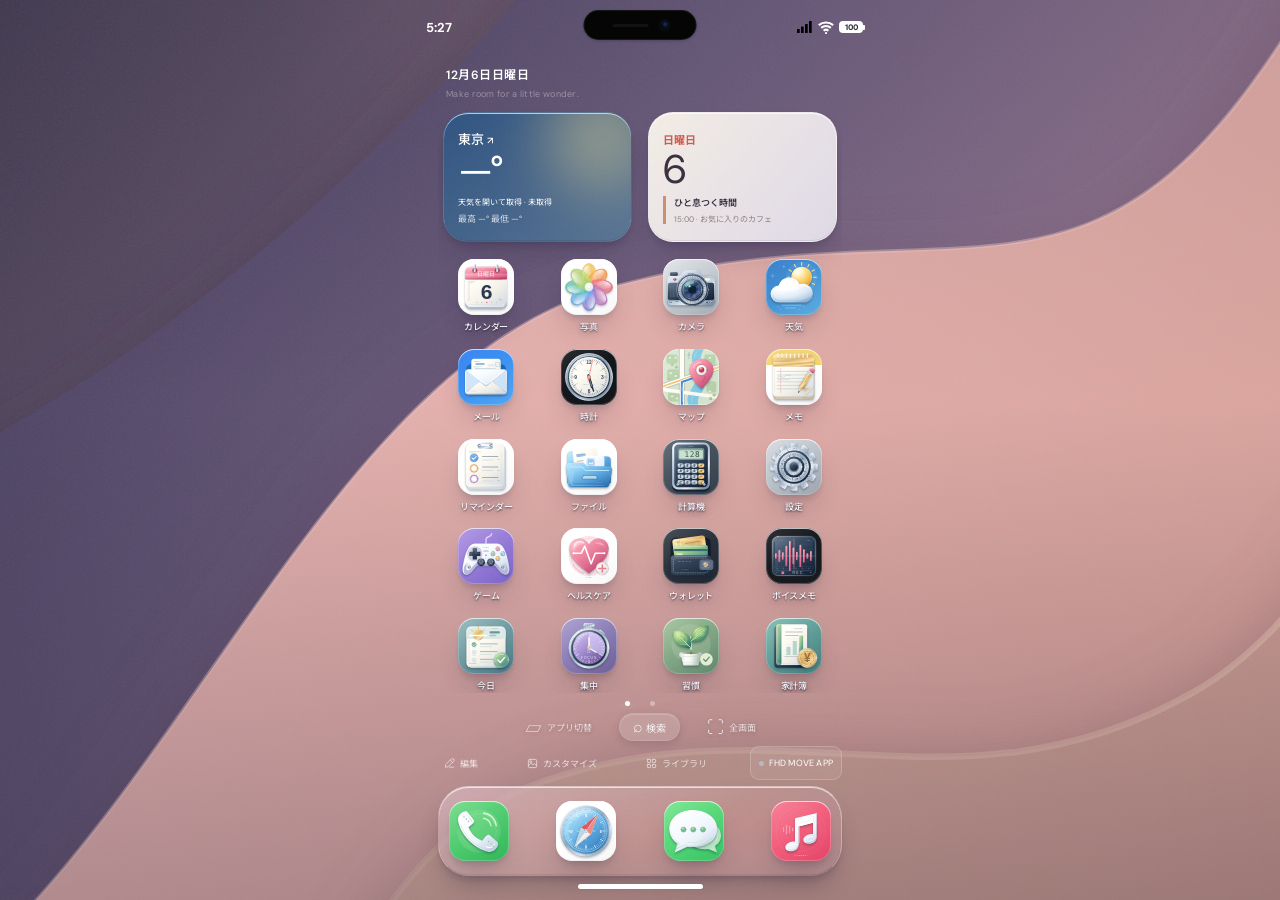
==== commit d901c19c: "feat: 通知・設定の改善と全アプリの文字量削減 (#17) * feat(notifications): show live weather and timer app status  * fea" ====
--- a/index.html
+++ b/index.html
@@ -7,12 +7,12 @@
   <title>aura — 手のひらに、もうひとつの世界。</title>
   <link rel="preconnect" href="https://fonts.googleapis.com"><link rel="preconnect" href="https://fonts.gstatic.com" crossorigin>
   <link href="https://fonts.googleapis.com/css2?family=DM+Sans:wght@400;500;600;700&family=Noto+Sans+JP:wght@400;500;600;700;800&display=swap" rel="stylesheet">
-  <link rel="stylesheet" href="css/style.css?v=4.7.1-material-apps">
-  <link rel="stylesheet" href="css/everyday.css?v=4.7.1-studio-upgrades">
-  <link rel="stylesheet" href="css/arcade.css?v=4.7.1-material-apps">
-  <link rel="stylesheet" href="css/productivity.css?v=4.7.1-studio-upgrades">
-  <link rel="stylesheet" href="css/icon-motion.css?v=4.7.1-material-apps">
-  <link rel="stylesheet" href="css/everyday-plus.css?v=4.7.1-studio-upgrades">
+  <link rel="stylesheet" href="css/style.css?v=4.7.1-quiet-ui">
+  <link rel="stylesheet" href="css/everyday.css?v=4.7.1-quiet-ui">
+  <link rel="stylesheet" href="css/arcade.css?v=4.7.1-quiet-ui">
+  <link rel="stylesheet" href="css/productivity.css?v=4.7.1-quiet-ui">
+  <link rel="stylesheet" href="css/icon-motion.css?v=4.7.1-quiet-ui">
+  <link rel="stylesheet" href="css/everyday-plus.css?v=4.7.1-quiet-ui">
 </head>
 <body>
   <div class="ambient ambient-one"></div><div class="ambient ambient-two"></div>
@@ -35,7 +35,7 @@
     </section>
     <aside class="side-panel"><span class="side-index">01 — THE EXPERIENCE</span><h2>ただ眺める、<br>だけじゃない。</h2><p>記録する。遊ぶ。つながる。</p><div class="feature-list"><div><span class="feature-icon">▦</span><p><strong>30のアプリ。</strong><small>毎日の道具</small></p></div><div><span class="feature-icon">◈</span><p><strong>8つのゲーム。</strong><small>パズルからアーケードまで</small></p></div><div><span class="feature-icon">↗</span><p><strong>端末内に保存。</strong><small>メモ・写真・設定</small></p></div></div><div class="quick-tip"><span>EXPLORER'S TIP</span><p>左上：通知<br>右上：コントロール</p><span class="tip-arrow">↖</span></div></aside>
   </main><footer class="site-footer"><span>A CONCEPT BY AURA STUDIO</span><span>Built for curiosity. Made to feel familiar.</span><button id="about-button">auraについて <span>↗</span></button></footer>
-  <script src="js/core.js?v=4.7.1-material-apps"></script><script src="js/apps.js?v=4.7.1-material-apps"></script><script src="js/media.js?v=4.7.1-material-apps"></script><script src="js/utilities.js?v=4.7.1-material-apps"></script><script src="js/connected.js?v=4.7.1-material-apps"></script><script src="js/handoffs.js?v=4.7.1-material-apps"></script><script src="js/everyday.js?v=4.7.1-studio-upgrades"></script><script src="js/productivity.js?v=4.7.1-studio-upgrades"></script><script src="js/everyday-plus.js?v=4.7.1-studio-upgrades"></script><script src="js/reflections.js?v=4.7.1-material-apps"></script><script src="js/games.js?v=4.7.1-material-apps"></script><script src="js/arcade.js?v=4.7.1-material-apps"></script>
-  <script src="js/icon-motion.js?v=4.7.1-material-apps"></script>
+  <script src="js/core.js?v=4.7.1-quiet-ui"></script><script src="js/apps.js?v=4.7.1-quiet-ui"></script><script src="js/media.js?v=4.7.1-quiet-ui"></script><script src="js/utilities.js?v=4.7.1-quiet-ui"></script><script src="js/connected.js?v=4.7.1-quiet-ui"></script><script src="js/handoffs.js?v=4.7.1-quiet-ui"></script><script src="js/everyday.js?v=4.7.1-quiet-ui"></script><script src="js/productivity.js?v=4.7.1-quiet-ui"></script><script src="js/everyday-plus.js?v=4.7.1-quiet-ui"></script><script src="js/reflections.js?v=4.7.1-quiet-ui"></script><script src="js/games.js?v=4.7.1-quiet-ui"></script><script src="js/arcade.js?v=4.7.1-quiet-ui"></script>
+  <script src="js/icon-motion.js?v=4.7.1-quiet-ui"></script>
 </body>
 </html>
--- a/css/style.css
+++ b/css/style.css
@@ -427,6 +427,25 @@
   .app-launcher > .app-name { text-shadow: 0 1px 2px #000,0 0 4px #000; }
 }
 
+/* Live app state stays separate from notification history and unread badges. */
+.notice-activities{margin:0 0 20px;min-width:0;width:100%}
+.notice-activities h3,.notice-history-label{display:flex;align-items:center;justify-content:space-between;gap:8px;font-size:12px;font-weight:500;margin:0 2px 10px;color:inherit}
+.notice-activities h3 small{font-size:10px;font-weight:400;opacity:.75}
+.activity-stack{display:grid;gap:9px}
+.activity-card{display:flex;align-items:center;gap:11px;width:100%;padding:15px;border:1px solid #ffffff30;border-radius:20px;text-align:left;color:#f5f4ff;background:linear-gradient(125deg,#787ba932,#5c8c9a20);box-shadow:inset 0 1px 0 #ffffff16;min-width:0}
+.activity-card:focus-visible{outline:2px solid #dfcaff;outline-offset:2px}
+.activity-card .mini-app{width:36px;height:36px;border-radius:12px;flex-shrink:0}
+.activity-content{flex:1;min-width:0;display:flex;flex-direction:column;gap:4px;overflow-wrap:anywhere}
+.activity-content strong{font-size:13px;font-weight:500}.activity-app{font-size:10px;color:#d1cced}
+.activity-content [data-activity-detail],.activity-content small{font-size:10px;line-height:1.5;color:#d4d9e8}
+.activity-content small:empty{display:none}
+.activity-value{font-size:25px;letter-spacing:-.8px;font-variant-numeric:tabular-nums;flex-shrink:0}
+.activity-content progress{width:100%;height:4px;border:0;border-radius:4px;background:#ffffff20;accent-color:#c9bbef;margin-top:4px}
+.activity-content progress::-webkit-progress-bar{background:#ffffff20;border-radius:4px}.activity-content progress::-webkit-progress-value{background:#c9bbef;border-radius:4px}.activity-content progress::-moz-progress-bar{background:#c9bbef;border-radius:4px}
+#lock-activities{max-width:360px;max-height:180px;overflow-y:auto;flex-shrink:0;margin-bottom:12px;color:#fff;padding:3px}
+#lock-activities .activity-card{padding:10px;background:#242a46c9;backdrop-filter:blur(18px)}
+#lock-activities .activity-value{font-size:22px}#lock-activities h3{font-size:10px}
+@media(max-width:350px){.activity-card{padding:11px;gap:8px}.activity-value{font-size:21px}.activity-card .mini-app{width:30px;height:30px}.notice-activities h3 small{font-size:9px}}
 /* 4.5 — quiet notification surfaces, crisp controls, purposeful motion. */
 .notifications-overlay,.notice-settings-overlay{background:radial-gradient(ellipse at 0 0,#c7c0dd33,transparent 52%),linear-gradient(155deg,#29283fec,#172633ef);color:#f7f6ff;padding-left:18px;padding-right:18px}
 .notifications-overlay .overlay-heading{margin-bottom:8px}.notifications-overlay .overlay-heading h2{font-size:28px;letter-spacing:.01em}
@@ -604,3 +623,10 @@
 .music-originals-covers{display:grid;grid-template-columns:repeat(3,minmax(0,1fr));gap:8px}.music-originals-covers>span{min-width:0}.music-originals-covers svg{width:100%;height:auto;filter:drop-shadow(0 4px 4px #59463721)}.music-originals-covers strong{font-size:9px;line-height:1.5;display:block;margin:4px 2px 0;font-weight:500;overflow-wrap:anywhere}.music-originals-covers small{font-size:9px;color:#877b6c;display:block;margin:3px 2px 0;font-variant-numeric:tabular-nums}
 .screen-dark-mode .music-originals-entry{background:linear-gradient(140deg,#ffffff09,#d4b59509);border-color:#ffffff16;box-shadow:inset 0 1px 0 #ffffff12,0 10px 20px -17px #0008}.screen-dark-mode .music-originals-heading>small,.screen-dark-mode .music-originals-covers small{color:#bdb3a6}
 @media(hover:hover){.music-originals-entry:hover{border-color:#a18b6966}.music-originals-entry:hover .music-originals-covers svg{filter:drop-shadow(0 6px 5px #59463740)}}
+
+/* Concise chrome, shared by every app; labels remain available to assistive tools. */
+.app-nav .connection-info{width:40px;min-height:40px;padding:9px;display:inline-flex;align-items:center;justify-content:center}
+.app-nav .connection-info svg{width:20px;height:20px}
+.ui-help>summary{min-height:40px;line-height:40px}
+.ui-help>summary:focus-visible{outline:2px solid currentColor;outline-offset:3px}
+.g2048-combo:empty,.crystal-mode-label:empty{display:none}
--- a/css/productivity.css
+++ b/css/productivity.css
@@ -94,14 +94,14 @@
 .memo-studio [data-tone=sage]{--memo-tint:#e8efdf;--memo-tone:#587144;--memo-edge:#a4b896}
 .memo-studio [data-tone=rose]{--memo-tint:#f5e6e1;--memo-tone:#956256;--memo-edge:#cea99f}
 .memo-studio [data-tone=lavender]{--memo-tint:#eeebf6;--memo-tone:#796493;--memo-edge:#b6a8cb}
-.memo-studio .memo-card{position:relative;min-width:0;min-height:228px;padding:15px 14px 11px;border:1px solid var(--memo-edge);border-top:1px solid var(--memo-edge);border-radius:5px 18px 18px 5px;background:linear-gradient(100deg,#ffffff00 5px,#ffffff66 6px,#ffffff00 10px),linear-gradient(155deg,var(--memo-surface),var(--memo-tint));box-shadow:0 3px 0 -1px var(--memo-surface),0 4px 0 -1px var(--memo-edge),0 8px 14px #343e3809;transition:transform .22s,box-shadow .22s;color:var(--memo-ink);overflow:hidden}
+.memo-studio .memo-card{position:relative;min-width:0;min-height:170px;padding:15px 14px 11px;border:1px solid var(--memo-edge);border-top:1px solid var(--memo-edge);border-radius:5px 18px 18px 5px;background:linear-gradient(100deg,#ffffff00 5px,#ffffff66 6px,#ffffff00 10px),linear-gradient(155deg,var(--memo-surface),var(--memo-tint));box-shadow:0 3px 0 -1px var(--memo-surface),0 4px 0 -1px var(--memo-edge),0 8px 14px #343e3809;transition:transform .22s,box-shadow .22s;color:var(--memo-ink);overflow:hidden}
 .memo-card:before{content:'';position:absolute;left:0;top:0;bottom:0;width:4px;background:var(--memo-edge);opacity:.45}
 .memo-card:after{content:'';position:absolute;right:0;top:0;width:20px;height:20px;background:linear-gradient(45deg,#ffffff00 48%,var(--memo-edge) 49%,var(--memo-surface) 55%);opacity:.5;pointer-events:none}
 .memo-card-top{display:flex;align-items:center;justify-content:space-between;gap:4px;margin:0 0 14px;color:var(--memo-tone);min-height:17px}
 .memo-card-kind{display:flex;align-items:center;gap:5px;font:600 7px 'DM Sans',sans-serif;letter-spacing:1px}
 .memo-card-kind svg{width:13px;height:13px}.memo-card .note-pin-label{margin:0;color:var(--memo-tone)}.memo-card .note-pin-label>span{position:absolute;clip-path:inset(50%);width:1px;height:1px;overflow:hidden}.memo-card .note-pin-label svg{width:13px;height:13px}
 .memo-studio .memo-card h3{font-size:14px;font-weight:600;line-height:1.65;letter-spacing:.1px;margin:0 0 9px;color:var(--memo-ink);overflow-wrap:anywhere;display:-webkit-box;-webkit-line-clamp:2;-webkit-box-orient:vertical;overflow:hidden}
-.memo-studio .memo-card .memo-excerpt{font-size:11px;line-height:1.9;color:var(--memo-muted);margin:0 0 15px;white-space:pre-line;overflow-wrap:anywhere;-webkit-line-clamp:4;min-height:42px}
+.memo-studio .memo-card .memo-excerpt{font-size:11px;line-height:1.9;color:var(--memo-muted);margin:0 0 15px;white-space:pre-line;overflow-wrap:anywhere;-webkit-line-clamp:2;min-height:0}
 .memo-progress{display:flex;flex-direction:column;gap:6px;margin:0 0 12px;color:var(--memo-tone);font-size:9px}
 .memo-progress-track{height:3px;background:var(--memo-line);border-radius:3px;overflow:hidden}.memo-progress-track i{height:100%;display:block;background:var(--memo-tone);border-radius:3px}
 .memo-card .pd-tags{display:flex;gap:4px;margin:0 0 11px;color:var(--memo-tone);font-size:8px;overflow:hidden;min-height:19px;white-space:nowrap}
@@ -135,7 +135,7 @@
 @media(hover:hover){.memo-card:hover{transform:translateY(-3px);box-shadow:0 3px 0 -1px var(--memo-surface),0 4px 0 -1px var(--memo-edge),0 12px 20px #34463719}.memo-compose:hover{transform:translateY(-2px);box-shadow:0 6px 13px #2c4b322b}.memo-studio :is(.memo-quickstart button,.pd-format-bar>button,.memo-collection-bar>.pd-icon):hover{background:var(--memo-line)}}
 .memo-card:active,.memo-compose:active{transform:translateY(1px)}
 @media(min-width:600px){.memo-studio{padding:25px 30px 55px}.memo-hero{padding:29px 28px 0}.memo-hero h1{font-size:32px}.memo-hero p{font-size:12px}.memo-hero>.memo-art{right:35px;top:24px;transform:scale(1.13)}.memo-quickstart>span{width:auto;margin-right:auto}.memo-studio .notes-grid{grid-template-columns:repeat(3,minmax(0,1fr))}.memo-paper{padding:30px 30px 22px 40px}.memo-studio .note-title-input{font-size:30px}}
-@media(max-width:360px){.memo-studio{padding-inline:14px}.memo-hero{padding:20px 16px 0}.memo-hero h1{font-size:23px}.memo-hero p{font-size:9px}.memo-hero>.memo-art{right:-22px;transform:scale(.86);transform-origin:50% 35%}.memo-hero-foot{gap:9px;font-size:7px}.memo-hero-foot>span:last-child{font-size:7px}.memo-hero-foot svg{margin-right:-6px}.memo-filters button{font-size:10px;padding-inline:8px}.memo-studio .notes-grid{gap:11px}.memo-studio .memo-card{padding:13px 11px 10px;min-height:214px}.memo-studio .memo-card h3{font-size:13px}.memo-studio .memo-excerpt{font-size:10px}.memo-card-bottom{font-size:8px;gap:4px}.memo-paper{padding:20px 14px 15px 23px}.memo-paper-heading .memo-eyebrow{max-width:65%}.memo-editor .pd-format-bar>button{min-width:30px}.memo-editor .pd-format-bar{gap:2px}}
+@media(max-width:360px){.memo-studio{padding-inline:14px}.memo-hero{padding:20px 16px 0}.memo-hero h1{font-size:23px}.memo-hero p{font-size:9px}.memo-hero>.memo-art{right:-22px;transform:scale(.86);transform-origin:50% 35%}.memo-hero-foot{gap:9px;font-size:7px}.memo-hero-foot>span:last-child{font-size:7px}.memo-hero-foot svg{margin-right:-6px}.memo-filters button{font-size:10px;padding-inline:8px}.memo-studio .notes-grid{gap:11px}.memo-studio .memo-card{padding:13px 11px 10px;min-height:170px}.memo-studio .memo-card h3{font-size:13px}.memo-studio .memo-excerpt{font-size:10px}.memo-card-bottom{font-size:8px;gap:4px}.memo-paper{padding:20px 14px 15px 23px}.memo-paper-heading .memo-eyebrow{max-width:65%}.memo-editor .pd-format-bar>button{min-width:30px}.memo-editor .pd-format-bar{gap:2px}}
 #phone-screen[data-text-size=largest] .memo-studio .notes-grid{grid-template-columns:minmax(0,1fr)}
 #phone-screen:not([data-text-size=standard]) .memo-card .memo-excerpt{font-size:var(--st-body)}
 #phone-screen[data-high-contrast=true] .memo-studio{--memo-muted:#3b493c;--memo-line:#57695166;--memo-rule:#8b977755}
@@ -160,3 +160,77 @@
 #phone-screen[data-reduce-motion=true] .memo-studio :is(.memo-card,.memo-compose):is(:hover,:active){transform:none}
 @media(prefers-reduced-motion:reduce){.memo-studio :is(.memo-card,.memo-compose):is(:hover,:active){transform:none}}
 @media(min-width:600px){.memo-style-options{grid-template-columns:1.4fr 1fr;gap:17px}.memo-style-options>div:first-child{grid-column:1/-1}.memo-swatches{justify-content:flex-start;gap:16px}.memo-swatch{flex:0 1 70px}.memo-editor[data-focus=true]{max-width:820px}}
+
+
+/* Settings Material Studio: scoped surfaces, etched metal and layered glass.
+   Artwork is static; depth preferences affect shadows without animation loops. */
+.st-settings{--st-ink:#30483f;--st-muted:#627368;--st-accent:#416f5b;--st-line:#788b742e;--st-surface:#fafbf5;--st-base:#eef1e8;--st-shine:#ffffffc9;--st-shadow:#30453317;--st-lift:12px;--st-blur:25px;--st-category-accent:#477960;--st-category-tint:#deeadb;padding:16px 20px 65px;background:radial-gradient(ellipse at 100% 0,#e0e9d8 0,transparent 42%),var(--st-base);color:var(--st-ink);scroll-padding-block:18px}
+.st-settings :is(button,input,select):focus-visible{outline:2px solid var(--st-accent);outline-offset:3px}
+.st-settings :is(.st-studio-hero,.st-section-banner,.st-profile,.st-quick,.group-card){border:1px solid var(--st-line);box-shadow:inset 0 1px 0 var(--st-shine),0 2px 2px var(--st-shadow),0 var(--st-lift) var(--st-blur) var(--st-shadow)}
+.st-studio-hero{position:relative;isolation:isolate;display:grid;grid-template-columns:minmax(0,1fr) minmax(0,.95fr);align-items:center;gap:0 4px;padding:23px 18px 0;border-radius:26px;background:radial-gradient(ellipse at 85% 20%,#d5e3c8,transparent 65%),linear-gradient(125deg,#f7f5e9,#e4ebdc);overflow:hidden}
+.st-studio-hero:before,.st-section-banner:before{content:'';position:absolute;inset:0;z-index:-1;pointer-events:none;background-image:linear-gradient(#55744906 1px,transparent 1px),linear-gradient(90deg,#55744906 1px,transparent 1px);background-size:19px 19px;mask-image:linear-gradient(90deg,transparent,#000)}
+.st-hero-copy{min-width:0;z-index:1;padding-bottom:20px}
+.st-kicker{display:block;font:600 8px/1.7 'DM Sans',sans-serif;letter-spacing:1.4px;color:var(--st-accent);overflow-wrap:anywhere}
+.st-hero-copy h1{font-size:26px;line-height:1.6;font-weight:500;letter-spacing:.035em;color:var(--st-ink);margin:14px -4px 10px 0}
+.st-hero-copy p{font-size:10px;line-height:1.8;color:var(--st-muted);margin:0}
+.st-material-art{display:block;width:100%;height:auto;pointer-events:none;user-select:none;overflow:visible;transform:rotate(8deg);filter:drop-shadow(3px 12px 9px #2b48302b)}
+.st-studio-hero>.st-material-art{width:113%;max-width:none;margin-left:-3%;margin-top:5px;margin-bottom:16px}
+.st-hero-bottom{grid-column:1/-1;display:flex;justify-content:space-between;flex-wrap:wrap;gap:8px;align-items:center;min-height:40px;padding:10px 0;border-top:1px solid var(--st-line);color:var(--st-muted);font-size:8px;letter-spacing:.35px}
+.st-hero-bottom>span:first-child{display:flex;gap:7px;align-items:center}.st-hero-bottom i{width:5px;height:5px;border-radius:50%;background:var(--st-accent);box-shadow:0 0 0 3px #6e947d15}
+.st-quick-grid{display:grid;grid-template-columns:repeat(3,minmax(0,1fr));gap:9px;margin:14px 0 20px}
+.st-quick{position:relative;display:flex;flex-direction:column;align-items:flex-start;gap:11px;min-height:112px;min-width:0;text-align:left;padding:13px 11px;border-radius:17px;background:linear-gradient(150deg,var(--st-surface),var(--st-base));color:var(--st-muted);font-size:9px;line-height:1.6;transition:transform .2s,box-shadow .2s}
+.st-quick>span:nth-child(2){min-width:0;overflow-wrap:anywhere}.st-quick strong{display:block;color:var(--st-ink);font-size:14px;line-height:1.5;font-weight:600;letter-spacing:.2px;margin-top:3px;font-variant-numeric:tabular-nums}
+.st-quick-icon{display:grid;place-items:center;width:26px;height:26px;border-radius:9px;background:var(--st-category-tint);color:var(--st-accent);border:1px solid var(--st-line);box-shadow:inset 0 1px 0 var(--st-shine),0 2px 2px var(--st-shadow)}.st-quick-icon svg{width:15px;height:15px}.st-quick-arrow{position:absolute;right:11px;top:14px;font-size:12px;color:var(--st-muted)}
+.st-settings .st-profile{margin:0 0 18px;padding:15px;border-radius:20px;background:linear-gradient(125deg,var(--st-surface),var(--st-base));color:var(--st-ink);min-height:82px;transition:transform .2s}
+.st-profile .avatar{position:relative;width:45px;height:45px;font:italic 26px Georgia,serif;background:linear-gradient(145deg,#8da98b,#3a6651);color:#f4f1d8;border:1px solid #fff8;box-shadow:inset 0 2px 2px #e7f4df88,inset 0 -3px 4px #18392c55,0 4px 7px #324e3433;text-shadow:0 1px 2px #153827}
+.st-profile strong{font-size:14px;font-weight:600}.st-profile small{font-size:10px;margin-top:4px}.st-profile .chevron{color:var(--st-muted)}
+.st-settings .search-field{min-height:46px;background:var(--st-surface);border:1px solid var(--st-line);border-radius:14px;box-shadow:inset 0 2px 4px var(--st-shadow),0 1px 0 var(--st-shine);margin-bottom:23px;color:var(--st-muted)}
+.st-settings .search-field:focus-within{outline:2px solid var(--st-accent);outline-offset:2px}.st-settings .search-field input{color:var(--st-ink);height:44px;font-size:12px}.st-settings .search-field input::placeholder{color:var(--st-muted)}
+.st-category{margin:0 0 25px}.st-category>header{display:flex;align-items:center;gap:9px;margin:0 4px 11px;min-height:25px}.st-category .st-heading{margin:0;color:var(--st-ink);font-size:12px;letter-spacing:.2px;flex:1;min-width:0;line-height:1.7}.st-category-number{font:500 9px 'DM Sans',sans-serif;border:1px solid var(--st-line);color:var(--st-category-accent);border-radius:7px;min-width:24px;height:24px;display:grid;place-items:center;background:var(--st-surface);box-shadow:inset 0 1px 0 var(--st-shine)}.st-category-count{color:var(--st-muted);font-size:9px;white-space:nowrap}
+.st-category[data-st-category="1"]{--st-category-accent:#97685d;--st-category-tint:#f1e1d9}.st-category[data-st-category="2"]{--st-category-accent:#557b8b;--st-category-tint:#dce9ed}.st-category[data-st-category="3"]{--st-category-accent:#78668d;--st-category-tint:#e6e0ee}
+.st-settings .group-card{border-radius:21px;background:linear-gradient(145deg,var(--st-surface),var(--st-base));margin-bottom:19px}.st-category .group-card{margin-bottom:0}
+.st-settings .list-row{min-height:72px;color:var(--st-ink);gap:13px;padding:15px 14px;background:transparent;transition:background .18s}
+.st-settings .list-row+.list-row:before{left:62px;right:16px;background:var(--st-line);height:1px}.st-settings .row-main strong{font-size:13px;font-weight:500}.st-settings .row-main small{font-size:10px}.st-settings .row-icon{position:relative;isolation:isolate;width:35px;height:35px;border-radius:11px;color:var(--st-category-accent)!important;background:linear-gradient(140deg,var(--st-surface),var(--st-category-tint))!important;border:1px solid var(--st-line);box-shadow:inset 0 1px 1px var(--st-shine),inset 0 -2px 2px var(--st-shadow),0 3px 4px var(--st-shadow)}
+.st-settings .row-icon:after{content:'';position:absolute;inset:3px;border-radius:8px;border-top:1px solid var(--st-shine);pointer-events:none}.st-settings .row-icon svg{width:18px;height:18px;filter:drop-shadow(0 1px 0 var(--st-shine))}.st-settings .chevron{color:var(--st-muted)}
+.st-settings [data-action="settingsReset"] .row-main strong{color:#9c4744}.st-settings [data-action="settingsReset"] .row-icon{color:#9c4744!important;--st-category-tint:#efdad3}
+.st-settings .st-toggle{padding:18px 17px;border-color:var(--st-line);min-height:72px}.st-settings .st-toggle strong{font-size:13px}.st-settings .st-select{padding:18px 17px;border-bottom:1px solid var(--st-line)}.st-settings .st-select select{background:var(--st-surface);border-color:var(--st-line);box-shadow:inset 0 2px 3px var(--st-shadow);min-height:44px}.st-settings .st-select option{background:var(--st-surface);color:var(--st-ink)}
+.st-settings .preview-switch{border:1px solid #7c8e7733;background:#c7cec3;box-shadow:inset 0 2px 4px #263b3040,0 1px 0 var(--st-shine)}.st-settings .preview-switch.on{background:linear-gradient(#5e947e,#82b39a)}.st-settings .preview-switch:after{top:2px;left:2px;background:linear-gradient(145deg,#fffff9,#d9e1d5);box-shadow:0 2px 3px #20382a55,inset 0 1px 1px #fff}
+.st-settings input[type="range"]{accent-color:var(--st-accent);min-height:36px;min-width:0}.st-settings .st-range{padding:21px 18px;gap:14px}.st-range output{font:500 18px 'DM Sans',sans-serif;color:var(--st-accent);padding:6px 11px;border-radius:10px;background:var(--st-base);border:1px solid var(--st-line);box-shadow:inset 0 2px 3px var(--st-shadow)}
+.st-section-banner{position:relative;isolation:isolate;display:grid;grid-template-columns:minmax(0,1fr) 116px;gap:5px;align-items:center;min-height:135px;border-radius:23px;padding:18px;margin-bottom:22px;overflow:hidden;background:linear-gradient(125deg,var(--st-surface),var(--st-category-tint))}.st-section-banner>div{min-width:0}.st-section-banner p{font-size:16px;line-height:1.7;font-weight:500;margin:12px 0 0;color:var(--st-ink)}.st-section-banner .st-material-art{width:132px;margin-left:-6px}
+.st-settings[data-st-section="developer"]{--st-category-tint:#dce5d6}.st-settings[data-st-section="connection"]{--st-category-tint:#dce7e9}.st-settings[data-st-section="sound"]{--st-category-tint:#ebe4d5}
+.st-settings .st-preview{position:relative;background:repeating-linear-gradient(transparent 0 30px,var(--st-line) 30px 31px),var(--st-surface);border:1px solid var(--st-line);border-radius:6px 20px 20px 6px;padding:26px;box-shadow:0 4px 0 -1px var(--st-surface),0 5px 0 -1px var(--st-line),0 var(--st-lift) var(--st-blur) var(--st-shadow)}
+.st-settings .st-preview:before{content:'';position:absolute;left:12px;top:0;bottom:0;border-left:1px solid var(--st-line)}.st-local-note{padding-top:16px;text-align:center;border-top:1px solid var(--st-line)}
+.st-settings .st-api-log{padding:16px;border:1px solid var(--st-line);border-radius:18px;background:var(--st-surface);box-shadow:inset 0 2px 6px var(--st-shadow);margin-bottom:24px}.st-settings .st-api-log li{border-color:var(--st-line);font-family:ui-monospace,monospace}.st-settings .st-log-head{gap:10px;flex-wrap:wrap}.st-settings .st-log-head h2{flex-basis:110px}.st-settings .st-diagnostics{font-size:11px;gap:14px;padding:20px}.st-settings .st-diagnostics dd{color:var(--st-ink)}
+.st-settings .appearance-options button,.st-settings .appearance-toggle{color:var(--st-ink);background:var(--st-surface);border:1px solid var(--st-line);box-shadow:inset 0 1px 0 var(--st-shine),0 3px 5px var(--st-shadow)}.st-settings .appearance-options button[aria-pressed="true"]{background:var(--st-category-tint);border-color:var(--st-accent)}.st-settings .customize-label,.st-settings .appearance-help{color:var(--st-muted)}
+.screen-dark-mode .st-settings{--st-ink:#e5eadc;--st-muted:#afbda9;--st-accent:#b7d3b3;--st-line:#a6b69a30;--st-surface:#2c3931;--st-base:#202c26;--st-shine:#e4f1d81a;--st-shadow:#07150d38;--st-category-accent:#b1cea3;--st-category-tint:#3b503e;background:radial-gradient(ellipse at 100% 0,#40543b55,transparent 45%),var(--st-base)}
+.screen-dark-mode .st-studio-hero{background:radial-gradient(ellipse at 90% 20%,#52684866,transparent 65%),linear-gradient(125deg,#354535,#26382d)}.screen-dark-mode .st-studio-hero:before,.screen-dark-mode .st-section-banner:before{opacity:.5;background-image:linear-gradient(#d1e6c310 1px,transparent 1px),linear-gradient(90deg,#d1e6c310 1px,transparent 1px)}
+.screen-dark-mode .st-category[data-st-category="1"]{--st-category-accent:#e0b7a4;--st-category-tint:#514039}.screen-dark-mode .st-category[data-st-category="2"]{--st-category-accent:#a9d0da;--st-category-tint:#344c51}.screen-dark-mode .st-category[data-st-category="3"]{--st-category-accent:#cabcdf;--st-category-tint:#463c55}
+.screen-dark-mode .st-settings[data-st-section="developer"]{--st-category-tint:#3c5037}.screen-dark-mode .st-settings[data-st-section="connection"]{--st-category-tint:#354c50}.screen-dark-mode .st-settings[data-st-section="sound"]{--st-category-tint:#4a4533}
+.screen-dark-mode .st-settings .preview-switch:not(.on){background:#576450}.screen-dark-mode .st-settings [data-action="settingsReset"] .row-main strong{color:#f0b5a7}.screen-dark-mode .st-settings [data-action="settingsReset"] .row-icon{color:#f0b5a7!important;--st-category-tint:#583e35}
+#phone-screen[data-depth="soft"] .st-settings{--st-lift:4px;--st-blur:12px}#phone-screen[data-depth="deep"] .st-settings{--st-lift:17px;--st-blur:30px}
+#phone-screen:not([data-text-size="standard"]) .st-settings :is(.st-quick strong,.st-profile strong,.st-section-banner p){font-size:var(--st-body)}
+#phone-screen:not([data-text-size="standard"]) .st-settings :is(.st-quick,.st-profile small,.st-category-count,.st-hero-copy p){font-size:var(--st-small)}
+#phone-screen[data-bold-text="true"] .st-settings :is(.st-quick,.st-profile,.st-hero-copy,.st-section-banner){font-weight:700}
+#phone-screen[data-high-contrast="true"] .st-settings{--st-ink:#17251d;--st-muted:#334a39;--st-accent:#214b33;--st-line:#46694d66}
+#phone-screen.screen-dark-mode[data-high-contrast="true"] .st-settings{--st-ink:#fff;--st-muted:#e1eadd;--st-accent:#d9f1c9;--st-line:#d2e6bf77}
+#phone-screen[data-reduce-transparency="true"] .st-settings :is(.st-studio-hero,.st-section-banner,.group-card,.st-profile,.st-quick){background:var(--st-surface);backdrop-filter:none}
+#phone-screen[data-reduce-transparency="true"] .st-settings .st-material-art stop{stop-opacity:1}
+@media(hover:hover){.st-settings .st-quick:hover,.st-settings .st-profile:hover{transform:translateY(-2px)}.st-settings :is(.list-row,.st-toggle):hover{background:var(--st-shadow)}}
+.st-settings .st-quick:active,.st-settings .st-profile:active{transform:translateY(1px)}
+#phone-screen[data-reduce-motion="true"] .st-settings :is(.st-quick,.st-profile){transform:none;transition:none}
+@media(prefers-reduced-motion:reduce){.st-settings :is(.st-quick,.st-profile,.list-row){transform:none!important;transition:none!important}}
+@media(max-width:360px){.st-settings{padding:13px 14px 60px}.st-studio-hero{padding:20px 14px 0;gap:0}.st-hero-copy h1{font-size:23px;letter-spacing:0}.st-kicker{font-size:7px;letter-spacing:1px}.st-hero-copy p{font-size:9px}.st-quick-grid{gap:7px}.st-quick{padding:12px 9px}.st-quick strong{font-size:12px}.st-section-banner{grid-template-columns:minmax(0,1fr) 95px;padding:16px}.st-section-banner .st-material-art{width:112px}.st-section-banner p{font-size:14px}.st-settings .list-row{gap:11px;padding-inline:12px}.st-settings .row-main strong{font-size:12px}}
+@media(min-width:600px){.st-settings{padding:22px max(24px,calc((100% - 700px)/2)) 65px}.st-studio-hero{padding:30px 28px 0;grid-template-columns:minmax(0,1fr) minmax(0,.7fr)}.st-hero-copy h1{font-size:34px}.st-hero-copy p{font-size:12px}.st-studio-hero>.st-material-art{max-width:235px;justify-self:end}.st-section-banner{grid-template-columns:minmax(0,1fr) 155px}.st-section-banner .st-material-art{width:155px}.st-quick{flex-direction:row;align-items:center;gap:14px;min-height:88px;padding:18px}.st-quick-icon{width:35px;height:35px}.st-quick strong{font-size:17px}}
+/* Quiet library: keep artwork, replace the marketing masthead with one action. */
+.memo-hero.quiet-hero{padding:22px 20px;min-height:108px;display:flex;align-items:center}
+.memo-hero.quiet-hero .memo-hero-copy{padding:0}
+.memo-hero.quiet-hero>.memo-art{top:-38px;right:5px;transform:scale(.62);transform-origin:70% 50%}
+.st-category{border:1px solid #8c88a326;border-radius:16px;margin:12px 0;overflow:hidden}
+.st-category>summary{padding:18px 16px;font-size:14px;font-weight:600;cursor:pointer}
+.st-category>summary:focus-visible{outline:2px solid currentColor;outline-offset:-4px}
+.st-category>.group-card{margin:0;border-radius:0}
+
+.st-studio-hero.quiet-settings-hero{padding-top:12px;grid-template-columns:minmax(0,1fr) 90px}
+.quiet-settings-hero .st-hero-copy{padding-bottom:0}
+.quiet-settings-hero .st-hero-copy h1{font-size:22px;margin:0}
+.quiet-settings-hero>.st-material-art{width:90px;margin:0}
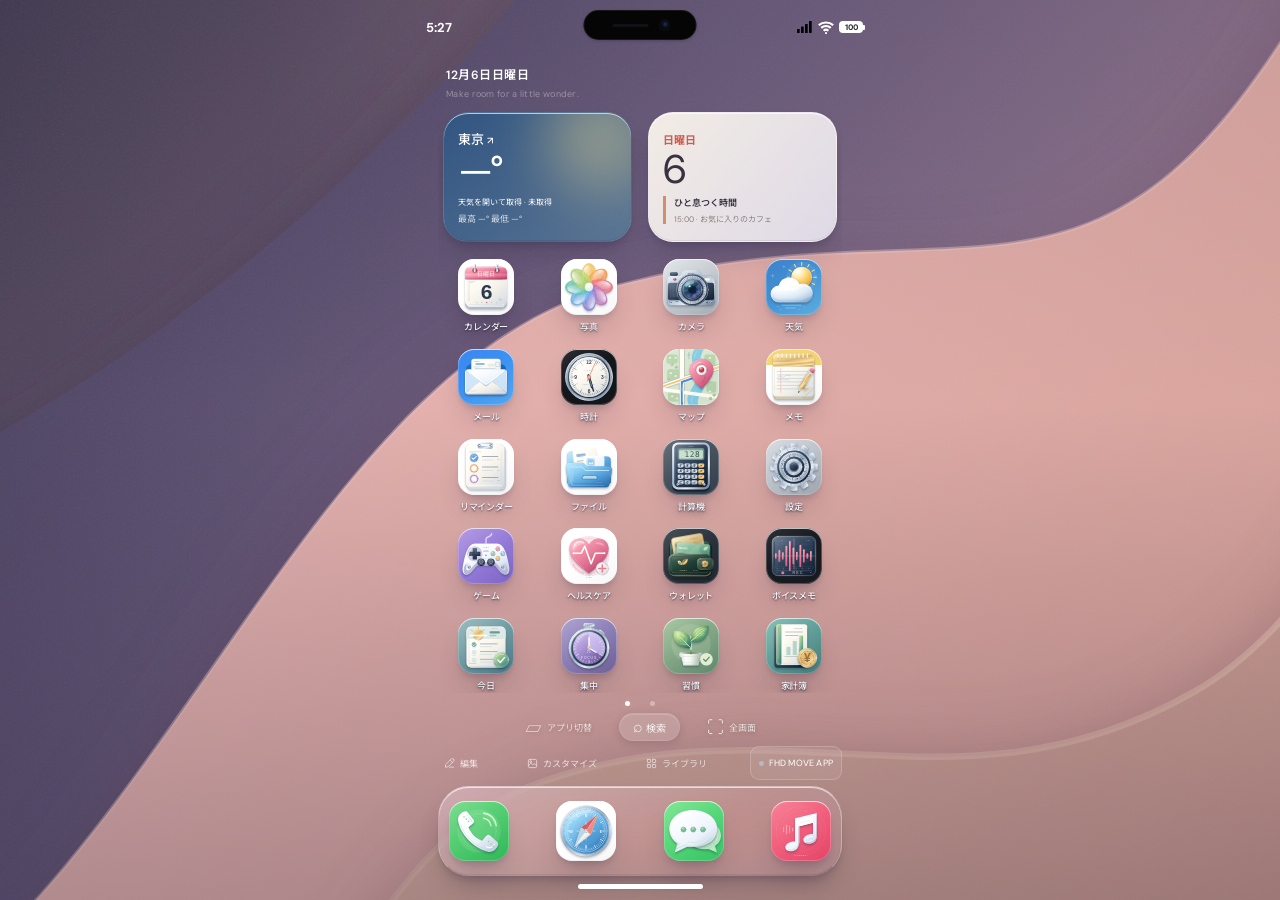
==== commit 19ffbcd0: "feat(apps): expand settings and integrate release improvements with regression tests (#18) Co-author" ====
--- a/index.html
+++ b/index.html
@@ -7,10 +7,10 @@
   <title>aura — 手のひらに、もうひとつの世界。</title>
   <link rel="preconnect" href="https://fonts.googleapis.com"><link rel="preconnect" href="https://fonts.gstatic.com" crossorigin>
   <link href="https://fonts.googleapis.com/css2?family=DM+Sans:wght@400;500;600;700&family=Noto+Sans+JP:wght@400;500;600;700;800&display=swap" rel="stylesheet">
-  <link rel="stylesheet" href="css/style.css?v=4.7.1-quiet-ui">
+  <link rel="stylesheet" href="css/style.css?v=4.7.2-health-records">
   <link rel="stylesheet" href="css/everyday.css?v=4.7.1-quiet-ui">
   <link rel="stylesheet" href="css/arcade.css?v=4.7.1-quiet-ui">
-  <link rel="stylesheet" href="css/productivity.css?v=4.7.1-quiet-ui">
+  <link rel="stylesheet" href="css/productivity.css?v=4.7.2-voice-studio">
   <link rel="stylesheet" href="css/icon-motion.css?v=4.7.1-quiet-ui">
   <link rel="stylesheet" href="css/everyday-plus.css?v=4.7.1-quiet-ui">
 </head>
@@ -35,7 +35,7 @@
     </section>
     <aside class="side-panel"><span class="side-index">01 — THE EXPERIENCE</span><h2>ただ眺める、<br>だけじゃない。</h2><p>記録する。遊ぶ。つながる。</p><div class="feature-list"><div><span class="feature-icon">▦</span><p><strong>30のアプリ。</strong><small>毎日の道具</small></p></div><div><span class="feature-icon">◈</span><p><strong>8つのゲーム。</strong><small>パズルからアーケードまで</small></p></div><div><span class="feature-icon">↗</span><p><strong>端末内に保存。</strong><small>メモ・写真・設定</small></p></div></div><div class="quick-tip"><span>EXPLORER'S TIP</span><p>左上：通知<br>右上：コントロール</p><span class="tip-arrow">↖</span></div></aside>
   </main><footer class="site-footer"><span>A CONCEPT BY AURA STUDIO</span><span>Built for curiosity. Made to feel familiar.</span><button id="about-button">auraについて <span>↗</span></button></footer>
-  <script src="js/core.js?v=4.7.1-quiet-ui"></script><script src="js/apps.js?v=4.7.1-quiet-ui"></script><script src="js/media.js?v=4.7.1-quiet-ui"></script><script src="js/utilities.js?v=4.7.1-quiet-ui"></script><script src="js/connected.js?v=4.7.1-quiet-ui"></script><script src="js/handoffs.js?v=4.7.1-quiet-ui"></script><script src="js/everyday.js?v=4.7.1-quiet-ui"></script><script src="js/productivity.js?v=4.7.1-quiet-ui"></script><script src="js/everyday-plus.js?v=4.7.1-quiet-ui"></script><script src="js/reflections.js?v=4.7.1-quiet-ui"></script><script src="js/games.js?v=4.7.1-quiet-ui"></script><script src="js/arcade.js?v=4.7.1-quiet-ui"></script>
+  <script src="js/core.js?v=4.7.2-voice-studio"></script><script src="js/apps.js?v=4.7.2-voice-studio"></script><script src="js/media.js?v=4.7.2-voice-studio"></script><script src="js/utilities.js?v=4.7.2-health-records-final"></script><script src="js/connected.js?v=4.7.1-quiet-ui"></script><script src="js/handoffs.js?v=4.7.2-voice-studio"></script><script src="js/everyday.js?v=4.7.1-quiet-ui"></script><script src="js/productivity.js?v=4.7.2-voice-studio"></script><script src="js/everyday-plus.js?v=4.7.1-quiet-ui"></script><script src="js/reflections.js?v=4.7.1-quiet-ui"></script><script src="js/games.js?v=4.7.1-quiet-ui"></script><script src="js/arcade.js?v=4.7.1-quiet-ui"></script>
   <script src="js/icon-motion.js?v=4.7.1-quiet-ui"></script>
 </body>
 </html>
--- a/css/style.css
+++ b/css/style.css
@@ -630,3 +630,24 @@
 .ui-help>summary{min-height:40px;line-height:40px}
 .ui-help>summary:focus-visible{outline:2px solid currentColor;outline-offset:3px}
 .g2048-combo:empty,.crystal-mode-label:empty{display:none}
+
+/* Real health records: compact controls, explicit unavailable values and provenance. */
+.health-real .health-heading>span{font-size:11px;color:var(--muted);white-space:nowrap}
+.health-real .health-save-status{font-size:11px;line-height:1.7;margin:0 0 14px;color:var(--ink);overflow-wrap:anywhere}
+.health-real .health-save-status button{display:block;color:var(--blue);min-height:40px}
+.health-real .health-controls{display:flex;flex-wrap:wrap;gap:8px;align-items:center;margin-top:12px}
+.health-real .health-controls button,.health-real .health-card>button{min-height:44px;font-size:12px;padding:10px 12px;white-space:normal}
+.health-real .health-card header{gap:12px;align-items:flex-start}
+.health-real .health-card header small{max-width:55%;font-size:10px;line-height:1.6;text-align:right}
+.health-real .health-caption{font-size:11px;line-height:1.8;overflow-wrap:anywhere}
+.health-real .activity-stat>small:last-child{font-size:9px;line-height:1.5;display:block;overflow-wrap:anywhere}
+.health-real .health-metrics{min-width:0}
+.health-real .bar-chart{height:145px;padding-top:18px;margin-bottom:22px}
+.health-real .bar-chart>div{position:relative;font-size:9px;min-width:0}
+.health-real .bar-chart>div>small{position:absolute;bottom:-17px;font-size:9px}
+.health-real details summary{font-size:13px;font-weight:600;cursor:pointer;min-height:32px}
+.health-record{display:flex;gap:10px;align-items:center;border-top:1px solid #8883;padding:12px 0;font-size:12px}
+.health-record>div{flex:1;min-width:0}.health-record small{display:block;font-size:10px;line-height:1.6;margin-top:4px;overflow-wrap:anywhere}
+.health-record button{min-height:44px;font-size:11px;color:var(--blue)}
+.health-real .health-water .health-controls{position:relative;z-index:1}
+@media(max-width:360px){.health-real .health-hero{gap:12px;padding:15px 12px}.health-real .health-ring-art{width:115px}.health-real .health-heading h1{font-size:22px}}
--- a/css/productivity.css
+++ b/css/productivity.css
@@ -234,3 +234,43 @@
 .quiet-settings-hero .st-hero-copy{padding-bottom:0}
 .quiet-settings-hero .st-hero-copy h1{font-size:22px;margin:0}
 .quiet-settings-hero>.st-material-art{width:90px;margin:0}
+
+/* Voice Studio: warm paper library and a precision recording instrument. */
+#app-screen[data-visual-app="recorder"]{background:#f4f0eb}
+.vs-studio{--vs-ink:#393936;--vs-muted:#7d7670;--vs-paper:#fffdf9;--vs-line:#d9cec044;--vs-accent:#a85543;color:var(--vs-ink);padding:12px 20px 55px;max-width:720px;width:100%;margin:0 auto}
+.vs-studio button,.vs-studio select{color:inherit;font:inherit;cursor:pointer}.vs-studio button{transition:background .2s,box-shadow .2s,transform .2s}.vs-studio button:active:not(:disabled){transform:scale(.95)}.vs-studio button:disabled{opacity:.35;cursor:default}.vs-studio :is(button,input,select):focus-visible{outline:2px solid #c4745d;outline-offset:3px}.vs-studio svg:not(.vs-wave){width:19px;height:19px;flex-shrink:0}
+.vs-heading{display:flex;align-items:center;justify-content:space-between;margin:8px 0 22px;gap:10px}.vs-eyebrow{font:500 8px 'DM Sans',sans-serif;letter-spacing:2.3px;color:var(--vs-muted)}.vs-heading h1{font:500 32px/1.15 'DM Sans',sans-serif;letter-spacing:-1.5px;margin:8px 0 0}.vs-heading h1>span{color:#bd7660}.vs-monogram{width:42px;height:48px;border:1px solid #cabcaa;border-radius:20px;background:linear-gradient(135deg,#fffdf5,#e6daca);box-shadow:inset 1px 1px 0 #fff,0 5px 9px #84705b13;display:grid;place-items:center;color:#8f765f}
+.vs-console{background:radial-gradient(ellipse at 20% 0,#47494488,transparent 60%),linear-gradient(150deg,#2d3332,#192322);color:#f8eee3;border-radius:25px;padding:20px 20px 14px;box-shadow:0 18px 35px -19px #1c282db3,0 3px 6px #25312e24,inset 0 1px 0 #ffffff40,inset 0 0 0 1px #ffffff0a;position:relative;overflow:hidden;isolation:isolate}.vs-console:before{content:'';position:absolute;inset:5px;border:1px solid #ffffff0c;border-radius:21px;pointer-events:none}.vs-console:after{content:'';width:150px;height:150px;position:absolute;right:-95px;top:30px;border:1px solid #e4c4a515;border-radius:50%;box-shadow:0 0 0 15px #e4c4a505,0 0 0 30px #e4c4a505;pointer-events:none;z-index:-1}
+.vs-console-top{display:flex;align-items:center;justify-content:space-between;gap:10px;font:500 8px 'DM Sans',sans-serif;letter-spacing:1.5px;color:#a4b4aa}.vs-status{display:flex;align-items:center;gap:7px}.vs-status:before{content:'';width:5px;height:5px;border-radius:50%;background:#a3beaa;box-shadow:0 0 8px #a3beaa55}.is-recording .vs-status{color:#ffb4a1}.is-recording .vs-status:before{background:#ff9d83;box-shadow:0 0 10px #ff9d83;animation:vs-breathe 1.8s ease-in-out infinite}.is-paused .vs-status{color:#ebcc85}.is-paused .vs-status:before{background:#ebcc85}
+.vs-scope{position:relative;height:82px;margin-top:22px;border-block:1px solid #a4b4aa19}.vs-scope-grid{position:absolute;inset:0;background:linear-gradient(#abc4b707 1px,transparent 1px) 0 0/100% 20px,linear-gradient(90deg,#abc4b70a 1px,transparent 1px) 0 0/20px 100%}#record-scope{display:block;width:100%;height:70px;position:relative;filter:drop-shadow(0 0 5px #f9b69b55)}.vs-scope-axis{display:flex;justify-content:space-between;font:7px 'DM Sans',sans-serif;color:#8b9b90;letter-spacing:1px;position:absolute;bottom:3px;left:0;right:0}.vs-scope-axis i{font-style:normal}
+.vs-clock{text-align:center;font:400 44px/1.1 'DM Sans',sans-serif;font-variant-numeric:tabular-nums;letter-spacing:1px;margin:17px 0 12px;color:#f6f0e6;text-shadow:0 1px 4px #0005}.vs-meter{width:65px;height:3px;border-radius:5px;background:#ffffff13;margin:0 auto 16px;overflow:hidden}.vs-meter>span{display:block;width:0;height:100%;background:#b6d3b9;transition:width .08s linear}.vs-meter>span.is-hot{background:#ff987e}
+.vs-record-controls{display:flex;justify-content:center;align-items:center;gap:31px}.vs-record-controls>button{width:42px;height:42px;border-radius:50%;display:grid;place-items:center;border:1px solid #ffffff1f;color:#d5d9ce;background:#ffffff07;padding:0}.vs-record-controls .vs-record-button{width:69px;height:69px;border-radius:50%;padding:6px;background:linear-gradient(145deg,#ffffff28,#00000033);border:1px solid #ebd5bb66;box-shadow:0 6px 12px #0005,inset 0 1px 1px #ffffff35;position:relative}.vs-record-button>span{width:53px;height:53px;border-radius:50%;display:block;background:radial-gradient(circle at 35% 20%,#f5b49d,#dd795f 55%,#b95540);box-shadow:inset 0 1px 1px #ffdcbd,0 2px 5px #0005;transition:width .35s,height .35s,border-radius .35s,box-shadow .35s}:is(.is-recording,.is-paused) .vs-record-button>span{width:25px;height:25px;border-radius:7px}.is-recording .vs-record-button:after{content:'';position:absolute;inset:-6px;border:1px solid #ec9c7f55;border-radius:50%;animation:vs-ring 2.3s ease-out infinite;pointer-events:none}
+#record-hint{text-align:center;font-size:10px;color:#c5cdc3;margin:15px 0 0;min-height:17px}.vs-session-marks{color:#e5bda4;text-align:center;font-size:9px;min-height:12px;margin:5px 0}.vs-input-mode{border-top:1px solid #ffffff0c;padding-top:8px;display:flex;gap:8px;align-items:center;font-size:8px;color:#a5b0a9}.vs-input-mode select{flex:1;min-width:0;color:#d2d8cf;font-size:9px;border:0;background:none;min-height:30px;text-align:right}.vs-input-mode option{color:#f5f0e8;background:#26302e}
+.vs-library-head{display:flex;align-items:center;justify-content:space-between;gap:8px;margin:30px 0 5px}.vs-library-head h2{margin:0;font-size:16px;font-weight:600;letter-spacing:-.4px}.vs-library-head h2>span{font:11px 'DM Sans',sans-serif;color:var(--vs-muted);margin-left:6px}.vs-library-head button{display:flex;align-items:center;gap:5px;font-size:10px;color:var(--vs-accent);min-height:36px}.vs-stats{font-size:9px;color:var(--vs-muted);margin-bottom:16px;font-variant-numeric:tabular-nums}.vs-studio .search-field{border:1px solid var(--vs-line);background:var(--vs-paper);border-radius:13px;height:40px;box-shadow:0 2px 7px #80604304}.vs-studio .search-field input{font-size:11px;color:var(--vs-ink)}
+.vs-filters{display:flex;gap:7px;margin:15px 0 6px}.vs-filters>button{border:1px solid var(--vs-line);border-radius:20px;padding:9px 13px;font-size:10px;min-height:35px;color:var(--vs-muted)}.vs-filters>button[aria-pressed="true"]{background:#3b4640;color:#f4f1e9;border-color:#3b4640;box-shadow:0 3px 7px #36453b22}.vs-sort-row{display:flex;flex-wrap:wrap;justify-content:space-between;align-items:center;gap:5px;font-size:9px;color:var(--vs-muted);margin:3px 0 10px}.vs-sort-row select{font-size:9px;background:none;border:0;min-height:34px;max-width:120px}
+.vs-card{padding:10px 15px 0;border:1px solid #fff9;border-radius:19px;margin:0 0 12px;background:linear-gradient(140deg,var(--vs-paper),#f9f5ed);box-shadow:0 6px 18px -8px #79654c22,inset 0 0 0 1px var(--vs-line);animation:vs-arrive .4s both;animation-delay:calc(var(--vs-order,0)*25ms);overflow:hidden;transition:border-color .2s}.vs-card.is-selected{border-color:#bc8069}.vs-card-top{display:flex;align-items:center;gap:8px;min-height:30px}.vs-category{font-size:8px;color:#947458;letter-spacing:.3px;background:#b9976310;padding:4px 7px;border-radius:5px}.vs-card-top time{font-size:9px;color:var(--vs-muted);margin-left:auto}.vs-card-top>button{width:32px;height:32px;display:grid;place-items:center;color:#9b8b7d}.vs-card-top>button[aria-pressed="true"]{color:#b46b59}.vs-card-top>button[aria-pressed="true"] svg{fill:#b46b5940}
+.vs-card-open{display:flex;width:100%;align-items:center;gap:11px;padding:8px 0;text-align:left}.vs-card-open>span:last-child{flex:1;min-width:0}.vs-card-open strong{font-size:13px;font-weight:600;display:block;overflow-wrap:anywhere;line-height:1.6}.vs-card-open small{font-size:9px;color:var(--vs-muted);margin-top:5px;display:block;font-variant-numeric:tabular-nums}.vs-card-open small>b{padding:0 4px;font-weight:400;color:#b8a996}.vs-card-play{height:35px;width:35px;border:1px solid #c7b79755;display:grid;place-items:center;flex-shrink:0;border-radius:50%;background:linear-gradient(140deg,#fffaf0,#eadfcd);color:#977457;box-shadow:inset 0 1px 0 #fff,0 3px 5px #96867518}.vs-card-play svg{width:13px!important;height:13px!important}.vs-wave{width:100%;height:100%;display:block;fill:currentColor}.vs-card-wave{height:33px;color:#aa897077;margin:0 0 4px}.vs-card-note{font-size:10px;line-height:1.8;color:var(--vs-muted);white-space:pre-wrap;overflow-wrap:anywhere;max-height:54px;overflow:hidden;margin:3px 0 9px}
+.vs-card-actions{display:flex;gap:6px;align-items:center;border-top:1px solid var(--vs-line)}.vs-card-actions>button{min-height:40px;min-width:38px;display:grid;place-items:center;font-size:10px;color:var(--vs-muted)}.vs-card-actions>button:first-child{margin-right:auto}.vs-card-actions svg{height:16px!important;width:16px!important}.vs-warning{padding:12px;border:1px solid #a8704255;background:#f8d5ab24;color:var(--vs-accent);font-size:11px;line-height:1.8;overflow-wrap:anywhere;margin:8px 0;border-radius:10px}.vs-warning button{display:block;text-decoration:underline;min-height:36px}.vs-save-status{font-size:10px;color:var(--vs-muted);margin:5px 0 10px}
+.vs-empty{text-align:center;padding:22px 5px 30px;color:var(--vs-muted)}.vs-empty-art{display:grid;place-items:center;height:58px;width:58px;margin:5px auto 15px;border-radius:20px;background:linear-gradient(140deg,#fdfbf4,#e7ddcd);box-shadow:inset 0 1px 0 #fff,0 8px 16px #90785914;color:#ac8e72;transform:rotate(-7deg)}.vs-empty-art svg{width:26px!important;height:26px!important}.vs-empty h3{font-size:12px;font-weight:500;color:var(--vs-ink);margin:0 0 8px}.vs-empty p{font-size:10px;line-height:1.9;margin:0}.vs-footer{text-align:center;font:7px/2.2 'DM Sans',sans-serif;letter-spacing:1.2px;color:var(--vs-muted);margin:23px 0 0}.vs-footer span{font-size:8px;letter-spacing:0}
+.vs-player{background:linear-gradient(150deg,#e5e9df,#dbe3d9);border-radius:22px;padding:15px 18px;margin:8px 0 18px;border:1px solid #ffffff80;box-shadow:0 9px 24px -14px #354a3970;color:#34483c;animation:vs-arrive .35s both}.vs-player-head{display:flex;align-items:center;justify-content:space-between;font:8px 'DM Sans',sans-serif;letter-spacing:2px}.vs-player-head>button{height:32px;width:32px;display:grid;place-items:center}.vs-player h3{margin:10px 0 5px;font-size:16px;line-height:1.6;overflow-wrap:anywhere}.vs-player-wave{position:relative;height:60px;margin:15px 0 4px;color:#6e9079;overflow:hidden}.vs-player-wave>span{position:absolute;left:0;top:3px;bottom:3px;width:2px;background:#ae6247;box-shadow:0 0 12px #ad63475a}.is-playing .vs-player-wave{filter:drop-shadow(0 0 5px #6e90792a)}#voice-seek{width:100%;accent-color:#536f5c;min-height:24px;cursor:pointer}.vs-play-times{display:flex;justify-content:space-between;font:10px 'DM Sans',sans-serif;font-variant-numeric:tabular-nums;color:#5a7361}
+.vs-play-controls{display:flex;justify-content:center;align-items:center;gap:30px;margin:15px 0}.vs-play-controls>button{height:42px;width:42px;font:12px 'DM Sans',sans-serif}.vs-play-controls .vs-main-play{height:52px;width:52px;border-radius:50%;background:linear-gradient(135deg,#647e6b,#344b3d);box-shadow:inset 0 1px 1px #fff4,0 5px 10px #304e3929;color:#f3f0e3;display:grid;place-items:center}.vs-play-options{display:flex;align-items:center;gap:5px;justify-content:space-between;font-size:9px;border-top:1px solid #465f421a;padding-top:8px}.vs-play-options>button,.vs-play-options>select{min-height:36px;padding:5px;background:none;border:0;border-radius:8px;font-size:9px;min-width:0}.vs-play-options [aria-pressed="true"]{background:#51725725;box-shadow:inset 0 0 0 1px #51725755}.vs-player-markers{max-height:180px;overflow:auto;margin-top:8px}.vs-player-markers>div{display:flex;align-items:center;border-top:1px solid #465f421a;gap:7px}.vs-player-markers button{font-size:10px;min-height:38px}.vs-player-markers button:first-child{flex:1;text-align:left;overflow-wrap:anywhere}.vs-player-markers button:last-child{width:32px;flex-shrink:0}.vs-player-markers time{font:10px 'DM Sans',sans-serif;margin-right:9px;color:#657c68}.vs-export-notes{font-size:9px!important;min-height:38px;text-decoration:underline;display:block;margin:auto}.vs-player #voice-play-error{font-size:10px;line-height:1.8;margin:0}.vs-help{font-size:12px;line-height:1.9;color:#dfd4df;padding:5px 12px 30px}.vs-help h3{font-size:15px;margin-top:24px}
+.screen-dark-mode #app-screen[data-visual-app="recorder"]{background:#232724}.screen-dark-mode .vs-studio{--vs-ink:#e8e5d9;--vs-muted:#b2b7ab;--vs-paper:#313830;--vs-line:#abb59722;--vs-accent:#e5a88e}.screen-dark-mode .vs-card{background:linear-gradient(140deg,#353b33,#2a302b);border-color:#c0c9b11a}.screen-dark-mode .vs-category{color:#d5b797;background:#d3b99112}.screen-dark-mode .vs-card-top>button{color:#d0b18d}.screen-dark-mode .vs-card-top>button[aria-pressed="true"]{color:#f2b198}.screen-dark-mode .vs-card-top>button[aria-pressed="true"] svg{fill:#f2b19840}.screen-dark-mode .vs-card.is-selected{border-color:#bc8069}.screen-dark-mode .vs-card-wave{color:#c7ac8977}.screen-dark-mode .vs-player{background:linear-gradient(150deg,#384b3d,#2c3b31);color:#e2ebda;border-color:#ffffff14}.screen-dark-mode .vs-play-times,.screen-dark-mode .vs-player-markers time{color:#bacbb4}.screen-dark-mode .vs-player-wave{color:#98b495}.screen-dark-mode .vs-play-options option,.screen-dark-mode .vs-sort-row option{background:#303b32;color:#e8e7df}.screen-dark-mode .vs-empty-art,.screen-dark-mode .vs-monogram{background:linear-gradient(140deg,#4a5044,#303c30);box-shadow:inset 0 1px 0 #ffffff25,0 8px 16px #0002;color:#d0ba96;border-color:#d0ba9655}
+@keyframes vs-arrive{from{opacity:0;transform:translateY(10px)}to{opacity:1;transform:translateY(0)}}@keyframes vs-breathe{50%{opacity:.45}}@keyframes vs-ring{0%{transform:scale(.95);opacity:.7}100%{transform:scale(1.24);opacity:0}}
+@media(max-width:360px){.vs-studio{padding-inline:14px}.vs-console{padding-inline:16px}.vs-heading h1{font-size:29px}.vs-filters{gap:5px}.vs-filters>button{padding-inline:10px}.vs-play-options{flex-wrap:wrap}.vs-player{padding-inline:14px}}
+@media(prefers-reduced-motion:reduce){.vs-studio *,.vs-studio *:before,.vs-studio *:after{animation:none!important;transition:none!important}.vs-studio button:active:not(:disabled){transform:none}}
+#phone-screen[data-reduce-motion="true"] .vs-studio *,#phone-screen[data-reduce-motion="true"] .vs-studio *:before,#phone-screen[data-reduce-motion="true"] .vs-studio *:after{animation:none!important;transition:none!important}
+#phone-screen[data-high-contrast="true"] .vs-studio{--vs-muted:#534a41;--vs-line:#8d7c6266}#phone-screen.screen-dark-mode[data-high-contrast="true"] .vs-studio{--vs-muted:#dddccd;--vs-line:#e1dac266}
+
+/* Opt-in preferences: default styles and app-specific canvases stay unchanged. */
+#phone-screen[data-home-columns="3"] #app-grid{grid-template-columns:repeat(3,minmax(0,1fr))}
+#phone-screen[data-hide-badges="true"] #home-screen .app-badge,
+#phone-screen[data-hide-search="true"] #home-search{display:none}
+#phone-screen[data-line-spacing="relaxed"]{--st-leading:2}
+#phone-screen[data-line-spacing="wide"]{--st-leading:2.4}
+#phone-screen:is([data-line-spacing="relaxed"],[data-line-spacing="wide"]) :is(.row-main strong,.row-main small,.st-toggle strong,.st-toggle small,.st-preview p,.text-input,.note-body-input,.file-preview,.pd-note-body){line-height:var(--st-leading)!important}
+#phone-screen:is([data-line-spacing="relaxed"],[data-line-spacing="wide"]) .memo-paper[data-paper="ruled"] .pd-note-body{background-size:100% calc(1em * var(--st-leading));background-image:linear-gradient(transparent calc(100% - 1px),var(--memo-rule) 0)}
+#phone-screen[data-letter-spacing="wide"] :is(.row-main strong,.row-main small,.st-toggle strong,.st-toggle small,.st-preview p,.text-input,.note-body-input,.file-preview,.pd-note-body){letter-spacing:.08em!important}
+#phone-screen[data-underline-links="true"] :is(#app-screen,#overlay) a[href]{text-decoration:underline!important;text-underline-offset:.2em}
+#phone-screen[data-large-controls="true"] :is(.app-nav button,.text-input,.search-field input,.st-select select,.home-tools button,.form-submit){min-height:48px!important}
+#phone-screen[data-large-controls="true"] :is(.app-nav button,.home-tools button){min-width:48px}
+#phone-screen[data-large-controls="true"] .app-nav{height:auto;min-height:56px}
--- a/css/icon-motion.css
+++ b/css/icon-motion.css
@@ -20,7 +20,14 @@
 .scene-settings { --motion-name:fhd-turn; --motion-duration:36s; --motion-ease:linear; }
 .scene-games { --motion-name:fhd-rock; --motion-duration:6s; }
 .scene-health { --motion-name:fhd-heart; --motion-duration:3.6s; }
-.scene-wallet { --motion-name:fhd-paper; --motion-duration:10s; }
+.scene-wallet { --motion-name:fhd-wallet; --motion-duration:12s; }
+.motion-wallet-card { --motion-name:fhd-wallet-card; --motion-duration:12s; }
+.motion-wallet-transit { --motion-name:fhd-wallet-transit; --motion-duration:12s; }
+.motion-wallet-glint { --motion-name:fhd-wallet-glint; --motion-duration:6s; }
+@keyframes fhd-wallet { 0%,100%{transform:translateY(.3px) rotate(-.6deg)}50%{transform:translateY(-.7px) rotate(.6deg)} }
+@keyframes fhd-wallet-card { 0%,18%,100%{transform:translateY(0) rotate(0)}48%,62%{transform:translateY(-2px) rotate(-2deg)} }
+@keyframes fhd-wallet-transit { 0%,22%,100%{transform:translateY(0)}48%,65%{transform:translateY(-1.2px)} }
+@keyframes fhd-wallet-glint { 0%,20%,100%{opacity:.38}45%,55%{opacity:1} }
 .scene-habits { --motion-name:fhd-plant; --motion-duration:7s; transform-origin:40px 68px; }
 .scene-expenses { --motion-name:fhd-paper; --motion-duration:8s; }
 .scene-shopping { --motion-name:fhd-bag; --motion-duration:7s; transform-origin:40px 22px; }
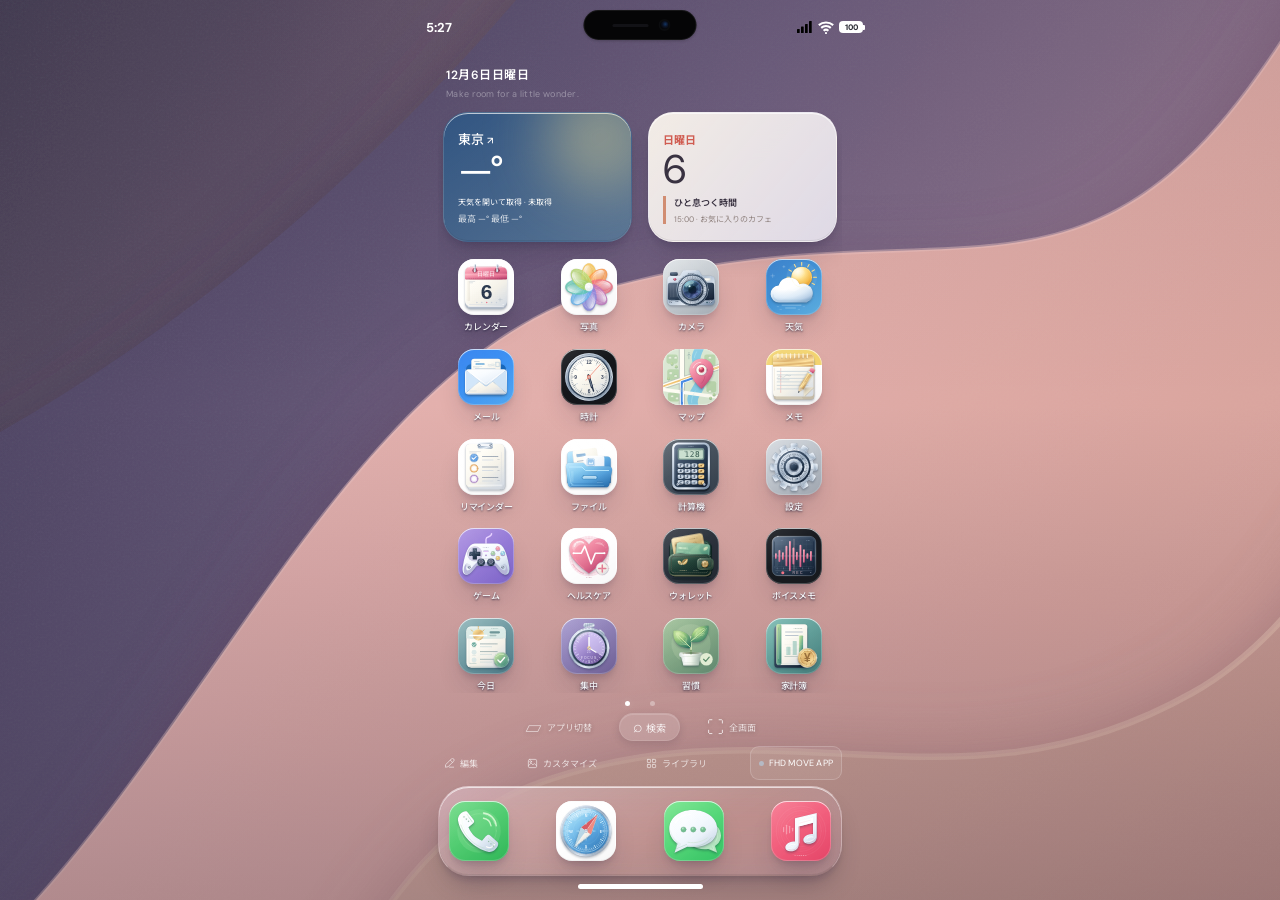
==== commit f35bb91d: "fix: auraOS 4.7.4 総点検バグ修正（52件） (#21) * fix: guard document keydown targets, NFKC search, phone favor" ====
--- a/index.html
+++ b/index.html
@@ -1,5 +1,5 @@
 <!DOCTYPE html>
-<html lang="ja" data-aura-version="4.7.1">
+<html lang="ja" data-aura-version="4.7.4">
 <head>
   <meta charset="UTF-8"><meta name="viewport" content="width=device-width, initial-scale=1, viewport-fit=cover, interactive-widget=resizes-content">
   <meta name="apple-mobile-web-app-capable" content="yes"><meta name="apple-mobile-web-app-title" content="aura"><meta name="apple-mobile-web-app-status-bar-style" content="black-translucent">
@@ -8,11 +8,11 @@
   <link rel="preconnect" href="https://fonts.googleapis.com"><link rel="preconnect" href="https://fonts.gstatic.com" crossorigin>
   <link href="https://fonts.googleapis.com/css2?family=DM+Sans:wght@400;500;600;700&family=Noto+Sans+JP:wght@400;500;600;700;800&display=swap" rel="stylesheet">
   <link rel="stylesheet" href="css/style.css?v=4.7.2-health-records">
-  <link rel="stylesheet" href="css/everyday.css?v=4.7.1-quiet-ui">
+  <link rel="stylesheet" href="css/everyday.css?v=4.7.3-bugfix">
   <link rel="stylesheet" href="css/arcade.css?v=4.7.1-quiet-ui">
   <link rel="stylesheet" href="css/productivity.css?v=4.7.2-voice-studio">
   <link rel="stylesheet" href="css/icon-motion.css?v=4.7.1-quiet-ui">
-  <link rel="stylesheet" href="css/everyday-plus.css?v=4.7.1-quiet-ui">
+  <link rel="stylesheet" href="css/everyday-plus.css?v=4.7.3-bugfix">
 </head>
 <body>
   <div class="ambient ambient-one"></div><div class="ambient ambient-two"></div>
@@ -35,7 +35,7 @@
     </section>
     <aside class="side-panel"><span class="side-index">01 — THE EXPERIENCE</span><h2>ただ眺める、<br>だけじゃない。</h2><p>記録する。遊ぶ。つながる。</p><div class="feature-list"><div><span class="feature-icon">▦</span><p><strong>30のアプリ。</strong><small>毎日の道具</small></p></div><div><span class="feature-icon">◈</span><p><strong>8つのゲーム。</strong><small>パズルからアーケードまで</small></p></div><div><span class="feature-icon">↗</span><p><strong>端末内に保存。</strong><small>メモ・写真・設定</small></p></div></div><div class="quick-tip"><span>EXPLORER'S TIP</span><p>左上：通知<br>右上：コントロール</p><span class="tip-arrow">↖</span></div></aside>
   </main><footer class="site-footer"><span>A CONCEPT BY AURA STUDIO</span><span>Built for curiosity. Made to feel familiar.</span><button id="about-button">auraについて <span>↗</span></button></footer>
-  <script src="js/core.js?v=4.7.2-voice-studio"></script><script src="js/apps.js?v=4.7.2-voice-studio"></script><script src="js/media.js?v=4.7.2-voice-studio"></script><script src="js/utilities.js?v=4.7.2-health-records-final"></script><script src="js/connected.js?v=4.7.1-quiet-ui"></script><script src="js/handoffs.js?v=4.7.2-voice-studio"></script><script src="js/everyday.js?v=4.7.1-quiet-ui"></script><script src="js/productivity.js?v=4.7.2-voice-studio"></script><script src="js/everyday-plus.js?v=4.7.1-quiet-ui"></script><script src="js/reflections.js?v=4.7.1-quiet-ui"></script><script src="js/games.js?v=4.7.1-quiet-ui"></script><script src="js/arcade.js?v=4.7.1-quiet-ui"></script>
+  <script src="js/core.js?v=4.7.4-bugsweep"></script><script src="js/apps.js?v=4.7.4-bugsweep"></script><script src="js/media.js?v=4.7.4-bugsweep"></script><script src="js/utilities.js?v=4.7.4-bugsweep"></script><script src="js/connected.js?v=4.7.4-bugsweep"></script><script src="js/handoffs.js?v=4.7.4-bugsweep"></script><script src="js/everyday.js?v=4.7.4-bugsweep"></script><script src="js/productivity.js?v=4.7.4-bugsweep"></script><script src="js/everyday-plus.js?v=4.7.4-bugsweep"></script><script src="js/reflections.js?v=4.7.1-quiet-ui"></script><script src="js/games.js?v=4.7.4-bugsweep"></script><script src="js/arcade.js?v=4.7.4-bugsweep"></script>
   <script src="js/icon-motion.js?v=4.7.1-quiet-ui"></script>
 </body>
 </html>
